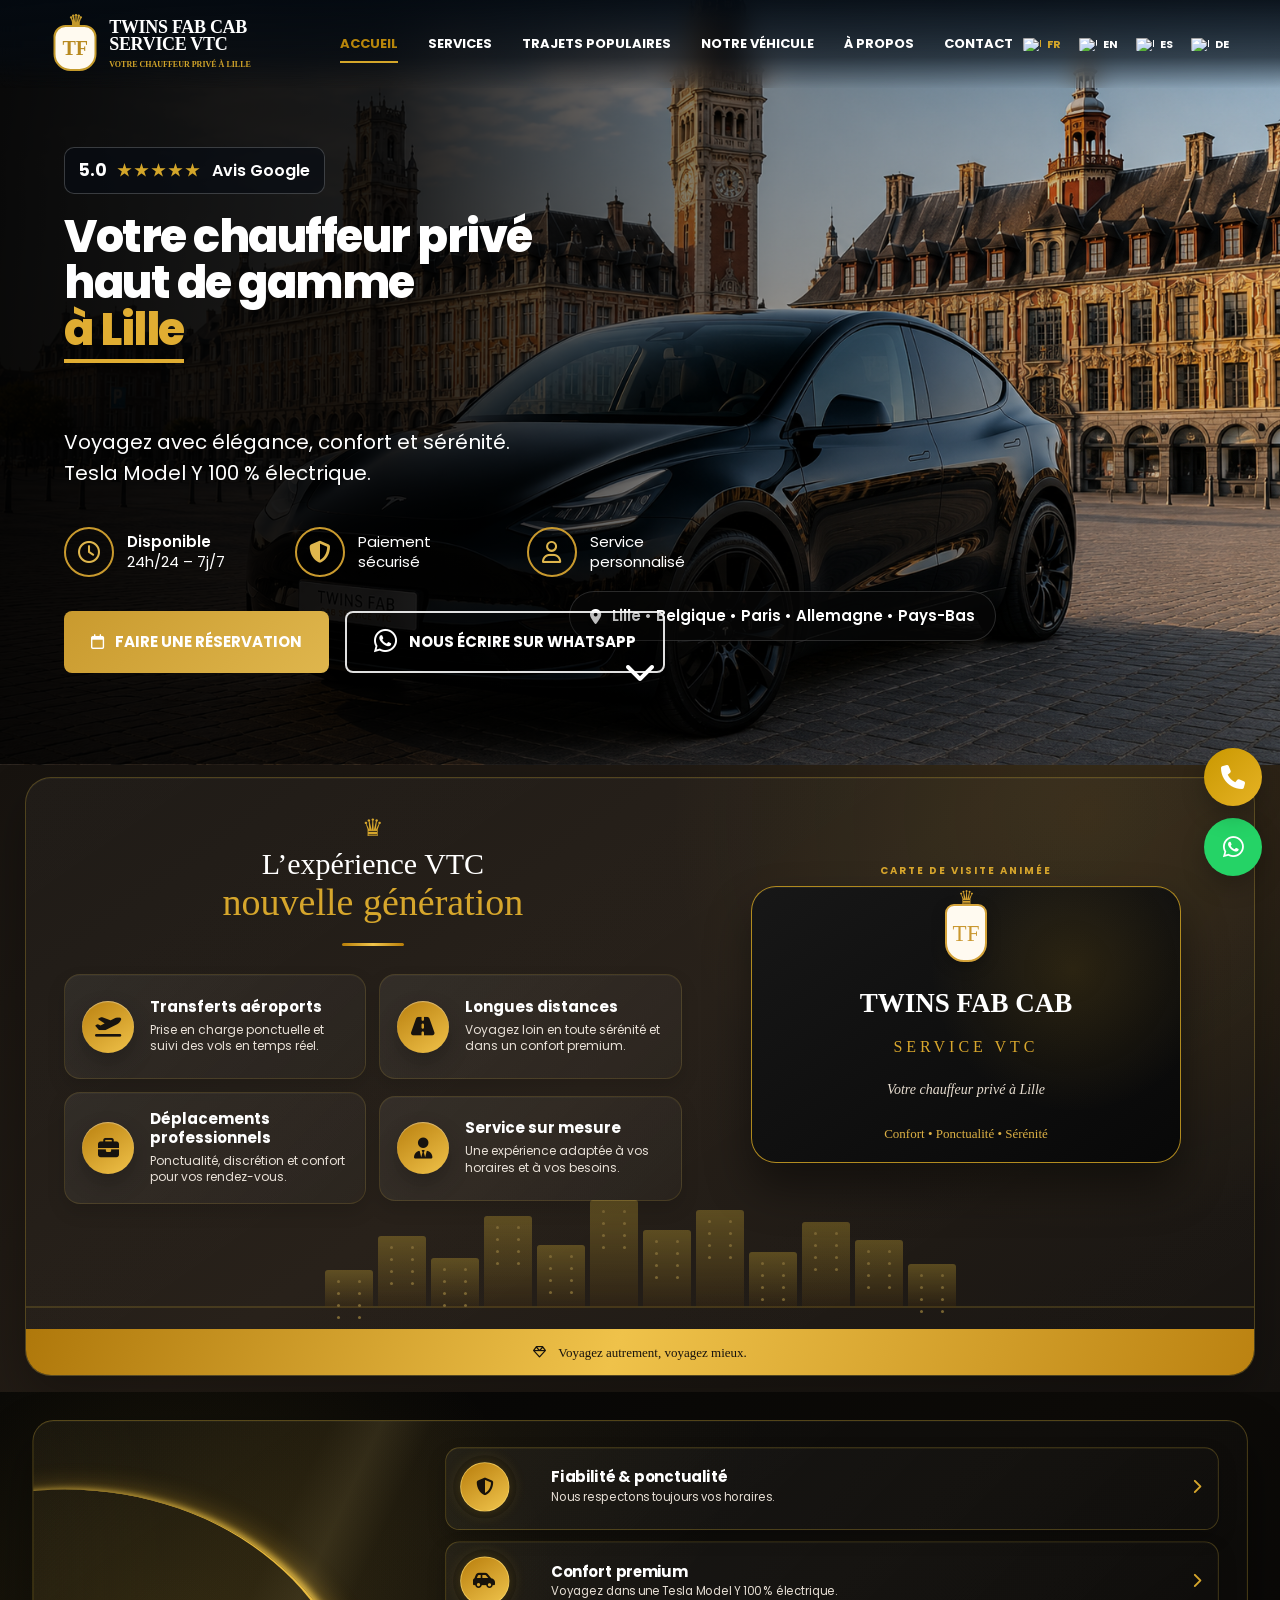
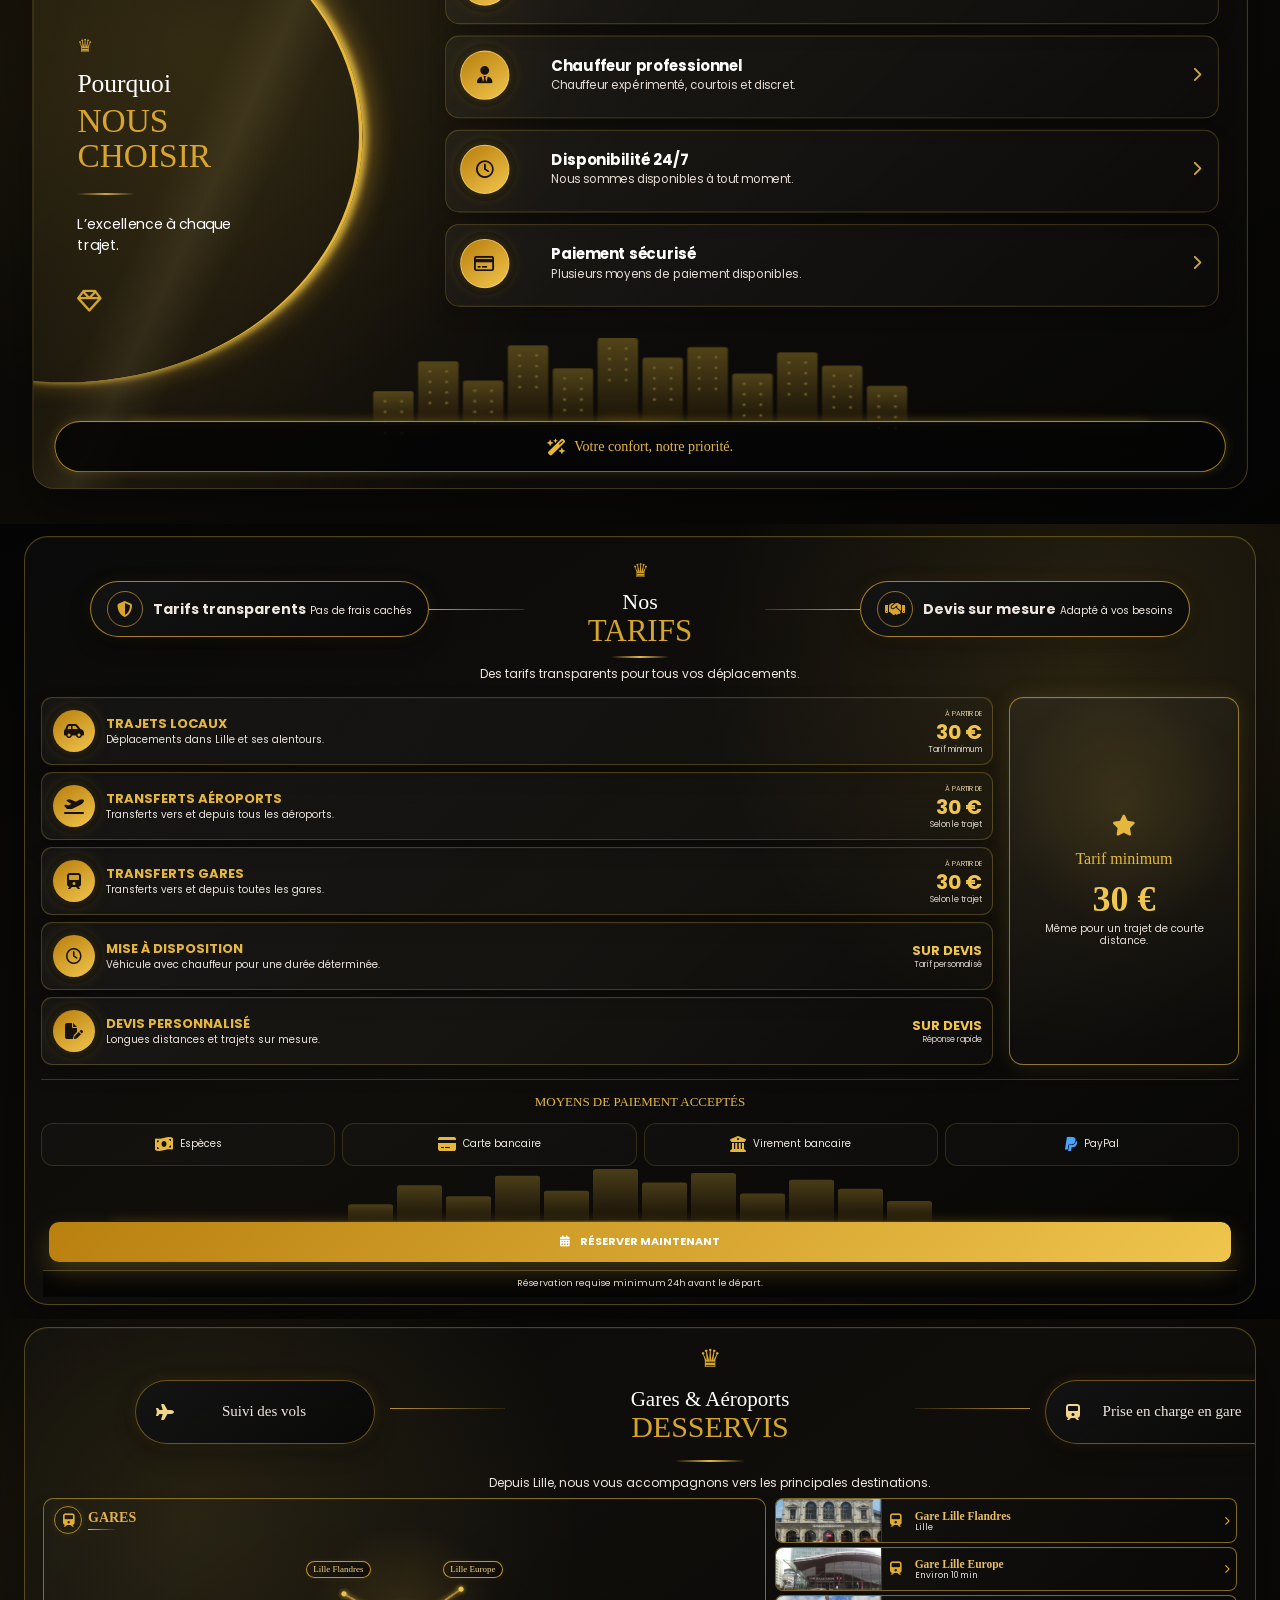
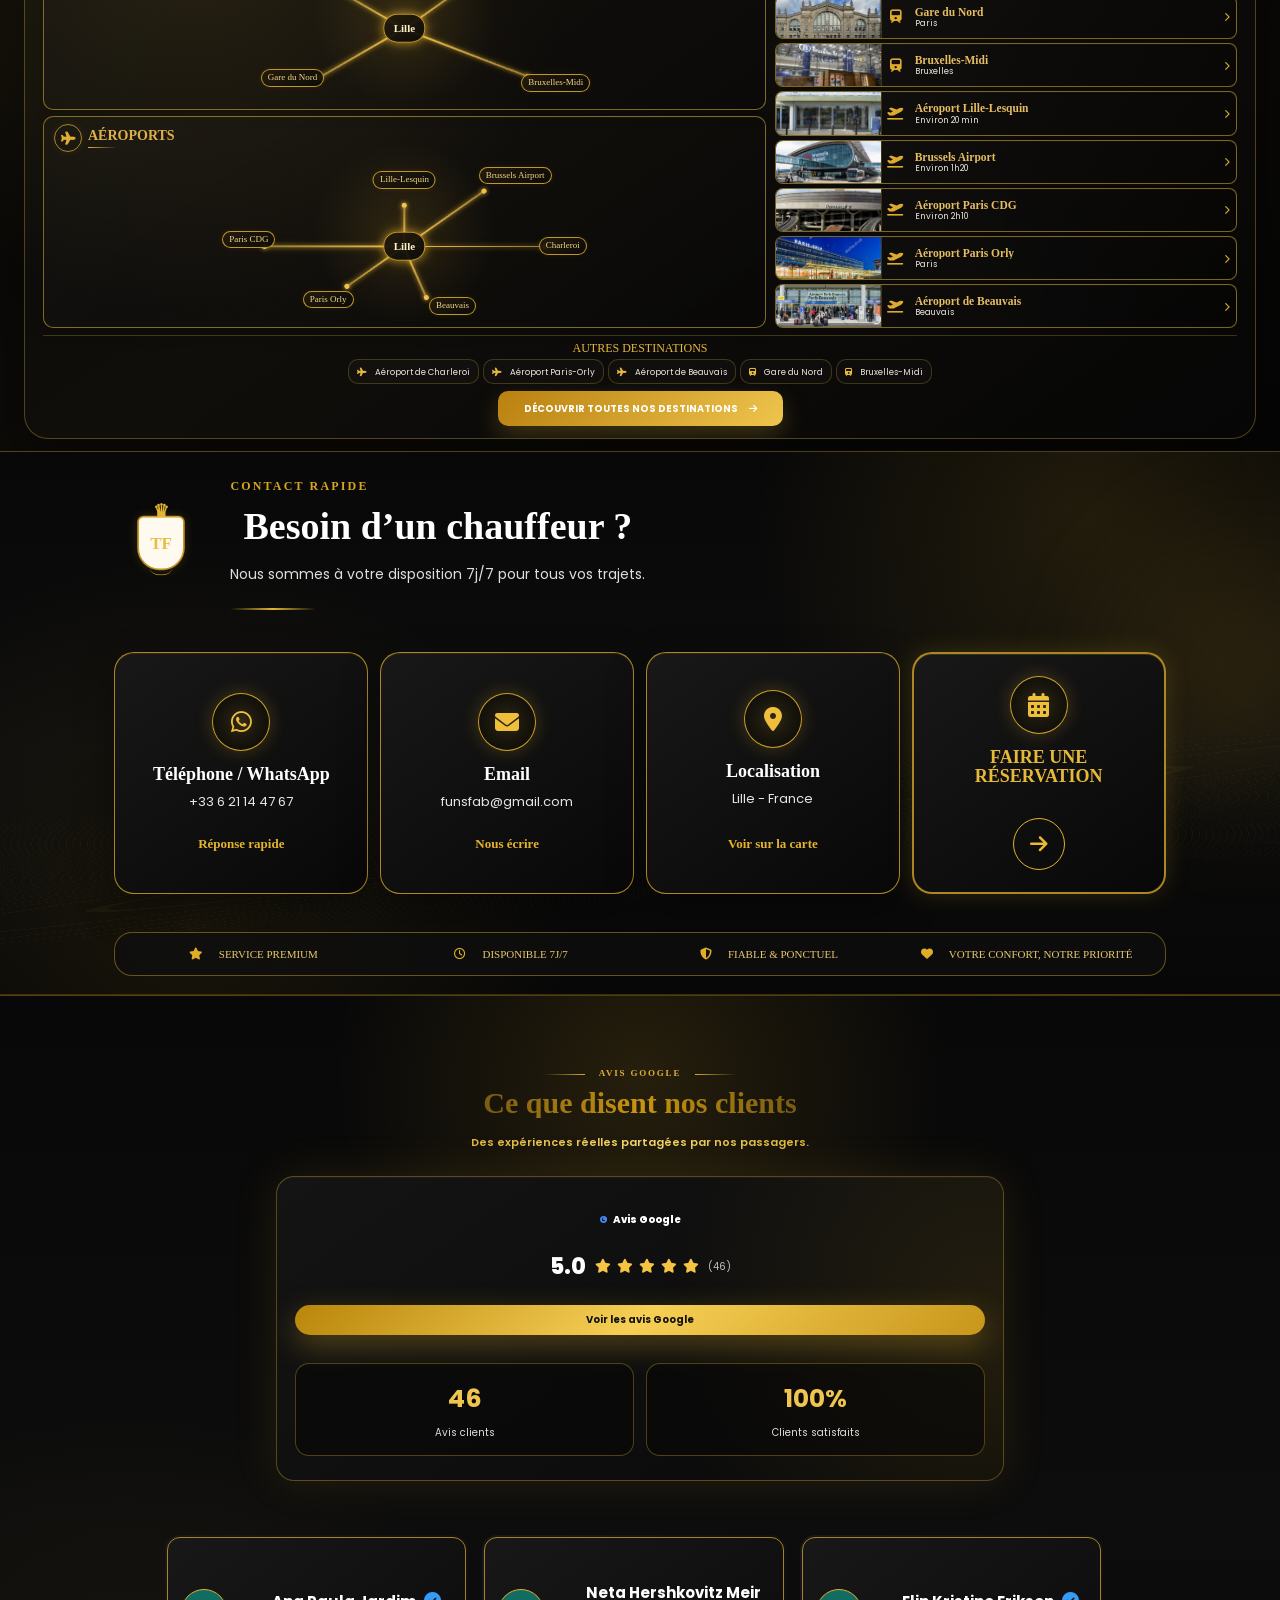
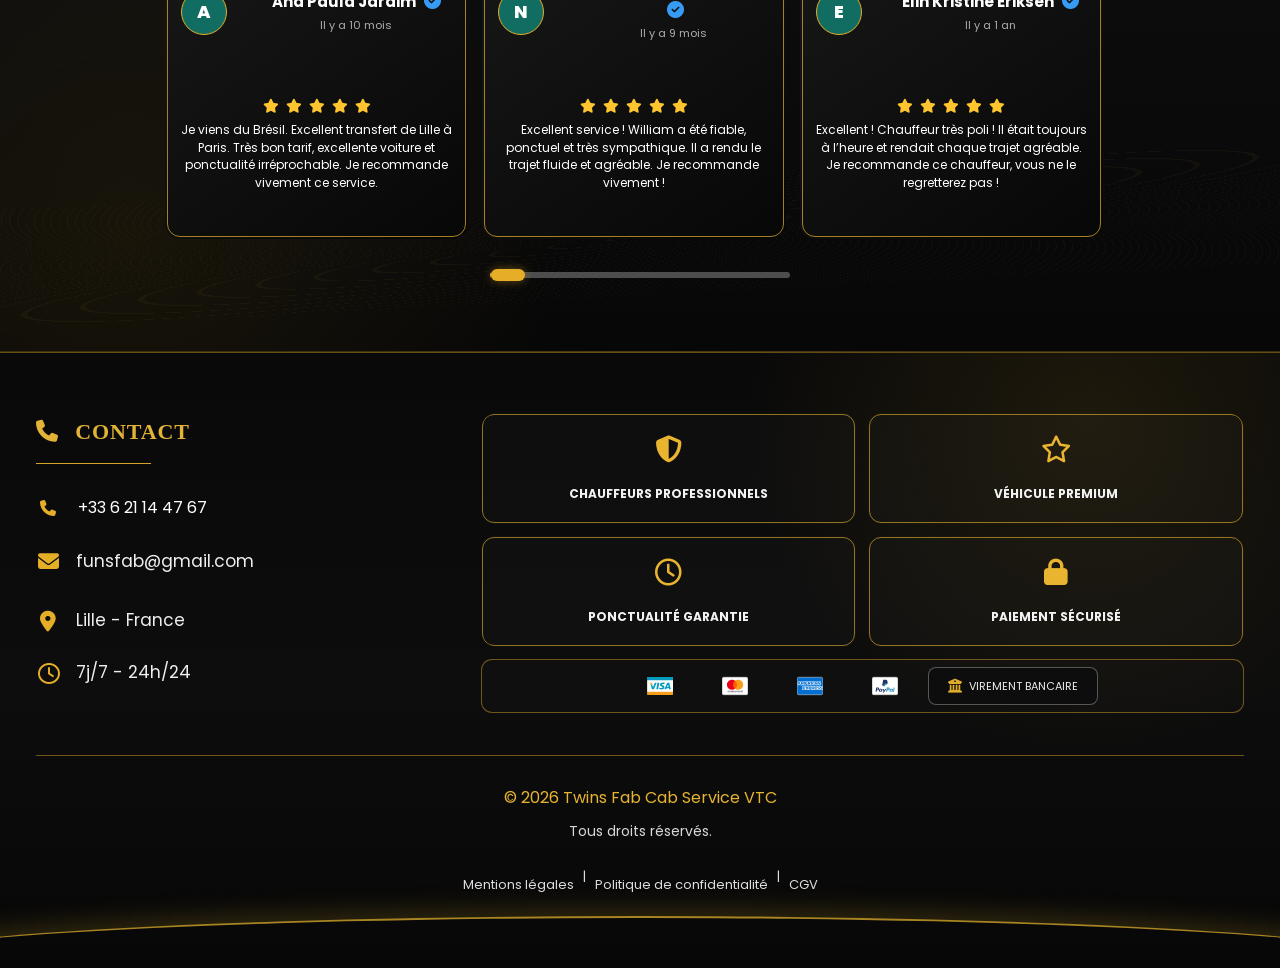
==== index.html @ 20b8a3ca "index.html" ====
<!DOCTYPE html>
<html lang="fr">
<head>
  <meta charset="UTF-8">

  <meta
    name="viewport"
    content="width=device-width, initial-scale=1.0"
  >

  <title>
    Twins Fab Cab Service VTC | Chauffeur Privé à Lille
  </title>

  <meta
    name="description"
    content="Twins Fab Cab Service VTC, chauffeur privé VTC à Lille. Transferts gares et aéroports, longues distances en France, Belgique, Pays-Bas et Allemagne."
  >

  <link rel="stylesheet" href="css/style.css?v=2">
  <link
  rel="stylesheet"
  href="css/desktop.css"
  media="screen and (min-width: 1024px)"
>

  <link rel="preconnect" href="https://fonts.googleapis.com">
  <link
    rel="preconnect"
    href="https://fonts.gstatic.com"
    crossorigin
  >

  <link
    href="https://fonts.googleapis.com/css2?family=Poppins:wght@300;400;500;600;700;800&display=swap"
    rel="stylesheet"
  >

  <link
    rel="stylesheet"
    href="https://cdnjs.cloudflare.com/ajax/libs/font-awesome/6.5.2/css/all.min.css"
  >

  <link
    rel="stylesheet"
    href="https://unpkg.com/aos@2.3.4/dist/aos.css"
  >

  <script src="js/script.js" defer></script>

  <script src="js/language.js"></script>
</head>

<body>

  <!-- =========================
       HEADER
  ========================== -->

  <header id="mainHeader" class="premium-header">

  <div class="reservation-header-bg" aria-hidden="true"></div>

  <div class="container header-inner">

    <a href="#accueil" class="premium-brand" aria-label="Accueil">
      <div class="premium-brand-mark">
        TF
      </div>

      <div class="premium-brand-text">
        <strong>TWINS FAB CAB<br>SERVICE VTC</strong>

        <span class="brand-subtitle" data-i18n="brandSubtitle">
  Votre chauffeur privé à Lille
        </span>
      </div>
    </a>

    <div class="header-actions">
      <a
        href="reservation.html"
        class="header-booking-btn"
      >
        <i class="fa-regular fa-calendar-days"></i>
        <span>Réserver</span>
      </a>

      <button
        class="menu-btn"
        type="button"
        onclick="toggleMenu(event)"
        aria-label="Ouvrir le menu"
      >
        <i class="fa-solid fa-bars"></i>
      </button>
    </div>

    <nav aria-label="Navigation principale">
      <ul>
        <li><a href="#accueil" data-i18n="navHome">ACCUEIL</a></li>
<li><a href="#services" data-i18n="navServices">SERVICES</a></li>
<li><a href="#destinations" data-i18n="navPopular">TRAJETS POPULAIRES</a></li>
<li><a href="#vehicule" data-i18n="navVehicle">NOTRE VÉHICULE</a></li>
<li><a href="#tarifs" data-i18n="navAbout">À PROPOS</a></li>
<li><a href="#contact" data-i18n="navContact">CONTACT</a></li>
      </ul>
    </nav>
  
<!-- DESKTOP LANGUAGE SWITCHER -->
<div class="desktop-language-switcher" aria-label="Choisir la langue">

  <button type="button"
          class="language-option is-active"
          data-lang="fr"
          aria-label="Français">
    <img src="https://flagcdn.com/w40/fr.png" alt="France">
    <span>FR</span>
  </button>

  <button type="button"
          class="language-option"
          data-lang="en"
          aria-label="English">
    <img src="https://flagcdn.com/w40/gb.png" alt="United Kingdom">
    <span>EN</span>
  </button>

  <button type="button"
          class="language-option"
          data-lang="es"
          aria-label="Español">
    <img src="https://flagcdn.com/w40/es.png" alt="España">
    <span>ES</span>
  </button>

  <button type="button"
          class="language-option"
          data-lang="de"
          aria-label="Deutsch">
    <img src="https://flagcdn.com/w40/de.png" alt="Deutschland">
    <span>DE</span>
  </button>

</div>

  </div>
</header>
  


  <main>

    <!-- =========================
         PREMIUM HERO
    ========================== -->

    <section id="accueil" class="hero-premium">

      <div class="hero-dark-layer"></div>

      <div class="container hero-premium-inner">

        <div class="hero-left" data-aos="fade-right">

          <div class="google-rating">
            <strong>5.0</strong>

            <span class="rating-stars" aria-label="5 étoiles">
              ★★★★★
            </span>

            <span data-i18n="googleReviews">Avis Google</span>
          </div>

          <h1 data-i18n="heroTitle">
  Votre chauffeur privé
  <br>
  haut de gamme
  <span>à Lille</span>
</h1>

          <div class="gold-line"></div>

          <p class="hero-description" data-i18n="heroDescription">
  Voyagez avec élégance, confort et sérénité.
  <br>
  Tesla Model Y 100&nbsp;% électrique.
</p>

          <div class="hero-features">

            <div class="hero-feature">
              <div class="hero-feature-icon">
                <i class="fa-regular fa-clock"></i>
              </div>

              <div>
                <strong data-i18n="available">Disponible</strong>
                <span>24h/24 – 7j/7</span>
              </div>
            </div>

            <div class="hero-feature">
              <div class="hero-feature-icon">
                <i class="fa-solid fa-shield-halved"></i>
              </div>

              <div>
                <span data-i18n="payment">Paiement<br>sécurisé</span>
              
              </div>
            </div>

            <div class="hero-feature">
              <div class="hero-feature-icon">
                <i class="fa-regular fa-user"></i>
              </div>

              <div>
                <span data-i18n="personalService">Service<br>personnalisé</span>
              </div>
            </div>

          </div>

          <div class="hero-buttons">

            <a
              href="reservation.html"
              class="btn-gold"
            >
              <i class="fa-regular fa-calendar"></i>
<span data-i18n="booking">Faire une réservation</span>
            </a>

            <a
              href="https://wa.me/33621144767"
              class="btn-outline"
              target="_blank"
              rel="noopener"
            >
            <i class="fa-brands fa-whatsapp"></i>
<span data-i18n="whatsapp">Nous écrire sur WhatsApp</span>
            </a>

          </div>

        </div>

        <div class="hero-right" data-aos="fade-left">

          <img
            src="images/tesla-model-y-lille.png"
            alt="Tesla Model Y noire devant la Grand-Place de Lille"
            class="hero-car"
          >

          <div class="hero-location">
            <i class="fa-solid fa-location-dot"></i>

            <span data-i18n="serviceArea">
  Lille • Belgique • Paris • Allemagne • Pays-Bas
</span>
          </div>

        </div>

      </div>

<a
  href="#vehicule"
  class="hero-scroll-down"
  aria-label="Voir la section suivante"
>
  <i class="fa-solid fa-chevron-down"></i>
</a>
    </section>


    <!-- =========================
         VEHICLE INFORMATION BAR
    ========================== -->

  <!-- =========================
     PREMIUM VEHICLE EXPERIENCE
========================== -->

<section id="vehicule" class="vehicle-info-strip vehicle-experience">

  <div class="vehicle-experience-inner">
<div class="vehicle-desktop-layout">

  <div class="vehicle-service-column">
    <div class="vehicle-experience-heading">
      <p data-i18n="vehicleEyebrow">L’expérience VTC</p>

<h2 data-i18n="vehicleTitle">
  nouvelle génération
</h2>

      <div class="vehicle-experience-line"></div>
    </div>

    <div class="vehicle-info-grid">

      <article class="vehicle-info-item">
  <div class="vehicle-info-icon">
    <i class="fa-solid fa-plane-departure"></i>
  </div>

  <div>
    <strong data-i18n="vehicleAirportTitle">Transferts aéroports</strong>
<span data-i18n="vehicleAirportText">Prise en charge ponctuelle et suivi des vols en temps réel.</span>
  </div>
</article>

<article class="vehicle-info-item">
  <div class="vehicle-info-icon">
    <i class="fa-solid fa-road"></i>
  </div>

  <div>
    <strong data-i18n="vehicleDistanceTitle">Longues distances</strong>
<span data-i18n="vehicleDistanceText">Voyagez loin en toute sérénité et dans un confort premium.</span>
  </div>
</article>

<article class="vehicle-info-item">
  <div class="vehicle-info-icon">
    <i class="fa-solid fa-briefcase"></i>
  </div>

  <div>
    <strong data-i18n="vehicleBusinessTitle">Déplacements professionnels</strong>
<span data-i18n="vehicleBusinessText">Ponctualité, discrétion et confort pour vos rendez-vous.</span>
  </div>
</article>

<article class="vehicle-info-item">
  <div class="vehicle-info-icon">
    <i class="fa-solid fa-user-tie"></i>
  </div>

  <div>
    <strong data-i18n="vehicleCustomTitle">Service sur mesure</strong>
<span data-i18n="vehicleCustomText">Une expérience adaptée à vos horaires et à vos besoins.</span>
  </div>
</article>

    </div>
  </div>

  <aside class="vehicle-business-card-wrap">

    <div class="business-card-label" data-i18n="businessCardLabel">
  Carte de visite animée
</div>

    <div class="tf-business-card-scene">

      <div class="tf-business-card">

        <div class="tf-business-card-face tf-business-card-front">

          <div class="business-card-logo">
  <div class="premium-brand-mark">TF</div>
</div>

          <h3>Twins Fab Cab</h3>
          <h4>Service VTC</h4>

          <p data-i18n="businessCardSubtitle">Votre chauffeur privé à Lille</p>

          <div class="business-card-values" data-i18n="businessCardValues">
  Confort • Ponctualité • Sérénité
</div>

        </div>

        <div class="tf-business-card-face tf-business-card-back">

          <h3>William</h3>
          <p data-i18n="businessCardJob">Chauffeur VTC professionnel</p>

         <div class="business-card-contact-row">
  <i class="fa-solid fa-phone"></i>
  <span>+33 6 21 14 47 67</span>
</div>

<div class="business-card-contact-row">
  <i class="fa-solid fa-envelope"></i>
  <span>funsfab@gmail.com</span>
</div>

<div class="business-card-contact-row">
  <i class="fa-solid fa-location-dot"></i>
  <span data-i18n="businessCardLocation">Lille - France</span>
</div>

          <small data-i18n="businessCardBooking">
  Réservation minimum 24 h à l’avance.
</small>

        </div>

      </div>

    </div>

  </aside>

</div>
    <div class="vehicle-city-skyline" aria-hidden="true">
      <span></span>
      <span></span>
      <span></span>
      <span></span>
      <span></span>
      <span></span>
      <span></span>
      <span></span>
      <span></span>
      <span></span>
      <span></span>
      <span></span>
    </div>

    <div class="vehicle-experience-footer">
      <i class="fa-regular fa-gem"></i>

      <span data-i18n="vehicleSlogan">
  Voyagez autrement, voyagez mieux.
</span>
    </div>

  </div>

</section>


<!-- =========================
     WHY CHOOSE US — PREMIUM ACCORDION
========================== -->

<section
 id="services"
  class="why-premium"
  data-aos="fade-up"
>
  <div class="why-premium-inner">

    <div class="why-premium-intro">

      <div class="why-premium-crown">
        <i class="fa-solid fa-crown"></i>
      </div>

      <p data-i18n="whyIntro">Pourquoi</p>

      <h2 data-i18n="whyTitle">Nous choisir</h2>

      <div class="why-premium-line"></div>

      <span data-i18n="whySubtitle">
  L’excellence à chaque trajet.
</span>

      <div class="why-premium-diamond">
        <i class="fa-regular fa-gem"></i>
      </div>

    </div>

    <div class="why-premium-list">

      <!-- FIABILITÉ -->

      <article class="why-premium-card">

        <button
          class="why-premium-trigger"
          type="button"
          aria-expanded="false"
        >
          <span class="why-premium-icon">
            <i class="fa-solid fa-shield-halved"></i>
          </span>

          <span class="why-premium-text">
            
<strong data-i18n="whyReliabilityTitle">Fiabilité &amp; ponctualité</strong>
<small data-i18n="whyReliabilityText">
  Nous respectons toujours vos horaires.
</small>
          </span>

          <span class="why-premium-arrow" aria-hidden="true">
            <i class="fa-solid fa-chevron-right"></i>
          </span>
        </button>

        <div class="why-premium-details">

          <div class="why-premium-details-inner">

            <ul>
              <li>
                <i class="fa-regular fa-circle-check"></i>
                <span data-i18n="whyReliabilityDetail1">Ponctualité garantie</span>
              </li>

              <li>
                <i class="fa-regular fa-circle-check"></i>
                <span data-i18n="whyReliabilityDetail2">Suivi de votre trajet en temps réel</span>
              </li>

              <li>
                <i class="fa-regular fa-circle-check"></i>
                <span data-i18n="whyReliabilityDetail3">Respect total de vos horaires</span>
              </li>

              <li>
                <i class="fa-regular fa-circle-check"></i>
                <span data-i18n="whyReliabilityDetail4">Prise en charge fiable</span>
              </li>
            </ul>

          </div>

        </div>

      </article>

      <!-- CONFORT -->

      <article class="why-premium-card">

        <button
          class="why-premium-trigger"
          type="button"
          aria-expanded="false"
        >
          <span class="why-premium-icon">
            <i class="fa-solid fa-car-side"></i>
          </span>

          <span class="why-premium-text">
        
<strong data-i18n="whyComfortTitle">Confort premium</strong>
<small data-i18n="whyComfortText">
  Voyagez dans une Tesla Model Y 100&nbsp;% électrique.
</small>
          </span>

          <span class="why-premium-arrow" aria-hidden="true">
            <i class="fa-solid fa-chevron-right"></i>
          </span>
        </button>

        <div class="why-premium-details">

          <div class="why-premium-details-inner">

            <h3>Tesla Model Y Premium</h3>

            <p data-i18n="whyComfortDetailsText">
  Voyagez dans un véhicule 100 % électrique, silencieux, confortable et moderne.
</p>

            <ul>
              <li>
                <i class="fa-regular fa-circle-check"></i>
                <span data-i18n="whyComfortDetail1">Tesla Model Y</span>
              </li>

              <li>
                <i class="fa-regular fa-circle-check"></i>
                <span data-i18n="whyComfortDetail2">100&nbsp;% électrique</span>
              </li>

              <li>
                <i class="fa-regular fa-circle-check"></i>
                <span data-i18n="whyComfortDetail3">4 passagers maximum</span>
              </li>

              <li>
                <i class="fa-regular fa-circle-check"></i>
                <span data-i18n="whyComfortDetail4">Véhicule climatisé</span>
              </li>

              <li>
                <i class="fa-regular fa-circle-check"></i>
                <span data-i18n="whyComfortDetail5">Voyage silencieux</span>
              </li>

              <li>
                <i class="fa-regular fa-circle-check"></i>
                <span data-i18n="whyComfortDetail6">Grand coffre</span>
              </li>
            </ul>

          </div>

        </div>

      </article>

      <!-- CHAUFFEUR -->

      <article class="why-premium-card">

        <button
          class="why-premium-trigger"
          type="button"
          aria-expanded="false"
        >
          <span class="why-premium-icon">
            <i class="fa-solid fa-user-tie"></i>
          </span>

          <span class="why-premium-text">
            
<strong data-i18n="whyDriverTitle">Chauffeur professionnel</strong>
<small data-i18n="whyDriverText">
  Chauffeur expérimenté, courtois et discret.
</small>
          </span>

          <span class="why-premium-arrow" aria-hidden="true">
            <i class="fa-solid fa-chevron-right"></i>
          </span>
        </button>

        <div class="why-premium-details">

          <div class="why-premium-details-inner">

            <ul>
              <li>
                <i class="fa-regular fa-circle-check"></i>
                 <span data-i18n="whyDriverDetail1">Chauffeur expérimenté</span>
              </li>

              <li>
                <i class="fa-regular fa-circle-check"></i>
                <span data-i18n="whyDriverDetail2">Courtois et discret</span>
              </li>

              <li>
                <i class="fa-regular fa-circle-check"></i>
                <span data-i18n="whyDriverDetail3">Service personnalisé</span>
              </li>

              <li>
                <i class="fa-regular fa-circle-check"></i>
                <span data-i18n="whyDriverDetail4">À l’écoute de vos besoins</span>
              </li>
            </ul>

          </div>

        </div>

      </article>

      <!-- DISPONIBILITÉ -->

      <article class="why-premium-card">

        <button
          class="why-premium-trigger"
          type="button"
          aria-expanded="false"
        >
          <span class="why-premium-icon">
            <i class="fa-regular fa-clock"></i>
          </span>

          <span class="why-premium-text">
            
<strong data-i18n="whyAvailabilityTitle">Disponibilité 24/7</strong>
<small data-i18n="whyAvailabilityText">
  Nous sommes disponibles à tout moment.
</small>
          </span>

          <span class="why-premium-arrow" aria-hidden="true">
            <i class="fa-solid fa-chevron-right"></i>
          </span>
        </button>

        <div class="why-premium-details">

          <div class="why-premium-details-inner">

            <p data-i18n="whyAvailabilityDetailsIntro">
  Disponible 24h/24 et 7j/7 sur réservation.
</p>

            <ul>
              <li>
                <i class="fa-regular fa-circle-check"></i>
                <span data-i18n="whyAvailabilityDetail1">
      Trajets privés et professionnels
    </span>
              </li>

              <li>
                <i class="fa-regular fa-circle-check"></i>
                <span data-i18n="whyAvailabilityDetail2">
      Transferts gares et aéroports
                </span>
              </li>

              <li>
                <i class="fa-regular fa-circle-check"></i>
                <span data-i18n="whyAvailabilityDetail3">
      Longues distances en France et en Europe
    </span>
              </li>

              <li>
                <i class="fa-regular fa-circle-check"></i>
                <span data-i18n="whyAvailabilityDetail4">
      Réservation minimum 24 heures avant le départ
                </span>
              </li>
            </ul>

          </div>

        </div>

      </article>

      <!-- PAIEMENT -->

      <article class="why-premium-card">

        <button
          class="why-premium-trigger"
          type="button"
          aria-expanded="false"
        >
          <span class="why-premium-icon">
            <i class="fa-regular fa-credit-card"></i>
          </span>

          <span class="why-premium-text">
<strong data-i18n="whyPaymentTitle">Paiement sécurisé</strong>
<small data-i18n="whyPaymentText">
  Plusieurs moyens de paiement disponibles.
</small>
          </span>

          <span class="why-premium-arrow" aria-hidden="true">
            <i class="fa-solid fa-chevron-right"></i>
          </span>
        </button>

        <div class="why-premium-details">

          <div class="why-premium-details-inner">

            <ul>
              <li>
                <i class="fa-regular fa-circle-check"></i>
                <span data-i18n="paymentDetail1">Paiement à distance sécurisé</span>
              </li>

              <li>
                <i class="fa-regular fa-circle-check"></i>
                <span data-i18n="paymentDetail2">Lien de paiement par SMS</span>

              </li>

              <li>
                <i class="fa-regular fa-circle-check"></i>
                <span data-i18n="paymentDetail3">Facture numérique disponible</span>
              </li>

              <li>
                <i class="fa-regular fa-circle-check"></i>
                <span data-i18n="paymentDetail4">Paiement par carte bancaire</span>
              </li>

              <li>
                <i class="fa-regular fa-circle-check"></i>
                <span data-i18n="paymentDetail5">Espèces ou virement bancaire</span>
              </li>

              <li>
                <i class="fa-regular fa-circle-check"></i>
                <span data-i18n="paymentDetail6">PayPal accepté</span>
              </li>
            </ul>

            <div
              class="why-premium-payment-logos"
              aria-label="Moyens de paiement acceptés"
            >
              <i class="fa-brands fa-cc-visa" title="Visa"></i>

              <i
                class="fa-brands fa-cc-mastercard"
                title="Mastercard"
              ></i>

              <i class="fa-brands fa-cc-amex" title="American Express"></i>

              <i class="fa-brands fa-paypal" title="PayPal"></i>
            </div>

          </div>

        </div>

      </article>

    </div>

    <div class="why-premium-skyline" aria-hidden="true">
      <span></span>
      <span></span>
      <span></span>
      <span></span>
      <span></span>
      <span></span>
      <span></span>
      <span></span>
      <span></span>
      <span></span>
      <span></span>
      <span></span>
    </div>

    <div class="why-premium-footer">
      <i class="fa-solid fa-wand-magic-sparkles"></i>

      <span data-i18n="whyFooterSlogan">
  Votre confort, notre priorité.
</span>
    </div>

  </div>
</section>

<section class="tarifs-premium" id="tarifs">

  <div class="tarifs-premium-inner">

    <div class="tarifs-heading">
      
      <div class="tarifs-heading-badge tarifs-badge-left" style="display: none;">
  <i class="fa-solid fa-shield-halved"></i>

  <span>
    <strong data-i18n="tarifsTransparentTitle">Tarifs transparents</strong>
<small data-i18n="tarifsTransparentText">Pas de frais cachés</small>
  </span>
</div>

<div class="tarifs-heading-badge tarifs-badge-right" style="display: none;">
  <i class="fa-solid fa-handshake"></i>

  <span>
    <strong data-i18n="tarifsCustomTitle">Devis sur mesure</strong>
<small data-i18n="tarifsCustomText">Adapté à vos besoins</small>
  </span>
</div>
      <div class="tarifs-crown">♛</div>

      <p data-i18n="tarifsEyebrow">Nos</p>

<h2 data-i18n="tarifsTitle">Tarifs</h2>

      <div class="tarifs-heading-line"></div>

      <span data-i18n="tarifsSubtitle">
  Des tarifs transparents pour tous vos déplacements.
</span>
    </div>

    <div class="tarifs-layout">

      <div class="tarifs-list">

        <article class="tarif-service-card">

          <div class="tarif-service-icon">
            <i class="fa-solid fa-car-side"></i>
          </div>

          <div class="tarif-service-content">
            <h3 data-i18n="tarifsLocalTitle">Trajets locaux</h3>

            <p data-i18n="tarifsLocalText">
  Déplacements dans Lille et ses alentours.
</p>
          </div>

          <div class="tarif-service-price">
            <small data-i18n="tarifsFrom">À partir de</small>
            <strong>30 €</strong>
            <span data-i18n="tarifsMinimum">Tarif minimum</span>
          </div>

        </article>

        <article class="tarif-service-card">

          <div class="tarif-service-icon">
            <i class="fa-solid fa-plane-departure"></i>
          </div>

          <div class="tarif-service-content">
            <h3 data-i18n="tarifsAirportTitle">Transferts aéroports</h3>

            <p data-i18n="tarifsAirportText">
  Transferts vers et depuis tous les aéroports.
</p>
          </div>

          <div class="tarif-service-price">
            <small data-i18n="tarifsFrom">À partir de</small>
            <strong>30 €</strong>
            <span data-i18n="tarifsAccordingTrip">Selon le trajet</span>
          </div>

        </article>

        <article class="tarif-service-card">

          <div class="tarif-service-icon">
            <i class="fa-solid fa-train"></i>
          </div>

          <div class="tarif-service-content">
            <h3 data-i18n="tarifsStationTitle">Transferts gares</h3>

            <p data-i18n="tarifsStationText">
  Transferts vers et depuis toutes les gares.
</p>
          </div>

          <div class="tarif-service-price">
            <small data-i18n="tarifsFrom">À partir de</small>
            <strong>30 €</strong>
            <span data-i18n="tarifsAccordingTrip">Selon le trajet</span>
          </div>

        </article>

        <article class="tarif-service-card">

          <div class="tarif-service-icon">
            <i class="fa-regular fa-clock"></i>
          </div>

          <div class="tarif-service-content">
            <h3 data-i18n="tarifsHourlyTitle">Mise à disposition</h3>

            <p data-i18n="tarifsHourlyText">
  Véhicule avec chauffeur pour une durée déterminée.
</p>
          </div>

          <div class="tarif-service-price">
            <strong class="tarif-quote" data-i18n="tarifsQuote">Sur devis</strong>
            <span data-i18n="tarifsCustomRate">Tarif personnalisé</span>
          </div>

        </article>

        <article class="tarif-service-card">

          <div class="tarif-service-icon">
            <i class="fa-solid fa-file-pen"></i>
          </div>

          <div class="tarif-service-content">
            <h3 data-i18n="tarifsPersonalizedTitle">Devis personnalisé</h3>

            <p data-i18n="tarifsPersonalizedText">
  Longues distances et trajets sur mesure.
</p>
          </div>

          <div class="tarif-service-price">
            <strong class="tarif-quote" data-i18n="tarifsQuote">Sur devis</strong>
            <span data-i18n="tarifsQuickResponse">Réponse rapide</span>
          </div>

        </article>

      </div>

      <aside class="tarif-minimum-card">

        <i class="fa-solid fa-star"></i>

        <span data-i18n="tarifsMinimum">Tarif minimum</span>

        <strong>30 €</strong>

        <p data-i18n="tarifsMinimumText">
  Même pour un trajet de courte distance.
</p>

      </aside>

    </div>

    <div class="tarifs-payments">

      <h3 data-i18n="tarifsPaymentTitle">Moyens de paiement acceptés</h3>

      <div class="tarifs-payment-list">

        <div>
          <i class="fa-solid fa-money-bill-wave"></i>
          <span data-i18n="tarifsCash">Espèces</span>
        </div>

        <div>
          <i class="fa-solid fa-credit-card"></i>
          <span data-i18n="tarifsCard">Carte bancaire</span>
        </div>

        <div>
          <i class="fa-solid fa-building-columns"></i>
          <span data-i18n="tarifsBankTransfer">Virement bancaire</span>
        </div>

        <div>
          <i class="fa-brands fa-paypal"></i>
          <span>PayPal</span>
        </div>

      </div>

    </div>

    <div class="tarifs-skyline" aria-hidden="true">
      <span></span>
      <span></span>
      <span></span>
      <span></span>
      <span></span>
      <span></span>
      <span></span>
      <span></span>
      <span></span>
      <span></span>
      <span></span>
      <span></span>
    </div>
<a href="reservation.html" class="tarifs-booking-btn">
  <i class="fa-solid fa-calendar-days"></i>
  <span data-i18n="tarifsBookNow">Réserver maintenant</span>
</a>
    <div class="tarifs-footer-note" data-i18n="tarifsFooterNote">
  Réservation requise minimum 24h avant le départ.
</div>

  </div>

</section>

<section class="destinations-premium" id="destinations">

  <div class="destinations-premium-inner">

    <div class="destinations-heading">
      <span class="destinations-flight-label" style="display:none;">
  <i class="fa-solid fa-plane"></i>
  <span data-i18n="destinationsFlightTracking">Suivi des vols</span>
</span>

<span class="destinationsStationPickupLabel" style="display:none;">
  <i class="fa-solid fa-train"></i>
  <span data-i18n="destinationsStationPickup">Prise en charge en gare</span>
</span>
      <div class="destinations-crown">♛</div>

      <p data-i18n="destinationsEyebrow">Gares & Aéroports</p>

      <h2 data-i18n="destinationsTitle">Desservis</h2>

      <div class="destinations-heading-line"></div>

      <span data-i18n="destinationsSubtitle">
  Depuis Lille, nous vous accompagnons vers les principales destinations.
</span>
    </div>

<!-- DESKTOP ONLY — GARES + AÉROPORTS REDESIGN -->

<div
  class="destinations-desktop-redesign"
  style="display: none;"
>

  <!-- LEFT SIDE: TWO ROUTE MAPS -->

  <div class="destinations-desktop-maps">

    <!-- GARES -->

    <section class="desktop-route-panel">

      <div class="desktop-route-panel-title">
        <span class="desktop-route-panel-icon">
          <i class="fa-solid fa-train"></i>
        </span>

        <h3 data-i18n="destinationsStations">Gares</h3>
      </div>

      <div class="desktop-route-canvas station-route-canvas">

        <span
          class="desktop-route-line station-line-flandres"
        ></span>

        <span
          class="desktop-route-line station-line-europe"
        ></span>

        <span
          class="desktop-route-line station-line-nord"
        ></span>

        <span
          class="desktop-route-line station-line-midi"
        ></span>

        <span class="desktop-route-hub">
          Lille
        </span>

        <span
          class="desktop-route-node station-node-flandres"
        >
          Lille Flandres
        </span>

        <span
          class="desktop-route-node station-node-europe"
        >
          Lille Europe
        </span>

        <span
          class="desktop-route-node station-node-nord"
        >
          Gare du Nord
        </span>

        <span
          class="desktop-route-node station-node-midi"
        >
          Bruxelles-Midi
        </span>

      </div>

    </section>

    <!-- AÉROPORTS -->

    <section class="desktop-route-panel">

      <div class="desktop-route-panel-title">
        <span class="desktop-route-panel-icon">
          <i class="fa-solid fa-plane"></i>
        </span>

        <h3 data-i18n="destinationsAirports">Aéroports</h3>
      </div>

      <div class="desktop-route-canvas airport-route-canvas">

        <span
          class="desktop-route-line airport-line-lesquin"
        ></span>

        <span
          class="desktop-route-line airport-line-brussels"
        ></span>

        <span
          class="desktop-route-line airport-line-charleroi"
        ></span>

        <span
          class="desktop-route-line airport-line-beauvais"
        ></span>

        <span
          class="desktop-route-line airport-line-orly"
        ></span>

        <span
          class="desktop-route-line airport-line-cdg"
        ></span>

        <span class="desktop-route-hub">
          Lille
        </span>

        <span
          class="desktop-route-node airport-node-lesquin"
        >
          Lille-Lesquin
        </span>

        <span
          class="desktop-route-node airport-node-brussels"
        >
          Brussels Airport
        </span>

        <span
          class="desktop-route-node airport-node-charleroi"
        >
          Charleroi
        </span>

        <span
          class="desktop-route-node airport-node-beauvais"
        >
          Beauvais
        </span>

        <span
          class="desktop-route-node airport-node-orly"
        >
          Paris Orly
        </span>

        <span
          class="desktop-route-node airport-node-cdg"
        >
          Paris CDG
        </span>

      </div>

    </section>

  </div>


  <!-- RIGHT SIDE: DESTINATION LIST -->

  <div class="destinations-desktop-list">

    <!-- GARE LILLE FLANDRES -->

    <article class="desktop-destination-row">

      <div class="desktop-destination-thumb">
  <img
    src="images/gare-lille-flandres.jpg"
    alt="Gare Lille Flandres"
  >
</div>

      <div class="desktop-destination-type">
        <i class="fa-solid fa-train"></i>
      </div>

      <div class="desktop-destination-copy">
        <h4>Gare Lille Flandres</h4>
        <span>Lille</span>
      </div>

      <i
        class="fa-solid fa-chevron-right
               desktop-destination-arrow"
      ></i>

    </article>


    <!-- GARE LILLE EUROPE -->

    <article class="desktop-destination-row">

      <div class="desktop-destination-thumb">
        <img
          src="images/gare-lille-europe.jpg"
          alt="Gare Lille Europe"
          loading="lazy"
        >
      </div>

      <div class="desktop-destination-type">
        <i class="fa-solid fa-train"></i>
      </div>

      <div class="desktop-destination-copy">
        <h4>Gare Lille Europe</h4>
        <span data-i18n="destinationsApprox10">Environ 10 min</span>
      </div>

      <i
        class="fa-solid fa-chevron-right
               desktop-destination-arrow"
      ></i>

    </article>


    <!-- GARE DU NORD -->

    <article class="desktop-destination-row">

      <div class="desktop-destination-thumb">
  <img src="images/gare-du-nord.jpg" alt="Gare du Nord">
</div>

      <div class="desktop-destination-type">
        <i class="fa-solid fa-train"></i>
      </div>

      <div class="desktop-destination-copy">
        <h4>Gare du Nord</h4>
        <span>Paris</span>
      </div>

      <i
        class="fa-solid fa-chevron-right
               desktop-destination-arrow"
      ></i>

    </article>


    <!-- BRUXELLES-MIDI -->

    <article class="desktop-destination-row">

      <div class="desktop-destination-thumb">
  <img src="images/bruxelles-midi.jpg" alt="Bruxelles-Midi">
</div>

      <div class="desktop-destination-type">
        <i class="fa-solid fa-train"></i>
      </div>

      <div class="desktop-destination-copy">
        <h4>Bruxelles-Midi</h4>
        <span>Bruxelles</span>
      </div>

      <i
        class="fa-solid fa-chevron-right
               desktop-destination-arrow"
      ></i>

    </article>


    <!-- LILLE-LESQUIN -->

    <article class="desktop-destination-row">

      <div class="desktop-destination-thumb">
        <img
          src="images/lille-lesquin.jpg"
          alt="Aéroport Lille-Lesquin"
          loading="lazy"
        >
      </div>

      <div class="desktop-destination-type">
        <i class="fa-solid fa-plane-departure"></i>
      </div>

      <div class="desktop-destination-copy">
        <h4>Aéroport Lille-Lesquin</h4>
        <span data-i18n="destinationsApprox20">Environ 20 min</span>
      </div>

      <i
        class="fa-solid fa-chevron-right
               desktop-destination-arrow"
      ></i>

    </article>


    <!-- BRUSSELS AIRPORT -->

    <article class="desktop-destination-row">

      <div class="desktop-destination-thumb">
        <img
          src="images/brussels-airport.jpg"
          alt="Brussels Airport"
          loading="lazy"
        >
      </div>

      <div class="desktop-destination-type">
        <i class="fa-solid fa-plane-departure"></i>
      </div>

      <div class="desktop-destination-copy">
        <h4>Brussels Airport</h4>
        <span data-i18n="destinationsApprox1h20">Environ 1h20</span>
      </div>

      <i
        class="fa-solid fa-chevron-right
               desktop-destination-arrow"
      ></i>

    </article>


    <!-- PARIS CDG -->

    <article class="desktop-destination-row">

      <div class="desktop-destination-thumb">
        <img
          src="images/paris-cdg.jpg"
          alt="Aéroport Paris Charles-de-Gaulle"
          loading="lazy"
        >
      </div>

      <div class="desktop-destination-type">
        <i class="fa-solid fa-plane-departure"></i>
      </div>

      <div class="desktop-destination-copy">
        <h4>Aéroport Paris CDG</h4>
        <span data-i18n="destinationsApprox2h10">Environ 2h10</span>
      </div>

      <i
        class="fa-solid fa-chevron-right
               desktop-destination-arrow"
      ></i>

    </article>


    <!-- PARIS ORLY -->

    <article class="desktop-destination-row">

      <div class="desktop-destination-thumb">
  <img
    src="images/paris-orly.jpg"
    alt="Aéroport Paris Orly"
  >
</div>

      <div class="desktop-destination-type">
        <i class="fa-solid fa-plane-departure"></i>
      </div>

      <div class="desktop-destination-copy">
        <h4>Aéroport Paris Orly</h4>
        <span>Paris</span>
      </div>

      <i
        class="fa-solid fa-chevron-right
               desktop-destination-arrow"
      ></i>

    </article>


    <!-- BEAUVAIS -->

    <article class="desktop-destination-row">

      <div class="desktop-destination-thumb">
  <img src="images/beauvais.jpg" alt="Aéroport de Beauvais">
</div>

      <div class="desktop-destination-type">
        <i class="fa-solid fa-plane-departure"></i>
      </div>

      <div class="desktop-destination-copy">
        <h4>Aéroport de Beauvais</h4>
        <span>Beauvais</span>
      </div>

      <i
        class="fa-solid fa-chevron-right
               desktop-destination-arrow"
      ></i>

    </article>

  </div>

</div>
    <div class="destinations-main-layout">
<div class="destinations-map-crop">
      <div class="destinations-map">

        <div class="map-city map-lille">
          Lille
        </div>
<div class="map-city map-lesquin">
  Aéroport<br>Lille-Lesquin
</div>
        <div class="map-city map-bruxelles">
          Bruxelles
        </div>

        <div class="map-city map-charleroi">
          Charleroi
        </div>

        <div class="map-city map-cdg">
          Paris CDG
        </div>

        <div class="map-city map-orly">
          Paris Orly
        </div>

        <div class="map-city map-beauvais">
          Beauvais
        </div>
<span class="map-route route-lesquin"></span>
        <span class="map-route route-bruxelles"></span>
        <span class="map-route route-charleroi"></span>
        <span class="map-route route-cdg"></span>
        <span class="map-route route-orly"></span>
        <span class="map-route route-beauvais"></span>

      </div>
</div>
      <div class="destinations-featured-list">

        <article class="destination-featured-card">

          <div class="destination-photo">
            <img
              src="images/lille-lesquin.jpg"
              alt="Façade de l'aéroport Lille-Lesquin"
            >
          </div>

          <div class="destination-card-content">

            <div class="destination-card-icon">
              <i class="fa-solid fa-plane-departure"></i>
            </div>

            <div>
              <h3>Aéroport Lille-Lesquin</h3>
              <p>Lille</p>

              <span>
                <i class="fa-regular fa-clock"></i>
                Environ 20 min
              </span>
            </div>

          </div>

        </article>

        <article class="destination-featured-card">

          <div class="destination-photo">
            <img
              src="images/gare-lille-europe.jpg"
              alt="Façade de la gare Lille Europe"
            >
          </div>

          <div class="destination-card-content">

            <div class="destination-card-icon">
              <i class="fa-solid fa-train"></i>
            </div>

            <div>
              <h3>Gare Lille Europe</h3>
              <p>Lille</p>

              <span>
                <i class="fa-regular fa-clock"></i>
                Environ 10 min
              </span>
            </div>

          </div>

       </article>

        <article class="destination-featured-card">

          <div class="destination-photo">
            <img
              src="images/paris-cdg.jpg"
              alt="Façade de l'aéroport Paris Charles-de-Gaulle"
            >
          </div>

          <div class="destination-card-content">

            <div class="destination-card-icon">
              <i class="fa-solid fa-plane-departure"></i>
            </div>

            <div>
              <h3>Paris Charles-de-Gaulle</h3>
              <p>Paris</p>

              <span>
                <i class="fa-regular fa-clock"></i>
                Environ 2h10
              </span>
            </div>

          </div>

        </article>
<article class="destination-featured-card">

          <div class="destination-photo">
            <img
              src="images/brussels-airport.jpg"
              alt="Façade de Brussels Airport"
            >
          </div>

          <div class="destination-card-content">

            <div class="destination-card-icon">
              <i class="fa-solid fa-plane-departure"></i>
            </div>

            <div>
              <h3>Brussels Airport</h3>
              <p>Zaventem</p>

              <span>
                <i class="fa-regular fa-clock"></i>
                Environ 1h20
              </span>
            </div>

          </div>

        </article>

      </div>

    </div>

    <div class="destinations-more">

      <h3 data-i18n="destinationsMore">Autres destinations</h3>

      <div class="destinations-more-list">

        <span>
          <i class="fa-solid fa-plane"></i>
          Aéroport de Charleroi
        </span>

        <span>
          <i class="fa-solid fa-plane"></i>
          Aéroport Paris-Orly
        </span>

        <span>
          <i class="fa-solid fa-plane"></i>
          Aéroport de Beauvais
        </span>

        <span>
          <i class="fa-solid fa-train"></i>
          Gare du Nord
        </span>

        <span>
          <i class="fa-solid fa-train"></i>
          Bruxelles-Midi
        </span>

      </div>

    </div>

    <a href="information.html" class="destinations-booking-btn">
  <span data-i18n="destinationsDiscoverAll">Découvrir toutes nos destinations</span>
  <i class="fa-solid fa-arrow-right"></i>
</a>

  </div>

</section>


<section class="luxury-contact" id="contact">
  <div class="luxury-contact__glow"></div>

  <div class="luxury-contact__top">
    <div class="luxury-contact__brand">
      <div class="luxury-contact__crest">TF</div>

      <div class="luxury-contact__intro">
        <p class="luxury-contact__eyebrow" data-i18n="contactEyebrow">CONTACT RAPIDE</p>

        <h2 data-i18n="contactTitle">Besoin d’un chauffeur ?</h2>

        <p class="luxury-contact__subtitle" data-i18n="contactSubtitle">
  Nous sommes à votre disposition 7j/7 pour tous vos trajets.
</p>
      </div>
    </div>
  </div>
<div class="contact-choice-modal" id="contactChoiceModal">
    <div class="contact-choice-box">
      <p class="contact-choice-question" data-i18n="contactQuestion">
  Comment souhaitez-vous nous contacter ?
      </p>
        <h3 data-i18n="contactChooseOption">Choisissez une option</h3>

        <a href="tel:+33621144767" class="contact-choice-btn">
  📞 <span data-i18n="contactCall">Appeler</span>
</a>

        <a href="sms:+33621144767" class="contact-choice-btn">
            💬 SMS
        </a>

        <a href="https://wa.me/33621144767"
           target="_blank"
           class="contact-choice-btn">
            🟢 WhatsApp
        </a>

        <button
  type="button"
  class="contact-choice-close"
  id="closeContactChoices"
  data-i18n="contactClose">
  Fermer
</button>
    </div>
</div>
<div class="contact-choice-modal" id="emailChoiceModal">
    <div class="contact-choice-box">
<p class="contact-choice-question" data-i18n="contactQuestion">
  Comment souhaitez-vous nous contacter ?
</p>
        <h3 data-i18n="contactChooseOption">Choisissez une option</h3>

        <a href="mailto:funsfab@gmail.com"
           class="contact-choice-btn">
            📧 <span data-i18n="contactSendEmail">Envoyer un e-mail</span>
        </a>

        <button
            type="button"
            class="contact-choice-btn"
            id="copyEmailButton">
            📋 <span data-i18n="contactCopyEmail">Copier l'adresse e-mail</span>
        </button>

        <button
  type="button"
  class="contact-choice-close"
  id="closeEmailChoices"
  data-i18n="contactClose">
  Fermer
</button>
    </div>
</div>
  <div class="luxury-contact__cards">

    

      <button
    type="button"
    class="luxury-contact__card"
    id="openContactChoices"
>
    <span class="luxury-contact__icon">
        <i class="fa-brands fa-whatsapp"></i>
    </span>

    <h3 data-i18n="contactPhoneTitle">Téléphone / WhatsApp</h3>

    <p>+33 6 21 14 47 67</p>

    <span class="luxury-contact__link" data-i18n="contactPhoneLink">
  Réponse rapide
</span>
</button>
  

    <button
    type="button"
    class="luxury-contact__card"
    id="openEmailChoices">
      
      <span class="luxury-contact__icon">
        <i class="fa-solid fa-envelope"></i>
      </span>

      <h3 data-i18n="contactEmailTitle">Email</h3>
      <p>funsfab@gmail.com</p>
      <span class="luxury-contact__link" data-i18n="contactEmailLink">
  Nous écrire
</span>
    </button>

    <a
      class="luxury-contact__card"
      href="https://www.google.com/maps/search/?api=1&query=Lille+France"
      target="_blank"
      rel="noopener"
    >
      <span class="luxury-contact__icon">
        <i class="fa-solid fa-location-dot"></i>
      </span>

      <h3 data-i18n="contactLocationTitle">Localisation</h3>
      <p data-i18n="contactLocationText">Lille - France</p>
      <span class="luxury-contact__link" data-i18n="contactLocationLink">
  Voir sur la carte
</span>
    </a>

    <a
      class="luxury-contact__card luxury-contact__card--booking"
      href="reservation.html"
    >
      <span class="luxury-contact__icon">
        <i class="fa-solid fa-calendar-days"></i>
      </span>

      <h3 data-i18n="contactBookingTitle">Faire une réservation</h3>

      <span class="luxury-contact__arrow">
        <i class="fa-solid fa-arrow-right"></i>
      </span>
    </a>

  </div>

  <div class="luxury-contact__advantages">
    <span>
  <i class="fa-solid fa-star"></i>
  <span data-i18n="contactAdvantagePremium">Service premium</span>
</span>

<span>
  <i class="fa-regular fa-clock"></i>
  <span data-i18n="contactAdvantageAvailable">Disponible 7j/7</span>
</span>

<span>
  <i class="fa-solid fa-shield-halved"></i>
  <span data-i18n="contactAdvantageReliable">Fiable & ponctuel</span>
</span>

<span>
  <i class="fa-solid fa-heart"></i>
  <span data-i18n="contactAdvantageComfort">Votre confort, notre priorité</span>
</span>
  </div>
</section>


    <!-- =========================
         REVIEWS
    ========================== -->

    <section
      class="reviews premium-reviews"
      data-aos="fade-up"
    >
      <div class="container">

        <p class="section-label" data-i18n="reviewsEyebrow">
  Avis Google
</p>

        <h2 data-i18n="reviewsTitle">Ce que disent nos clients</h2>

        <p class="reviews-subtitle" data-i18n="reviewsSubtitle">
  Des expériences réelles partagées par nos passagers.
</p>

<div class="luxury-reviews-summary">
  <div class="luxury-reviews-main">
    <div class="luxury-reviews-google">
      <div class="luxury-reviews-google-title">
        <span class="luxury-google-g">G</span>
        <span data-i18n="reviewsGoogleTitle">Google Reviews</span>
      </div>

      <div class="luxury-reviews-score">
        <strong>5.0</strong>

        <div class="luxury-reviews-stars" aria-label="5 étoiles sur 5">
          <i class="fa-solid fa-star"></i>
          <i class="fa-solid fa-star"></i>
          <i class="fa-solid fa-star"></i>
          <i class="fa-solid fa-star"></i>
          <i class="fa-solid fa-star"></i>
        </div>

        <span>(46)</span>
      </div>

      <a
        class="luxury-reviews-google-button"
        href="https://maps.app.goo.gl/1SMHBccWhz6MQfLi7?g_st=ac"
        target="_blank"
        rel="noopener"
      >
        <span data-i18n="reviewsGoogleButton">Voir les avis Google</span>
      </a>
    </div>

    <div class="luxury-reviews-stats">
      <div>
        <strong>46</strong>
        <span data-i18n="reviewsCustomerReviews">Avis clients</span>
      </div>

      <div>
        <strong>100%</strong>
        <span data-i18n="reviewsSatisfiedCustomers">Clients satisfaits</span>
      </div>
    </div>
  </div>
</div>

<div class="reviews-carousel" id="reviewsCarousel">

    <div class="reviews-viewport">

        <div
            class="reviews-track"
            id="reviewsTrack"
        >
            <!-- The 10 complete review cards
                 will be inserted here by JavaScript -->
        </div>

    </div>

    <input
        class="reviews-range"
        id="reviewsRange"
        type="range"
        min="0"
        max="1"
        step="0.001"
        value="0"
        aria-label="Parcourir les avis clients"
    >

</div>

      </div>
    </section>

  </main>


  <!-- =========================
       FLOATING CONTACT BUTTONS
  ========================== -->

  <a
    class="whatsapp"
    href="https://wa.me/33621144767"
    target="_blank"
    rel="noopener"
    aria-label="Contacter par WhatsApp"
  >
    <i class="fa-brands fa-whatsapp"></i>
  </a>

  <a
    href="tel:+33621144767"
    class="call-float"
    aria-label="Appeler"
  >
    <i class="fa-solid fa-phone"></i>
  </a>


  <!-- =========================
       FOOTER
  ========================== -->

<footer class="luxury-footer">

  <div class="luxury-footer__contact">
    <h3>
  <i class="fa-solid fa-phone"></i>
  <span data-i18n="footerContactTitle">Contact</span>
</h3>

    <div class="luxury-footer__contact-list">
      <button
    type="button"
    class="footer-contact-btn"
    id="openFooterContactChoices"
>
    <i class="fa-solid fa-phone"></i>
    <span>+33 6 21 14 47 67</span>
</button>

      <a href="mailto:funsfab@gmail.com">
        <i class="fa-solid fa-envelope"></i>
        <span>funsfab@gmail.com</span>
      </a>

      <a
        href="https://www.google.com/maps/search/?api=1&query=Lille+France"
        target="_blank"
        rel="noopener"
      >
        <i class="fa-solid fa-location-dot"></i>
        <span data-i18n="footerLocation">Lille - France</span>
      </a>

      <div>
        <i class="fa-regular fa-clock"></i>
        <span data-i18n="footerAvailability">7j/7 - 24h/24</span>
      </div>
    </div>
  </div>

  <div class="luxury-footer__qualities">
    <div>
      <i class="fa-solid fa-shield-halved"></i>
      <span data-i18n="footerProfessionalDrivers">
  Chauffeurs<br>professionnels
</span>
    </div>

    <div>
      <i class="fa-regular fa-star"></i>
      <span data-i18n="footerPremiumVehicle">
  Véhicule<br>premium
</span>
    </div>

    <div>
      <i class="fa-regular fa-clock"></i>
      <span data-i18n="footerPunctuality">
  Ponctualité<br>garantie
</span>
    </div>

    <div>
      <i class="fa-solid fa-lock"></i>
      <span data-i18n="footerSecurePayment">
  Paiement<br>sécurisé
</span>
    </div>
  </div>

  <div class="luxury-footer__payments">
    <h3>
  <i class="fa-solid fa-lock"></i>
  <span data-i18n="footerPaymentTitle">Paiement sécurisé</span>
</h3>

    <div class="luxury-footer__payment-grid">
      <span class="payment-badge payment-badge--visa">
    <img src="images/visa.svg" alt="Visa">
</span>
      <span class="payment-badge payment-badge--mastercard">
    <img src="images/mastercard.svg" alt="Mastercard">
</span>
      <span class="payment-badge payment-badge--amex">
    <img src="images/amex.svg" alt="American Express">
</span>
      <span class="payment-badge payment-badge--paypal">
    <img src="images/paypal.svg" alt="PayPal">
</span>
    </div>

    <div class="luxury-footer__bank">
      <i class="fa-solid fa-building-columns"></i>
      <span data-i18n="footerBankTransfer">Virement bancaire</span>
    </div>
  </div>

  <div class="luxury-footer__bottom">
    <p>
      © 2026 Twins Fab Cab Service VTC
    </p>

    <span data-i18n="footerRightsReserved">Tous droits réservés.</span>
    <div class="luxury-footer__legal">
      <a href="mentions-legales.html" data-i18n="footerLegalNotice">Mentions légales</a>
      <span>|</span>
      <a href="politique-confidentialite.html" data-i18n="footerPrivacyPolicy">
  Politique de confidentialité
</a>
      <span>|</span>
      <a href="cgv.html" data-i18n="footerTerms">CGV</a>
    </div>
  </div>

</footer>
<button
  type="button"
  id="backToTop"
  class="back-to-top"
  aria-label="Retour en haut de la page"
>
  <i class="fa-solid fa-arrow-up"></i>
</button>

  <script src="https://unpkg.com/aos@2.3.4/dist/aos.js"></script>

  <script>
    AOS.init({
      duration: 900,
      once: true,
      offset: 120
    });
  </script>

<script>
  function toggleMenu(event) {
    event.preventDefault();
    event.stopPropagation();

    const nav = document.querySelector("#mainHeader nav");
    const button = document.querySelector("#mainHeader .menu-btn");

    if (!nav || !button) return;

    const isOpen = nav.classList.toggle("open");

    button.setAttribute("aria-expanded", isOpen ? "true" : "false");
  }

  document.addEventListener("click", function (event) {
    const nav = document.querySelector("#mainHeader nav");
    const button = document.querySelector("#mainHeader .menu-btn");

    if (!nav || !button) return;

    if (
      nav.classList.contains("open") &&
      !nav.contains(event.target) &&
      !button.contains(event.target)
    ) {
      nav.classList.remove("open");
      button.setAttribute("aria-expanded", "false");
    }
  });

  document.querySelectorAll("#mainHeader nav a").forEach(function (link) {
    link.addEventListener("click", function () {
      const nav = document.querySelector("#mainHeader nav");
      const button = document.querySelector("#mainHeader .menu-btn");

      nav.classList.remove("open");
      button.setAttribute("aria-expanded", "false");
    });
  });
</script>
<script>
document.addEventListener("DOMContentLoaded", function () {

  const destinationCards = document.querySelectorAll(
    "#destinations .desktop-destination-row"
  );

  const destinationNames = {
    "Gare Lille Flandres": "Gare Lille Flandres",
    "Gare Lille Europe": "Gare Lille Europe",
    "Gare du Nord": "Gare du Nord, Paris",
    "Bruxelles-Midi": "Bruxelles-Midi",
    "Aéroport Lille-Lesquin": "Aéroport Lille-Lesquin",
    "Brussels Airport": "Brussels Airport",
    "Aéroport Paris CDG": "Aéroport Paris CDG",
    "Aéroport Paris Orly": "Aéroport Paris Orly",
    "Aéroport de Beauvais": "Aéroport de Beauvais"
  };

  destinationCards.forEach(function(card) {

    const title = card.querySelector("h4");

    if (!title) return;

    const cardName = title.textContent.trim();
    const destination = destinationNames[cardName];

    if (!destination) return;

    card.style.cursor = "pointer";
    card.setAttribute("role", "link");
    card.setAttribute("tabindex", "0");

    function openReservation() {
      window.location.href =
        "reservation.html?destination=" +
        encodeURIComponent(destination);
    }

    card.addEventListener("click", openReservation);

    card.addEventListener("keydown", function(event) {
      if (event.key === "Enter" || event.key === " ") {
        event.preventDefault();
        openReservation();
      }
    });

  });

});
</script>
  
</body>
</html>
---- css/style.css ----
* {
  margin: 0;
  padding: 0;
  box-sizing: border-box;
}
body{
font-family:'Poppins',sans-serif;
background:#fff;
color:#111;
line-height:1.7;
}

.container{
width:90%;
max-width:1200px;
margin:auto;
}
/* Hide desktop language selector on mobile */
.desktop-language-switcher {
  display: none !important;
}
header{
background:#fff;
padding:18px 0;
box-shadow:0 2px 15px rgba(0,0,0,.08);
position:sticky;
top:0;
z-index:1000;
}

header .container{
display:flex;
justify-content:space-between;
align-items:center;
}

.logo h1{
font-size:24px;
line-height:1.2;
color:#111;
}

.logo p{
color:#b8860b;
font-size:14px;
}

nav ul{
display:flex;
list-style:none;
gap:22px;
}

nav a{
text-decoration:none;
color:#111;
font-weight:600;
}

nav a:hover{
color:#b8860b;
}

.hero{
display:flex;
align-items:center;
justify-content:space-between;
gap:40px;
padding:90px 10%;
background:linear-gradient(90deg,#fff 45%,#f8f8f8);
}

.hero-text{
max-width:560px;
}

.hero-text h2{
font-size:54px;
line-height:1.1;
margin-bottom:20px;
}

.hero-text p{
font-size:18px;
margin-bottom:25px;
}

.btn{
display:inline-block;
background:#c89216;
color:#fff;
padding:15px 35px;
border-radius:8px;
text-decoration:none;
font-weight:700;
}

.minimum{
margin-top:20px;
font-size:22px;
font-weight:700;
color:#b8860b;
}

.hero-image img{
max-width:520px;
width:100%;
}

section{
padding:80px 0;
}

.section-label{
text-align:center;
color:#b8860b;
font-weight:700;
text-transform:uppercase;
letter-spacing:3px;
}

section h2{
text-align:center;
font-size:36px;
margin-bottom:45px;
}

.tesla{
  border-radius: 20px;
box-shadow: 0 15px 40px rgba(0,0,0,.2);
background:#fafafa;
}

.features{
display:grid;
grid-template-columns:repeat(auto-fit,minmax(220px,1fr));
gap:20px;
}



.quick-contact{
background:#f8f8f8;
text-align:center;
}

.quick-contact p{
font-size:18px;
margin:10px 0;
}

.whatsapp{
position:fixed;
right:15px;
bottom:60px;
background:#25D366;
color:white;
text-decoration:none;
padding:16px 25px;
border-radius:50px;
font-weight:700;
box-shadow:0 8px 25px rgba(0,0,0,.25);
z-index:999;
}

footer{
background:#111;
color:white;
padding:50px 0 25px;
}

.footer-grid{
display:grid;
grid-template-columns:repeat(auto-fit,minmax(250px,1fr));
gap:35px;
}

footer a{
display:block;
color:white;
text-decoration:none;
margin:8px 0;
}

footer a:hover{
color:#d4af37;
}

.copyright{
text-align:center;
margin-top:35px;
color:#ccc;
font-size:14px;
}

@media(max-width:768px){

header .container{
flex-direction:column;
text-align:center;
gap:15px;
}

.logo h1{
font-size:28px;
}

nav ul{
flex-direction:column;
gap:12px;
}

.hero{
flex-direction:column;
padding:60px 25px;
text-align:center;
}

.hero-text h2{
font-size:42px;
}

.hero-text p{
font-size:17px;
}

.hero-image img{
margin-top:30px;
}

section h2{
font-size:30px;
}

.whatsapp{
font-size:14px;
padding:13px 20px;
}

}
.tesla-benefits{
background:#fafafa;
}

.tesla-benefits .features div{
border
}

.menu-btn{
display:none;
background:#c89216;
color:white;
border:none;
font-size:28px;
padding:10px 18px;
border-radius:8px;
cursor:pointer;
}

@media(max-width:768px){

.menu-btn{
display:block;
margin:auto;
}

nav{
display:none;
width:100%;
}

nav.active{
display:block;
}

nav ul{
padding-top:15px;
}

}

@media(max-width:768px){

.hero{
padding:45px 20px;
}

.hero-text h2{
font-size:34px;
line-height:1.15;
}

.hero-text p{
font-size:18px;
line-height:1.6;
}

.btn{
width:100%;
max-width:330px;
text-align:center;
}

.minimum{
font-size:20px;
}

.hero-image img{
max-width:360px;
}

}

@media(max-width:768px){

.hero-image{
margin-top:10px;
}

.hero-image img{
display:block;
width:100%;
max-width:320px;
margin:0 auto;
}

.minimum{
margin-bottom:25px;
}

}

@media(max-width:768px){

header{
position:relative;
}

.hero{
padding-top:35px;
}

.btn{
display:block;
margin:25px auto 0;
}

}
@media(max-width:768px){

.whatsapp{
right:18px;
bottom:80px;
padding:12px 18px;
font-size:14px;
}

.hero-image img{
max-width:280px;
}

.hero-image{
padding-bottom:40px;
}
}
.car-caption{
    text-align:center;
    margin-top:15px;
    font-size:18px;
    font-weight:600;
    color:#b8860b;
}
.feature-card{
background:#fff;
border-radius:20px;
padding:25px;
text-align:center;
box-shadow:0 10px 25px rgba(0,0,0,.08);
}
.feature-card .icon{
font-size:42px;
margin-bottom:15px;
}

.feature-card h3{
font-size:28px;
color:#b8860b;
margin:15px 0;
}

.feature-card p{
font-size:18px;
line-height:1.6;
color:#555;
}

.feature-card .icon i{
    color:#b8860b;
}
.feature-card .icon{
height:auto;
min-height:0;
padding:0;
margin-bottom:15px;
box-shadow:none;
border:none;
background:transparent;
}

.feature-card .icon i{
font-size:46px;
color:#b8860b;
}

@media(max-width:768px){

.feature-card{
border-left:5px solid #b8860b;
padding:25px 20px;
}

.feature-card::before{
display:none;
}

}


/* Reservation Page */

.page-hero{
    text-align:center;
    padding:60px 20px 30px;
}

.booking{
    padding:20px;
}

.booking-form{
    max-width:700px;
    margin:auto;
}

.booking-form input,
.booking-form select,
.booking-form textarea{
    width:100%;
    padding:15px;
    margin-bottom:18px;
    border:1px solid #ddd;
    border-radius:10px;
    font-size:16px;
    font-family:inherit;
    box-sizing:border-box;
}

.booking-form textarea{
    min-height:130px;
    resize:vertical;
}

.booking-form .btn{
    width:100%;
}

.form-note{
    text-align:center;
    color:#666;
    margin-top:15px;
    font-size:15px;
}
.minimum{
    color:#b8860b;
    font-size:28px;
    font-weight:bold;
    text-align:center;
    white-space:nowrap;
}

.booking-form select,
.booking-form input,
.booking-form textarea {
  width: 100%;
  font-family: 'Poppins', sans-serif;
}
.btn-submit {
    width: 100%;
    padding: 16px;
    border: none;
    border-radius: 12px;
    background: linear-gradient(135deg, #d4af37, #f4d03f);
    color: #111;
    font-size: 18px;
    font-weight: 700;
    cursor: pointer;
    transition: all 0.3s ease;
    box-shadow: 0 8px 20px rgba(212,175,55,0.3);
}

.btn-submit:hover {
    transform: translateY(-2px);
    box-shadow: 0 12px 24px rgba(212,175,55,0.45);
}


.call-float {
    position: fixed;
    right: 25px;
    bottom: 140px;   /* Move it above WhatsApp */
    background: #111;
    color: #fff;
    width: 60px;
    height: 60px;
    border-radius: 50%;
    display: flex;
    align-items: center;
    justify-content: center;
    text-decoration: none;
    font-size: 28px;
    z-index: 9999;
    box-shadow: 0 10px 25px rgba(0,0,0,.25);
}

.fare-estimator {
  background: #fff;
  padding: 25px;
  border-radius: 18px;
  margin-bottom: 30px;
  box-shadow: 0 10px 30px rgba(0,0,0,.08);
  text-align: center;
}

.fare-estimator h3 {
  font-size: 26px;
  margin-bottom: 10px;
}

.fare-estimator input {
  width: 100%;
  padding: 16px;
  margin: 10px 0;
  border: 1px solid #ddd;
  border-radius: 12px;
  font-size: 16px;
}

.estimate-btn {
  width: 100%;
  padding: 16px;
  margin-top: 10px;
  border: none;
  border-radius: 12px;
  background: #111;
  color: #fff;
  font-size: 17px;
  font-weight: 700;
}

.tarif-resultat {
  margin-top: 15px;
  font-size: 22px;
  font-weight: 800;
  color: #b8860b;
}

.tarif-resultat small {
  display: block;
  margin-top: 8px;
  font-size: 14px;
  line-height: 1.5;
  color: #555;
}

.reviews {
    padding: 45px 0;
    background: #fff;
    text-align: center;
}

.reviews h2{
    font-size: 1.8rem;
    font-weight: 800;
    text-align: center;
    margin-bottom: 18px;
    white-space: normal;
    line-height: 1.2;

    background: linear-gradient(
        90deg,
        #111111,
        #c99510,
        #111111
    );

    -webkit-background-clip: text;
    -webkit-text-fill-color: transparent;
    background-clip: text;
}

.reviews-subtitle {
    font-size: 1.25rem;
    font-weight: 700;
    text-align: center;
    margin-top: 12px;
    margin-bottom: 20px;
    line-height: 1.6;

    background: linear-gradient(
        90deg,
        #c99510,
        #f5d76e,
        #c99510
    );

    -webkit-background-clip: text;
    -webkit-text-fill-color: transparent;
    background-clip: text;
}

.review-card {
  background: #f8f8f8;
  padding: 25px;
  border-radius: 18px;
  margin: 18px 0;
  box-shadow: 0 8px 20px rgba(0,0,0,.06);
}

.review-card p {
  font-size: 17px;
  line-height: 1.6;
}

.why-us{
    padding:70px 20px;
    background:#f8f8f8;
}

.why-us h2{
    text-align:center;
    font-size:34px;
    margin-bottom:40px;
}

.why-grid{
    display:grid;
    grid-template-columns:repeat(auto-fit,minmax(230px,1fr));
    gap:20px;
}

.why-card{
    background:#fff;
    padding:30px;
    border-radius:20px;
    box-shadow:0 10px 25px rgba(0,0,0,.08);
    text-align:center;
}

.why-card h3{
    color:#c99700;
    margin-bottom:15px;
}

.why-card p{
    color:#555;
    line-height:1.6;
}
html, body {
  overflow-x: hidden;
  width: 100%;
}

* {
  box-sizing: border-box;
}

section,
.container {
  max-width: 100%;
  overflow-x: hidden;
}

.whatsapp {
  position: fixed;
  right: 25px;
  bottom: 25px;
  z-index: 99999;
}

.call-float {
  position: fixed;
  right: 25px;
  bottom: 95px;
  z-index: 99999;
}

@media (max-width: 600px) {
  .whatsapp {
    right: 25px;
    bottom: 25px;
  }

  .call-float {
    right: 25px;
    bottom: 95px;
  }
}
/* Contact method popup */
.contact-modal {
  display: none;
  position: fixed;
  inset: 0;
  background: rgba(0, 0, 0, 0.65);
  padding: 20px;
  z-index: 100000;
  align-items: center;
  justify-content: center;
}

.contact-modal.show {
  display: flex;
}

.contact-modal-box {
  position: relative;
  width: 100%;
  max-width: 430px;
  background: #ffffff;
  border-radius: 24px;
  padding: 36px 24px 28px;
  text-align: center;
  box-shadow: 0 20px 60px rgba(0, 0, 0, 0.3);
}

.contact-modal-box h2 {
  margin: 0 25px 14px;
  font-size: 26px;
  line-height: 1.3;
  color: #111111;
}

.contact-modal-box p {
  margin: 0 0 24px;
  font-size: 17px;
  line-height: 1.6;
  color: #555555;
}

.contact-modal-close {
  position: absolute;
  top: 10px;
  right: 14px;
  border: 0;
  background: transparent;
  color: #555555;
  font-size: 34px;
  cursor: pointer;
}

.contact-options {
  display: grid;
  grid-template-columns: 1fr 1fr;
  gap: 12px;
}

.contact-choice {
  min-height: 58px;
  border: 2px solid #c99510;
  border-radius: 14px;
  background: #ffffff;
  color: #111111;
  font-size: 16px;
  font-weight: 700;
  cursor: pointer;
}

.contact-choice:active {
  transform: scale(0.97);
}

.whatsapp-choice {
  background: #25d366;
  border-color: #25d366;
  color: #ffffff;
}

@media (max-width: 400px) {
  .contact-options {
    grid-template-columns: 1fr;
  }

  .contact-modal-box {
    padding: 34px 18px 22px;
  }
}
/* ===== Smooth animations ===== */

.btn,
.service-card,
.airport-card,
.review-card,
.contact-card {
    transition: all 0.35s ease;
}

/* Cards lift slightly */
.service-card:hover,
.airport-card:hover,
.review-card:hover,
.contact-card:hover {
    transform: translateY(-8px);
    box-shadow: 0 15px 35px rgba(0,0,0,.12);
}

/* Buttons */
.btn:hover {
    transform: translateY(-3px) scale(1.03);
    box-shadow: 0 12px 30px rgba(201,149,16,.35);
}

/* Mobile touch effect */
.btn:active,
.service-card:active,
.airport-card:active,
.review-card:active,
.contact-card:active {
    transform: scale(.98);
}

.btn {
  position: relative;
  overflow: hidden;
  transition: transform 0.3s ease, box-shadow 0.3s ease;
}

.btn::after {
  content: "";
  position: absolute;
  top: 0;
  left: -120%;
  width: 45%;
  height: 100%;
  background: linear-gradient(
    120deg,
    transparent,
    rgba(255, 255, 255, 0.55),
    transparent
  );
  transform: skewX(-20deg);
  animation: buttonShine 4s ease-in-out infinite;
}

.btn:active {
  transform: scale(0.97);
}

@keyframes buttonShine {
  0%,
  65% {
    left: -120%;
  }

  100% {
    left: 140%;
  }
}

/* ===== Interactive cards: phone and laptop ===== */

.feature-card,
.airports .features > div,
.engagements .features > div {
  position: relative;
  transition:
    transform 0.3s ease,
    box-shadow 0.3s ease,
    border-color 0.3s ease;
  will-change: transform;
}

/* Laptop: effect when the mouse passes over a card */
@media (hover: hover) and (pointer: fine) {
  .feature-card:hover,
  .airports .features > div:hover,
  .engagements .features > div:hover {
    transform: translateY(-8px);
    box-shadow: 0 16px 35px rgba(0, 0, 0, 0.14);
    border-color: #c99510;
  }
}

/* Phone and laptop: effect while pressing */
.feature-card:active,
.airports .features > div:active,
.engagements .features > div:active {
  transform: translateY(-3px) scale(0.98);
  box-shadow: 0 10px 24px rgba(0, 0, 0, 0.12);
}

/* Accessibility */
@media (prefers-reduced-motion: reduce) {
  .feature-card,
  .airports .features > div,
  .engagements .features > div {
    transition: none;
  }
}
html {
  scroll-behavior: smooth;
}

/* ===== Slow Tesla image zoom ===== */

.hero-image {
  overflow: hidden;
}

.hero-image img {
  display: block;
  width: 100%;
  transform-origin: center;
  animation: teslaSlowZoom 12s ease-in-out infinite;
  filter: drop-shadow(0 18px 30px rgba(0,0,0,0.18));
}

@keyframes teslaSlowZoom {
  0% {
    transform: scale(0.96);
    filter: drop-shadow(0 15px 25px rgba(0,0,0,0.15));
  }

  50% {
    transform: scale(1.05);
    filter: drop-shadow(0 28px 45px rgba(0,0,0,0.28));
  }

  100% {
    transform: scale(0.96);
    filter: drop-shadow(0 15px 25px rgba(0,0,0,0.15));
  }
}

/* Reduce animation for visitors who prefer less motion */
@media (prefers-reduced-motion: reduce) {
  .hero-image img {
    animation: none;
  }
}


/* ===== Hero section spacing ===== */

.hero {
  padding: 70px 6%;
  min-height: 75vh;
  display: flex;
  align-items: center;
  gap: 50px;
}

/* Phone layout */
@media (max-width: 768px) {
  .hero {
    min-height: auto;
    padding: 28px 20px 34px;
    gap: 20px;
  }

  .hero-content h2 {
    margin-bottom: 16px;
    font-size: clamp(42px, 11vw, 58px);
    line-height: 1.05;
  }

  .hero-content > p {
    margin-bottom: 18px;
    font-size: 20px;
    line-height: 1.45;
  }

  .hero-content .btn {
    margin-top: 4px;
    margin-bottom: 12px;
  }

  .minimum {
    margin-top: 8px;
    margin-bottom: 0;
    font-size: 20px;
    line-height: 1.2;
  }
}

/* ===== Twins Fab Cab logo ===== */

.brand-line {
  display: flex;
  align-items: center;
  gap: 14px;
}

.brand-mark {
  width: 54px;
  height: 54px;
  flex: 0 0 54px;

  display: flex;
  align-items: center;
  justify-content: center;

  border: 2px solid #c99510;
  border-radius: 50%;

  background: #111;
  color: #d4a017;

  font-size: 20px;
  font-weight: 800;
  letter-spacing: 1px;

  box-shadow: 0 6px 18px rgba(0, 0, 0, 0.16);
}

.brand-text h1 {
  margin: 0;
}

.brand-text p {
  margin: 4px 0 0;
}

/* Phone */
@media (max-width: 768px) {
  .brand-line {
    justify-content: center;
    gap: 10px;
  }

  .brand-mark {
    width: 46px;
    height: 46px;
    flex-basis: 46px;
    font-size: 17px;
  }

  .brand-text h1 {
    font-size: clamp(22px, 6vw, 31px);
    line-height: 1.08;
  }

  .brand-text p {
    font-size: 16px;
  }
}

.hero-image img {
    animation: teslaFloat 6s ease-in-out infinite;
    transition: transform 0.5s ease;
}

@keyframes teslaFloat {
    0% {
        transform: translateY(0px) scale(1);
    }
    50% {
        transform: translateY(-8px) scale(1.03);
    }
    100% {
        transform: translateY(0px) scale(1);
    }
}

/* ===== Booking button and minimum price together ===== */

.booking-group {
  display: flex;
  flex-direction: column;
  align-items: center;
  width: fit-content;
  margin: 28px auto 0;
}

.booking-group .btn {
  display: block;
  margin: 0;
}

.booking-group .minimum {
  display: block;
  width: 100%;
  margin: 14px 0 0;
  text-align: center;
}

/* Phone */
@media (max-width: 768px) {
  .booking-group {
    width: 100%;
    margin-top: 6px;
  }

  .booking-group .btn {
    width: 100%;
  }

  .booking-group .minimum {
    margin-top: 12px;
  }
}

.car-caption{
    text-align:center;
    line-height:1.7;
}

.car-caption br{
    display:block;
    margin-top:6px;
}

/* ===== Sticky premium navigation ===== */

#mainHeader {
  position: sticky;
  top: 0;
  z-index: 1000;
  background: rgba(255, 255, 255, 0.94);
  transition:
    background-color 0.3s ease,
    box-shadow 0.3s ease,
    backdrop-filter 0.3s ease;
}

#mainHeader.header-scrolled {
  background: rgba(255, 255, 255, 0.99);
  box-shadow: 0 8px 24px rgba(0, 0, 0, 0.12);
  backdrop-filter: blur(10px);
  -webkit-backdrop-filter: blur(10px);
}

/* ===== Premium hero badge ===== */

.hero-badge {
  display: inline-block;
  margin: 0 0 18px;
  padding: 9px 16px;

  border: 1px solid rgba(201, 149, 16, 0.35);
  border-radius: 999px;

  background: rgba(201, 149, 16, 0.08);
  color: #a97700;

  font-size: 15px;
  font-weight: 700;
  letter-spacing: 0.04em;
  line-height: 1.2;
}

/* Phone */
@media (max-width: 768px) {
  .hero-badge {
    margin-bottom: 14px;
    padding: 8px 13px;
    font-size: 13px;
  }
}

/* ========================================
   NEW PREMIUM MOBILE HEADER
======================================== */

@media (max-width: 768px) {

  #mainHeader {
    background: #ffffff;
    width: 100%;
  }

  #mainHeader .container {
    position: relative;
    display: flex;
    align-items: center;
    justify-content: space-between;
    width: 100%;
    padding: 14px 18px;
    gap: 12px;
  }

  #mainHeader .logo {
    flex: 1;
    min-width: 0;
  }

  .brand-line {
    display: flex;
    align-items: center;
    justify-content: flex-start;
    gap: 12px;
  }

  .brand-mark {
    width: 58px;
    height: 58px;
    flex: 0 0 58px;

    display: flex;
    align-items: center;
    justify-content: center;

    border: 3px solid #c99510;
    border-radius: 50%;

    background: #111111;
    color: #d4a017;

    font-size: 21px;
    font-weight: 800;

    box-shadow: 0 8px 20px rgba(0, 0, 0, 0.16);
  }

  .brand-text {
    min-width: 0;
    text-align: left;
  }

  .brand-text h1 {
    margin: 0;
    max-width: 230px;

    font-size: 22px;
    line-height: 1.05;
    text-align: left;
  }

  .brand-text p {
    margin: 6px 0 0;

    color: #b8860b;
    font-size: 15px;
    line-height: 1.2;
    text-align: left;
  }

  .menu-btn {
width: 42px;
    height: 42px;
    flex: 0 0 58px;
    margin: 0;

    display: flex;
    align-items: center;
    justify-content: center;

    border: none;
    border-radius: 12px;

    background: #cf950b;
    color: #ffffff;

    font-size: 15px;
    line-height: 1;

    box-shadow: 0 8px 18px rgba(201, 149, 16, 0.25);
  }

  #mainHeader nav {
    position: absolute;
    top: 100%;
    left: 18px;
    right: 18px;
    z-index: 1100;
  }
}


/* ===== Final mobile menu fix ===== */

@media (max-width: 768px) {

  #mainHeader {
    overflow: visible !important;
  }

  #mainHeader .container {
    position: relative;
    overflow: visible !important;
  }

  #mainHeader nav {
    display: none !important;

    position: absolute !important;
    top: calc(100% + 10px) !important;
    left: 16px !important;
    right: 16px !important;

    width: auto !important;
    height: auto !important;

    z-index: 99999 !important;

    padding: 12px !important;
    margin: 0 !important;

    background: #ffffff !important;
    border: 1px solid rgba(201, 149, 16, 0.25);
    border-radius: 14px;

    box-shadow: 0 16px 38px rgba(0, 0, 0, 0.22);
  }

  #mainHeader nav.open {
    display: block !important;
  }

  #mainHeader nav ul {
    display: flex !important;
    flex-direction: column !important;

    width: 100% !important;
    margin: 0 !important;
    padding: 0 !important;

    gap: 3px !important;
    list-style: none !important;
  }

  #mainHeader nav li {
    display: block !important;
    width: 100% !important;
  }

  #mainHeader nav a {
    display: block !important;
    width: 100% !important;

    padding: 13px 14px !important;

    color: #111111 !important;
    background: transparent !important;

    text-align: left !important;
    text-decoration: none !important;

    border-radius: 9px;
  }

  #mainHeader nav a:hover,
  #mainHeader nav a:active {
    color: #a97700 !important;
    background: rgba(201, 149, 16, 0.12) !important;
  }
}

/* ===== Keep mobile menu button at top-right ===== */

@media (max-width: 768px) {
  #mainHeader .container {
    display: grid !important;
    grid-template-columns: 1fr auto !important;
    align-items: center !important;
    gap: 12px !important;
  }

  #mainHeader .logo {
    min-width: 0 !important;
  }

  .brand-line {
    justify-content: flex-start !important;
  }

  .menu-btn {
    position: static !important;
    align-self: center !important;
    justify-self: end !important;
    margin: 0 !important;
  }

  #mainHeader nav {
    grid-column: 1 / -1;
  }
}

/* ===== Premium mobile hero spacing ===== */

@media (max-width: 768px) {
  .hero {
    padding: 24px 20px 34px !important;
    gap: 18px !important;
  }

  .hero-badge {
    margin-bottom: 10px !important;
    padding: 8px 14px !important;
    font-size: 13px !important;
    line-height: 1.2 !important;
  }

  .hero-text h2,
  .hero-content h2 {
    margin: 0 0 16px !important;
    font-size: clamp(40px, 10.5vw, 56px) !important;
    line-height: 1.04 !important;
  }

  .hero-text > p:not(.hero-badge),
  .hero-content > p:not(.hero-badge):not(.minimum) {
    margin-bottom: 18px !important;
    font-size: 18px !important;
    line-height: 1.45 !important;
  }

  .booking-group {
    margin-top: 8px !important;
  }

  .booking-group .btn {
    min-height: 58px;
  }

  .booking-group .minimum {
    margin-top: 10px !important;
    font-size: 18px !important;
    line-height: 1.2 !important;
  }
}

/* ===== Fit premium hero into first mobile screen ===== */

@media (max-width: 768px) {
  #mainHeader .container {
    padding-top: 10px !important;
    padding-bottom: 20px !important;
  }

  .brand-mark {
    width: 52px !important;
    height: 52px !important;
    flex-basis: 52px !important;
    font-size: 19px !important;
  }

  .brand-text h1 {
    font-size: 20px !important;
    line-height: 1.02 !important;
  }

  .brand-text p {
    margin-top: 4px !important;
    font-size: 14px !important;
  }

  .menu-btn {
    width: 54px !important;
    height: 54px !important;
    flex-basis: 54px !important;
    font-size: 29px !important;
  }

  .hero {
    padding: 18px 18px 24px !important;
  }

  .hero-badge {
    margin-bottom: 8px !important;
    padding: 7px 12px !important;
    font-size: 12px !important;
  }

  .hero-text h2,
  .hero-content h2 {
    margin-bottom: 12px !important;
    font-size: clamp(35px, 9.2vw, 47px) !important;
    line-height: 1.02 !important;
  }

  .hero-text > p:not(.hero-badge),
  .hero-content > p:not(.hero-badge):not(.minimum) {
    margin-bottom: 14px !important;
    font-size: 16px !important;
    line-height: 1.38 !important;
  }

  .booking-group {
    margin-top: 4px !important;
  }

  .booking-group .btn {
    min-height: 52px !important;
    padding: 12px 22px !important;
    font-size: 17px !important;
  }

  .booking-group .minimum {
    margin-top: 7px !important;
    font-size: 16px !important;
  }

  .hero-image {
    margin-top: 14px !important;
  }
}
/* ===== Final compact first-screen mobile layout ===== */

@media (max-width: 768px) {

  #mainHeader .container {
    padding: 8px 14px !important;
  }

  .brand-mark {
    width: 46px !important;
    height: 46px !important;
    flex-basis: 46px !important;
    font-size: 17px !important;
  }

  .brand-text h1 {
    max-width: 210px !important;
    font-size: 18px !important;
    line-height: 1.02 !important;
  }

  .brand-text p {
    margin-top: 3px !important;
    font-size: 13px !important;
    line-height: 1.1 !important;
  }

  .menu-btn {
    width: 48px !important;
    height: 48px !important;
    flex-basis: 48px !important;
    font-size: 25px !important;
    border-radius: 12px !important;
  }

  .hero {
    padding: 14px 16px 18px !important;
    gap: 10px !important;
  }

  .hero-badge {
    margin: 0 auto 8px !important;
    padding: 6px 10px !important;
    font-size: 11px !important;
    white-space: nowrap;
  }

  .hero-text h2,
  .hero-content h2 {
    margin: 0 0 10px !important;
    font-size: clamp(32px, 8.5vw, 41px) !important;
    line-height: 0.98 !important;
  }

  .hero-text > p:not(.hero-badge),
  .hero-content > p:not(.hero-badge):not(.minimum) {
    margin: 0 auto 11px !important;
    max-width: 620px;
    font-size: 14px !important;
    line-height: 1.32 !important;
  }

  .booking-group {
    margin-top: 2px !important;
  }

  .booking-group .btn {
    min-height: 48px !important;
    padding: 10px 18px !important;
    font-size: 16px !important;
  }

  .booking-group .minimum {
    margin-top: 5px !important;
    font-size: 15px !important;
  }

  .hero-image {
    margin-top: 10px !important;
  }
}

/* ===== Compact Tesla caption on mobile ===== */

@media (max-width: 768px) {
  .car-caption {
    margin: 10px auto 0 !important;
    padding: 0 10px !important;

    font-size: 13px !important;
    line-height: 1.35 !important;
    text-align: center !important;
  }

  .car-caption br {
    display: block;
    margin-top: 4px;
  }

  .hero-image img {
    max-height: 270px;
    object-fit: cover;
    border-radius: 16px;
  }
}

/* ===== Final Tesla caption fit on mobile ===== */

@media (max-width: 768px) {
  .hero-image img {
    max-height: 245px !important;
  }

  .car-caption{
    margin-top:8px !important;
    padding:0 2px 8px !important;
    width:100% !important;
    max-width:100% !important;
    font-size:11px !important;
    line-height:1.35 !important;
    text-align:center !important;
    white-space:normal !important;
    word-break:keep-all !important;
}

  .car-caption br {
    margin-top: 2px !important;
  }

  .car-caption .counter {
    display: inline !important;
  }
}
/* ===== Premium Tesla image styling ===== */

.hero-image {
  position: relative;
  border-radius: 22px;
}

.hero-image::before {
  content: "";
  position: absolute;
  inset: 12% 8%;
  z-index: -1;

  background: radial-gradient(
    circle,
    rgba(201, 149, 16, 0.22) 0%,
    rgba(201, 149, 16, 0.08) 45%,
    transparent 72%
  );

  filter: blur(22px);
}

.hero-image img {
  border-radius: 22px !important;
  box-shadow:
    0 18px 40px rgba(0, 0, 0, 0.18),
    0 0 0 1px rgba(201, 149, 16, 0.08);
}
/* ===== Premium button animation ===== */

.btn,
.menu-btn {
    transition: all 0.3s ease;
}

.btn:hover,
.btn:active {
    transform: translateY(-3px);
    box-shadow: 0 12px 25px rgba(201,149,16,.35);
}

.menu-btn:hover,
.menu-btn:active {
    transform: scale(1.08);
    box-shadow: 0 12px 25px rgba(201,149,16,.35);
}

/* ===== Premium trust bar ===== */

.trust-bar {
  padding: 22px 20px;
  background: #111111;
  color: #ffffff;
}

.trust-bar-inner {
  width: min(1100px, 100%);
  margin: 0 auto;

  display: grid;
  grid-template-columns: repeat(4, 1fr);
  gap: 14px;
}

.trust-bar-inner div {
  padding: 12px 10px;
  text-align: center;
  font-size: 15px;
  font-weight: 600;
}

.trust-bar-inner div::first-letter {
  color: #d4a017;
}

/* Phone */
@media (max-width: 768px) {
  .trust-bar {
    padding: 16px 14px;
  }

  .trust-bar-inner {
    grid-template-columns: repeat(2, 1fr);
    gap: 8px;
  }

  .trust-bar-inner div {
    padding: 9px 5px;
    font-size: 12px;
    line-height: 1.3;
  }
}
/* ===== Premium mobile dropdown menu ===== */

@media (max-width: 768px) {
  #mainHeader nav {
    padding: 10px !important;
    border: 1px solid rgba(201, 149, 16, 0.25);
    border-radius: 16px;

    background: rgba(255, 255, 255, 0.98) !important;

    box-shadow:
      0 18px 45px rgba(0, 0, 0, 0.18),
      0 0 0 1px rgba(255, 255, 255, 0.5);

    backdrop-filter: blur(14px);
    -webkit-backdrop-filter: blur(14px);
  }

  #mainHeader nav ul {
    gap: 4px !important;
  }

  #mainHeader nav a {
    position: relative;

    padding: 14px 16px !important;

    font-size: 16px;
    font-weight: 700;

    border-radius: 11px;

    transition:
      background-color 0.25s ease,
      color 0.25s ease,
      transform 0.25s ease;
  }

  #mainHeader nav a::after {
    content: "›";
    position: absolute;
    right: 16px;

    color: #c99510;
    font-size: 22px;
    line-height: 1;
  }

  #mainHeader nav a:hover,
  #mainHeader nav a:active {
    color: #9d7300 !important;
    background: rgba(201, 149, 16, 0.11) !important;
    transform: translateX(4px);
  }
}
/* ===== Compact animated mobile menu ===== */

@media (max-width: 768px) {
  #mainHeader nav {
    display: block !important;

    opacity: 0;
    visibility: hidden;
    pointer-events: none;

    transform: translateY(-12px) scale(0.98);
    transform-origin: top center;

    max-height: 0;
    overflow: hidden;

    transition:
      opacity 0.25s ease,
      transform 0.25s ease,
      max-height 0.35s ease,
      visibility 0.25s ease;
  }

  #mainHeader nav.open {
    opacity: 1;
    visibility: visible;
    pointer-events: auto;

    transform: translateY(0) scale(1);
    max-height: 520px;
  }

  #mainHeader nav ul {
    gap: 2px !important;
  }

  #mainHeader nav a {
    padding: 11px 15px !important;
    font-size: 15px !important;
  }

  #mainHeader nav a::after {
    right: 14px;
    font-size: 20px;
  }
}
/* ===== Small premium dropdown menu ===== */

@media (max-width: 768px) {

  #mainHeader nav {
    right: 14px !important;
    top: calc(100% + 8px) !important;

    width: 240px !important;
    max-width: 240px !important;

    border-radius: 18px !important;
    padding: 8px 0 !important;
  }

  #mainHeader nav a {
    padding: 8px 16px !important;
    font-size: 13px !important;
    font-weight: 600 !important;
  }

  #mainHeader nav ul {
    gap: 0 !important;
  }

  #mainHeader nav a::after {
    right: 14px !important;
    font-size: 16px !important;
  }

}
/* ===== Dropdown directly below gold menu button ===== */

@media (max-width: 768px) {

  #mainHeader .container {
    position: relative !important;
  }

  #mainHeader nav {
    left: auto !important;
    right: 14px !important;
    top: calc(100% + 8px) !important;

    width: 280px !important;
    max-width: calc(100vw - 28px) !important;

    transform: translateY(-10px) scale(0.97) !important;
    transform-origin: top right !important;
  }

  #mainHeader nav.open {
    transform: translateY(0) scale(1) !important;
  }

#mainHeader nav a {
    padding: 8px 40px 8px 14px !important;
    display: inline-flex !important;
    justify-content: space-between !important;
    align-items: center !important;
}

#mainHeader nav a::after {
    position: static !important;
    margin-left: 8px !important;
    font-size: 16px !important;
}
}
/* ===== Better floating contact buttons ===== */

.call-float,
.whatsapp {
  position: fixed;
  right: 18px;
  z-index: 1500;

  width: 58px;
  height: 58px;

  display: flex;
  align-items: center;
  justify-content: center;

  border-radius: 50%;
  font-size: 24px;

  box-shadow: 0 10px 24px rgba(0, 0, 0, 0.22);

  transition:
    transform 0.25s ease,
    box-shadow 0.25s ease;
}

.call-float {
  bottom: 94px;
}

.whatsapp {
  bottom: 24px;
}

.call-float:hover,
.call-float:active,
.whatsapp:hover,
.whatsapp:active {
  transform: scale(1.08);
  box-shadow: 0 14px 30px rgba(0, 0, 0, 0.28);
}

/* Phone */
@media (max-width: 768px) {
  .call-float,
  .whatsapp {
    right: 14px;
    width: 54px;
    height: 54px;
    font-size: 22px;
  }

  .call-float {
    bottom: 82px;
  }

  .whatsapp {
    bottom: 18px;
  }
}
.call-float {
  background: linear-gradient(135deg, #c99700, #e6b325) !important;
  color: #ffffff !important;
}
html {
  scroll-behavior: smooth;
}

/* ===== Correct anchor position under header ===== */

#home,
#services,
#vehicule,
#apropos,
#contact {
  scroll-margin-top: 120px;
}

/* Phone */
@media (max-width: 768px) {
  #home,
  #services,
  #vehicule,
  #apropos,
  #contact {
    scroll-margin-top: 150px;
  }
}

/* ===== Active mobile menu link ===== */

#mainHeader nav a.active {
  color: #b8860b !important;
  background: rgba(201, 149, 16, 0.12) !important;
}


/* ===== Keep the header visible while scrolling ===== */

#mainHeader {
  position: sticky;
  top: 0;
  z-index: 3000;
  background: rgba(255, 255, 255, 0.97);
  backdrop-filter: blur(12px);
  -webkit-backdrop-filter: blur(12px);
}

/* ===== Reservation field labels ===== */

.booking-form .field-label {
  display: block;
  margin: 4px 0 8px;
  font-size: 15px;
  color: #222;
    font-weight: 600;
}

/* Make date and time text clearly visible */
.booking-form input[type="date"],
.booking-form input[type="time"] {
    color: #222;
    font-size: 17px;
    font-weight: 500;
}

/* Calendar and clock icons */
.booking-form input[type="date"]::-webkit-calendar-picker-indicator,
.booking-form input[type="time"]::-webkit-calendar-picker-indicator {
    opacity: 1;
    cursor: pointer;
}/* ===== Trajets populaires ===== */

.popular-routes {
  padding: 90px 20px;
  background: #f8f8f8;
  text-align: center;
}

.popular-routes h2 {
  margin-bottom: 40px;
}

.routes-grid {
  display: grid;
  grid-template-columns: repeat(3, 1fr);
  gap: 24px;
}

.route-card {
  background: #ffffff;
  border: 1px solid rgba(201, 151, 10, 0.22);
  border-radius: 22px;
  padding: 30px 24px;
  box-shadow: 0 14px 35px rgba(0, 0, 0, 0.08);
  transition: transform 0.3s ease, box-shadow 0.3s ease;
}

.route-card:hover {
  transform: translateY(-7px);
  box-shadow: 0 20px 42px rgba(0, 0, 0, 0.13);
}

.route-card h3 {
  margin-bottom: 14px;
  font-size: 21px;
}

.route-card p {
  margin-bottom: 24px;
  line-height: 1.7;
}

.route-card .btn {
  display: inline-block;
  width: auto;
  padding: 13px 20px;
}

@media (max-width: 900px) {
  .routes-grid {
    grid-template-columns: repeat(2, 1fr);
  }
}

@media (max-width: 600px) {
  .popular-routes {
    padding: 65px 18px;
  }

  .routes-grid {
    grid-template-columns: 1fr;
  }

  .route-card {
    padding: 26px 20px;
  }
}
/* ===== DESTINATION STRIP ===== */

.destination-strip{
    overflow-x:auto;
    padding:15px 0 25px;
    scrollbar-width:none;
}

.destination-strip::-webkit-scrollbar{
    display:none;
}

.destination-strip-track{
    display:flex;
    gap:15px;
    padding:0 20px;
}

.destination-chip{
    min-width:130px;
    background:#fff;
    border-radius:18px;
    padding:18px 14px;
    text-align:center;
    box-shadow:0 10px 30px rgba(0,0,0,.08);
    border:1px solid #f1f1f1;
    transition:.3s;
}

.destination-chip:hover{
    transform:translateY(-5px);
}

.destination-chip span{
    font-size:28px;
    display:block;
    margin-bottom:8px;
}

.destination-chip strong{
    display:block;
    font-size:18px;
    color:#111;
    margin-bottom:4px;
}

.destination-chip small{
    color:#999;
    font-size:14px;
}

/* ===== PREMIUM HERO ===== */

.hero-premium{
    position:relative;
    overflow:hidden;
    background:#111;
    color:#fff;
    padding:70px 7%;
}

.hero-overlay{
    display:grid;
    grid-template-columns:1fr 1fr;
    align-items:center;
    gap:60px;
}

.hero-left h1{
    font-size:3.8rem;
    font-weight:800;
    line-height:1.1;
    margin:25px 0;
}

.hero-left h1 span{
    color:#c99510;
}

.google-rating{
    display:inline-block;
    padding:12px 22px;
    border:1px solid rgba(255,255,255,.2);
    border-radius:50px;
    background:rgba(255,255,255,.05);
    font-weight:600;
}

.gold-line{
    width:90px;
    height:4px;
    background:#c99510;
    border-radius:10px;
    margin:25px 0;
}

.hero-description{
    font-size:1.3rem;
    line-height:1.8;
    color:#ddd;
}
.hero-features{
    display:flex;
    gap:30px;
    margin:35px 0;
}

.hero-features .feature{
    display:flex;
    align-items:center;
    gap:12px;
    font-size:1.1rem;
    font-weight:600;
}

.hero-buttons{
    display:flex;
    gap:18px;
    flex-wrap:wrap;
}

.btn-gold,
.btn-outline{
    display:inline-flex;
    align-items:center;
    justify-content:center;
    min-height:58px;
    padding:15px 24px;
    border-radius:8px;
    font-weight:700;
    text-decoration:none;
}

.btn-gold{
    background:linear-gradient(135deg, #c99510, #e0b84b);
    color:#fff;
}

.btn-outline{
    border:2px solid #fff;
    color:#fff;
    background:transparent;
}

.hero-right{
    position:relative;
    display:flex;
    justify-content:center;
    align-items:flex-end;
}

.hero-car{
    width:100%;
    max-width:720px;
    display:block;
    position:relative;
    z-index:2;
}

.hero-location{
    position:absolute;
    right:0;
    bottom:10px;
    z-index:3;
    background:rgba(0,0,0,.72);
    border:1px solid rgba(255,255,255,.15);
    border-radius:40px;
    padding:12px 20px;
    font-weight:600;
    white-space:nowrap;
}

/* ==================================================
   APPROVED PREMIUM DESIGN — HEADER, HERO, INFO BAR
   ================================================== */

:root {
  --gold: #c99a2e;
  --gold-light: #dfb64d;
  --black: #090909;
  --white: #ffffff;
}

/* ---------- HEADER ---------- */

#mainHeader.premium-header {
  position: sticky;
  top: 0;
  z-index: 5000;
  width: 100%;
  padding: 0;
  background: #ffffff;
  box-shadow: 0 2px 14px rgba(0, 0, 0, 0.06);
}

.premium-header .header-inner {
  width: min(92%, 1420px);
  max-width: 1420px;
  min-height: auto;
  margin: 0 auto;
  padding: 8px 0 8px;
    display: grid;
    grid-template-columns: 320px 1fr auto;
    align-items: center;
    gap: 30px;

    overflow: visible;
}

.premium-brand {
  display: flex;
  align-items: center;
  gap: 14px;

  color: #111111;
  text-decoration: none;
}

.premium-brand-mark {
  position: relative;
  width: 58px;
  height: 66px;
  flex: 0 0 58px;

  display: flex;
  align-items: center;
  justify-content: center;

  color: var(--gold);
  background: #ffffff;
  border: 3px solid var(--gold);

  font-family: Georgia, serif;
  font-size: 23px;
  font-weight: 700;

  clip-path: polygon(
    50% 0,
    93% 14%,
    88% 74%,
    50% 100%,
    12% 74%,
    7% 14%
  );
}

.premium-brand-mark::before {
  content: "♛";
  position: absolute;
  top: -19px;
  left: 50%;
  transform: translateX(-50%);
  color: var(--gold);
  font-size: 22px;
}

.premium-brand-text {
  display: flex;
  flex-direction: column;
  line-height: 1.15;
}

.premium-brand-text strong {
  color: #111111;
  font-family: Georgia, serif;
  font-size: 25px;
  font-weight: 700;
  text-transform: uppercase;
  white-space: nowrap;
}

.premium-brand-text span {
  margin-top: 5px;
  color: var(--gold);
  font-size: 16px;
  font-weight: 600;
  text-transform: uppercase;
}

.premium-header nav {
  display: block;
  position: static;
  width: auto;
  padding: 0;
  background: transparent;
  box-shadow: none;
}

.premium-header nav ul {
  display: flex;
  align-items: center;
  justify-content: center;
  gap: 38px;

  margin: 0;
  padding: 0;
  list-style: none;
}

.premium-header nav a {
  position: relative;
  display: inline-block;
  padding: 42px 0 36px;

  color: #151515;
  text-decoration: none;
  text-transform: uppercase;

  font-size: 14px;
  font-weight: 700;
  white-space: nowrap;
}

.premium-header nav a::after {
  content: "";
  position: absolute;
  left: 0;
  right: 0;
  bottom: 25px;

  height: 2px;
  background: var(--gold);

  transform: scaleX(0);
  transition: transform 0.25s ease;
}

.premium-header nav a:hover::after,
.premium-header nav a.active::after,
.premium-header nav li:first-child a::after {
  transform: scaleX(1);
}
{

.header-booking-btn{
    grid-column:1 / -1;
    grid-row:2;
    justify-self:center;

    width:180px;
    height:44px;

    padding:0 20px;
    margin-top:-18px;
    margin-bottom:10px;

    display:flex;
    align-items:center;
    justify-content:center;

    font-size:15px;
    border-radius:10px;
}

}

.menu-btn {
  display: none;
}


/* ---------- HERO ---------- */

.hero-premium {
  position: relative;
  min-height: 645px;
  padding: 55px 0 92px;
  overflow: hidden;

  color: #ffffff;
  background-color: #080808;
  background-image:
    linear-gradient(
      90deg,
      rgba(0, 0, 0, 0.96) 0%,
      rgba(0, 0, 0, 0.88) 30%,
      rgba(0, 0, 0, 0.38) 61%,
      rgba(0, 0, 0, 0.10) 100%
    ),
    url("../images/tesla-model-y-lille.png");

  background-repeat: no-repeat;
  background-size: cover;
  background-position: center center;
}

.hero-dark-layer {
  display: none;
}

.hero-premium-inner {
  position: relative;
  z-index: 2;

  width: min(90%, 1370px);
  max-width: 1370px;
  min-height: 500px;
  margin: 0 auto;

  display: grid;
  grid-template-columns: minmax(500px, 47%) 1fr;
  align-items: center;
}

.hero-left {
  position: relative;
  z-index: 3;
  max-width: 610px;
}

.google-rating {
  display: inline-flex;
  align-items: center;
  gap: 14px;

  padding: 11px 18px;
  margin-bottom: 28px;

  color: #ffffff;
  background: rgba(8, 8, 8, 0.56);
  border: 1px solid rgba(255, 255, 255, 0.24);
  border-radius: 10px;

  font-size: 16px;
}

.google-rating strong {
  font-size: 17px;
}

.rating-stars {
  color: var(--gold-light);
  letter-spacing: 3px;
}

.hero-left h1 {
  margin: 0;
  color: #ffffff;

  font-size: clamp(48px, 4vw, 67px);
  font-weight: 800;
  line-height: 1.08;
  letter-spacing: -1.5px;
}

.hero-left h1 span {
  color: var(--gold-light);
}

.gold-line {
  width: 86px;
  height: 4px;
  margin: 27px 0 23px;

  background: var(--gold);
  border-radius: 999px;
}

.hero-description {
  margin: 0;
  color: #ffffff;

  font-size: 20px;
  line-height: 1.55;
}

.hero-features {
  display: grid;
  grid-template-columns: repeat(3, 1fr);
  gap: 26px;

  margin: 38px 0 34px;
}

.hero-feature {
  display: flex;
  align-items: center;
  gap: 13px;
}

.hero-feature-icon {
  width: 50px;
  height: 50px;
  flex: 0 0 50px;

  display: flex;
  align-items: center;
  justify-content: center;

  color: var(--gold-light);
  border: 2px solid var(--gold);
  border-radius: 50%;

  font-size: 22px;
}

.hero-feature div:last-child {
  display: flex;
  flex-direction: column;
}

.hero-feature strong,
.hero-feature span {
  color: #ffffff;
  font-size: 15px;
  line-height: 1.28;
}

.hero-feature strong {
  font-weight: 600;
}

.hero-buttons {
  display: flex;
  align-items: stretch;
  gap: 16px;
  flex-wrap: wrap;
}

.btn-gold,
.btn-outline {
  min-height: 62px;
  padding: 14px 27px;

  display: inline-flex;
  align-items: center;
  justify-content: center;
  gap: 11px;

  border-radius: 8px;
  text-decoration: none;
  text-transform: uppercase;

  font-size: 15px;
  font-weight: 700;
  line-height: 1.2;
}

.btn-gold {
  color: #ffffff;
  background: linear-gradient(
    135deg,
    var(--gold),
    var(--gold-light)
  );
}

.btn-outline {
  color: #ffffff;
  background: rgba(0, 0, 0, 0.25);
  border: 2px solid rgba(255, 255, 255, 0.88);
}

.btn-outline .fa-whatsapp {
  font-size: 27px;
}

.hero-right {
  position: relative;
  min-height: 500px;
}

.hero-car {
  display: none;
}

.hero-location {
  position: absolute;
  right: 0;
  bottom: 3px;

  display: flex;
  align-items: center;
  gap: 11px;

  padding: 11px 20px;

  color: #ffffff;
  background: rgba(8, 8, 8, 0.72);
  border: 1px solid rgba(255, 255, 255, 0.15);
  border-radius: 999px;

  font-size: 15px;
  font-weight: 600;
  white-space: nowrap;
}

.hero-location i {
  color: #ffffff;
}


/* ---------- WHITE VEHICLE INFORMATION BAR ---------- */

.vehicle-info-strip {
  position: relative;
  z-index: 20;

  padding: 0 0 42px;
  margin-top: -45px;

  background: transparent;
  overflow: visible;
}

.vehicle-info-grid {
  width: min(90%, 1370px);
  max-width: 1370px;
  min-height: 126px;
  margin: 0 auto;
  padding: 24px 44px;

  display: grid;
  grid-template-columns: repeat(4, 1fr);
  align-items: center;

  background: #ffffff;
  border-radius: 14px;
  box-shadow: 0 14px 35px rgba(0, 0, 0, 0.12);
}

.vehicle-info-item {
  min-height: 70px;
  padding: 0 28px;

  display: flex;
  align-items: center;
  gap: 19px;

  border-right: 1px solid #e4e4e4;
}

.vehicle-info-item:first-child {
  padding-left: 0;
}

.vehicle-info-item:last-child {
  padding-right: 0;
  border-right: 0;
}

.vehicle-info-icon {
  width: 48px;
  flex: 0 0 48px;

  color: var(--gold);
  text-align: center;
  font-size: 38px;
}

.vehicle-info-item > div:last-child {
  display: flex;
  flex-direction: column;
}

.vehicle-info-item strong {
  color: #151515;
  font-size: 17px;
  line-height: 1.35;
}

.vehicle-info-item span {
  color: #222222;
  font-size: 15px;
  line-height: 1.4;
}


/* ---------- PHONE VERSION ---------- */

@media (max-width: 768px) {

  #mainHeader.premium-header {
    position: sticky;
    padding: 0;
  }

  .premium-header .header-inner {
    width: 100%;
    min-height: 104px;
    padding: 14px 18px;

    display: grid;
    grid-template-columns: 1fr auto;
    gap: 12px;
  }

  .premium-brand {
    gap: 10px;
    min-width: 0;
  }

  .premium-brand-mark {
    width: 48px;
    height: 56px;
    flex-basis: 48px;
    font-size: 18px;
  }

  .premium-brand-mark::before {
    top: -16px;
    font-size: 18px;
  }

  .premium-brand-text {
    min-width: 0;
  }

  .premium-brand-text strong {
    max-width: 215px;
    font-family: "Poppins", sans-serif;
    font-size: 18px;
    line-height: 1.05;
    text-transform: none;
    white-space: normal;
  }

  .premium-brand-text span {
    margin-top: 5px;
    font-size: 13px;
    text-transform: none;
  }

  .header-booking-btn {
    display: none;
  }

  .menu-btn {
    width: 58px;
    height: 58px;
    margin: 0;

    display: flex;
    align-items: center;
    justify-content: center;

    color: #ffffff;
    background: var(--gold);
    border: 0;
    border-radius: 13px;

    font-size: 27px;
  }

  .premium-header nav {
    position: absolute;
    top: calc(100% + 8px);
    left: 16px;
    right: 16px;

    display: block;
    width: auto;
    padding: 10px;

    opacity: 0;
    visibility: hidden;
    pointer-events: none;

    background: #ffffff;
    border: 1px solid rgba(201, 154, 46, 0.28);
    border-radius: 14px;
    box-shadow: 0 18px 40px rgba(0, 0, 0, 0.22);

    transform: translateY(-10px);
    transition: 0.25s ease;
  }

  .premium-header nav.open {
    opacity: 1;
    visibility: visible;
    pointer-events: auto;
    transform: translateY(0);
  }

  .premium-header nav ul {
    display: flex;
    flex-direction: column;
    align-items: stretch;
    gap: 2px;
  }

  .premium-header nav a {
    display: block;
    width: 100%;
    padding: 11px 13px;

    color: #111111;
    border-radius: 9px;

    font-size: 14px;
    text-align: left;
  }

  .premium-header nav a::after {
    display: none;
  }


  .hero-premium {
    min-height: auto;
    padding: 38px 0 0;

    background-image: none;
    background-color: #0a0a0a;
  }

  .hero-premium-inner {
    width: 100%;
    min-height: auto;

    display: grid;
    grid-template-columns: 1fr;
  }

  .hero-left {
    width: 100%;
    max-width: none;
    padding: 0 22px 30px;
  }

  .google-rating {
    margin-bottom: 26px;
    padding: 10px 14px;
    gap: 8px;

    font-size: 13px;
  }

  .rating-stars {
    letter-spacing: 1px;
  }

  .hero-left h1 {
    font-size: clamp(42px, 12vw, 61px);
    line-height: 1.03;
    letter-spacing: -1px;
  }

  .gold-line {
    width: 68px;
    height: 3px;
    margin: 22px 0 18px;
  }

  .hero-description {
    font-size: 17px;
    line-height: 1.5;
  }

  .hero-description br {
    display: none;
  }

  .hero-features {
    grid-template-columns: 1fr;
    gap: 15px;
    margin: 28px 0;
  }

  .hero-feature-icon {
    width: 44px;
    height: 44px;
    flex-basis: 44px;
    font-size: 19px;
  }

  .hero-buttons {
    display: grid;
    grid-template-columns: 1fr;
    gap: 12px;
  }

  .btn-gold,
  .btn-outline {
    width: 100%;
    min-height: 57px;
    padding: 13px 18px;
    font-size: 14px;
  }

  .hero-right {
    min-height: auto;
    padding: 0;
  }

  .hero-car {
    display: block;
    width: 100%;
    max-width: none;
    height: auto;

    border-radius: 0;
    box-shadow: none;
  }

  .hero-location {
    position: absolute;
    right: 12px;
    bottom: 12px;
    left: 12px;

    justify-content: center;
    padding: 10px 12px;

    font-size: 11px;
    white-space: normal;
    text-align: center;
  }


  .vehicle-info-strip {
    margin-top: 0;
    padding: 0;
    background: #ffffff;
  }

  .vehicle-info-grid {
    width: 100%;
    min-height: auto;
    padding: 22px 18px;

    grid-template-columns: repeat(2, 1fr);
    gap: 0;

    border-radius: 0;
    box-shadow: none;
  }

  .vehicle-info-item {
    min-height: 100px;
    padding: 14px 10px;
    gap: 11px;

    border-right: 1px solid #eeeeee;
    border-bottom: 1px solid #eeeeee;
  }

  .vehicle-info-item:nth-child(2) {
    border-right: 0;
  }

  .vehicle-info-item:nth-child(3),
  .vehicle-info-item:nth-child(4) {
    border-bottom: 0;
  }

  .vehicle-info-item:nth-child(4) {
    border-right: 0;
  }

  .vehicle-info-icon {
    width: 35px;
    flex-basis: 35px;
    font-size: 29px;
  }

  .vehicle-info-item strong {
    font-size: 13px;
  }

  .vehicle-info-item span {
    font-size: 11px;
  }
}

/* ===== Approved mobile hero sizing fix ===== */

@media (max-width: 768px) {

  .hero-left h1 {
    font-size: clamp(38px, 10vw, 50px) !important;
    line-height: 1.04 !important;
    letter-spacing: -1px !important;
  }

  .hero-left {
    padding: 0 22px 28px !important;
  }

  .google-rating {
    margin-bottom: 22px !important;
  }

  .hero-description {
    font-size: 16px !important;
    line-height: 1.5 !important;
  }
}

/* ==================================================
   MOBILE HERO — MATCH APPROVED REFERENCE
   ================================================== */

@media (max-width: 768px) {

  /* ---------- HEADER ---------- */

  .premium-header .header-inner {
    min-height: 82px !important;
    padding: 10px 14px !important;
    grid-template-columns: minmax(0, 1fr) auto auto !important;
    gap: 8px !important;
  }

  .premium-brand {
    gap: 7px !important;
  }

  .premium-brand-mark {
    width: 39px !important;
    height: 46px !important;
    flex: 0 0 39px !important;
    font-size: 15px !important;
    border-width: 2px !important;
  }

  .premium-brand-mark::before {
    top: -14px !important;
    font-size: 16px !important;
  }

  .premium-brand-text strong {
    max-width: 128px !important;
    font-family: Georgia, serif !important;
    font-size: 15px !important;
    line-height: 1.05 !important;
    text-transform: uppercase !important;
  }

  .premium-brand-text span {
    margin-top: 2px !important;
    font-family: Georgia, serif !important;
    font-size: 10px !important;
    line-height: 1.05 !important;
    text-transform: uppercase !important;
  }

  .header-booking-btn {
    display: inline-flex !important;
    min-height: 45px !important;
    padding: 0 11px !important;
    gap: 6px !important;
    border-radius: 7px !important;
    font-size: 10px !important;
  }

  .header-booking-btn span {
    font-size: 0;
  }

  .header-booking-btn span::after {
    content: "Réserver";
    font-size: 10px;
  }

  .menu-btn {
    width: 38px !important;
    height: 45px !important;
    padding: 0 !important;
    color: #222222 !important;
    background: transparent !important;
    box-shadow: none !important;
    font-size: 22px !important;
  }


  /* ---------- HERO ---------- */

  .hero-premium {
    min-height: 730px !important;
    padding: 32px 0 24px !important;

    background-color: #090909 !important;
    background-image:
      linear-gradient(
        180deg,
        rgba(5, 5, 5, 0.78) 0%,
        rgba(5, 5, 5, 0.58) 34%,
        rgba(5, 5, 5, 0.23) 58%,
        rgba(5, 5, 5, 0.82) 86%,
        #080808 100%
      ),
      url("../images/tesla-model-y-lille.png") !important;

    background-repeat: no-repeat !important;
    background-size: cover !important;
    background-position: 58% center !important;
  }

  .hero-premium-inner {
    width: 100% !important;
    min-height: 670px !important;
    display: block !important;
  }

  .hero-left {
    width: 100% !important;
    max-width: none !important;
    padding: 0 22px !important;
  }

  .google-rating {
    margin: 0 0 22px !important;
    padding: 8px 12px !important;
    gap: 8px !important;
    border-radius: 6px !important;
    font-size: 12px !important;
  }

  .google-rating strong {
    font-size: 13px !important;
  }

  .rating-stars {
    font-size: 13px !important;
    letter-spacing: 2px !important;
  }

  .hero-left h1 {
    max-width: 330px !important;
    margin: 0 !important;

    font-size: clamp(34px, 9.4vw, 43px) !important;
    line-height: 1.16 !important;
    letter-spacing: -0.8px !important;
  }

  .gold-line {
    width: 42px !important;
    height: 2px !important;
    margin: 17px 0 17px !important;
  }

  .hero-description {
    max-width: 300px !important;
    margin: 0 !important;

    font-size: 15px !important;
    line-height: 1.62 !important;
  }

  .hero-description br {
    display: block !important;
  }


  /* ---------- THREE FEATURES IN ONE ROW ---------- */

  .hero-features {
    position: absolute !important;
    left: 14px !important;
    right: 14px !important;
    bottom: 132px !important;

    display: grid !important;
    grid-template-columns: repeat(3, 1fr) !important;
    gap: 7px !important;

    margin: 0 !important;
  }

  .hero-feature {
    display: flex !important;
    flex-direction: column !important;
    align-items: center !important;
    gap: 7px !important;
    text-align: center !important;
  }

  .hero-feature-icon {
    width: 42px !important;
    height: 42px !important;
    flex: 0 0 42px !important;
    font-size: 18px !important;
  }

  .hero-feature div:last-child {
    align-items: center !important;
  }

  .hero-feature strong,
  .hero-feature span {
    font-size: 11px !important;
    line-height: 1.25 !important;
  }


  /* ---------- BUTTONS ---------- */

  .hero-buttons {
    position: absolute !important;
    left: 22px !important;
    right: 22px !important;
    bottom: 19px !important;

    display: grid !important;
    grid-template-columns: 1fr !important;
    gap: 9px !important;
  }

  .btn-gold,
  .btn-outline {
    width: 100% !important;
    min-height: 49px !important;
    padding: 10px 14px !important;
    border-radius: 5px !important;
    font-size: 12px !important;
  }

  .btn-outline .fa-whatsapp {
    font-size: 20px !important;
  }


  /* Hide the separate image because it is now the hero background */

  .hero-right {
    min-height: 0 !important;
    padding: 0 !important;
  }

  .hero-car,
  .hero-location {
    display: none !important;
  }


  /* ---------- VEHICLE INFORMATION CARD ---------- */

  .vehicle-info-strip {
    position: relative !important;
    z-index: 20 !important;
    margin-top: 0 !important;
    padding: 0 16px 34px !important;
    background: #ffffff !important;
  }

  .vehicle-info-grid {
    width: 100% !important;
    margin-top: -1px !important;
    padding: 13px 18px !important;

    display: grid !important;
    grid-template-columns: 1fr !important;

    background: #ffffff !important;
    border-radius: 12px !important;
    box-shadow: 0 10px 30px rgba(0, 0, 0, 0.13) !important;
  }

  .vehicle-info-item {
    min-height: 73px !important;
    padding: 12px 7px !important;

    display: grid !important;
    grid-template-columns: 48px 1fr !important;
    gap: 13px !important;

    border-right: 0 !important;
    border-bottom: 1px solid #eeeeee !important;
  }

  .vehicle-info-item:last-child {
    border-bottom: 0 !important;
  }

  .vehicle-info-icon {
    width: 44px !important;
    font-size: 30px !important;
  }

  .vehicle-info-item strong {
    font-size: 13px !important;
  }

  .vehicle-info-item span {
    font-size: 12px !important;
  }


  /* Target screenshot does not show floating circles */

  .call-float,
  .whatsapp {
    display: none !important;
  }
}
/* ==================================================
   CLEAN FINAL MOBILE VERSION
   ================================================== */

@media (max-width: 768px) {

  /* HEADER */

  #mainHeader.premium-header {
    position: sticky !important;
    top: 0 !important;
    z-index: 5000 !important;
    width: 100% !important;
    background: #ffffff !important;
    overflow: visible !important;
  }

  .premium-header .header-inner {
    position: relative !important;
    width: 100% !important;
    min-height: 82px !important;
    padding: 9px 14px !important;
    margin: 0 !important;

    display: grid !important;
    grid-template-columns: minmax(0, 1fr) auto auto !important;
    align-items: center !important;
    gap: 8px !important;

    overflow: visible !important;
  }

  .premium-brand {
    display: flex !important;
    align-items: center !important;
    min-width: 0 !important;
    gap: 7px !important;
  }

  .premium-brand-mark {
    width: 38px !important;
    height: 46px !important;
    flex: 0 0 38px !important;
    font-size: 14px !important;
    border-width: 2px !important;
  }

  .premium-brand-mark::before {
    top: -14px !important;
    font-size: 15px !important;
  }

  .premium-brand-text {
    min-width: 0 !important;
  }

  .premium-brand-text strong {
    display: block !important;
    width: 120px !important;
    max-width: 120px !important;

    font-family: Georgia, serif !important;
    font-size: 13px !important;
    line-height: 1.04 !important;
    text-transform: uppercase !important;
    white-space: normal !important;
  }

  .premium-brand-text span {
    display: block !important;
    margin-top: 2px !important;

    font-family: Georgia, serif !important;
    font-size: 8px !important;
    line-height: 1.05 !important;
    text-transform: uppercase !important;
    white-space: nowrap !important;
  }

  .header-booking-btn {
    display: inline-flex !important;
    align-items: center !important;
    justify-content: center !important;

    width: auto !important;
    min-width: 88px !important;
    min-height: 44px !important;
    margin: 0 !important;
    padding: 0 10px !important;

    gap: 5px !important;
    border-radius: 7px !important;
    font-size: 9px !important;
  }

  .header-booking-btn span {
    font-size: 0 !important;
  }

  .header-booking-btn span::after {
    content: "Réserver";
    font-size: 9px !important;
  }

  .menu-btn {
    display: flex !important;
    align-items: center !important;
    justify-content: center !important;

    width: 36px !important;
    min-width: 36px !important;
    height: 44px !important;
    margin: 0 !important;
    padding: 0 !important;

    color: #222222 !important;
    background: transparent !important;
    border: 0 !important;
    border-radius: 0 !important;
    box-shadow: none !important;

    font-size: 25px !important;
  }


  /* MOBILE MENU */

  .premium-header nav {
    position: absolute !important;
    top: calc(100% + 7px) !important;
    right: 14px !important;
    left: auto !important;

    display: block !important;
    width: 270px !important;
    max-width: calc(100vw - 28px) !important;
    height: auto !important;
    padding: 9px !important;
    margin: 0 !important;

    opacity: 0 !important;
    visibility: hidden !important;
    pointer-events: none !important;

    background: #ffffff !important;
    border: 1px solid rgba(201, 154, 46, 0.28) !important;
    border-radius: 14px !important;
    box-shadow: 0 18px 40px rgba(0, 0, 0, 0.22) !important;

    transform: translateY(-8px) !important;
    transition:
      opacity 0.25s ease,
      visibility 0.25s ease,
      transform 0.25s ease !important;

    z-index: 99999 !important;
  }

  .premium-header nav.open,
  .premium-header nav.active {
    opacity: 1 !important;
    visibility: visible !important;
    pointer-events: auto !important;
    transform: translateY(0) !important;
  }

  .premium-header nav ul {
    display: flex !important;
    flex-direction: column !important;
    align-items: stretch !important;
    width: 100% !important;
    gap: 2px !important;
    margin: 0 !important;
    padding: 0 !important;
  }

  .premium-header nav li {
    width: 100% !important;
  }

  .premium-header nav a {
    display: block !important;
    width: 100% !important;
    padding: 11px 13px !important;

    color: #111111 !important;
    background: transparent !important;
    border-radius: 9px !important;

    font-size: 14px !important;
    text-align: left !important;
    text-decoration: none !important;
  }

  .premium-header nav a::after {
    display: none !important;
  }

  .premium-header nav a:hover,
  .premium-header nav a:active,
  .premium-header nav a.active {
    color: #a97700 !important;
    background: rgba(201, 154, 46, 0.12) !important;
  }


  /* HERO — TESLA USED ONLY AS BACKGROUND */

  .hero-premium {
    position: relative !important;

    width: 100% !important;
    height: calc(100svh - 82px) !important;
    min-height: 620px !important;
    max-height: 760px !important;

    padding: 0 !important;
    overflow: hidden !important;

    color: #ffffff !important;
    background-color: #080808 !important;

    background-image:
      linear-gradient(
        180deg,
        rgba(5, 5, 5, 0.78) 0%,
        rgba(5, 5, 5, 0.58) 32%,
        rgba(5, 5, 5, 0.17) 59%,
        rgba(5, 5, 5, 0.55) 78%,
        rgba(5, 5, 5, 0.96) 100%
      ),
      url("../images/tesla-model-y-lille.png") !important;

    background-repeat: no-repeat !important;
    background-size: cover !important;
    background-position: 58% center !important;
  }

  .hero-premium-inner {
    position: relative !important;
    width: 100% !important;
    height: 100% !important;
    min-height: 0 !important;
    margin: 0 !important;
    display: block !important;
  }

  .hero-left {
    position: static !important;
    width: 100% !important;
    height: 100% !important;
    max-width: none !important;
    padding: 0 !important;
  }

  .google-rating {
    position: absolute !important;
    top: 28px !important;
    left: 20px !important;

    display: inline-flex !important;
    align-items: center !important;
    gap: 7px !important;

    margin: 0 !important;
    padding: 7px 11px !important;

    color: #ffffff !important;
    background: rgba(5, 5, 5, 0.56) !important;
    border: 1px solid rgba(255, 255, 255, 0.24) !important;
    border-radius: 7px !important;

    font-size: 11px !important;
    transform: none !important;
  }

  .google-rating strong,
  .rating-stars {
    font-size: 12px !important;
  }

  .rating-stars {
    letter-spacing: 1px !important;
  }

  .hero-left h1 {
    position: absolute !important;
    top: 100px !important;
    left: 20px !important;

    width: calc(100% - 40px) !important;
    max-width: 330px !important;
    margin: 0 !important;

    color: #ffffff !important;
    font-size: clamp(29px, 8.5vw, 36px) !important;
    line-height: 1.08 !important;
    letter-spacing: -0.7px !important;
  }

  .hero-left h1 span {
    color: var(--gold-light) !important;
  }

  .gold-line {
    position: absolute !important;
    top: 224px !important;
    left: 20px !important;

    width: 45px !important;
    height: 2px !important;
    margin: 0 !important;

    background: var(--gold) !important;
  }

  .hero-description {
    position: absolute !important;
    top: 250px !important;
    left: 20px !important;

    width: calc(100% - 40px) !important;
    max-width: 300px !important;
    margin: 0 !important;

    color: #ffffff !important;
    font-size: 13px !important;
    line-height: 1.48 !important;
  }

  .hero-description br {
    display: block !important;
  }


  /* FEATURES */

  .hero-features {
    position: absolute !important;
    right: 12px !important;
    bottom: 122px !important;
    left: 12px !important;

    display: grid !important;
    grid-template-columns: repeat(3, 1fr) !important;
    gap: 5px !important;

    margin: 0 !important;
  }

  .hero-feature {
    display: flex !important;
    flex-direction: column !important;
    align-items: center !important;
    justify-content: flex-start !important;
    gap: 5px !important;

    text-align: center !important;
  }

  .hero-feature-icon {
    width: 36px !important;
    height: 36px !important;
    flex: 0 0 36px !important;

    display: flex !important;
    align-items: center !important;
    justify-content: center !important;

    color: var(--gold-light) !important;
    border: 2px solid var(--gold) !important;
    border-radius: 50% !important;

    font-size: 15px !important;
  }

  .hero-feature div:last-child {
    display: flex !important;
    flex-direction: column !important;
    align-items: center !important;
  }

  .hero-feature strong,
  .hero-feature span {
    color: #ffffff !important;
    font-size: 9px !important;
    line-height: 1.18 !important;
  }


  /* HERO BUTTONS */

  .hero-buttons {
    position: absolute !important;
    right: 20px !important;
    bottom: 12px !important;
    left: 20px !important;

    display: grid !important;
    grid-template-columns: 1fr !important;
    gap: 6px !important;

    margin: 0 !important;
  }

  .btn-gold,
  .btn-outline {
    display: inline-flex !important;
    align-items: center !important;
    justify-content: center !important;

    width: 100% !important;
    height: 47px !important;
    min-height: 47px !important;
    margin: 0 !important;
    padding: 8px 12px !important;

    border-radius: 5px !important;
    font-size: 10px !important;
    line-height: 1 !important;
  }

  .btn-outline .fa-whatsapp {
    font-size: 17px !important;
  }


  /* REMOVE THE SEPARATE CAR IMAGE */

  .hero-right,
  .hero-car,
  .hero-location {
    display: none !important;
  }


  /* VEHICLE INFORMATION CARD */

  .vehicle-info-strip {
    position: relative !important;
    z-index: 20 !important;

    margin-top: 0 !important;
    padding: 0 14px 28px !important;

    background: #ffffff !important;
  }

  .vehicle-info-grid {
    width: 100% !important;
    margin: 0 !important;
    padding: 12px 16px !important;

    display: grid !important;
    grid-template-columns: 1fr !important;

    background: #ffffff !important;
    border-radius: 14px !important;
    box-shadow: 0 10px 30px rgba(0, 0, 0, 0.13) !important;
  }

  .vehicle-info-item {
    min-height: 70px !important;
    padding: 11px 6px !important;

    display: grid !important;
    grid-template-columns: 46px 1fr !important;
    align-items: center !important;
    gap: 12px !important;

    border-right: 0 !important;
    border-bottom: 1px solid #eeeeee !important;
  }

  .vehicle-info-item:last-child {
    border-bottom: 0 !important;
  }

  .vehicle-info-icon {
    width: 42px !important;
    font-size: 28px !important;
  }

  .vehicle-info-item strong {
    font-size: 13px !important;
  }

  .vehicle-info-item span {
    font-size: 12px !important;
  }

  .call-float,
  .whatsapp {
    display: none !important;
  }
}

/* ==================================================
   MOBILE HERO — FINAL BACKGROUND + ONE-SCREEN LAYOUT
   ================================================== */

@media (max-width: 768px) {

  /* HERO CONTAINER */
  .hero-premium {
    position: relative !important;
    isolation: isolate !important;

    width: 100% !important;
    height: calc(100svh - 168px) !important;
    min-height: 520px !important;
    max-height: 620px !important;

    padding: 0 !important;
    margin: 0 !important;
    overflow: hidden !important;

    background: #080808 !important;
    color: #ffffff !important;
  }

  /* TESLA IMAGE FORCED AS BACKGROUND */
  .hero-premium::before {
    content: "" !important;
    position: absolute !important;
    inset: 0 !important;
    z-index: -2 !important;

    background-image: url("../images/tesla-model-y-lille.png") !important;
    background-repeat: no-repeat !important;
    background-size: cover !important;
    background-position: 58% 64% !important;
  }

  /* DARK GRADIENT OVER THE PHOTO */
  .hero-premium::after {
    content: "" !important;
    position: absolute !important;
    inset: 0 !important;
    z-index: -1 !important;

    background:
      linear-gradient(
        180deg,
        rgba(4, 4, 4, 0.88) 0%,
        rgba(4, 4, 4, 0.67) 34%,
        rgba(4, 4, 4, 0.16) 62%,
        rgba(4, 4, 4, 0.68) 82%,
        rgba(4, 4, 4, 0.98) 100%
      ) !important;
  }

  .hero-premium-inner {
    position: relative !important;

    width: 100% !important;
    height: 100% !important;
    min-height: 0 !important;

    margin: 0 !important;
    padding: 0 !important;

    display: block !important;
  }

  .hero-left {
    position: static !important;

    width: 100% !important;
    height: 100% !important;
    max-width: none !important;

    margin: 0 !important;
    padding: 0 !important;
  }

  /* HIDE THE NORMAL TESLA IMAGE */
  .hero-right,
  .hero-car,
  .hero-location {
    display: none !important;
  }

  /* GOOGLE RATING */
  .google-rating {
    position: absolute !important;
    top: 18px !important;
    left: 18px !important;

    display: inline-flex !important;
    align-items: center !important;
    gap: 6px !important;

    margin: 0 !important;
    padding: 6px 10px !important;

    color: #ffffff !important;
    background: rgba(5, 5, 5, 0.62) !important;
    border: 1px solid rgba(255, 255, 255, 0.24) !important;
    border-radius: 7px !important;

    font-size: 10px !important;
    line-height: 1 !important;

    transform: none !important;
  }

  .google-rating strong,
  .rating-stars {
    font-size: 11px !important;
  }

  .rating-stars {
    letter-spacing: 0 !important;
  }

  /* TITLE */
  .hero-left h1 {
    position: absolute !important;
    top: 73px !important;
    left: 18px !important;

    width: calc(100% - 36px) !important;
    max-width: 330px !important;

    margin: 0 !important;

    color: #ffffff !important;
    font-size: clamp(26px, 7.7vw, 32px) !important;
    line-height: 1.06 !important;
    letter-spacing: -0.7px !important;
  }

  .hero-left h1 span {
    color: #dfb64d !important;
  }

  /* GOLD LINE */
  .gold-line {
    position: absolute !important;
    top: 186px !important;
    left: 18px !important;

    width: 44px !important;
    height: 2px !important;

    margin: 0 !important;
    background: #c99a2e !important;
  }

  /* DESCRIPTION */
  .hero-description {
    position: absolute !important;
    top: 207px !important;
    left: 18px !important;

    width: calc(100% - 36px) !important;
    max-width: 290px !important;

    margin: 0 !important;

    color: #ffffff !important;
    font-size: 12px !important;
    line-height: 1.38 !important;
  }

  .hero-description br {
    display: block !important;
  }

  /* THREE FEATURES */
  .hero-features {
    position: absolute !important;
    right: 10px !important;
    bottom: 98px !important;
    left: 10px !important;

    display: grid !important;
    grid-template-columns: repeat(3, 1fr) !important;
    gap: 4px !important;

    margin: 0 !important;
    padding: 0 !important;
  }

  .hero-feature {
    display: flex !important;
    flex-direction: column !important;
    align-items: center !important;
    justify-content: flex-start !important;
    gap: 3px !important;

    margin: 0 !important;
    text-align: center !important;
  }

  .hero-feature-icon {
    width: 31px !important;
    height: 31px !important;
    flex: 0 0 31px !important;

    display: flex !important;
    align-items: center !important;
    justify-content: center !important;

    color: #dfb64d !important;
    border: 2px solid #c99a2e !important;
    border-radius: 50% !important;

    font-size: 13px !important;
  }

  .hero-feature div:last-child {
    display: flex !important;
    flex-direction: column !important;
    align-items: center !important;
  }

  .hero-feature strong,
  .hero-feature span {
    color: #ffffff !important;
    font-size: 8px !important;
    line-height: 1.12 !important;
  }

  /* BOTH BUTTONS */
  .hero-buttons {
    position: absolute !important;
    right: 16px !important;
    bottom: 8px !important;
    left: 16px !important;

    display: grid !important;
    grid-template-columns: 1fr !important;
    gap: 5px !important;

    margin: 0 !important;
    padding: 0 !important;
  }

  .btn-gold,
  .btn-outline {
    width: 100% !important;
    height: 40px !important;
    min-height: 40px !important;

    margin: 0 !important;
    padding: 6px 10px !important;

    display: inline-flex !important;
    align-items: center !important;
    justify-content: center !important;
    gap: 7px !important;

    border-radius: 5px !important;

    font-size: 9px !important;
    line-height: 1 !important;
  }

  .btn-outline .fa-whatsapp {
    font-size: 15px !important;
  }

  /* VEHICLE CARD STARTS AFTER HERO */
  .vehicle-info-strip {
    margin-top: 0 !important;
  }

  /* FLOATING BUTTONS REMAIN HIDDEN */
  .call-float,
  .whatsapp {
    display: none !important;
  }
}
/* ==================================================
   MOBILE MENU FIX
================================================== */

@media (max-width: 768px) {

  #mainHeader,
  #mainHeader .header-inner {
    overflow: visible !important;
  }

  .premium-header nav {
    position: absolute !important;
    top: calc(100% + 7px) !important;
    right: 14px !important;
    left: auto !important;

    display: block !important;
    width: 265px !important;
    max-width: calc(100vw - 28px) !important;
    height: auto !important;

    margin: 0 !important;
    padding: 9px !important;

    background: #ffffff !important;
    border: 1px solid rgba(201, 154, 46, 0.3) !important;
    border-radius: 14px !important;
    box-shadow: 0 18px 40px rgba(0, 0, 0, 0.24) !important;

    opacity: 0 !important;
    visibility: hidden !important;
    pointer-events: none !important;

    transform: translateY(-8px) scale(0.98) !important;
    transform-origin: top right !important;

    transition:
      opacity 0.22s ease,
      visibility 0.22s ease,
      transform 0.22s ease !important;

    z-index: 99999 !important;
  }

  .premium-header nav.open {
    opacity: 1 !important;
    visibility: visible !important;
    pointer-events: auto !important;
    transform: translateY(0) scale(1) !important;
  }

  .premium-header nav ul {
    display: flex !important;
    flex-direction: column !important;
    width: 100% !important;

    margin: 0 !important;
    padding: 0 !important;
    gap: 2px !important;

    list-style: none !important;
  }

  .premium-header nav li {
    display: block !important;
    width: 100% !important;
  }

  .premium-header nav a {
    display: block !important;
    width: 100% !important;

    padding: 11px 13px !important;

    color: #111111 !important;
    background: transparent !important;

    border-radius: 9px !important;

    font-size: 13px !important;
    font-weight: 600 !important;
    text-align: left !important;
    text-decoration: none !important;
    text-transform: uppercase !important;
  }

  .premium-header nav a::after {
    display: none !important;
  }

  .premium-header nav a:hover,
  .premium-header nav a:active {
    color: #a97700 !important;
    background: rgba(201, 154, 46, 0.12) !important;
  }
}
/* ===== MOBILE LOGO — MATCH REFERENCE ===== */

@media (max-width: 768px) {

  .premium-brand {
    display: flex !important;
    align-items: center !important;
    gap: 9px !important;
    min-width: 0 !important;
    text-decoration: none !important;
  }

  .premium-brand-mark {
    position: relative !important;

    width: 45px !important;
    height: 54px !important;
    flex: 0 0 45px !important;

    display: flex !important;
    align-items: center !important;
    justify-content: center !important;

    color: #c99a2e !important;
    background: #ffffff !important;
    border: 2px solid #c99a2e !important;

    clip-path: polygon(
      50% 0%,
      92% 14%,
      88% 72%,
      50% 100%,
      12% 72%,
      8% 14%
    ) !important;

    font-family: Georgia, "Times New Roman", serif !important;
    font-size: 18px !important;
    font-weight: 700 !important;
    line-height: 1 !important;

    box-shadow: none !important;
  }

  .premium-brand-mark::before {
    content: "♛" !important;

    position: absolute !important;
    top: -16px !important;
    left: 50% !important;

    transform: translateX(-50%) !important;

    color: #c99a2e !important;
    font-size: 18px !important;
    line-height: 1 !important;
  }

  .premium-brand-text {
    display: flex !important;
    flex-direction: column !important;
    min-width: 0 !important;
  }

  .premium-brand-text strong {
    display: block !important;

    width: 118px !important;
    max-width: 118px !important;

    color: #111111 !important;

    font-family: Georgia, "Times New Roman", serif !important;
    font-size: 13px !important;
    font-weight: 700 !important;
    line-height: 1.04 !important;

    text-transform: uppercase !important;
    white-space: normal !important;
  }

  .premium-brand-text span {
    display: block !important;
    margin-top: 3px !important;

    color: #b88923 !important;

    font-family: Georgia, "Times New Roman", serif !important;
    font-size: 8px !important;
    font-weight: 700 !important;
    line-height: 1.1 !important;

    text-transform: uppercase !important;
    white-space: nowrap !important;
  }
}
/* ==================================================
   FINAL MOBILE LOGO AND MENU FIX
================================================== */

@media (max-width: 768px) {

  #mainHeader,
  #mainHeader.premium-header {
    position: relative !important;
    overflow: visible !important;
    z-index: 99999 !important;
  }

  .premium-header .header-inner {
    position: relative !important;
    overflow: visible !important;

    width: 100% !important;
    min-height: 96px !important;
    padding: 12px 18px !important;

    display: grid !important;
    grid-template-columns: minmax(0, 1fr) auto auto !important;
    align-items: center !important;
    gap: 10px !important;
  }

  /* ---------- LOGO ---------- */

  .premium-brand {
    display: flex !important;
    align-items: center !important;
    gap: 11px !important;

    min-width: 0 !important;
    color: #111111 !important;
    text-decoration: none !important;
  }

  .premium-brand-mark {
    position: relative !important;

    width: 48px !important;
    height: 57px !important;
    flex: 0 0 48px !important;

    display: flex !important;
    align-items: center !important;
    justify-content: center !important;

    color: #c99a2e !important;
    background: #ffffff !important;

    border: 2px solid #c99a2e !important;
    border-radius: 8px 8px 18px 18px !important;

    clip-path: none !important;
    overflow: visible !important;

    font-family: Georgia, "Times New Roman", serif !important;
    font-size: 19px !important;
    font-weight: 700 !important;
    line-height: 1 !important;

    box-shadow: none !important;
  }

  /* Pointed shield bottom */
  .premium-brand-mark::after {
    content: "" !important;

    position: absolute !important;
    left: 50% !important;
    bottom: -8px !important;

    width: 17px !important;
    height: 17px !important;

    background: #ffffff !important;
    border-right: 2px solid #c99a2e !important;
    border-bottom: 2px solid #c99a2e !important;

    transform: translateX(-50%) rotate(45deg) !important;
    border-radius: 0 0 4px 0 !important;

    z-index: -1 !important;
  }

  /* Crown */
  .premium-brand-mark::before {
    content: "♛" !important;

    position: absolute !important;
    top: -22px !important;
    left: 50% !important;

    transform: translateX(-50%) !important;

    color: #c99a2e !important;
    font-size: 20px !important;
    line-height: 1 !important;

    z-index: 3 !important;
  }

  .premium-brand-text {
    display: flex !important;
    flex-direction: column !important;
    min-width: 0 !important;
  }

  .premium-brand-text strong {
    display: block !important;

    width: auto !important;
    max-width: 170px !important;

    color: #111111 !important;

    font-family: Georgia, "Times New Roman", serif !important;
    font-size: 15px !important;
    font-weight: 700 !important;
    line-height: 1.02 !important;

    text-transform: uppercase !important;
    white-space: normal !important;
  }

  .premium-brand-text span {
    display: block !important;
    margin-top: 4px !important;

    color: #b88923 !important;

    font-family: Georgia, "Times New Roman", serif !important;
    font-size: 9px !important;
    font-weight: 700 !important;
    line-height: 1.1 !important;

    text-transform: uppercase !important;
    white-space: nowrap !important;
  }

  /* ---------- HAMBURGER ---------- */

  .menu-btn {
    position: relative !important;
    z-index: 100002 !important;

    display: flex !important;
    align-items: center !important;
    justify-content: center !important;

    width: 46px !important;
    min-width: 46px !important;
    height: 48px !important;

    margin: 0 !important;
    padding: 0 !important;

    color: #111111 !important;
    background: transparent !important;
    border: 0 !important;
    border-radius: 0 !important;
    box-shadow: none !important;

    font-size: 31px !important;
    cursor: pointer !important;
  }

  /* ---------- DROPDOWN MENU ---------- */

  #mainHeader nav,
  .premium-header nav {
    position: absolute !important;
    top: calc(100% + 8px) !important;
    right: 16px !important;
    left: auto !important;

    display: none !important;

    width: 270px !important;
    max-width: calc(100vw - 32px) !important;
    height: auto !important;
    max-height: none !important;

    margin: 0 !important;
    padding: 10px !important;

    overflow: visible !important;

    background: #ffffff !important;
    border: 1px solid rgba(201, 154, 46, 0.35) !important;
    border-radius: 14px !important;

    box-shadow: 0 18px 45px rgba(0, 0, 0, 0.24) !important;

    opacity: 1 !important;
    visibility: visible !important;
    pointer-events: auto !important;
    transform: none !important;

    z-index: 100001 !important;
  }

  #mainHeader nav.open,
  .premium-header nav.open {
    display: block !important;
  }

  #mainHeader nav:not(.open),
  .premium-header nav:not(.open) {
    display: none !important;
  }

  #mainHeader nav ul,
  .premium-header nav ul {
    display: flex !important;
    flex-direction: column !important;
    align-items: stretch !important;

    width: 100% !important;
    margin: 0 !important;
    padding: 0 !important;
    gap: 3px !important;

    list-style: none !important;
  }

  #mainHeader nav li,
  .premium-header nav li {
    display: block !important;
    width: 100% !important;
  }

  #mainHeader nav a,
  .premium-header nav a {
    display: block !important;
    width: 100% !important;

    margin: 0 !important;
    padding: 12px 14px !important;

    color: #111111 !important;
    background: transparent !important;

    border-radius: 9px !important;

    font-size: 13px !important;
    font-weight: 600 !important;
    line-height: 1.25 !important;

    text-align: left !important;
    text-decoration: none !important;
    text-transform: uppercase !important;
  }

  #mainHeader nav a::after,
  .premium-header nav a::after {
    display: none !important;
    content: none !important;
  }

  #mainHeader nav a:active,
  .premium-header nav a:active {
    color: #a97700 !important;
    background: rgba(201, 154, 46, 0.13) !important;
  }
}

/* ==================================================
   KEEP HEADER VISIBLE WHEN ACCUEIL IS CLICKED
================================================== */

@media (max-width: 768px) {

  #mainHeader,
  #mainHeader.premium-header {
    position: sticky !important;
    top: 0 !important;
    left: 0 !important;
    width: 100% !important;

    z-index: 99999 !important;
    overflow: visible !important;

    background: #ffffff !important;
  }

  #accueil {
    scroll-margin-top: 96px !important;
  }
}

/* Fix mobile header content clipping */

@media (max-width: 768px) {
  #mainHeader.premium-header {
    position: sticky !important;
    top: 0 !important;
    padding-top: 10px !important;
  }

  .premium-header .header-inner {
    min-height: 106px !important;
    padding: 20px 18px 12px !important;
  }

  .premium-brand-mark::before {
    top: -14px !important;
  }
}

/* ==================================================
   FINAL FIX — MOBILE HEADER MUST NEVER MOVE
================================================== */

@media (max-width: 768px) {

  #mainHeader,
  #mainHeader.premium-header {
    position: fixed !important;
    top: 0 !important;
    right: 0 !important;
    left: 0 !important;

    width: 100% !important;
    height: 116px !important;
    padding: 0 !important;

    background: #ffffff !important;
    z-index: 999999 !important;
    transform: none !important;
  }

  .premium-header .header-inner {
    width: 100% !important;
    height: 116px !important;
    min-height: 116px !important;

    margin: 0 !important;
    padding: 22px 18px 12px !important;

    transform: none !important;
  }

  main {
    padding-top: 116px !important;
  }

  #accueil,
  #services,
  #trajets,
  #vehicule,
  #apropos,
  #contact {
    scroll-margin-top: 116px !important;
  }
}

/* ==================================================
   FINAL MOBILE HEADER HEIGHT FIX
================================================== */

@media (max-width: 768px) {

  #mainHeader,
  #mainHeader.premium-header {
    position: fixed !important;
    top: 0 !important;
    right: 0 !important;
    left: 0 !important;

    width: 100% !important;
    height: 168px !important;
    padding: 0 !important;

    background: #ffffff !important;
    z-index: 999999 !important;
    transform: none !important;
  }

  .premium-header .header-inner {
    width: 100% !important;
    height: 168x !important;
    min-height: 168px !important;

    margin: 0 !important;
    padding: 12px 16px 6px !important;

    display: grid !important;
    grid-template-columns: minmax(0, 1fr) auto !important;
    grid-template-rows: auto auto !important;
    align-items: center !important;
    gap: 12px !important;
  }

  .premium-brand {
    grid-column: 1 / 2 !important;
    grid-row: 1 !important;
  }

  .menu-btn {
    grid-column: 2 !important;
    grid-row: 1 !important;
  }

  .header-booking-btn {
  grid-column: 1 / -1 !important;
  grid-row: 2 !important;
  justify-self: center !important;

  width: 180px !important;
  min-width: 180px !important;
  max-width: 180px !important;

  height: 44px !important;
  min-height: 44px !important;

  margin: 6px 0 10px !important;
  padding: 0 18px !important;

  display: inline-flex !important;
  align-items: center !important;
  justify-content: center !important;
  gap: 7px !important;

  color: #ffffff !important;
  background: linear-gradient(135deg, #c99a2e, #dfb64d) !important;

  border-radius: 7px !important;
  text-decoration: none !important;
  text-transform: uppercase !important;

  font-size: 10px !important;
  font-weight: 700 !important;
}

  main {
    padding-top: 168px !important;
  }

  #accueil,
  #services,
  #trajets,
  #vehicule,
  #apropos,
  #contact {
    scroll-margin-top: 168px !important;
  }
}
@media (max-width: 768px) {
  main {
    padding-top: 120px !important;
  }

  #accueil,
  #services,
  #trajets,
  #vehicule,
  #apropos,
  #contact {
    scroll-margin-top: 148px !important;
  }
}

/* ==================================================
   OPTION E — PREMIUM VEHICLE EXPERIENCE
   Only affects the new vehicle section
================================================== */

.vehicle-experience {
  position: relative !important;
  margin: 0 !important;
  padding: 26px 16px 34px !important;
  overflow: hidden !important;

  background:
    radial-gradient(
      circle at 85% 8%,
      rgba(201, 154, 46, 0.13),
      transparent 34%
    ),
    linear-gradient(
      145deg,
      #17130f 0%,
      #231c15 48%,
      #15120f 100%
    ) !important;
}

.vehicle-experience-inner {
  position: relative;
  width: 100%;
  max-width: 1120px;
  margin: 0 auto;

  overflow: hidden;
  border: 1px solid rgba(212, 175, 55, 0.28);
  border-radius: 22px;

  background:
    linear-gradient(
      145deg,
      rgba(255, 255, 255, 0.035),
      rgba(255, 255, 255, 0.01)
    );

  box-shadow:
    0 20px 45px rgba(0, 0, 0, 0.28),
    inset 0 1px 0 rgba(255, 255, 255, 0.04);
}

/* ---------- SECTION TITLE ---------- */

.vehicle-experience-heading {
  position: relative;
  z-index: 3;

  padding: 38px 22px 24px;
  text-align: center;
}

.vehicle-experience-heading::before {
  content: "♛";
  display: block;
  margin-bottom: 8px;

  color: #d6a62c;
  font-size: 24px;
  line-height: 1;
}

.vehicle-experience-heading p {
  margin: 0 !important;

  color: #ffffff;
  font-family: Georgia, "Times New Roman", serif;
  font-size: 31px;
  line-height: 1.05;
}

.vehicle-experience-heading h2 {
  margin: 4px 0 0 !important;

  color: #d6a62c;
  font-family: Georgia, "Times New Roman", serif;
  font-size: 34px;
  font-weight: 500;
  line-height: 1.05;
  text-align: center;
}

.vehicle-experience-line {
  width: 62px;
  height: 3px;
  margin: 20px auto 0;

  background: linear-gradient(
    90deg,
    #b77d08,
    #f1c54c,
    #b77d08
  );

  border-radius: 999px;
}

/* ---------- CARDS ---------- */

.vehicle-experience .vehicle-info-grid {
  position: relative;
  z-index: 3;

  width: auto !important;
  min-height: 0 !important;
  margin: 0 18px 90px !important;
  padding: 0 !important;

  display: grid !important;
  grid-template-columns: 1fr !important;
  gap: 12px !important;

  background: transparent !important;
  border-radius: 0 !important;
  box-shadow: none !important;
}

.vehicle-experience .vehicle-info-item {
  min-height: 106px !important;
  padding: 17px 18px !important;

  display: grid !important;
  grid-template-columns: 68px 1fr !important;
  align-items: center !important;
  gap: 17px !important;

  background:
    linear-gradient(
      135deg,
      rgba(255, 255, 255, 0.065),
      rgba(255, 255, 255, 0.025)
    ) !important;

  border: 1px solid rgba(212, 175, 55, 0.16) !important;
  border-radius: 16px !important;

  box-shadow:
    inset 0 1px 0 rgba(255, 255, 255, 0.035),
    0 8px 18px rgba(0, 0, 0, 0.13);
}

.vehicle-experience .vehicle-info-icon {
  width: 62px !important;
  height: 62px !important;
  flex: none !important;

  display: flex !important;
  align-items: center !important;
  justify-content: center !important;

  color: #17130f !important;
  background:
    linear-gradient(
      145deg,
      #b9800f,
      #f0c24a
    ) !important;

  border-radius: 50% !important;

  font-size: 25px !important;

  box-shadow:
    0 10px 22px rgba(0, 0, 0, 0.24),
    inset 0 1px 1px rgba(255, 255, 255, 0.38);
}

.vehicle-experience .vehicle-info-item > div:last-child {
  display: flex !important;
  flex-direction: column !important;
  justify-content: center !important;
}

.vehicle-experience .vehicle-info-item strong {
  color: #ffffff !important;
  font-size: 18px !important;
  font-weight: 700 !important;
  line-height: 1.3 !important;
}

.vehicle-experience .vehicle-info-item span {
  margin-top: 4px !important;

  color: #e8e0d7 !important;
  font-size: 14px !important;
  line-height: 1.4 !important;
}

/* ---------- GOLD CITY SKYLINE ---------- */

.vehicle-city-skyline {
  position: absolute;
  right: 0;
  bottom: 67px;
  left: 0;
  z-index: 1;

  height: 115px;

  display: flex;
  align-items: flex-end;
  justify-content: center;
  gap: 5px;

  padding: 0 14px;

  opacity: 0.42;
  pointer-events: none;
}

.vehicle-city-skyline::before {
  content: "";
  position: absolute;
  right: 0;
  bottom: 0;
  left: 0;

  height: 2px;
  background: rgba(212, 175, 55, 0.45);
}

.vehicle-city-skyline span {
  position: relative;
  width: 7%;
  max-width: 48px;
  min-width: 16px;

  background:
    linear-gradient(
      180deg,
      rgba(212, 175, 55, 0.78),
      rgba(140, 89, 10, 0.24)
    );

  border-radius: 3px 3px 0 0;
}

.vehicle-city-skyline span::before,
.vehicle-city-skyline span::after {
  content: "";
  position: absolute;
  top: 10px;

  width: 3px;
  height: 3px;

  background: #f3ca5a;
  border-radius: 50%;

  box-shadow:
    0 12px 0 #f3ca5a,
    0 24px 0 #f3ca5a,
    0 36px 0 #f3ca5a;
}

.vehicle-city-skyline span::before {
  left: 25%;
}

.vehicle-city-skyline span::after {
  right: 25%;
}

.vehicle-city-skyline span:nth-child(1)  { height: 38px; }
.vehicle-city-skyline span:nth-child(2)  { height: 72px; }
.vehicle-city-skyline span:nth-child(3)  { height: 50px; }
.vehicle-city-skyline span:nth-child(4)  { height: 92px; }
.vehicle-city-skyline span:nth-child(5)  { height: 63px; }
.vehicle-city-skyline span:nth-child(6)  { height: 108px; }
.vehicle-city-skyline span:nth-child(7)  { height: 78px; }
.vehicle-city-skyline span:nth-child(8)  { height: 98px; }
.vehicle-city-skyline span:nth-child(9)  { height: 56px; }
.vehicle-city-skyline span:nth-child(10) { height: 86px; }
.vehicle-city-skyline span:nth-child(11) { height: 68px; }
.vehicle-city-skyline span:nth-child(12) { height: 44px; }

/* ---------- GOLD FOOTER STRIP ---------- */

.vehicle-experience-footer {
  position: relative;
  z-index: 4;

  min-height: 67px;
  padding: 14px 18px;

  display: flex;
  align-items: center;
  justify-content: center;
  gap: 12px;

  color: #18130d;
  background:
    linear-gradient(
      110deg,
      #af780b,
      #efc24a 48%,
      #bb8211
    );

  font-family: Georgia, "Times New Roman", serif;
  font-size: 17px;
  text-align: center;
}

.vehicle-experience-footer i {
  font-size: 24px;
}

/* ==================================================
   PHONE VERSION
================================================== */

@media (max-width: 768px) {

  .vehicle-experience {
    padding: 18px 14px 28px !important;
  }

  .vehicle-experience-inner {
    border-radius: 18px;
  }

  .vehicle-experience-heading {
    padding: 32px 18px 22px;
  }

  .vehicle-experience-heading p {
    font-size: 28px;
  }

  .vehicle-experience-heading h2 {
    font-size: 32px;
  }

  .vehicle-experience .vehicle-info-grid {
    margin: 0 14px 84px !important;
    gap: 11px !important;
  }

  .vehicle-experience .vehicle-info-item {
    min-height: 104px !important;
    padding: 16px !important;
    grid-template-columns: 64px 1fr !important;
    gap: 15px !important;
  }

  .vehicle-experience .vehicle-info-icon {
    width: 60px !important;
    height: 60px !important;
    font-size: 24px !important;
  }

  .vehicle-experience .vehicle-info-item strong {
    font-size: 17px !important;
  }

  .vehicle-experience .vehicle-info-item span {
    font-size: 14px !important;
  }

  .vehicle-experience-footer {
    min-height: 64px;
    padding: 13px 14px;
    font-size: 16px;
  }
}

/* ==================================================
   DESKTOP VERSION
================================================== */

@media (min-width: 769px) {

  .vehicle-experience {
    padding: 55px 5% 65px !important;
  }

  .vehicle-experience-inner {
    border-radius: 26px;
  }

  .vehicle-experience-heading {
    padding: 46px 30px 30px;
  }

  .vehicle-experience-heading p {
    font-size: 39px;
  }

  .vehicle-experience-heading h2 {
    font-size: 48px;
  }

  .vehicle-experience .vehicle-info-grid {
    margin: 0 40px 105px !important;
    grid-template-columns: repeat(2, 1fr) !important;
    gap: 16px !important;
  }

  .vehicle-experience .vehicle-info-item {
    min-height: 122px !important;
    padding: 22px !important;
    grid-template-columns: 72px 1fr !important;
  }

  .vehicle-experience .vehicle-info-icon {
    width: 66px !important;
    height: 66px !important;
    font-size: 27px !important;
  }

  .vehicle-experience .vehicle-info-item strong {
    font-size: 19px !important;
  }

  .vehicle-experience .vehicle-info-item span {
    font-size: 15px !important;
  }

  .vehicle-experience-footer {
    min-height: 74px;
    font-size: 20px;
  }
}

/* ==================================================
   OPTION E — COMPACT MOBILE VERSION
================================================== */

/* Mobile */
@media (max-width: 768px) {

  .vehicle-experience {
    padding: 14px 12px 22px !important;
  }

  .vehicle-experience-inner {
    border-radius: 17px !important;
  }

  .vehicle-experience-heading {
    padding: 10px 16px 6px !important;
  }

  .vehicle-experience-heading::before {
    margin-bottom: 6px !important;
    font-size: 20px !important;
  }

  .vehicle-experience-heading p {
    font-size: 14px !important;
    line-height: 1.05 !important;
  }

  .vehicle-experience-heading h2 {
    margin-top: 2px !important;
    font-size: 16px !important;
    line-height: 1.02 !important;
  }

  .vehicle-experience-line {
    width: 52px !important;
    height: 3px !important;
    margin-top: 14px !important;
  }

  .vehicle-experience .vehicle-info-grid {
    margin: 0 12px 22px !important;
    gap: 8px !important;
  }

  .vehicle-experience .vehicle-info-item {
    min-height: 44px !important;
    padding: 12px 14px !important;

    grid-template-columns: 54px 1fr !important;
    gap: 13px !important;

    border-radius: 14px !important;
  }

  .vehicle-experience .vehicle-info-icon {
    width: 50px !important;
    height: 50px !important;
    font-size: 20px !important;
  }

  .vehicle-experience .vehicle-info-item strong {
    font-size: 15px !important;
    line-height: 1.2 !important;
  }

  .vehicle-experience .vehicle-info-item span {
    margin-top: 2px !important;
    font-size: 12px !important;
    line-height: 1.3 !important;
  }

  .vehicle-city-skyline {
    bottom: 48px !important;
    height: 34px !important;
    gap: 4px !important;
  }

  .vehicle-experience-footer {
    min-height: 56px !important;
    padding: 10px 12px !important;
    gap: 9px !important;

    font-size: 14px !important;
    line-height: 1.25 !important;
  }

  .vehicle-experience-footer i {
    font-size: 20px !important;
  }
}
/* ==================================================
   WHY CHOOSE US — ULTRA PREMIUM
================================================== */

.why-premium {
  position: relative;
  margin: 0;
  padding: 28px 14px 34px;
  overflow: hidden;

  background:
    radial-gradient(
      circle at 14% 34%,
      rgba(212, 175, 55, 0.13),
      transparent 32%
    ),
    linear-gradient(
      145deg,
      #050505 0%,
      #0d0b08 48%,
      #050505 100%
    );
}

.why-premium-inner {
  position: relative;
  width: 100%;
  max-width: 1120px;
  margin: 0 auto;
  padding: 26px 16px 108px;

  overflow: hidden;

  border: 1px solid rgba(212, 175, 55, 0.35);
  border-radius: 24px;

  background:
    linear-gradient(
      145deg,
      rgba(255, 255, 255, 0.025),
      rgba(255, 255, 255, 0.006)
    );

  box-shadow:
    0 24px 55px rgba(0, 0, 0, 0.42),
    inset 0 1px 0 rgba(255, 255, 255, 0.04);
}

/* GOLD ARC */

.why-premium-inner::before {
  content: "";
  position: absolute;
  top: -110px;
  left: -220px;

  width: 390px;
  height: 720px;

  border: 4px solid rgba(236, 187, 53, 0.9);
  border-right-color: transparent;
  border-bottom-color: transparent;
  border-radius: 50%;

  transform: rotate(20deg);

  box-shadow:
    0 0 12px rgba(236, 187, 53, 0.65),
    0 0 30px rgba(236, 187, 53, 0.28);

  pointer-events: none;
}

/* INTRO */

.why-premium-intro {
  position: relative;
  z-index: 3;

  max-width: 210px;
  margin: 0 0 24px;
  padding: 26px 6px 12px;

  text-align: left;
}

.why-premium-crown {
  margin-bottom: 9px;
  color: #d6a62c;
  font-size: 25px;
}

.why-premium-intro > p {
  margin: 0;

  color: #ffffff;
  font-family: Georgia, "Times New Roman", serif;
  font-size: 28px;
  line-height: 1.05;
}

.why-premium-intro h2 {
  margin: 4px 0 0;

  color: #d6a62c;
  font-family: Georgia, "Times New Roman", serif;
  font-size: 34px;
  font-weight: 500;
  line-height: 1.02;
  text-align: left;
  text-transform: uppercase;
}

.why-premium-line {
  width: 62px;
  height: 2px;
  margin: 18px 0 14px;

  background:
    linear-gradient(
      90deg,
      transparent,
      #e5b83d,
      transparent
    );
}

.why-premium-intro > span {
  display: block;
  max-width: 150px;

  color: #f1ede7;
  font-size: 16px;
  line-height: 1.45;
}

.why-premium-diamond {
  margin-top: 17px;

  color: #d6a62c;
  font-size: 28px;
}

/* CARDS */

.why-premium-list {
  position: relative;
  z-index: 4;

  display: grid;
  grid-template-columns: 1fr;
  gap: 12px;
}

.why-premium-card {
  position: relative;

  min-height: 94px;
  padding: 14px 42px 14px 78px;

  display: flex;
  align-items: center;

  background:
    linear-gradient(
      135deg,
      rgba(255, 255, 255, 0.045),
      rgba(255, 255, 255, 0.012)
    );

  border: 1px solid rgba(212, 175, 55, 0.28);
  border-radius: 16px;

  box-shadow:
    inset 0 1px 0 rgba(255, 255, 255, 0.025),
    0 9px 20px rgba(0, 0, 0, 0.22);

  transition:
    transform 0.25s ease,
    border-color 0.25s ease,
    box-shadow 0.25s ease;
}

.why-premium-card:active {
  transform: scale(0.985);
  border-color: rgba(238, 190, 56, 0.65);
  box-shadow:
    0 0 18px rgba(212, 175, 55, 0.14),
    inset 0 1px 0 rgba(255, 255, 255, 0.04);
}

.why-premium-icon {
  position: absolute;
  left: 14px;
  top: 50%;

  width: 54px;
  height: 54px;

  display: flex;
  align-items: center;
  justify-content: center;

  transform: translateY(-50%);

  color: #17120b;
  background:
    linear-gradient(
      145deg,
      #b87d0c,
      #f1c64e
    );

  border: 1px solid rgba(255, 220, 110, 0.68);
  border-radius: 50%;

  font-size: 21px;

  box-shadow:
    0 0 0 8px rgba(0, 0, 0, 0.22),
    0 0 18px rgba(218, 168, 36, 0.32);
}

.why-premium-text h3 {
  margin: 0;

  color: #ffffff;
  font-size: 17px;
  font-weight: 700;
  line-height: 1.25;
}

.why-premium-text p {
  margin: 4px 0 0;

  color: #e7dfd5;
  font-size: 13px;
  line-height: 1.45;
}

.why-premium-arrow {
  position: absolute;
  top: 50%;
  right: 16px;

  transform: translateY(-50%);

  color: #d6a62c;
  font-size: 17px;
}

/* SKYLINE */

.why-premium-skyline {
  position: absolute;
  right: 0;
  bottom: 66px;
  left: 0;
  z-index: 1;

  height: 98px;

  display: flex;
  align-items: flex-end;
  justify-content: center;
  gap: 5px;

  padding: 0 16px;

  opacity: 0.45;
  pointer-events: none;
}

.why-premium-skyline::before {
  content: "";
  position: absolute;
  right: 0;
  bottom: 0;
  left: 0;

  height: 2px;

  background:
    linear-gradient(
      90deg,
      transparent,
      rgba(223, 173, 39, 0.8),
      transparent
    );

  box-shadow:
    0 0 15px rgba(223, 173, 39, 0.55);
}

.why-premium-skyline span {
  position: relative;

  width: 7%;
  max-width: 46px;
  min-width: 16px;

  background:
    linear-gradient(
      180deg,
      rgba(212, 175, 55, 0.72),
      rgba(111, 68, 8, 0.24)
    );

  border-radius: 3px 3px 0 0;
}

.why-premium-skyline span::before,
.why-premium-skyline span::after {
  content: "";
  position: absolute;
  top: 10px;

  width: 3px;
  height: 3px;

  background: #f0c651;
  border-radius: 50%;

  box-shadow:
    0 12px 0 #f0c651,
    0 24px 0 #f0c651,
    0 36px 0 #f0c651;
}

.why-premium-skyline span::before {
  left: 26%;
}

.why-premium-skyline span::after {
  right: 26%;
}

.why-premium-skyline span:nth-child(1)  { height: 38px; }
.why-premium-skyline span:nth-child(2)  { height: 72px; }
.why-premium-skyline span:nth-child(3)  { height: 50px; }
.why-premium-skyline span:nth-child(4)  { height: 90px; }
.why-premium-skyline span:nth-child(5)  { height: 64px; }
.why-premium-skyline span:nth-child(6)  { height: 98px; }
.why-premium-skyline span:nth-child(7)  { height: 76px; }
.why-premium-skyline span:nth-child(8)  { height: 88px; }
.why-premium-skyline span:nth-child(9)  { height: 58px; }
.why-premium-skyline span:nth-child(10) { height: 82px; }
.why-premium-skyline span:nth-child(11) { height: 67px; }
.why-premium-skyline span:nth-child(12) { height: 44px; }

/* FOOTER BUTTON */

.why-premium-footer {
  position: absolute;
  right: 16px;
  bottom: 16px;
  left: 16px;
  z-index: 5;

  min-height: 54px;
  padding: 11px 15px;

  display: flex;
  align-items: center;
  justify-content: center;
  gap: 10px;

  overflow: hidden;

  color: #e5b83d;
  background: rgba(5, 5, 5, 0.88);

  border: 1px solid rgba(222, 173, 41, 0.78);
  border-radius: 999px;

  font-family: Georgia, "Times New Roman", serif;
  font-size: 16px;
  text-align: center;

  box-shadow:
    0 0 12px rgba(212, 175, 55, 0.2),
    inset 0 1px 0 rgba(255, 255, 255, 0.035);
}

.why-premium-footer::after {
  content: "";
  position: absolute;
  top: 0;
  left: -130%;

  width: 42%;
  height: 100%;

  background:
    linear-gradient(
      120deg,
      transparent,
      rgba(255, 223, 124, 0.72),
      transparent
    );

  transform: skewX(-20deg);

  animation: whyPremiumShine 4.2s ease-in-out infinite;
}

.why-premium-footer i,
.why-premium-footer span {
  position: relative;
  z-index: 2;
}

.why-premium-footer i {
  font-size: 19px;
}

@keyframes whyPremiumShine {
  0%,
  66% {
    left: -130%;
  }

  100% {
    left: 145%;
  }
}

/* ==================================================
   MOBILE
================================================== */

@media (max-width: 768px) {

  .why-premium {
    padding: 14px 12px 24px;
  }

  .why-premium-inner {
    padding: 18px 12px 98px;
    border-radius: 20px;
  }

  .why-premium-inner::before {
    top: -105px;
    left: -235px;
    width: 390px;
    height: 690px;
  }

  .why-premium-intro {
    max-width: 165px;
    margin-bottom: 18px;
    padding: 18px 2px 8px;
  }

  .why-premium-crown {
    margin-bottom: 6px;
    font-size: 20px;
  }

  .why-premium-intro > p {
    font-size: 22px;
  }

  .why-premium-intro h2 {
    font-size: 27px;
  }

  .why-premium-line {
    width: 50px;
    margin: 13px 0 10px;
  }

  .why-premium-intro > span {
    max-width: 125px;
    font-size: 13px;
  }

  .why-premium-diamond {
    margin-top: 12px;
    font-size: 23px;
  }

  .why-premium-list {
    gap: 9px;
  }

  .why-premium-card {
    min-height: 82px;
    padding: 11px 34px 11px 68px;
    border-radius: 14px;
  }

  .why-premium-icon {
    left: 11px;
    width: 48px;
    height: 48px;
    font-size: 19px;
  }

  .why-premium-text h3 {
    font-size: 15px;
  }

  .why-premium-text p {
    margin-top: 3px;
    font-size: 12px;
  }

  .why-premium-arrow {
    right: 13px;
    font-size: 15px;
  }

  .why-premium-skyline {
    bottom: 58px;
    height: 76px;
    gap: 4px;
  }

  .why-premium-footer {
    right: 12px;
    bottom: 12px;
    left: 12px;

    min-height: 48px;
    padding: 9px 12px;

    font-size: 14px;
  }
}

/* ==================================================
   MOBILE — WHY CHOOSE US
================================================== */

@media (max-width: 768px) {

  .why-premium {
    padding: 14px 8px 24px;
  }

  .why-premium-inner {
    display: grid;
    grid-template-columns: 30% minmax(0, 1fr);
    column-gap: 10px;

    padding: 18px 8px 96px;
    border-radius: 20px;
  }

  /* Gold arc starts lower and remains on the left */

  .why-premium-inner::before{
    content:"";
    position:absolute;

    top:45px;
    left:-305px;

    width:420px;
    height:540px;

    border:4px solid rgba(235,188,63,.95);
    border-right:none;

    border-radius:50%;

    transform:none;

    opacity:1;

    box-shadow:
        0 0 8px rgba(255,206,72,.85),
        0 0 22px rgba(236,187,53,.45);

    pointer-events:none;
}

  /* Left-side title */

  .why-premium-intro {
    grid-column: 1;
    grid-row: 1;

    align-self: start;

    max-width: none;
    margin: 0;
    padding: 165px 0 0 8px;

    text-align: left;
  }

  .why-premium-crown {
    margin-bottom: 14px;
    font-size: 20px;
  }

  .why-premium-intro > p {
    font-size: 19px;
    line-height: 1;
  }

  .why-premium-intro h2 {
    margin-top: 8px;

    font-size: 21px;
    line-height: 1.18;
  }

  .why-premium-line {
    width: 46px;
    margin: 17px 0 19px;
  }

  .why-premium-intro > span {
    max-width: 92px;

    font-size: 12px;
    line-height: 1.5;
  }

  .why-premium-diamond {
    margin-top: 20px;
    font-size: 22px;
  }

  /* Right-side cards */

  .why-premium-list {
    grid-column: 2;
    grid-row: 1;

    min-width: 0;
    gap: 10px;
  }

  .why-premium-card {
    min-height: 100px;

    padding:
      12px
      27px
      12px
      70px;

    border-radius: 14px;
  }

  /* Icons now sit completely inside each card */

  .why-premium-icon {
    left: 9px;

    width: 50px;
    height: 50px;

    font-size: 18px;

    box-shadow:
      0 0 0 5px rgba(0, 0, 0, 0.28),
      0 0 15px rgba(218, 168, 36, 0.27);
  }

  .why-premium-text {
    min-width: 0;
  }

  .why-premium-text h3 {
    margin: 0;

    font-size: 13px;
    line-height: 1.22;
  }

  .why-premium-text p {
    margin-top: 5px;

    font-size: 10px;
    line-height: 1.4;
  }

  .why-premium-arrow {
    right: 9px;
    font-size: 14px;
  }

  .why-premium-skyline {
    bottom: 56px;
    height: 72px;
    gap: 3px;
  }

  .why-premium-footer {
    right: 12px;
    bottom: 12px;
    left: 12px;

    min-height: 46px;
    padding: 9px 10px;

    font-size: 14px;
  }
}

/* ==================================================
   WHY PREMIUM — ACCORDION ADDITIONS
   Paste at the very bottom of style.css
================================================== */

/* Subtle moving dark-gold reflection */

.why-premium-inner::after {
  content: "";
  position: absolute;
  inset: -35%;
  z-index: 0;

  background:
    radial-gradient(
      circle at 28% 35%,
      rgba(211, 161, 35, 0.12),
      transparent 24%
    ),
    linear-gradient(
      115deg,
      transparent 35%,
      rgba(213, 164, 37, 0.08) 48%,
      rgba(255, 215, 105, 0.13) 50%,
      rgba(213, 164, 37, 0.06) 52%,
      transparent 65%
    );

  transform: translateX(-20%);
  animation: whyGoldReflection 10s ease-in-out infinite alternate;

  pointer-events: none;
}

@keyframes whyGoldReflection {
  from {
    transform: translateX(-22%) translateY(-3%);
  }

  to {
    transform: translateX(22%) translateY(3%);
  }
}

/* Keep all real content above the moving reflection */

.why-premium-intro,
.why-premium-list,
.why-premium-skyline,
.why-premium-footer {
  position: relative;
}

.why-premium-intro,
.why-premium-list,
.why-premium-footer {
  z-index: 4;
}

/* Accordion card */

.why-premium-card {
  display: block;
  padding: 0;
  overflow: hidden;
}

/* Clickable top area */

.why-premium-trigger {
  position: relative;

  width: 100%;
  min-height: inherit;
  padding: 14px 42px 14px 78px;

  display: flex;
  align-items: center;

  color: inherit;
  background: transparent;

  border: 0;
  border-radius: inherit;

  font: inherit;
  text-align: left;

  cursor: pointer;
  appearance: none;
  -webkit-appearance: none;
  -webkit-tap-highlight-color: transparent;
}

.why-premium-trigger:focus-visible {
  outline: 2px solid rgba(229, 184, 61, 0.9);
  outline-offset: -3px;
}

/* Existing icon remains inside the card */

.why-premium-trigger .why-premium-icon {
  top: 50%;
}

/* New text elements */

.why-premium-text {
  display: block;
  min-width: 0;
}

.why-premium-text strong {
  display: block;

  color: #ffffff;
  font-size: 17px;
  font-weight: 700;
  line-height: 1.25;
}

.why-premium-text small {
  display: block;
  margin-top: 4px;

  color: #e7dfd5;
  font-size: 13px;
  font-weight: 400;
  line-height: 1.45;
}

/* Arrow animation */

.why-premium-arrow {
  transition:
    transform 0.32s ease,
    color 0.32s ease;
}

.why-premium-card.is-open .why-premium-arrow {
  transform:
    translateY(-50%)
    rotate(90deg);

  color: #f2c64d;
}

/* Hidden details */

.why-premium-details {
  display: grid;
  grid-template-rows: 0fr;

  opacity: 0;

  transition:
    grid-template-rows 0.42s ease,
    opacity 0.3s ease;
}

.why-premium-card.is-open .why-premium-details {
  grid-template-rows: 1fr;
  opacity: 1;
}

.why-premium-details-inner {
  min-height: 0;
  overflow: hidden;

  border-top: 1px solid rgba(218, 171, 45, 0);
}

.why-premium-card.is-open .why-premium-details-inner {
  padding: 18px 18px 20px;

  border-top-color: rgba(218, 171, 45, 0.3);

  background:
    linear-gradient(
      145deg,
      rgba(218, 171, 45, 0.09),
      rgba(255, 255, 255, 0.018) 45%,
      rgba(0, 0, 0, 0.12)
    );

  box-shadow:
    inset 0 10px 24px rgba(0, 0, 0, 0.18);
}

/* Expanded heading and paragraph */

.why-premium-details h3 {
  margin: 0 0 8px;

  color: #e5b83d;
  font-size: 15px;
  line-height: 1.3;
}

.why-premium-details p {
  margin: 0 0 14px;

  color: #f0ebe4;
  font-size: 12px;
  line-height: 1.55;
}

/* Gold checklist */

.why-premium-details ul {
  margin: 0;
  padding: 0;

  display: grid;
  gap: 10px;

  list-style: none;
}

.why-premium-details li {
  display: grid;
  grid-template-columns: 18px minmax(0, 1fr);
  gap: 8px;
  align-items: start;

  color: #f3eee7;
  font-size: 12px;
  line-height: 1.45;
}

.why-premium-details li i {
  margin-top: 2px;

  color: #e5b83d;
  font-size: 14px;

  filter:
    drop-shadow(
      0 0 5px rgba(229, 184, 61, 0.35)
    );
}

/* Payment logos */

.why-premium-payment-logos {
  margin-top: 18px;
  padding-top: 14px;

  display: grid;
  grid-template-columns: repeat(4, 1fr);
  gap: 10px;
  align-items: center;

  border-top: 1px solid rgba(218, 171, 45, 0.28);
}

.why-premium-payment-logos i {
  color: #e5b83d;
  font-size: 29px;
  text-align: center;

  filter:
    drop-shadow(
      0 0 7px rgba(229, 184, 61, 0.28)
    );
}

/* Open-card glow */

.why-premium-card.is-open {
  border-color: rgba(235, 188, 63, 0.72);

  box-shadow:
    0 0 18px rgba(218, 171, 45, 0.13),
    inset 0 1px 0 rgba(255, 255, 255, 0.035);
}

/* ==================================================
   MOBILE ACCORDION ADJUSTMENTS
================================================== */

@media (max-width: 768px) {

  .why-premium-card {
    min-height: 0;
  }

  .why-premium-trigger {
    min-height: 100px;
    padding: 12px 27px 12px 70px;
  }

  .why-premium-text strong {
    font-size: 13px;
    line-height: 1.22;
  }

  .why-premium-text small {
    margin-top: 5px;

    font-size: 10px;
    line-height: 1.4;
  }

  .why-premium-card.is-open
  .why-premium-details-inner {
    padding: 15px 12px 17px;
  }

  .why-premium-details h3 {
    font-size: 13px;
  }

  .why-premium-details p,
  .why-premium-details li {
    font-size: 10px;
  }

  .why-premium-details ul {
    gap: 8px;
  }

  .why-premium-details li {
    grid-template-columns: 16px minmax(0, 1fr);
    gap: 6px;
  }

  .why-premium-details li i {
    font-size: 12px;
  }

  .why-premium-payment-logos {
    gap: 6px;
  }

  .why-premium-payment-logos i {
    font-size: 23px;
  }
}

/* Respect reduced-motion preferences */

@media (prefers-reduced-motion: reduce) {

  .why-premium-inner::after {
    animation: none;
  }

  .why-premium-details,
  .why-premium-arrow {
    transition: none;
  }
}
/* ==================================================
   FINAL POSITION FIXES — WHY PREMIUM
================================================== */

/* Give the section enough room for skyline + footer */

.why-premium-inner {
  padding-bottom: 190px !important;
}

/* Skyline stays behind the cards and above the footer */

.why-premium-skyline {
  position: absolute !important;
  left: 0 !important;
  right: 0 !important;
  bottom: 72px !important;
  z-index: 2 !important;

  height: 105px !important;
  opacity: 0.48 !important;
}

/* Bright gold glow directly above the footer */

.why-premium-skyline::after {
  content: "";
  position: absolute;

  left: 8%;
  right: 8%;
  bottom: 0;

  height: 2px;

  background:
    linear-gradient(
      90deg,
      transparent,
      rgba(224, 174, 42, 0.75) 25%,
      #ffd65c 50%,
      rgba(224, 174, 42, 0.75) 75%,
      transparent
    );

  box-shadow:
    0 0 8px rgba(255, 210, 76, 0.9),
    0 0 18px rgba(231, 179, 42, 0.75),
    0 0 32px rgba(231, 179, 42, 0.38);

  pointer-events: none;
}

/* Strong central light point */

.why-premium-skyline::before {
  content: "";
  position: absolute;

  left: 50%;
  bottom: -3px;

  width: 90px;
  height: 8px;

  transform: translateX(-50%);

  background:
    radial-gradient(
      ellipse at center,
      rgba(255, 244, 193, 1) 0%,
      rgba(255, 211, 74, 0.9) 18%,
      rgba(224, 174, 42, 0.42) 45%,
      transparent 75%
    );

  filter: blur(1px);
  pointer-events: none;
}

/* Footer always remains at the bottom */

.why-premium-footer {
  position: absolute !important;

  left: 24px !important;
  right: 24px !important;
  bottom: 18px !important;

  z-index: 8 !important;

  min-height: 58px !important;
  margin: 0 !important;
}

/* Payment logos remain clean and aligned */

.why-premium-payment-logos {
  width: 100%;
  margin-top: 18px;
  padding-top: 14px;

  display: flex;
  align-items: center;
  justify-content: space-around;
  gap: 12px;
}

.why-premium-payment-logos i {
  flex: 0 0 auto;

  color: #e5b83d;
  font-size: 30px;
  line-height: 1;

  filter:
    drop-shadow(0 0 7px rgba(229, 184, 61, 0.3));
}

/* ==================================================
   MOBILE
================================================== */

@media (max-width: 768px) {

  .why-premium-inner {
    padding-bottom: 170px !important;
  }

  .why-premium-skyline {
    bottom: 68px !important;
    height: 92px !important;
  }

  .why-premium-footer {
    left: 12px !important;
    right: 12px !important;
    bottom: 12px !important;

    min-height: 48px !important;
    padding: 10px 12px !important;

    font-size: 14px !important;
    line-height: 1.25 !important;
  }

  .why-premium-payment-logos {
    gap: 8px;
  }

  .why-premium-payment-logos i {
    font-size: 25px;
  }
}

/* ==================================================
   TARIFS PREMIUM — OPTION 6
================================================== */

.tarifs-premium {
  position: relative;
  padding: 26px 14px 34px;
  overflow: hidden;

  background:
    radial-gradient(
      circle at 85% 18%,
      rgba(212, 175, 55, 0.12),
      transparent 30%
    ),
    linear-gradient(
      145deg,
      #050505 0%,
      #0d0b08 48%,
      #050505 100%
    );
}

.tarifs-premium-inner {
  position: relative;
  width: 100%;
  max-width: 1120px;
  margin: 0 auto;
  padding: 28px 16px 118px;
  overflow: hidden;

  border: 1px solid rgba(212, 175, 55, 0.34);
  border-radius: 24px;

  background:
    linear-gradient(
      145deg,
      rgba(255, 255, 255, 0.025),
      rgba(255, 255, 255, 0.006)
    );

  box-shadow:
    0 24px 55px rgba(0, 0, 0, 0.42),
    inset 0 1px 0 rgba(255, 255, 255, 0.04);
}

/* ---------- HEADING ---------- */

.tarifs-heading {
  position: relative;
  z-index: 4;
  margin-bottom: 26px;
  text-align: center;
}

.tarifs-crown {
  margin-bottom: 8px;
  color: #d6a62c;
  font-size: 25px;
}

.tarifs-heading p {
  margin: 0;
  color: #ffffff;
  font-family: Georgia, "Times New Roman", serif;
  font-size: 27px;
  line-height: 1;
}

.tarifs-heading h2 {
  margin: 4px 0 0;
  color: #d6a62c;
  font-family: Georgia, "Times New Roman", serif;
  font-size: 38px;
  font-weight: 500;
  line-height: 1;
  text-transform: uppercase;
}

.tarifs-heading-line {
  width: 70px;
  height: 2px;
  margin: 18px auto 14px;

  background:
    linear-gradient(
      90deg,
      transparent,
      #e5b83d,
      transparent
    );
}

.tarifs-heading span {
  display: block;
  max-width: 540px;
  margin: 0 auto;

  color: #eee7df;
  font-size: 15px;
  line-height: 1.5;
}

/* ---------- MAIN LAYOUT ---------- */

.tarifs-layout {
  position: relative;
  z-index: 4;

  display: grid;
  grid-template-columns: minmax(0, 1fr) 230px;
  gap: 16px;
  align-items: stretch;
}

.tarifs-list {
  display: grid;
  gap: 10px;
}

/* ---------- SERVICE CARDS ---------- */

.tarif-service-card {
  position: relative;
  min-height: 90px;
  padding: 14px 150px 14px 78px;

  display: flex;
  align-items: center;

  background:
    linear-gradient(
      135deg,
      rgba(255, 255, 255, 0.045),
      rgba(255, 255, 255, 0.012)
    );

  border: 1px solid rgba(212, 175, 55, 0.28);
  border-radius: 15px;

  box-shadow:
    inset 0 1px 0 rgba(255, 255, 255, 0.025),
    0 9px 20px rgba(0, 0, 0, 0.22);

  transition:
    transform 0.25s ease,
    border-color 0.25s ease,
    box-shadow 0.25s ease;
}

.tarif-service-card:hover {
  transform: translateY(-3px);
  border-color: rgba(238, 190, 56, 0.62);

  box-shadow:
    0 0 18px rgba(212, 175, 55, 0.12),
    inset 0 1px 0 rgba(255, 255, 255, 0.035);
}

.tarif-service-icon {
  position: absolute;
  top: 50%;
  left: 14px;

  width: 52px;
  height: 52px;

  display: flex;
  align-items: center;
  justify-content: center;

  transform: translateY(-50%);

  color: #17120b;

  background:
    linear-gradient(
      145deg,
      #b87d0c,
      #f1c64e
    );

  border-radius: 50%;

  font-size: 20px;

  box-shadow:
    0 0 0 7px rgba(0, 0, 0, 0.22),
    0 0 18px rgba(218, 168, 36, 0.29);
}

.tarif-service-content {
  min-width: 0;
}

.tarif-service-content h3 {
  margin: 0;
  color: #e5b83d;
  font-size: 16px;
  line-height: 1.25;
  text-transform: uppercase;
}

.tarif-service-content p {
  margin: 5px 0 0;
  color: #ebe4db;
  font-size: 12px;
  line-height: 1.45;
}

.tarif-service-price {
  position: absolute;
  top: 50%;
  right: 14px;

  width: 120px;

  display: flex;
  flex-direction: column;
  align-items: flex-end;

  transform: translateY(-50%);

  text-align: right;
}

.tarif-service-price small {
  color: #d9c79a;
  font-size: 9px;
  text-transform: uppercase;
}

.tarif-service-price strong {
  margin-top: 2px;
  color: #f1c64e;
  font-size: 23px;
  line-height: 1;
}

.tarif-service-price span {
  margin-top: 5px;
  color: #ddd4ca;
  font-size: 10px;
  line-height: 1.2;
}

.tarif-service-price .tarif-quote {
  font-size: 16px;
  text-transform: uppercase;
}

/* ---------- MINIMUM FARE CARD ---------- */

.tarif-minimum-card {
  position: relative;
  min-height: 100%;

  padding: 28px 18px;

  display: flex;
  flex-direction: column;
  align-items: center;
  justify-content: center;

  text-align: center;

  color: #ffffff;

  background:
    radial-gradient(
      circle at 50% 30%,
      rgba(212, 175, 55, 0.13),
      transparent 42%
    ),
    linear-gradient(
      145deg,
      rgba(255, 255, 255, 0.04),
      rgba(255, 255, 255, 0.01)
    );

  border: 1px solid rgba(229, 184, 61, 0.6);
  border-radius: 18px;

  box-shadow:
    0 0 22px rgba(212, 175, 55, 0.13),
    inset 0 1px 0 rgba(255, 255, 255, 0.04);
}

.tarif-minimum-card i {
  margin-bottom: 15px;
  color: #e5b83d;
  font-size: 26px;
}

.tarif-minimum-card span {
  color: #e5b83d;
  font-family: Georgia, "Times New Roman", serif;
  font-size: 20px;
}

.tarif-minimum-card strong {
  margin: 14px 0 10px;
  color: #f1c64e;
  font-family: Georgia, "Times New Roman", serif;
  font-size: 48px;
  line-height: 1;
}

.tarif-minimum-card p {
  margin: 0;
  color: #e8e0d7;
  font-size: 13px;
  line-height: 1.45;
}

/* ---------- PAYMENTS ---------- */

.tarifs-payments {
  position: relative;
  z-index: 4;
  margin-top: 28px;
  padding-top: 22px;

  border-top: 1px solid rgba(212, 175, 55, 0.26);
}

.tarifs-payments h3 {
  margin: 0 0 17px;

  color: #e5b83d;
  font-family: Georgia, "Times New Roman", serif;
  font-size: 16px;
  font-weight: 500;
  text-align: center;
  text-transform: uppercase;
}

.tarifs-payment-list {
  display: grid;
  grid-template-columns: repeat(4, 1fr);
  gap: 10px;
}

.tarifs-payment-list div {
  min-height: 58px;
  padding: 10px;

  display: flex;
  align-items: center;
  justify-content: center;
  gap: 9px;

  color: #eee7df;

  background: rgba(255, 255, 255, 0.018);

  border: 1px solid rgba(212, 175, 55, 0.18);
  border-radius: 12px;
}

.tarifs-payment-list i {
  color: #e5b83d;
  font-size: 20px;
}

.tarifs-payment-list .fa-paypal {
  color: #4aa3ff;
}

.tarifs-payment-list span {
  font-size: 12px;
  line-height: 1.2;
}

/* ---------- SKYLINE ---------- */

.tarifs-skyline {
  position: absolute;
  right: 0;
  bottom: 58px;
  left: 0;
  z-index: 1;

  height: 78px;

  display: flex;
  align-items: flex-end;
  justify-content: center;
  gap: 4px;

  padding: 0 14px;

  opacity: 0.42;
  pointer-events: none;
}

.tarifs-skyline::before {
  content: "";
  position: absolute;
  right: 7%;
  bottom: 0;
  left: 7%;

  height: 2px;

  background:
    linear-gradient(
      90deg,
      transparent,
      rgba(232, 183, 49, 0.85),
      transparent
    );

  box-shadow:
    0 0 9px rgba(255, 213, 90, 0.9),
    0 0 22px rgba(224, 174, 42, 0.48);
}

.tarifs-skyline span {
  width: 7%;
  max-width: 45px;
  min-width: 14px;

  background:
    linear-gradient(
      180deg,
      rgba(212, 175, 55, 0.72),
      rgba(111, 68, 8, 0.24)
    );

  border-radius: 3px 3px 0 0;
}

.tarifs-skyline span:nth-child(1)  { height: 26px; }
.tarifs-skyline span:nth-child(2)  { height: 54px; }
.tarifs-skyline span:nth-child(3)  { height: 38px; }
.tarifs-skyline span:nth-child(4)  { height: 68px; }
.tarifs-skyline span:nth-child(5)  { height: 46px; }
.tarifs-skyline span:nth-child(6)  { height: 78px; }
.tarifs-skyline span:nth-child(7)  { height: 58px; }
.tarifs-skyline span:nth-child(8)  { height: 72px; }
.tarifs-skyline span:nth-child(9)  { height: 42px; }
.tarifs-skyline span:nth-child(10) { height: 62px; }
.tarifs-skyline span:nth-child(11) { height: 49px; }
.tarifs-skyline span:nth-child(12) { height: 31px; }

/* ---------- FOOTER NOTE ---------- */

.tarifs-footer-note {
  position: absolute;
  right: 18px;
  bottom: 14px;
  left: 18px;
  z-index: 5;

  min-height: 38px;
  padding: 9px 12px;

  display: flex;
  align-items: center;
  justify-content: center;

  color: #e7dfd5;
  background: rgba(5, 5, 5, 0.9);

  border-top: 1px solid rgba(212, 175, 55, 0.35);

  font-size: 12px;
  text-align: center;
}

/* ==================================================
   MOBILE
================================================== */

@media (max-width: 768px) {

  .tarifs-premium {
    padding: 14px 8px 24px;
  }

  .tarifs-premium-inner {
    padding: 20px 10px 108px;
    border-radius: 20px;
  }

  .tarifs-heading {
    margin-bottom: 20px;
  }

  .tarifs-crown {
    font-size: 20px;
  }

  .tarifs-heading p {
    font-size: 20px;
  }

  .tarifs-heading h2 {
    font-size: 29px;
  }

  .tarifs-heading span {
    font-size: 12px;
  }

  .tarifs-layout {
    grid-template-columns: 1fr;
    gap: 12px;
  }

  .tarif-service-card {
    min-height: 92px;
    padding: 12px 105px 12px 66px;
    border-radius: 14px;
  }

  .tarif-service-icon {
    left: 10px;
    width: 46px;
    height: 46px;
    font-size: 18px;
  }

  .tarif-service-content h3 {
    font-size: 12px;
  }

  .tarif-service-content p {
    margin-top: 4px;
    font-size: 10px;
  }

  .tarif-service-price {
    right: 10px;
    width: 88px;
  }

  .tarif-service-price small {
    font-size: 7px;
  }

  .tarif-service-price strong {
    font-size: 19px;
  }

  .tarif-service-price span {
    font-size: 8px;
  }

  .tarif-service-price .tarif-quote {
    font-size: 12px;
  }

  .tarif-minimum-card {
    min-height: 165px;
    padding: 20px 16px;
  }

  .tarif-minimum-card span {
    font-size: 17px;
  }

  .tarif-minimum-card strong {
    margin: 10px 0 8px;
    font-size: 40px;
  }

  .tarif-minimum-card p {
    font-size: 11px;
  }

  .tarifs-payments {
    margin-top: 20px;
    padding-top: 18px;
  }

  .tarifs-payments h3 {
    font-size: 13px;
  }

  .tarifs-payment-list {
    grid-template-columns: repeat(2, 1fr);
    gap: 8px;
  }

  .tarifs-payment-list div {
    min-height: 52px;
    padding: 8px;
  }

  .tarifs-payment-list i {
    font-size: 18px;
  }

  .tarifs-payment-list span {
    font-size: 10px;
  }

  .tarifs-skyline {
    bottom: 54px;
    height: 64px;
  }

  .tarifs-footer-note {
    right: 10px;
    bottom: 10px;
    left: 10px;

    min-height: 36px;
    padding: 8px;

    font-size: 10px;
  }
}

@media (max-width: 768px) {
  #tarifs {
    scroll-margin-top: 168px !important;
  }

  .tarifs-premium {
    padding-top: 22px !important;
  }
}

/* ==================================================
   TARIFS — COMPACT MINIMUM CARD + BOOKING BUTTON
================================================== */

.tarifs-booking-btn {
  position: absolute;
  right: 24px;
  bottom: 58px;
  left: 24px;
  z-index: 6;

  min-height: 54px;
  padding: 12px 18px;

  display: flex;
  align-items: center;
  justify-content: center;
  gap: 10px;

  color: #ffffff;
  background:
    linear-gradient(
      135deg,
      #b9800f,
      #efc54d
    );

  border-radius: 10px;

  text-decoration: none;
  text-transform: uppercase;

  font-size: 14px;
  font-weight: 700;

  box-shadow:
    0 10px 24px rgba(212, 175, 55, 0.24);

  transition:
    transform 0.25s ease,
    box-shadow 0.25s ease;
}

.tarifs-booking-btn:hover,
.tarifs-booking-btn:active {
  transform: translateY(-2px);

  box-shadow:
    0 14px 30px rgba(212, 175, 55, 0.34);
}

/* Make space for the new button */

.tarifs-premium-inner {
  padding-bottom: 178px;
}

.tarifs-skyline {
  bottom: 112px;
}

.tarifs-footer-note {
  bottom: 12px;
}

/* ==================================================
   MOBILE
================================================== */

@media (max-width: 768px) {

  .tarif-minimum-card {
  min-height: 92px;
  padding: 12px 16px;

  display: grid;
  grid-template-columns: auto 1fr auto;
  grid-template-rows: auto;
  column-gap: 12px;
  align-items: center;

  text-align: left;
}

  .tarif-minimum-card i {
    grid-column: 1;
    grid-row: 1;

    margin: 0;

    font-size: 24px;
  }

  .tarif-minimum-card span {
    grid-column: 2;
    grid-row: 1;

    font-size: 17px;
  }

  .tarif-minimum-card strong {
    grid-column: 3;
    grid-row: 1;

    margin: 0;

    font-size: 36px;
  }

  .tarif-minimum-card p {
  display: none !important;
}

  .tarifs-premium-inner {
    padding-bottom: 166px;
  }

  .tarifs-skyline {
    bottom: 102px;
  }

  .tarifs-booking-btn {
    right: 12px;
    bottom: 52px;
    left: 12px;

    min-height: 46px;
    padding: 9px 12px;

    font-size: 12px;
  }

  .tarifs-footer-note {
    bottom: 8px;
  }
}
/* ==================================================
   DESTINATIONS PREMIUM — DESIGN F
================================================== */

.destinations-premium {
  position: relative;
  padding: 28px 14px 36px;
  overflow: hidden;

  background:
    radial-gradient(
      circle at 15% 28%,
      rgba(212, 175, 55, 0.13),
      transparent 32%
    ),
    linear-gradient(
      145deg,
      #050505 0%,
      #0d0b08 48%,
      #050505 100%
    );
}

.destinations-premium-inner {
  position: relative;
  width: 100%;
  max-width: 1120px;
  margin: 0 auto;
  padding: 30px 18px 28px;
  overflow: hidden;

  border: 1px solid rgba(212, 175, 55, 0.34);
  border-radius: 24px;

  background:
    linear-gradient(
      145deg,
      rgba(255, 255, 255, 0.025),
      rgba(255, 255, 255, 0.006)
    );

  box-shadow:
    0 24px 55px rgba(0, 0, 0, 0.42),
    inset 0 1px 0 rgba(255, 255, 255, 0.04);
}

/* ---------- HEADING ---------- */

.destinations-heading {
  position: relative;
  z-index: 4;
  margin-bottom: 30px;
  text-align: center;
}

.destinations-crown {
  margin-bottom: 8px;

  color: #d6a62c;
  font-size: 25px;
}

.destinations-heading p {
  margin: 0;

  color: #ffffff;
  font-family: Georgia, "Times New Roman", serif;
  font-size: 27px;
  line-height: 1.05;
}

.destinations-heading h2 {
  margin: 4px 0 0;

  color: #d6a62c;
  font-family: Georgia, "Times New Roman", serif;
  font-size: 38px;
  font-weight: 500;
  line-height: 1;
  text-transform: uppercase;
}

.destinations-heading-line {
  width: 70px;
  height: 2px;
  margin: 18px auto 14px;

  background:
    linear-gradient(
      90deg,
      transparent,
      #e5b83d,
      transparent
    );
}

.destinations-heading span {
  display: block;
  max-width: 590px;
  margin: 0 auto;

  color: #eee7df;
  font-size: 15px;
  line-height: 1.55;
}

/* ---------- MAIN LAYOUT ---------- */

.destinations-main-layout {
  position: relative;
  z-index: 4;

  display: grid;
  grid-template-columns: minmax(320px, 0.9fr) minmax(0, 1.1fr);
  gap: 22px;
  align-items: stretch;
}

/* ==================================================
   GLOWING ROUTE MAP
================================================== */

.destinations-map {
  position: relative;
  min-height: 570px;
  overflow: hidden;

  background:
    radial-gradient(
      circle at 48% 46%,
      rgba(232, 183, 49, 0.18),
      transparent 20%
    ),
    linear-gradient(
      145deg,
      rgba(255, 255, 255, 0.03),
      rgba(0, 0, 0, 0.18)
    );

  border: 1px solid rgba(212, 175, 55, 0.26);
  border-radius: 20px;

  box-shadow:
    inset 0 1px 0 rgba(255, 255, 255, 0.035),
    0 12px 28px rgba(0, 0, 0, 0.28);
}

/* Decorative map lines */

.destinations-map::before {
  content: "";
  position: absolute;
  inset: 7%;

  opacity: 0.35;

  background:
    linear-gradient(
      28deg,
      transparent 47%,
      rgba(212, 175, 55, 0.22) 48%,
      rgba(212, 175, 55, 0.22) 49%,
      transparent 50%
    ),
    linear-gradient(
      -24deg,
      transparent 47%,
      rgba(212, 175, 55, 0.16) 48%,
      rgba(212, 175, 55, 0.16) 49%,
      transparent 50%
    );

  pointer-events: none;
}

.destinations-map::after {
  content: "";
  position: absolute;
  left: 50%;
  top: 47%;

  width: 110px;
  height: 110px;

  transform: translate(-50%, -50%);

  background:
    radial-gradient(
      circle,
      rgba(255, 224, 123, 0.5) 0%,
      rgba(218, 168, 36, 0.16) 35%,
      transparent 72%
    );

  filter: blur(3px);
  pointer-events: none;
}

/* City labels */

.map-city {
  position: absolute;
  z-index: 4;

  padding: 7px 10px;

  color: #f4e7bd;
  background: rgba(5, 5, 5, 0.82);

  border: 1px solid rgba(212, 175, 55, 0.42);
  border-radius: 999px;

  font-size: 12px;
  font-weight: 700;
  line-height: 1;

  box-shadow:
    0 0 12px rgba(212, 175, 55, 0.12);
}

.map-city::before {
  content: "";
  position: absolute;
  top: 50%;
  left: -7px;

  width: 8px;
  height: 8px;

  transform: translateY(-50%);

  background: #e5b83d;
  border-radius: 50%;

  box-shadow:
    0 0 8px rgba(229, 184, 61, 0.9);
}

.map-lille {
  left: 44%;
  top: 43%;

  padding: 10px 15px;

  color: #15100a;
  background:
    linear-gradient(
      135deg,
      #b9800f,
      #f0c64f
    );

  border-color: #f2cf6a;
  font-size: 15px;

  box-shadow:
    0 0 12px rgba(229, 184, 61, 0.55),
    0 0 30px rgba(229, 184, 61, 0.25);
}

.map-lille::before {
  display: none;
}

.map-bruxelles {
  right: 9%;
  top: 10%;
}

.map-charleroi {
  right: 4%;
  top: 29%;
}

.map-cdg {
  right: 5%;
  bottom: 20%;
}

.map-orly {
  right: 23%;
  bottom: 6%;
}

.map-beauvais {
  left: 7%;
  bottom: 18%;
}

/* Routes */

.map-route {
  position: absolute;
  z-index: 2;

  height: 2px;

  transform-origin: left center;

  background:
    linear-gradient(
      90deg,
      rgba(229, 184, 61, 0.95),
      rgba(229, 184, 61, 0.3)
    );

  box-shadow:
    0 0 6px rgba(229, 184, 61, 0.7),
    0 0 15px rgba(229, 184, 61, 0.28);
}

.route-bruxelles {
  left: 50%;
  top: 47%;
  width: 47%;
  transform: rotate(-57deg);
}

.route-charleroi {
  left: 50%;
  top: 47%;
  width: 32%;
  transform: rotate(-34deg);
}

.route-cdg {
  left: 50%;
  top: 47%;
  width: 42%;
  transform: rotate(50deg);
}

.route-orly {
  left: 50%;
  top: 47%;
  width: 51%;
  transform: rotate(77deg);
}

.route-beauvais {
  left: 50%;
  top: 47%;
  width: 59%;
  transform: rotate(143deg);
}

/* ==================================================
   FEATURED DESTINATIONS
================================================== */

.destinations-featured-list {
  display: grid;
  gap: 12px;
}

.destination-featured-card {
  position: relative;
  min-height: 128px;
  overflow: hidden;

  display: grid;
  grid-template-columns: 44% 56%;

  background:
    linear-gradient(
      135deg,
      rgba(255, 255, 255, 0.045),
      rgba(255, 255, 255, 0.012)
    );

  border: 1px solid rgba(212, 175, 55, 0.28);
  border-radius: 16px;

  box-shadow:
    inset 0 1px 0 rgba(255, 255, 255, 0.025),
    0 9px 20px rgba(0, 0, 0, 0.22);

  transition:
    transform 0.25s ease,
    border-color 0.25s ease,
    box-shadow 0.25s ease;
}

.destination-featured-card:hover {
  transform: translateY(-3px);

  border-color: rgba(238, 190, 56, 0.62);

  box-shadow:
    0 0 18px rgba(212, 175, 55, 0.12),
    inset 0 1px 0 rgba(255, 255, 255, 0.035);
}

.destination-photo {
  position: relative;
  min-height: 128px;
  overflow: hidden;
}

.destination-photo::after {
  content: "";
  position: absolute;
  inset: 0;

  background:
    linear-gradient(
      90deg,
      transparent 45%,
      rgba(7, 7, 7, 0.9) 100%
    );

  pointer-events: none;
}

.destination-photo img {
  width: 100%;
  height: 100%;

  display: block;
  object-fit: cover;
  object-position: center;

  transition: transform 0.45s ease;
}

.destination-featured-card:hover .destination-photo img {
  transform: scale(1.05);
}

.destination-card-content {
  position: relative;
  padding: 18px 16px 18px 14px;

  display: grid;
  grid-template-columns: 46px 1fr;
  gap: 12px;
  align-items: center;
}

.destination-card-icon {
  width: 44px;
  height: 44px;

  display: flex;
  align-items: center;
  justify-content: center;

  color: #17120b;

  background:
    linear-gradient(
      145deg,
      #b87d0c,
      #f1c64e
    );

  border-radius: 50%;

  font-size: 18px;

  box-shadow:
    0 0 0 6px rgba(0, 0, 0, 0.22),
    0 0 15px rgba(218, 168, 36, 0.27);
}

.destination-card-content h3 {
  margin: 0;

  color: #e5b83d;
  font-size: 15px;
  line-height: 1.25;
}

.destination-card-content p {
  margin: 3px 0 8px;

  color: #e8e0d7;
  font-size: 12px;
}

.destination-card-content span {
  display: inline-flex;
  align-items: center;
  gap: 6px;

  color: #d9c79a;
  font-size: 11px;
}

.destination-card-content span i {
  color: #e5b83d;
}

/* ==================================================
   OTHER DESTINATIONS
================================================== */

.destinations-more {
  position: relative;
  z-index: 4;

  margin-top: 27px;
  padding-top: 22px;

  border-top: 1px solid rgba(212, 175, 55, 0.26);
}

.destinations-more h3 {
  margin: 0 0 16px;

  color: #e5b83d;
  font-family: Georgia, "Times New Roman", serif;
  font-size: 17px;
  font-weight: 500;
  text-align: center;
  text-transform: uppercase;
}

.destinations-more-list {
  display: flex;
  flex-wrap: wrap;
  justify-content: center;
  gap: 9px;
}

.destinations-more-list span {
  min-height: 40px;
  padding: 9px 13px;

  display: inline-flex;
  align-items: center;
  gap: 8px;

  color: #eee7df;
  background: rgba(255, 255, 255, 0.018);

  border: 1px solid rgba(212, 175, 55, 0.25);
  border-radius: 10px;

  font-size: 11px;
}

.destinations-more-list i {
  color: #e5b83d;
}

/* ---------- BUTTON ---------- */

.destinations-booking-btn {
  position: relative;
  z-index: 4;

  width: min(380px, 100%);
  min-height: 52px;
  margin: 24px auto 0;
  padding: 12px 18px;

  display: flex;
  align-items: center;
  justify-content: center;
  gap: 11px;

  color: #ffffff;

  background:
    linear-gradient(
      135deg,
      #b9800f,
      #efc54d
    );

  border-radius: 10px;

  text-decoration: none;
  text-transform: uppercase;

  font-size: 13px;
  font-weight: 700;

  box-shadow:
    0 10px 24px rgba(212, 175, 55, 0.24);

  transition:
    transform 0.25s ease,
    box-shadow 0.25s ease;
}

.destinations-booking-btn:hover,
.destinations-booking-btn:active {
  transform: translateY(-2px);

  box-shadow:
    0 14px 30px rgba(212, 175, 55, 0.34);
}

/* ==================================================
   MOBILE
================================================== */

@media (max-width: 768px) {

  .destinations-premium {
    padding: 14px 8px 24px;
  }

  .destinations-premium-inner {
    padding: 20px 10px 24px;
    border-radius: 20px;
  }

  .destinations-heading {
    margin-bottom: 20px;
  }

  .destinations-crown {
    font-size: 20px;
  }

  .destinations-heading p {
    font-size: 20px;
  }

  .destinations-heading h2 {
    font-size: 29px;
  }

  .destinations-heading span {
    font-size: 12px;
  }

  .destinations-main-layout {
    grid-template-columns: 1fr;
    gap: 14px;
  }

 .destinations-map-crop {
  width: 100%;
  height: 230px;
  overflow: hidden;
  border: 1px solid rgba(212, 175, 55, 0.26);
  border-radius: 16px;
}

.destinations-map-crop .destinations-map {
  width: 100% !important;
  height: 360px !important;
  min-height: 360px !important;
  transform: translateY(-65px) !important;
  border: none !important;
  border-radius: 0 !important;
}

  .map-city {
    padding: 6px 8px;
    font-size: 9px;
  }

  .map-lille {
    left: 42%;
    top: 43%;

    padding: 8px 12px;
    font-size: 12px;
  }

  .map-bruxelles {
    right: 4%;
    top: 9%;
  }

  .map-charleroi {
    right: 2%;
    top: 28%;
  }

  .map-cdg {
    right: 2%;
    bottom: 21%;
  }

  .map-orly {
    right: 18%;
    bottom: 5%;
  }

  .map-beauvais {
    left: 4%;
    bottom: 18%;
  }

  .destination-featured-card {
    min-height: 105px;
    grid-template-columns: 42% 58%;
    border-radius: 14px;
  }

  .destination-photo {
    min-height: 105px;
  }

  .destination-card-content {
    padding: 12px 10px;
    grid-template-columns: 38px 1fr;
    gap: 9px;
  }

  .destination-card-icon {
    width: 36px;
    height: 36px;
    font-size: 15px;
  }

  .destination-card-content h3 {
    font-size: 11px;
  }

  .destination-card-content p {
    margin: 2px 0 6px;
    font-size: 9px;
  }

  .destination-card-content span {
    gap: 4px;
    font-size: 8px;
  }

  .destinations-more {
    margin-top: 20px;
    padding-top: 18px;
  }

  .destinations-more h3 {
    font-size: 13px;
  }

  .destinations-more-list {
    gap: 7px;
  }

  .destinations-more-list span {
    min-height: 36px;
    padding: 8px 10px;
    font-size: 9px;
  }

  .destinations-booking-btn {
    min-height: 47px;
    margin-top: 20px;
    padding: 10px 13px;
    font-size: 11px;
  }

  #destinations {
    scroll-margin-top: 168px;
  }
}
.destination-featured-card {
  cursor: pointer;
}

/* =========================================
   CONTACT RAPIDE — LUXURY BLACK & GOLD
========================================= */

.luxury-contact {
  position: relative;
  overflow: hidden;
  padding: 70px 20px 28px;
  background:
    radial-gradient(circle at 85% 12%, rgba(212, 164, 32, 0.12), transparent 28%),
    radial-gradient(circle at 15% 88%, rgba(212, 164, 32, 0.08), transparent 32%),
    linear-gradient(180deg, #080808 0%, #0d0d0d 55%, #070707 100%);
  color: #ffffff;
  border-top: 1px solid rgba(212, 164, 32, 0.35);
  border-bottom: 1px solid rgba(212, 164, 32, 0.25);
}

.luxury-contact::before {
  content: "";
  position: absolute;
  inset: auto -20% 95px -20%;
  height: 120px;
  background:
    repeating-radial-gradient(
      ellipse at center,
      rgba(245, 193, 51, 0.18) 0 1px,
      transparent 1px 10px
    );
  opacity: 0.22;
  transform: rotate(-4deg);
  pointer-events: none;
}

.luxury-contact__glow {
  position: absolute;
  top: 110px;
  right: -80px;
  width: 220px;
  height: 220px;
  border-radius: 50%;
  background: rgba(226, 174, 32, 0.12);
  filter: blur(70px);
  pointer-events: none;
}

.luxury-contact__top,
.luxury-contact__cards,
.luxury-contact__advantages {
  position: relative;
  z-index: 1;
}

.luxury-contact__brand {
  display: flex;
  flex-direction: column;
  align-items: center;
  gap: 22px;
  text-align: center;
}

.luxury-contact__crest {
  position: relative;
  display: grid;
  place-items: center;
  width: 94px;
  height: 108px;
  background: #fffaf0;
  color: #e9bd43;
  font-family: Georgia, "Times New Roman", serif;
  font-size: 34px;
  font-weight: 700;
  border: 3px solid #c99820;
  border-radius: 12px 12px 44px 44px;
  box-shadow:
    0 0 0 1px rgba(255, 221, 112, 0.28),
    0 0 22px rgba(218, 166, 35, 0.2);
}

.luxury-contact__crest::before {
  content: "♛";
  position: absolute;
  top: -31px;
  color: #e4b532;
  font-size: 36px;
  line-height: 1;
}

.luxury-contact__crest::after {
  content: "";
  position: absolute;
  bottom: -14px;
  width: 44px;
  height: 24px;
  border-bottom: 2px solid #c99820;
  border-radius: 50%;
}

.luxury-contact__eyebrow {
  margin: 0 0 10px;
  color: #d7a51f;
  font-family: Georgia, "Times New Roman", serif;
  font-size: 14px;
  font-weight: 700;
  letter-spacing: 0.18em;
}

.luxury-contact__intro h2 {
  margin: 0;
  color: #ffffff;
  font-family: Georgia, "Times New Roman", serif;
  font-size: clamp(34px, 10vw, 50px);
  line-height: 1.08;
}

.luxury-contact__subtitle {
  max-width: 520px;
  margin: 18px auto 0;
  color: #dedede;
  font-size: 17px;
  line-height: 1.7;
}

.luxury-contact__intro::after {
  content: "";
  display: block;
  width: 86px;
  height: 2px;
  margin: 24px auto 0;
  background: linear-gradient(90deg, transparent, #e6b52f, transparent);
}

.luxury-contact__cards {
  display: grid;
  grid-template-columns: 1fr;
  gap: 16px;
  max-width: 1180px;
  margin: 42px auto 0;
}

.luxury-contact__card {
  display: flex;
  min-height: 245px;
  padding: 30px 20px;
  flex-direction: column;
  align-items: center;
  justify-content: center;
  color: #ffffff;
  text-align: center;
  text-decoration: none;
  background:
    linear-gradient(145deg, rgba(25, 25, 25, 0.96), rgba(8, 8, 8, 0.98));
  border: 1px solid rgba(213, 164, 37, 0.8);
  border-radius: 20px;
  box-shadow:
    inset 0 1px 0 rgba(255, 226, 132, 0.08),
    0 15px 38px rgba(0, 0, 0, 0.38);
  transition:
    transform 0.25s ease,
    box-shadow 0.25s ease,
    border-color 0.25s ease;
}

.luxury-contact__card:active {
  transform: scale(0.98);
}

.luxury-contact__icon {
  display: grid;
  place-items: center;
  width: 82px;
  height: 82px;
  margin-bottom: 24px;
  color: #efbf3c;
  font-size: 36px;
  border: 1px solid rgba(226, 174, 44, 0.9);
  border-radius: 50%;
  background:
    radial-gradient(circle, rgba(235, 181, 44, 0.16), rgba(8, 8, 8, 0.7) 68%);
  box-shadow:
    0 0 18px rgba(231, 178, 43, 0.24),
    inset 0 0 18px rgba(227, 173, 35, 0.08);
}

.luxury-contact__card h3 {
  margin: 0 0 12px;
  color: #ffffff;
  font-family: Georgia, "Times New Roman", serif;
  font-size: 23px;
  line-height: 1.25;
}

.luxury-contact__card p {
  margin: 0;
  color: #e5e5e5;
  font-size: 17px;
  line-height: 1.5;
}

.luxury-contact__link {
  margin-top: 18px;
  color: #e5b32c;
  font-family: Georgia, "Times New Roman", serif;
  font-size: 17px;
  font-weight: 700;
}

.luxury-contact__card--booking {
  min-height: 265px;
  border-width: 2px;
  box-shadow:
    0 0 24px rgba(224, 172, 37, 0.18),
    inset 0 1px 0 rgba(255, 226, 132, 0.12);
}

.luxury-contact__card--booking h3 {
  max-width: 230px;
  color: #e6b938;
  font-size: 25px;
  text-transform: uppercase;
}

.luxury-contact__arrow {
  display: grid;
  place-items: center;
  width: 52px;
  height: 52px;
  margin-top: 22px;
  color: #e9b934;
  font-size: 20px;
  border: 1px solid #e4b02c;
  border-radius: 50%;
}

.luxury-contact__advantages {
  display: grid;
  grid-template-columns: 1fr;
  gap: 14px;
  max-width: 1180px;
  margin: 38px auto 0;
  padding: 22px 18px;
  border: 1px solid rgba(214, 166, 43, 0.45);
  border-radius: 18px;
  background: rgba(15, 15, 15, 0.78);
}

.luxury-contact__advantages span {
  display: flex;
  align-items: center;
  justify-content: center;
  gap: 10px;
  color: #e8c96d;
  font-family: Georgia, "Times New Roman", serif;
  font-size: 14px;
  text-align: center;
  text-transform: uppercase;
}

.luxury-contact__advantages i {
  color: #e0ad26;
  font-size: 18px;
}

@media (min-width: 700px) {
  .luxury-contact {
    padding: 85px 36px 34px;
  }

  .luxury-contact__brand {
    flex-direction: row;
    justify-content: center;
    text-align: left;
  }

  .luxury-contact__subtitle {
    margin-left: 0;
  }

  .luxury-contact__intro::after {
    margin-left: 0;
  }

  .luxury-contact__cards {
    grid-template-columns: repeat(2, 1fr);
  }

  .luxury-contact__advantages {
    grid-template-columns: repeat(2, 1fr);
  }
}

@media (min-width: 1050px) {
  .luxury-contact {
    padding: 90px 56px 36px;
  }

  .luxury-contact__top {
    max-width: 1180px;
    margin: 0 auto;
  }

  .luxury-contact__brand {
    justify-content: flex-start;
  }

  .luxury-contact__cards {
    grid-template-columns: repeat(4, 1fr);
  }

  .luxury-contact__card:hover {
    transform: translateY(-6px);
    border-color: #edbe3d;
    box-shadow:
      0 0 28px rgba(226, 174, 37, 0.17),
      0 18px 42px rgba(0, 0, 0, 0.48);
  }

  .luxury-contact__advantages {
    grid-template-columns: repeat(4, 1fr);
  }
}
/* =========================================
   CONTACT — MOBILE LAYOUT CORRECTION
========================================= */

@media (max-width: 699px) {
  .luxury-contact {
    padding: 48px 16px 22px;
  }

  .luxury-contact__brand {
    display: grid;
    grid-template-columns: 74px 1fr;
    align-items: center;
    gap: 18px;
    text-align: left;
  }

  .luxury-contact__crest {
    width: 66px;
    height: 78px;
    font-size: 25px;
    border-width: 2px;
    border-radius: 9px 9px 30px 30px;
  }

  .luxury-contact__crest::before {
    top: -23px;
    font-size: 27px;
  }

  .luxury-contact__crest::after {
    bottom: -10px;
    width: 34px;
    height: 18px;
  }

  .luxury-contact__eyebrow {
    margin-bottom: 7px;
    font-size: 11px;
    letter-spacing: 0.14em;
  }

  .luxury-contact__intro h2 {
    font-size: 29px;
    line-height: 1.08;
  }

  .luxury-contact__subtitle {
    margin: 10px 0 0;
    font-size: 14px;
    line-height: 1.5;
  }

  .luxury-contact__intro::after {
    width: 58px;
    margin: 15px 0 0;
  }

  .luxury-contact__cards {
    grid-template-columns: repeat(2, minmax(0, 1fr));
    gap: 11px;
    margin-top: 32px;
  }

  .luxury-contact__card {
    min-height: 205px;
    padding: 22px 10px;
    border-radius: 14px;
  }

  .luxury-contact__icon {
    width: 58px;
    height: 58px;
    margin-bottom: 17px;
    font-size: 25px;
  }

  .luxury-contact__card h3 {
    margin-bottom: 9px;
    font-size: 16px;
    line-height: 1.25;
  }

  .luxury-contact__card p {
    font-size: 13px;
    line-height: 1.45;
    overflow-wrap: anywhere;
  }

  .luxury-contact__link {
    margin-top: 13px;
    font-size: 13px;
  }

  .luxury-contact__card--booking {
    min-height: 205px;
    border-width: 1px;
  }

  .luxury-contact__card--booking h3 {
    max-width: 150px;
    font-size: 17px;
  }

  .luxury-contact__arrow {
    width: 40px;
    height: 40px;
    margin-top: 15px;
    font-size: 16px;
  }

  .luxury-contact__advantages {
    grid-template-columns: repeat(2, minmax(0, 1fr));
    gap: 0;
    margin-top: 24px;
    padding: 14px 8px;
    border-radius: 10px;
  }

  .luxury-contact__advantages span {
    min-height: 46px;
    padding: 7px;
    font-size: 9px;
    line-height: 1.35;
  }

  .luxury-contact__advantages i {
    font-size: 13px;
  }
}

/* =========================================
   AVIS GOOGLE — LUXURY BLACK & GOLD
   PARTIE 1 : SECTION + TITRES
========================================= */

.premium-reviews {
  position: relative;
  overflow: hidden;
  padding: 70px 18px 60px;
  background:
    radial-gradient(
      circle at 50% 8%,
      rgba(215, 164, 34, 0.14),
      transparent 28%
    ),
    radial-gradient(
      circle at 10% 88%,
      rgba(215, 164, 34, 0.08),
      transparent 30%
    ),
    linear-gradient(
      180deg,
      #080808 0%,
      #0d0d0d 55%,
      #070707 100%
    );
  color: #ffffff;
  border-top: 1px solid rgba(215, 164, 34, 0.35);
  border-bottom: 1px solid rgba(215, 164, 34, 0.25);
}

.premium-reviews::before {
  content: "";
  position: absolute;
  left: -15%;
  right: -15%;
  bottom: 55px;
  height: 120px;
  opacity: 0.22;
  pointer-events: none;
  transform: rotate(-3deg);
  background:
    repeating-radial-gradient(
      ellipse at center,
      rgba(234, 182, 45, 0.2) 0 1px,
      transparent 1px 10px
    );
}

.premium-reviews .container {
  position: relative;
  z-index: 1;
  max-width: 1080px;
  margin: 0 auto;
}

.premium-reviews .section-label {
  position: relative;
  width: fit-content;
  margin: 0 auto 14px;
  color: #ddb039;
  font-family: Georgia, "Times New Roman", serif;
  font-size: 14px;
  font-weight: 700;
  letter-spacing: 0.2em;
  text-align: center;
  text-transform: uppercase;
}

.premium-reviews .section-label::before,
.premium-reviews .section-label::after {
  content: "";
  position: absolute;
  top: 50%;
  width: 42px;
  height: 1px;
  background: linear-gradient(
    90deg,
    transparent,
    #d9a72b
  );
}

.premium-reviews .section-label::before {
  right: calc(100% + 14px);
}

.premium-reviews .section-label::after {
  left: calc(100% + 14px);
  transform: rotate(180deg);
}

.premium-reviews h2 {
  max-width: 720px;
  margin: 0 auto;
  color: #ffffff;
  font-family: Georgia, "Times New Roman", serif;
  font-size: clamp(34px, 9vw, 54px);
  line-height: 1.08;
  text-align: center;
}

.premium-reviews .reviews-subtitle {
  max-width: 620px;
  margin: 18px auto 38px;
  color: #d7ad39;
  font-size: 17px;
  font-weight: 600;
  line-height: 1.65;
  text-align: center;
}

@media (max-width: 699px) {
  .premium-reviews {
    padding: 58px 16px 48px;
  }

  .premium-reviews .section-label {
    font-size: 12px;
    letter-spacing: 0.17em;
  }

  .premium-reviews .section-label::before,
  .premium-reviews .section-label::after {
    width: 28px;
  }

  .premium-reviews h2 {
    font-size: 36px;
  }

  .premium-reviews .reviews-subtitle {
    margin-bottom: 30px;
    font-size: 15px;
  }
}
/* =========================================
   AVIS GOOGLE — DESIGN 5
   PARTIE 2 : WIDGET ELFSIGHT
========================================= */

/* Main Elfsight area */
.premium-reviews [class*="elfsight-app"] {
  position: relative;
  z-index: 2;
  max-width: 980px;
  margin: 0 auto;
}

/* Try to force the widget background to blend with the section */
.premium-reviews [class*="eapps-google-reviews"] {
  background: transparent !important;
  color: #ffffff !important;
}

/* General widget containers */
.premium-reviews [class*="eapps-google-reviews"] > div,
.premium-reviews [class*="WidgetBackground"] {
  background: transparent !important;
}

/* Rating summary card */
.premium-reviews [class*="HeaderContainer"],
.premium-reviews [class*="Header__Container"],
.premium-reviews [class*="eapps-google-reviews-header"] {
  padding: 24px !important;
  margin-bottom: 20px !important;
  border: 1px solid rgba(219, 170, 42, 0.75) !important;
  border-radius: 18px !important;
  background:
    linear-gradient(
      145deg,
      rgba(24, 24, 24, 0.98),
      rgba(8, 8, 8, 0.98)
    ) !important;
  box-shadow:
    0 0 22px rgba(224, 171, 35, 0.12),
    inset 0 1px 0 rgba(255, 226, 135, 0.08) !important;
}

/* Review cards */
.premium-reviews [class*="ReviewItem"],
.premium-reviews [class*="ReviewCard"],
.premium-reviews [class*="eapps-google-reviews-review-item"] {
  border: 1px solid rgba(219, 170, 42, 0.65) !important;
  border-radius: 18px !important;
  background:
    linear-gradient(
      145deg,
      rgba(22, 22, 22, 0.98),
      rgba(7, 7, 7, 0.98)
    ) !important;
  color: #ffffff !important;
  box-shadow:
    0 12px 32px rgba(0, 0, 0, 0.38),
    inset 0 1px 0 rgba(255, 226, 135, 0.06) !important;
}

/* Main text */
.premium-reviews [class*="ReviewItem"] *,
.premium-reviews [class*="ReviewCard"] *,
.premium-reviews [class*="eapps-google-reviews"] * {
  font-family: inherit !important;
}

/* Reviewer name */
.premium-reviews [class*="AuthorName"],
.premium-reviews [class*="ReviewAuthorName"],
.premium-reviews [class*="ReviewerName"] {
  color: #ffffff !important;
  font-weight: 700 !important;
}

/* Review text */
.premium-reviews [class*="ReviewText"],
.premium-reviews [class*="ReviewContent"],
.premium-reviews [class*="ReviewItemText"] {
  color: #eeeeee !important;
  line-height: 1.65 !important;
}

/* Dates and secondary text */
.premium-reviews [class*="ReviewDate"],
.premium-reviews [class*="Caption"],
.premium-reviews [class*="Subtitle"] {
  color: #aaa !important;
}

/* Stars */
.premium-reviews [class*="Star"],
.premium-reviews svg[fill="#fbbc04"],
.premium-reviews svg[fill="#f9b805"] {
  color: #f2bd2e !important;
  fill: #f2bd2e !important;
}

/* Google review button */
.premium-reviews a[href*="google"],
.premium-reviews [class*="Button"] {
  border-radius: 10px !important;
}

.premium-reviews a[href*="google"] {
  color: #111 !important;
  font-weight: 700 !important;
  background:
    linear-gradient(
      135deg,
      #b9850f,
      #f3c94e,
      #b9850f
    ) !important;
  box-shadow:
    0 8px 22px rgba(212, 163, 36, 0.25) !important;
}

/* Navigation arrows */
.premium-reviews [class*="Arrow"],
.premium-reviews [class*="Navigation"] button {
  color: #e8b630 !important;
  border: 1px solid rgba(220, 169, 37, 0.75) !important;
  background: #111 !important;
}

/* Pagination dots */
.premium-reviews [class*="Pagination"] span,
.premium-reviews [class*="Dots"] span {
  background: rgba(255, 255, 255, 0.28) !important;
}

.premium-reviews [class*="Pagination"] span[class*="active"],
.premium-reviews [class*="Dots"] span[class*="active"] {
  background: #e8b630 !important;
}

/* Widget branding line */
.premium-reviews [class*="powered"],
.premium-reviews [class*="Powered"] {
  color: #c9a84b !important;
}

/* Mobile layout */
@media (max-width: 699px) {
  .premium-reviews [class*="HeaderContainer"],
  .premium-reviews [class*="Header__Container"],
  .premium-reviews [class*="eapps-google-reviews-header"] {
    padding: 20px 16px !important;
    border-radius: 15px !important;
  }

  .premium-reviews [class*="ReviewItem"],
  .premium-reviews [class*="ReviewCard"],
  .premium-reviews [class*="eapps-google-reviews-review-item"] {
    border-radius: 15px !important;
  }
}

/*=========================================
   LUXURY GOOGLE REVIEWS
=========================================*/

.luxury-reviews-summary{
    max-width:1100px;
    margin:0 auto 40px;
}

.luxury-reviews-main{

    background:
    linear-gradient(145deg,#141414,#090909);

    border:1px solid rgba(230,183,55,.35);

    border-radius:26px;

    padding:35px 28px;

    box-shadow:
    0 0 45px rgba(212,165,36,.12),
    inset 0 1px 0 rgba(255,255,255,.04);

    display:flex;
    flex-direction:column;
    gap:30px;

    position:relative;

    overflow:hidden;
}

.luxury-reviews-main::before{

    content:"";

    position:absolute;

    inset:0;

    background:

    radial-gradient(circle at right,
    rgba(212,165,36,.12),
    transparent 45%);

    pointer-events:none;

}

.luxury-reviews-google{

    text-align:center;

    position:relative;

    z-index:2;

}

.luxury-reviews-google-title{

    color:#fff;

    font-size:34px;

    font-weight:800;

    margin-bottom:18px;

}

.luxury-google-g{

    color:#4285F4;

}

.luxury-reviews-score{

    display:flex;

    justify-content:center;

    align-items:center;

    gap:12px;

    margin-bottom:25px;

}

.luxury-reviews-score strong{

    color:#fff;

    font-size:54px;

    font-weight:800;

}

.luxury-reviews-stars{

    display:flex;

    gap:6px;

    color:#f6c443;

    font-size:26px;

}

.luxury-reviews-score span{

    color:#bdbdbd;

    font-size:20px;

}

.luxury-reviews-google-button{

    display:inline-flex;

    align-items:center;

    justify-content:center;

    padding:15px 34px;

    border-radius:50px;

    text-decoration:none;

    color:#111;

    font-weight:700;

    background:linear-gradient(135deg,#b8860b,#f7cf55,#c7961a);

    box-shadow:0 10px 30px rgba(212,165,36,.35);

    transition:.35s;
}

.luxury-reviews-google-button:hover{

    transform:translateY(-4px);

}

/* =========================================
   AVIS GOOGLE — DESIGN 5 POLISH
========================================= */

.luxury-reviews-main {
  padding: 24px 18px;
  gap: 22px;
}

.luxury-reviews-google-title {
  font-size: 27px;
  line-height: 1.2;
}

.luxury-reviews-score {
  flex-wrap: wrap;
  gap: 9px;
  margin-bottom: 20px;
}

.luxury-reviews-score strong {
  font-size: 42px;
}

.luxury-reviews-stars {
  font-size: 22px;
}

.luxury-reviews-score span {
  font-size: 16px;
}

.luxury-reviews-stats {
  display: grid;
  grid-template-columns: repeat(2, minmax(0, 1fr));
  gap: 12px;
  position: relative;
  z-index: 2;
}

.luxury-reviews-stats > div {
  display: flex;
  min-height: 90px;
  padding: 14px 10px;
  flex-direction: column;
  align-items: center;
  justify-content: center;
  border: 1px solid rgba(215, 166, 39, 0.35);
  border-radius: 14px;
  background: rgba(8, 8, 8, 0.65);
  text-align: center;
}

.luxury-reviews-stats strong {
  color: #efc44f;
  font-size: 25px;
}

.luxury-reviews-stats span {
  margin-top: 4px;
  color: #dddddd;
  font-size: 13px;
}

.luxury-reviews-slider {
  position: relative;
  display: flex;
  max-width: 900px;
  margin: 0 auto;
  padding: 0 42px;
  align-items: center;
  justify-content: center;
}

.luxury-review-card {
  width: 100%;
  max-width: 620px;
  padding: 30px 22px;

  color: #ffffff;
  text-align: left;

  border: 1px solid rgba(218, 168, 39, 0.7);
  border-radius: 20px;

  background:
    linear-gradient(
      145deg,
      rgba(22, 22, 22, 0.98),
      rgba(8, 8, 8, 0.98)
    );

  box-shadow:
    0 0 30px rgba(214, 167, 38, 0.12),
    0 25px 60px rgba(0, 0, 0, 0.45);

  box-sizing: border-box;
}

.luxury-review-profile {
  display: flex;
  align-items: center;
  gap: 14px;
}

.luxury-review-profile > div:last-child {
  min-width: 0;
}
.luxury-review-avatar {
  display: grid;
  place-items: center;
  width: 56px;
  height: 56px;
  flex: 0 0 56px;
  color: #ffffff;
  font-size: 24px;
  font-weight: 700;
  border: 1px solid #d8a625;
  border-radius: 50%;
  background: #0b5b50;
}

.luxury-review-profile h3 {
  margin: 0;
  color: #ffffff;
  font-size: 21px;
  white-space: nowrap;
}

.luxury-review-profile h3 i {
  color: #3d9cff;
  font-size: 15px;
}

.luxury-review-profile p {
  margin: 4px 0 0;
  color: #aaaaaa;
  font-size: 14px;
}

.luxury-review-stars {
  display: flex;
  gap: 5px;
  margin: 20px 0 16px;
  color: #f2bd2d;
  font-size: 20px;
}

.luxury-review-card blockquote {
  margin: 0;
  color: #eeeeee;
  font-size: 17px;
  line-height: 1.7;
}

.luxury-review-arrow{
width:54px;
height:54px;
font-size:22px;
border:2px solid #d7a625;
background:#111;
box-shadow:0 0 25px rgba(214,167,38,.25);
transition:.3s;
}

.luxury-review-arrow:hover{
background:#d7a625;
color:#000;
transform:translateY(-50%) scale(1.08);
}

.luxury-review-arrow--left {
  left: -2px;
}

.luxury-review-arrow--right {
  right: -2px;
}

.luxury-review-dots {
  display: flex;
  justify-content: center;
  gap: 8px;
  margin-top: 20px;
}

.luxury-review-dots span {
  width: 7px;
  height: 7px;
  border-radius: 50%;
  background: rgba(255, 255, 255, 0.3);
}

.luxury-review-dots span.active {
  background: #e6b22c;
  box-shadow: 0 0 10px rgba(230, 178, 44, 0.55);
}

@media (max-width: 699px) {
 .luxury-review-card {
    max-width: none;
    padding: 24px 18px;
    margin-bottom: 26px;
  }
}

  .luxury-reviews-main {
    border-radius: 18px;
  }

  .luxury-reviews-google-title {
    font-size: 24px;
  }

  .luxury-reviews-score strong {
    font-size: 38px;
  }

  .luxury-reviews-google-button {
    width: 100%;
    padding: 14px 18px;
  }

  .luxury-reviews-slider {
    padding: 0 31px;
  }

  .luxury-review-card {
    padding: 24px 18px;
    border-radius: 17px;
  }

  .luxury-review-card blockquote {
    font-size: 15px;
  }

  .luxury-review-arrow {
    width: 36px;
    height: 36px;
    font-size: 14px;
  }
}
@media (max-width: 699px) {
  .luxury-reviews-slider {
    width: 100%;
    max-width: 100%;
    padding: 0 18px;
  }

  .luxury-review-card {
    width: 100%;
    max-width: none;
    padding: 26px 22px;
    border-radius: 18px;
  }

  .luxury-review-profile {
    gap: 12px;
  }

  .luxury-review-avatar {
    width: 58px;
    height: 58px;
    flex: 0 0 58px;
  }

  .luxury-review-profile h3 {
    font-size: 20px;
    white-space: normal;
  }

  .luxury-review-profile p {
    font-size: 14px;
  }

  .luxury-review-stars {
    margin: 18px 0 14px;
    font-size: 19px;
  }

  .luxury-review-card blockquote {
    font-size: 16px;
    line-height: 1.65;
  }

  .luxury-review-arrow {
    width: 38px;
    height: 38px;
    font-size: 14px;
    border-radius: 50%;
  }

  .luxury-review-arrow--left {
    left: 0;
  }

  .luxury-review-arrow--right {
    right: 0;
  }
}

@media (max-width: 699px) {
  .luxury-review-arrow {
    width: 42px !important;
    height: 42px !important;
    padding: 0 !important;

    display: grid !important;
    place-items: center !important;

    color: #e8b62d !important;
    background: #101010 !important;

    border: 1px solid #d7a425 !important;
    border-radius: 50% !important;

    box-shadow:
      0 0 18px rgba(219, 169, 38, 0.22) !important;

    transform: translateY(-50%) !important;
  }

  .luxury-review-arrow--left {
    left: -3px !important;
  }

  .luxury-review-arrow--right {
    right: -3px !important;
  }
}

/* =========================================
   LUXURY FOOTER — MOBILE FIRST
========================================= */

.luxury-footer {
  position: relative;
  overflow: hidden;
  padding: 48px 20px 26px;
  color: #ffffff;
  background:
    radial-gradient(
      circle at 85% 10%,
      rgba(211, 161, 34, 0.1),
      transparent 28%
    ),
    linear-gradient(
      180deg,
      #090909 0%,
      #0d0d0d 55%,
      #070707 100%
    );
  border-top: 1px solid rgba(213, 164, 37, 0.45);
}

.luxury-footer::after {
  content: "";
  position: absolute;
  left: -10%;
  right: -10%;
  bottom: -40px;
  height: 90px;
  border-top: 2px solid rgba(230, 180, 45, 0.72);
  border-radius: 50%;
  box-shadow: 0 -8px 24px rgba(226, 175, 40, 0.18);
  pointer-events: none;
}

.luxury-footer h3 {
  margin: 0;
  color: #e2b336;
  font-family: Georgia, "Times New Roman", serif;
  font-size: 22px;
  letter-spacing: 0.04em;
  text-transform: uppercase;
}

.luxury-footer h3 i {
  margin-right: 10px;
}

.luxury-footer__contact {
  padding-bottom: 28px;
  border-bottom: 1px solid rgba(213, 164, 37, 0.5);
}

.luxury-footer__contact h3::after {
  content: "";
  display: block;
  width: 115px;
  height: 1px;
  margin-top: 13px;
  background: #d4a32a;
}

.luxury-footer__contact-list {
  display: grid;
  gap: 20px;
  margin-top: 30px;
}

.luxury-footer__contact-list a,
.luxury-footer__contact-list > div {
  display: flex;
  align-items: center;
  gap: 16px;
  color: #eeeeee;
  font-size: 17px;
  line-height: 1.4;
  text-decoration: none;
}

.luxury-footer__contact-list i {
  width: 24px;
  flex: 0 0 24px;
  color: #e4ae27;
  font-size: 21px;
  text-align: center;
}

.luxury-footer__qualities {
  display: grid;
  grid-template-columns: repeat(2, minmax(0, 1fr));
  margin-top: 28px;
  border: 1px solid rgba(213, 164, 37, 0.55);
  border-radius: 16px;
  overflow: hidden;
}

.luxury-footer__qualities > div {
  display: flex;
  min-height: 150px;
  padding: 22px 12px;
  flex-direction: column;
  align-items: center;
  justify-content: center;
  gap: 15px;
  text-align: center;
  background:
    linear-gradient(
      145deg,
      rgba(21, 21, 21, 0.98),
      rgba(8, 8, 8, 0.98)
    );
}

.luxury-footer__qualities > div:nth-child(odd) {
  border-right: 1px solid rgba(213, 164, 37, 0.45);
}

.luxury-footer__qualities > div:nth-child(-n + 2) {
  border-bottom: 1px solid rgba(213, 164, 37, 0.45);
}

.luxury-footer__qualities i {
  color: #e9b42f;
  font-size: 40px;
}

.luxury-footer__qualities span {
  color: #f2f2f2;
  font-size: 15px;
  line-height: 1.45;
  text-transform: uppercase;
}

.luxury-footer__payments {
  margin-top: 30px;
  padding-top: 28px;
  border-top: 1px solid rgba(213, 164, 37, 0.5);
}

.luxury-footer__payment-grid {
  display: grid;
  grid-template-columns: repeat(2, minmax(0, 1fr));
  gap: 12px;
  margin-top: 24px;
}

.payment-badge {
  display: grid;
  min-height: 62px;
  padding: 10px;
  place-items: center;
  border-radius: 8px;
  background: #f7f7f7;
  box-shadow: 0 8px 18px rgba(0, 0, 0, 0.25);
  font-weight: 800;
  text-align: center;
}

.payment-badge--visa {
  color: #1a1f71;
  font-size: 23px;
  font-style: italic;
}

.payment-badge--mastercard {
  color: #222222;
  font-size: 15px;
}

.payment-badge--amex {
  color: #ffffff;
  background: #1677c8;
  font-size: 13px;
  line-height: 1.1;
}

.payment-badge--paypal {
  color: #1576bd;
  font-size: 21px;
  font-style: italic;
}

.luxury-footer__bank {
  display: flex;
  width: fit-content;
  margin: 18px auto 0;
  padding: 13px 18px;
  align-items: center;
  gap: 12px;
  color: #eeeeee;
  border: 1px solid rgba(255, 255, 255, 0.3);
  border-radius: 8px;
  background: rgba(14, 14, 14, 0.9);
  text-transform: uppercase;
}

.luxury-footer__bank i {
  color: #e0ad2b;
  font-size: 24px;
}

.luxury-footer__bottom {
  position: relative;
  z-index: 1;
  margin-top: 30px;
  padding-top: 28px;
  padding-bottom: 32px;
  border-top: 1px solid rgba(213, 164, 37, 0.5);
  text-align: center;
}

.luxury-footer__bottom p {
  margin: 0;
  color: #e6b432;
  font-size: 16px;
}

.luxury-footer__bottom > span {
  display: block;
  margin-top: 9px;
  color: #d8d8d8;
  font-size: 14px;
}

.luxury-footer__legal {
  display: flex;
  margin-top: 22px;
  flex-wrap: wrap;
  justify-content: center;
  gap: 9px;
}

.luxury-footer__legal a,
.luxury-footer__legal span {
  color: #dddddd;
  font-size: 13px;
  text-decoration: none;
}

@media (min-width: 760px) {
  .luxury-footer {
    padding: 60px 36px 32px;
  }

  .luxury-footer__payment-grid {
    grid-template-columns: repeat(4, minmax(0, 1fr));
  }
}

@media (max-width: 699px) {
  .luxury-footer {
    padding: 40px 20px 18px;
  }

  .luxury-footer__contact-list {
    gap: 16px;
    margin-top: 24px;
  }

  .luxury-footer__qualities > div {
    min-height: 130px;
    padding: 18px 10px;
  }

  .luxury-footer__qualities i {
    font-size: 34px;
  }

  .luxury-footer__qualities span {
    font-size: 14px;
  }

  .luxury-footer__payment-grid {
    gap: 10px;
  }

  .payment-badge {
    min-height: 54px;
    padding: 8px;
  }

  .payment-badge--visa,
  .payment-badge--paypal {
    font-size: 20px;
  }

  .payment-badge--mastercard {
    font-size: 14px;
  }

  .payment-badge--amex {
    font-size: 12px;
  }

  .luxury-footer__bottom {
    margin-top: 24px;
    padding-top: 24px;
    padding-bottom: 24px;
  }
}

@media (max-width: 699px) {
  .luxury-footer__legal {
    flex-direction: column;
    align-items: center;
    gap: 10px;
  }

  .luxury-footer__legal > span {
    display: none;
  }
}

/* FIX OFFICIAL PAYMENT LOGOS */

.payment-badge {
  overflow: hidden;
}

.payment-badge img {
  display: block;
  width: 100%;
  max-width: 120px;
  height: 42px;
  margin: 0 auto;
  object-fit: contain;
}

/* Slight visual balancing per logo */
.payment-badge--mastercard img {
  max-width: 92px;
}

.payment-badge--amex img {
  max-width: 105px;
}

.payment-badge--paypal img {
  max-width: 112px;
}

@media (max-width: 699px) {
  .payment-badge img {
    height: 34px;
    max-width: 105px;
  }

  .payment-badge--mastercard img {
    max-width: 82px;
  }

  .payment-badge--amex img {
    max-width: 92px;
  }

  .payment-badge--paypal img {
    max-width: 98px;
  }
}
/* PAYMENT LOGOS — NO WHITE CARDS */

.payment-badge {
  min-height: auto !important;
  padding: 6px !important;

  background: transparent !important;
  border: none !important;
  border-radius: 0 !important;
  box-shadow: none !important;

  overflow: visible !important;
}

.payment-badge img {
  width: auto !important;
  max-width: 110px !important;
  height: 38px !important;
  margin: 0 auto !important;
  object-fit: contain !important;
}

/* Balance the different logo shapes */
.payment-badge--visa img {
  max-width: 90px !important;
}

.payment-badge--mastercard img {
  max-width: 82px !important;
}

.payment-badge--amex img {
  max-width: 88px !important;
}

.payment-badge--paypal img {
  max-width: 98px !important;
}
/* PAYMENT LOGOS — ONE ROW ON MOBILE */

@media (max-width: 699px) {
  .luxury-footer__payment-grid {
    display: grid;
    grid-template-columns: repeat(4, minmax(0, 1fr));
    gap: 10px;
    align-items: center;
    margin-top: 18px;
  }

  .payment-badge {
    min-width: 0;
    padding: 0 !important;
  }

  .payment-badge img {
    width: 100% !important;
    max-width: 58px !important;
    height: 34px !important;
    object-fit: contain !important;
  }

  .payment-badge--mastercard img {
    max-width: 54px !important;
  }

  .payment-badge--amex img {
    max-width: 56px !important;
  }

  .payment-badge--paypal img {
    max-width: 60px !important;
  }

  .luxury-footer__bank {
    margin-top: 14px;
  }

  .luxury-footer__bottom {
    margin-top: 18px;
    padding-top: 18px;
  }

  .luxury-footer__legal {
    gap: 6px;
    margin-top: 14px;
  }
}

@media (max-width: 699px){

}

/* =========================================
   FINAL CLEAN MOBILE HEADER
========================================= */

@media (max-width: 768px) {

  #mainHeader.premium-header {
    position: sticky !important;
    top: 0 !important;
    z-index: 99999 !important;

    width: 100% !important;
    height: auto !important;
min-height: 0 !important;
    margin: 0 !important;
    padding: 10px !important;

    background: #f7f2e9 !important;
    box-shadow: none !important;
  }

  #mainHeader .header-inner {
    position: relative !important;

    width: 100% !important;
    max-width: none !important;
    min-height: auto !important;

    margin: 0 !important;
    padding: 8px 12px !important;

    display: grid !important;

    grid-template-columns:
      54px
      minmax(0, 1fr)
      92px
      32px !important;

    grid-template-rows: auto auto !important;

    grid-template-areas:
      "logo title button menu"
      "logo subtitle button menu" !important;

    align-items: center !important;
    column-gap: 8px !important;
    row-gap: 3px !important;

    background: #fffaf2 !important;
    border: 1px solid rgba(201, 154, 46, 0.20) !important;
    border-radius: 18px !important;

    box-shadow: 0 8px 22px rgba(0, 0, 0, 0.14) !important;
    overflow: visible !important;
  }

  /* Let the children enter the main grid */
  #mainHeader .premium-brand,
  #mainHeader .premium-brand-text,
  #mainHeader .header-actions {
    display: contents !important;
  }

  /* Logo */
  #mainHeader .premium-brand-mark {
    grid-area: logo !important;

    position: relative !important;

    width: 42px !important;
    height: 48px !important;

    margin: 0 !important;

    display: flex !important;
    align-items: center !important;
    justify-content: center !important;

    color: #c99a2e !important;
    background: transparent !important;

    border: 2px solid #c99a2e !important;
    border-radius: 9px 9px 19px 19px !important;

    font-family: Georgia, "Times New Roman", serif !important;
    font-size: 23px !important;
    font-weight: 700 !important;
    line-height: 1 !important;
  }

  #mainHeader .premium-brand-mark::before {
    content: "♛" !important;

    position: absolute !important;
    top: -18px !important;
    left: 50% !important;

    transform: translateX(-50%) !important;

    color: #c99a2e !important;
    font-size: 19px !important;
    line-height: 1 !important;
  }

  #mainHeader .premium-brand-mark::after {
    content: "" !important;

    position: absolute !important;
    bottom: -7px !important;
    left: 50% !important;

    width: 13px !important;
    height: 13px !important;

    background: #fffaf2 !important;

    border-right: 2px solid #c99a2e !important;
    border-bottom: 2px solid #c99a2e !important;

    transform: translateX(-50%) rotate(45deg) !important;
  }

  /* Company name */
 #mainHeader .premium-brand-text span {
    grid-area: subtitle !important;

    justify-self: center !important;
    align-self: start !important;

    width: auto !important;
    margin: 2px 0 0 0 !important;

    display: flex !important;
    align-items: center !important;
    justify-content: center !important;
    gap: 6px !important;

    color: #b88923 !important;

    font-family: Georgia, "Times New Roman", serif !important;
    font-size: 8px !important;
    font-weight: 700 !important;
    line-height: 1 !important;

    white-space: nowrap !important;
    text-align: center !important;
}

  /* Subtitle */
  #mainHeader .premium-brand-text span {
    grid-area: subtitle !important;

    width: 100% !important;
    margin: 2px 0 0 !important;

    display: flex !important;
    align-items: center !important;
    justify-content: center !important;
    gap: 4px !important;

    color: #b88923 !important;

    font-family: Georgia, "Times New Roman", serif !important;
    font-size: 7px !important;
    font-weight: 700 !important;
    line-height: 1.1 !important;

    text-align: center !important;
    text-transform: uppercase !important;
    white-space: nowrap !important;
  }

  #mainHeader .premium-brand-text span::before,
  #mainHeader .premium-brand-text span::after {
    content: "" !important;

    width: 8px !important;
    height: 1px !important;

    background: #c99a2e !important;
  }

  /* Booking button */
  #mainHeader .header-booking-btn {
    grid-area: button !important;

    width: 92px !important;
    min-width: 92px !important;
    max-width: 92px !important;
    min-height: 46px !important;

    margin: 0 !important;
    padding: 0 7px !important;

    display: inline-flex !important;
    align-items: center !important;
    justify-content: center !important;
    gap: 5px !important;

    color: #fff !important;
    text-decoration: none !important;

    background: linear-gradient(135deg, #b98612, #edc54f) !important;
    border-radius: 8px !important;

    font-size: 9px !important;
    font-weight: 800 !important;
    text-transform: uppercase !important;
    white-space: nowrap !important;

    box-shadow: 0 6px 15px rgba(185, 134, 18, 0.23) !important;
  }

  #mainHeader .header-booking-btn i {
    font-size: 11px !important;
  }

  /* Hamburger */
  #mainHeader .menu-btn {
    grid-area: menu !important;

    position: static !important;

    width: 32px !important;
    min-width: 32px !important;
    height: 46px !important;

    margin: 0 !important;
    padding: 0 !important;

    display: flex !important;
    align-items: center !important;
    justify-content: center !important;

    color: #111 !important;
    background: transparent !important;
    border: 0 !important;
    box-shadow: none !important;

    font-size: 27px !important;
    cursor: pointer !important;
  }

  /* Dropdown menu */
  #mainHeader nav {
    position: absolute !important;

    top: calc(100% + 8px) !important;
    right: 0 !important;
    left: auto !important;

    width: 265px !important;
    max-width: calc(100vw - 20px) !important;

    z-index: 100000 !important;
  }

  /* Remove empty space before hero */
  main,
  .hero-premium {
    margin-top: 0 !important;
    padding-top: 0 !important;
  }
}

@media (max-width: 768px) {

  /* Keep the company name on two lines */
  #mainHeader .premium-brand-text strong {
    grid-column: 2 !important;
    grid-row: 1 !important;

    font-size: 13px !important;
    line-height: 1.08 !important;
    text-align: center !important;
    white-space: nowrap !important;
  }

  /* Place subtitle beneath the title without entering the logo */
  #mainHeader .premium-brand-text span {
    grid-column: 2 / 4 !important;
    grid-row: 2 !important;

    justify-self: start !important;
    width: 100% !important;
    margin: 2px 0 0 !important;

    font-size: 7px !important;
    text-align: center !important;
    white-space: nowrap !important;
    overflow: visible !important;
  }

  #mainHeader .premium-brand-text span::before,
  #mainHeader .premium-brand-text span::after {
    display: none !important;
  }

  /* Give the title slightly more room */
  #mainHeader .header-booking-btn {
    width: 88px !important;
    min-width: 88px !important;
    max-width: 88px !important;
    padding: 0 5px !important;
    font-size: 8px !important;
  }
}
@media (max-width:768px){

  #mainHeader .header-inner{
    grid-template-columns:90px 1fr 70px !important;
    column-gap:10px !important;
  }

  #mainHeader .header-booking-btn{
    display:none !important;
  }

  #mainHeader .premium-brand-text strong{
    font-size:11px !important;
    line-height:1.05 !important;
  }

  #mainHeader .premium-brand-text span{
    font-size:8px !important;
    margin-top:4px !important;
    text-align:left !important;
    white-space:nowrap !important;
  }
}
@media (max-width: 768px){

  #mainHeader .premium-brand-text strong{
    font-size: 14px !important;
    line-height: 1.05 !important;
  }

}
@media (max-width: 768px){

  #mainHeader .menu-btn{
    position: absolute !important;
    top: 50% !important;
    right: 14px !important;
    transform: translateY(-50%) !important;

    width: 54px !important;
    height: 46px !important;

    display: flex !important;
    align-items: center !important;
    justify-content: center !important;

    background: #fffaf2 !important;
    border: 2px solid #c99a2e !important;
    border-radius: 12px !important;

    padding: 0 !important;
    margin: 0 !important;

    z-index: 10 !important;
  }

  #mainHeader .menu-btn i{
    font-size: 26px !important;
    color: #111111 !important;
  }

}

@media (max-width: 768px){

  #mainHeader .header-inner{
    position: relative !important;
  }

  #mainHeader .premium-brand-text span{
    position: absolute !important;

    left: 20% !important;
    top: 66% !important;
    transform: translate(-50%, -50%) !important;

    width: calc(100% - 150px) !important;
    margin: 0 !important;
    padding: 0 !important;

    text-align: center !important;
    white-space: nowrap !important;

    font-size: 10px !important;
    line-height: 1 !important;

    z-index: 2 !important;
    pointer-events: none !important;
  }

}
/* =========================================
   INFORMATION PAGE — STEP 1
========================================= */

.information-page {
  margin: 0;
  min-height: 100vh;
  background: #f5eddf;
  color: #171717;
  font-family: "Poppins", sans-serif;
}

.information-main {
  min-height: 100vh;
  background: #f5eddf;
}

.information-start {
  display: flex;
  align-items: center;
  justify-content: center;
  min-height: 300px;
  padding: 40px 20px;
  text-align: center;
}

.information-start p {
  margin: 0;
  color: #b78025;
  font-size: 0.85rem;
  font-weight: 700;
  letter-spacing: 0.12em;
}

/* =========================================
   INFORMATION PAGE — HERO
========================================= */

.information-hero {
  overflow: hidden;
  background: linear-gradient(
    180deg,
    #f8f0e3 0%,
    #f3e7d3 100%
  );
}

.information-hero__content {
  padding: 52px 24px 30px;
  text-align: center;
}

.information-hero__eyebrow {
  margin: 0 0 10px;
  color: #bd8625;
  font-size: 0.74rem;
  font-weight: 700;
  letter-spacing: 0.13em;
  text-transform: uppercase;
}

.information-hero h1 {
  margin: 0;
  color: #151515;
  font-family: Georgia, "Times New Roman", serif;
  font-size: 2.75rem;
  line-height: 1.05;
}

.information-hero__line {
  position: relative;
  width: 64px;
  height: 2px;
  margin: 20px auto;
  background: #c58c27;
}

.information-hero__line::after {
  content: "";
  position: absolute;
  top: 50%;
  left: 50%;
  width: 8px;
  height: 8px;
  border-radius: 50%;
  background: #dca43e;
  transform: translate(-50%, -50%);
}

.information-hero__description {
  max-width: 390px;
  margin: 0 auto;
  color: #292929;
  font-size: 0.93rem;
  line-height: 1.75;
}

.information-hero__visual {
  position: relative;
  overflow: hidden;
  background: #dfc9aa;
}

.information-hero__visual::after {
  content: "";
  position: absolute;
  right: -8%;
  bottom: -28px;
  left: -8%;
  height: 65px;
  background: #f5eddf;
  transform: rotate(-4deg);
}

.information-hero__visual img {
  display: block;
  width: 100%;
  height: 350px;
  object-fit: cover;
  object-position: center 58%;
}

@media (min-width: 768px) {
  .information-hero__content {
    padding: 72px 30px 38px;
  }

  .information-hero__visual img {
    height: 500px;
  }
}

/*==========================================
DESTINATION CARDS
==========================================*/

.information-destinations{

padding:30px 18px 10px;

display:flex;

flex-direction:column;

gap:14px;

}

.information-card{

display:flex;

align-items:center;

gap:16px;

background:#111;

color:#fff;

padding:16px;

border-radius:18px;

text-decoration:none;

box-shadow:0 10px 30px rgba(0,0,0,.12);

transition:.3s;

}

.information-card:active{

transform:scale(.98);

}

.information-card-icon{

width:48px;

height:48px;

border-radius:50%;

background:rgba(201,152,55,.12);

display:flex;

align-items:center;

justify-content:center;

font-size:22px;

color:#d2a33c;

flex-shrink:0;

}

.information-card-content{

flex:1;

}

.information-card-content h3{

margin:0;

font-size:1.2rem;

font-weight:700;

color:#fff;

}

.information-card-content p{

margin:6px 0 0;

font-size:.88rem;

color:#d8d8d8;

}

.information-card-arrow{

font-size:18px;

color:#fff;

}
/* =========================================
   CUSTOM DESTINATION CARD
========================================= */

.information-custom-destination {
  padding: 18px 18px 34px;
  background: #f5eddf;
}

.information-custom-card {
  max-width: 760px;
  margin: 0 auto;
  padding: 22px 18px 18px;
  border-radius: 18px;
  background: linear-gradient(
    135deg,
    #e7ad3d 0%,
    #d39727 100%
  );
  box-shadow: 0 12px 28px rgba(90, 55, 8, 0.16);
}

.information-custom-card__top {
  display: flex;
  align-items: center;
  gap: 14px;
}

.information-custom-card__icon {
  display: flex;
  align-items: center;
  justify-content: center;
  width: 50px;
  height: 50px;
  flex-shrink: 0;
  border-radius: 50%;
  background: #111111;
  color: #dca43e;
  font-size: 1.35rem;
}

.information-custom-card__content {
  flex: 1;
}

.information-custom-card__content h2 {
  margin: 0 0 10px;
  color: #111111;
  font-family: Georgia, "Times New Roman", serif;
  font-size: 1.35rem;
  line-height: 1.25;
}

.information-custom-card__content p {
  margin: 0;
  color: #171717;
  font-size: 0.88rem;
  line-height: 1.65;
}

.information-custom-card__button {
  display: flex;
  align-items: center;
  justify-content: center;
  gap: 12px;
  width: 100%;
  margin-top: 20px;
  padding: 15px 18px;
  border-radius: 10px;
  background: #111111;
  color: #ffffff;
  text-decoration: none;
  text-transform: uppercase;
  font-size: 0.82rem;
  font-weight: 700;
  letter-spacing: 0.04em;
}

.information-custom-card__button i {
  margin-left: auto;
}

.information-custom-card__button:active {
  transform: scale(0.985);
}
/* =========================================
   INFORMATION ACCORDION CARDS
========================================= */

.information-links {
  display: flex;
  flex-direction: column;
  gap: 12px;
  padding: 0 18px 36px;
  background: #f5eddf;
}

.information-item {
  max-width: 760px;
  width: 100%;
  margin: 0 auto;
  border: 1px solid rgba(176, 128, 42, 0.2);
  border-radius: 15px;
  background: rgba(255, 255, 255, 0.48);
  box-shadow: 0 6px 18px rgba(54, 38, 13, 0.05);
  overflow: hidden;
}

.information-item summary {
  display: flex;
  align-items: center;
  justify-content: space-between;
  gap: 14px;
  min-height: 74px;
  padding: 12px 16px;
  cursor: pointer;
  list-style: none;
}

.information-item summary::-webkit-details-marker {
  display: none;
}

.information-item-left {
  display: flex;
  align-items: center;
  gap: 13px;
  min-width: 0;
}

.information-item-left > span:last-child {
  color: #171717;
  font-size: 0.9rem;
  font-weight: 700;
  line-height: 1.35;
}

.information-item-icon {
  display: flex;
  align-items: center;
  justify-content: center;
  width: 44px;
  height: 44px;
  flex-shrink: 0;
  border-radius: 50%;
  background: #111111;
  color: #dca43e;
  font-size: 1.05rem;
}

.information-item summary > i {
  flex-shrink: 0;
  color: #111111;
  font-size: 0.9rem;
  transition: transform 0.3s ease;
}

.information-item[open] summary > i {
  transform: rotate(180deg);
}

.information-item-content {
  padding: 0 18px 20px 73px;
  color: #333333;
  font-size: 0.86rem;
  line-height: 1.7;
}

@media (min-width: 768px) {
  .information-links {
    padding: 0 30px 60px;
  }

  .information-item summary {
    min-height: 82px;
    padding: 16px 20px;
  }

  .information-item-left > span:last-child {
    font-size: 1rem;
  }
}
/* CONTACT LINKS */

.information-item-content p{
    margin:0 0 14px;
}

.information-item-content a{
    color:#1b1b1b;
    text-decoration:none;
    font-weight:600;
    transition:.3s;
}

.information-item-content a:hover{
    color:#c89a37;
}

.information-item-content i{
    width:22px;
    color:#c89a37;
    margin-right:8px;
}

/* =========================================
   DESTINATION ACCORDION — VILLES
========================================= */

.information-card--accordion {
  display: block;
  padding: 0;
  overflow: hidden;
}

.information-card--accordion summary {
  display: grid;
  grid-template-columns: 48px 1fr 20px;
  align-items: center;
  gap: 16px;
  padding: 16px;
  cursor: pointer;
  list-style: none;
}

.information-card--accordion summary::-webkit-details-marker {
  display: none;
}

.information-card--accordion .information-card-content {
  display: flex;
  flex-direction: column;
  gap: 5px;
}

.information-card--accordion .information-card-content strong {
  color: #ffffff;
  font-size: 1.2rem;
  line-height: 1.3;
}

.information-card--accordion .information-card-content small {
  color: #d8d8d8;
  font-size: 0.88rem;
  line-height: 1.5;
}

.information-card--accordion .information-card-arrow {
  transition: transform 0.3s ease;
}

.information-card--accordion[open] .information-card-arrow {
  transform: rotate(180deg);
}

.information-card-details {
  padding: 0 16px 20px;
  border-top: 1px solid rgba(220, 164, 55, 0.22);
}

.information-card-region {
  padding-top: 18px;
}

.information-card-region + .information-card-region {
  margin-top: 18px;
  border-top: 1px solid rgba(255, 255, 255, 0.1);
}

.information-card-region h3 {
  margin: 0 0 12px;
  color: #dca43e;
  font-size: 0.95rem;
  line-height: 1.4;
}

.information-card-tags {
  display: flex;
  flex-wrap: wrap;
  gap: 8px;
}

.information-card-tags span {
  display: inline-flex;
  padding: 8px 11px;
  border: 1px solid rgba(220, 164, 55, 0.24);
  border-radius: 999px;
  background: rgba(255, 255, 255, 0.06);
  color: #ffffff;
  font-size: 0.78rem;
  line-height: 1.2;
}
/* =========================================
   INFORMATION FOOTER
========================================= */

.information-footer {
  margin-top: 60px;
  padding: 50px 22px 30px;
  background: #111111;
  color: #ffffff;
  text-align: center;
}

.information-footer__content {
  width: 100%;
  max-width: 620px;
  margin: 0 auto;
}

.information-footer__logo {
  display: flex;
  align-items: center;
  justify-content: center;
  width: 64px;
  height: 64px;
  margin: 0 auto 18px;
  border: 2px solid #d9a62e;
  border-radius: 18px;
  color: #d9a62e;
  font-size: 1.25rem;
  font-weight: 800;
}

.information-footer h2 {
  margin: 0;
  color: #d9a62e;
  font-size: 2rem;
  font-weight: 800;
  letter-spacing: 0.05em;
}

.information-footer__subtitle {
  margin: 8px 0 30px;
  color: #ffffff;
  font-size: 0.95rem;
  letter-spacing: 0.03em;
}

.information-footer__contact {
  display: flex;
  flex-direction: column;
  align-items: center;
  gap: 18px;
}

.information-footer__item {
  display: grid;
  grid-template-columns: 24px auto;
  align-items: center;
  justify-content: center;
  gap: 12px;
  color: #ffffff;
  text-decoration: none;
  font-size: 1rem;
}

.information-footer__item i {
  width: 24px;
  color: #d9a62e;
  text-align: center;
}

.information-footer__benefits {
  margin-top: 34px;
  padding: 26px 0;
  border-top: 1px solid rgba(255, 255, 255, 0.15);
  border-bottom: 1px solid rgba(255, 255, 255, 0.15);
}

.information-footer__benefits p {
  margin: 0;
  color: #ffffff;
  font-size: 0.95rem;
  line-height: 1.9;
  letter-spacing: 0.03em;
}

.information-footer__benefits span {
  margin: 0 8px;
  color: #d9a62e;
}

.information-footer__bottom {
  padding-top: 24px;
  color: #dddddd;
  font-size: 0.85rem;
}

.information-footer__bottom p {
  margin: 0 0 8px;
}

.information-footer__bottom span {
  display: block;
}

/* =========================================================
   NOUVELLE PAGE RÉSERVATION
   ========================================================= */

.reservation-page {
  --reservation-gold: #c78b00;
  --reservation-gold-dark: #a96f00;
  --reservation-black: #171a21;
  --reservation-text: #4f5968;
  --reservation-border: #e2e5e9;
  --reservation-soft: #fffaf2;
  --reservation-white: #ffffff;

  margin: 0;
  padding: 0;
  overflow-x: hidden;
  background: #ffffff;
  color: var(--reservation-black);
  font-family: Arial, Helvetica, sans-serif;
}

.reservation-page *,
.reservation-page *::before,
.reservation-page *::after {
  box-sizing: border-box;
}

.reservation-page a {
  text-decoration: none;
}

.reservation-container {
  width: min(100% - 32px, 1120px);
  margin-inline: auto;
}


/* =========================================================
   HEADER
   ========================================================= */

.reservation-header {
  position: relative;
  z-index: 1000;
  width: 100%;
  background: #ffffff;
  box-shadow: 0 3px 18px rgba(0, 0, 0, 0.04);
}

.reservation-header-inner {
  position: relative;
  display: flex;
  align-items: center;
  justify-content: space-between;
  width: min(100% - 30px, 1180px);
  min-height: 150px;
  margin-inline: auto;
  gap: 20px;
}

.reservation-brand {
  display: flex;
  align-items: center;
  gap: 10px;
  color: var(--reservation-black);
}

.reservation-logo {
  display: block;
  width: 96px;
  height: 96px;
  flex: 0 0 96px;
  object-fit: contain;
}

.reservation-brand-text {
  display: flex;
  flex-direction: column;
  line-height: 1.08;
}

.reservation-brand-text strong {
  color: #111820;
  font-size: 25px;
  font-weight: 800;
  letter-spacing: -0.5px;
}

.reservation-brand-text span {
  margin-top: 8px;
  color: var(--reservation-gold-dark);
  font-size: 16px;
  font-weight: 500;
}

.reservation-menu-button {
  display: none;
  align-items: center;
  justify-content: center;
  width: 58px;
  height: 58px;
  flex: 0 0 58px;
  border: 2px solid var(--reservation-gold);
  border-radius: 14px;
  background: #ffffff;
  color: #161616;
  cursor: pointer;
  font-size: 28px;
}

.reservation-navigation {
  display: flex;
  align-items: center;
  gap: 30px;
}

.reservation-navigation a {
  position: relative;
  padding: 14px 0;
  color: #1f232a;
  font-size: 15px;
  font-weight: 600;
}

.reservation-navigation a::after {
  content: "";
  position: absolute;
  right: 0;
  bottom: 5px;
  left: 0;
  height: 2px;
  background: var(--reservation-gold);
  transform: scaleX(0);
  transition: transform 0.25s ease;
}

.reservation-navigation a:hover::after,
.reservation-navigation a.active::after {
  transform: scaleX(1);
}


/* =========================================================
   HERO
   ========================================================= */

.reservation-hero {
  position: relative;
  min-height: 420px;
  overflow: hidden;
  background:
    linear-gradient(
      to bottom,
      rgba(255, 252, 247, 0.68) 0%,
      rgba(255, 252, 247, 0.78) 55%,
      rgba(255, 255, 255, 1) 100%
    ),
    url("../images/lille-background.jpg") center center / cover no-repeat;
}

.reservation-hero::after {
  content: "";
  position: absolute;
  right: 0;
  bottom: -1px;
  left: 0;
  height: 120px;
  background: linear-gradient(
    to bottom,
    rgba(255, 255, 255, 0),
    #ffffff
  );
}

.reservation-hero-overlay {
  position: absolute;
  inset: 0;
  background: rgba(255, 249, 240, 0.12);
}

.reservation-hero-content {
  position: relative;
  z-index: 2;
  display: flex;
  min-height: auto;
  padding: 26px 20px 34px;
  align-items: center;
  flex-direction: column;
  justify-content: flex-start;
  text-align: center;
}

.reservation-eyebrow {
  margin: 0 0 16px;
  color: var(--reservation-gold-dark);
  font-size: 17px;
  font-weight: 800;
  letter-spacing: 0.5px;
}

.reservation-hero h1 {
  margin: 0;
  color: #171b23;
  font-size: clamp(38px, 6vw, 60px);
  font-weight: 800;
  line-height: 1.05;
  letter-spacing: -1.6px;
}

.reservation-hero-description {
  margin: 22px 0 20px;
  color: #3d4653;
  font-size: 21px;
  line-height: 1.55;
}

.reservation-minimum-badge {
  display: inline-flex;
  min-height: 64px;
  padding: 14px 27px;
  align-items: center;
  justify-content: center;
  gap: 14px;
  border-radius: 14px;
  background: #ffffff;
  box-shadow: 0 8px 25px rgba(28, 30, 35, 0.12);
  color: var(--reservation-gold-dark);
  font-size: 21px;
}

.reservation-minimum-badge i {
  color: #f2b52d;
  font-size: 25px;
}


/* =========================================================
   FORMULAIRE
   ========================================================= */

.reservation-form-section {
  position: relative;
  z-index: 10;
  margin-top: -48px;
  padding: 0 0 22px;
}

.reservation-form-card {
  width: min(100%, 920px);
  margin-inline: auto;
  padding: 42px;
  border: 1px solid rgba(220, 222, 225, 0.65);
  border-radius: 24px;
  background: rgba(255, 255, 255, 0.98);
  box-shadow:
    0 15px 45px rgba(32, 37, 44, 0.08),
    0 3px 12px rgba(32, 37, 44, 0.04);
}

.reservation-card-heading {
  display: flex;
  align-items: flex-start;
  gap: 20px;
  margin-bottom: 34px;
}

.reservation-card-heading > i {
  margin-top: 1px;
  color: var(--reservation-gold);
  font-size: 38px;
}

.reservation-card-heading h2 {
  margin: 0;
  color: #171a20;
  font-size: 26px;
  font-weight: 800;
  line-height: 1.2;
}

.reservation-heading-line {
  display: block;
  width: 56px;
  height: 3px;
  margin-top: 16px;
  border-radius: 20px;
  background: var(--reservation-gold);
}

.reservation-form {
  display: flex;
  flex-direction: column;
  gap: 14px;
}

.reservation-field {
  position: relative;
  width: 100%;
}

.reservation-field > i {
  position: absolute;
  z-index: 2;
  top: 50%;
  left: 21px;
  width: 24px;
  color: var(--reservation-gold);
  font-size: 21px;
  text-align: center;
  transform: translateY(-50%);
  pointer-events: none;
}

.reservation-field input,
.reservation-field select,
.reservation-field textarea {
  display: block;
  width: 100%;
  border: 1.5px solid var(--reservation-border);
  border-radius: 11px;
  outline: none;
  background: #ffffff;
  color: #222934;
  font-family: inherit;
  font-size: 17px;
  transition:
    border-color 0.2s ease,
    box-shadow 0.2s ease;
}

.reservation-field input,
.reservation-field select {
  min-height: 62px;
  padding: 12px 48px 12px 62px;
}

.reservation-field textarea {
  min-height: 150px;
  padding: 20px 20px 20px 62px;
  line-height: 1.45;
  resize: vertical;
}

.reservation-field input::placeholder,
.reservation-field textarea::placeholder {
  color: #68717e;
  opacity: 1;
}

.reservation-field input:focus,
.reservation-field select:focus,
.reservation-field textarea:focus {
  border-color: var(--reservation-gold);
  box-shadow: 0 0 0 3px rgba(199, 139, 0, 0.1);
}

.reservation-field select {
  cursor: pointer;
  appearance: auto;
}

.reservation-select-field select {
  min-height: 72px;
  padding-top: 28px;
  padding-left: 17px;
  font-weight: 700;
}

.reservation-select-label {
  position: absolute;
  z-index: 3;
  top: 10px;
  left: 17px;
  color: #66707b;
  font-size: 12px;
  pointer-events: none;
}

.reservation-date-time-grid {
  display: grid;
  grid-template-columns: 1fr 1fr;
  gap: 14px;
}

.reservation-date-time-grid input {
  padding-right: 16px;
}

.reservation-textarea-field > i {
  top: 24px;
  transform: none;
}

.reservation-submit-button {
  display: flex;
  width: 100%;
  min-height: 64px;
  margin-top: 2px;
  padding: 14px 24px;
  align-items: center;
  justify-content: center;
  gap: 15px;
  border: 0;
  border-radius: 9px;
  background: linear-gradient(
    100deg,
    #c98600 0%,
    #e2a500 52%,
    #c57d00 100%
  );
  box-shadow: 0 7px 18px rgba(184, 121, 0, 0.19);
  color: #ffffff;
  cursor: pointer;
  font-size: 20px;
  font-weight: 800;
  transition:
    transform 0.2s ease,
    box-shadow 0.2s ease;
}

.reservation-submit-button:hover {
  transform: translateY(-2px);
  box-shadow: 0 10px 25px rgba(184, 121, 0, 0.26);
}

.reservation-submit-button:active {
  transform: translateY(0);
}

.reservation-form-note {
  display: flex;
  margin: 0;
  padding: 0 4px;
  align-items: flex-start;
  gap: 13px;
  color: #56606d;
  font-size: 14px;
  line-height: 1.5;
}

.reservation-form-note i {
  margin-top: 2px;
  color: #56606d;
  font-size: 17px;
}


/* =========================================================
   AIDE ET CONTACT
   ========================================================= */

.reservation-help-section {
  padding: 0 0 20px;
}

.reservation-help-card {
  width: min(100%, 920px);
  margin-inline: auto;
  padding: 26px 30px 18px;
  border: 1px solid #f0e6d7;
  border-radius: 21px;
  background: linear-gradient(
    115deg,
    #fffdf9 0%,
    #fff7ec 50%,
    #ffffff 100%
  );
  box-shadow: 0 10px 30px rgba(32, 37, 44, 0.07);
}

.reservation-help-main {
  display: grid;
  grid-template-columns: auto 1fr auto;
  align-items: center;
  gap: 22px;
}

.reservation-help-icon {
  display: flex;
  width: 68px;
  height: 68px;
  align-items: center;
  justify-content: center;
  color: var(--reservation-gold);
  font-size: 47px;
}

.reservation-help-text h2 {
  margin: 0 0 7px;
  color: #171a20;
  font-size: 21px;
  font-weight: 800;
}

.reservation-help-text p {
  margin: 0;
  color: #58616d;
  font-size: 16px;
  line-height: 1.55;
}

.reservation-contact-button {
  display: inline-flex;
  min-height: 55px;
  padding: 12px 27px;
  align-items: center;
  justify-content: center;
  gap: 11px;
  border: 1.8px solid var(--reservation-gold);
  border-radius: 999px;
  color: var(--reservation-gold-dark);
  font-size: 17px;
  font-weight: 800;
  white-space: nowrap;
}

.reservation-direct-contact {
  display: grid;
  grid-template-columns: 1fr auto 1fr;
  width: min(100%, 560px);
  min-height: 54px;
  margin: 16px auto 0;
  align-items: center;
  border: 1px solid #eadfcf;
  border-radius: 14px;
  background: #ffffff;
  overflow: hidden;
}

.reservation-direct-contact a {
  display: flex;
  min-height: 52px;
  padding: 10px 20px;
  align-items: center;
  justify-content: center;
  gap: 12px;
  font-size: 17px;
  font-weight: 800;
}

.reservation-whatsapp-button {
  color: #08aa45;
}

.reservation-call-button {
  color: var(--reservation-gold-dark);
}

.reservation-whatsapp-button i,
.reservation-call-button i {
  font-size: 23px;
}

.reservation-contact-divider {
  width: 1px;
  height: 28px;
  background: #dfd4c5;
}


/* =========================================================
   FOOTER
   ========================================================= */

.reservation-footer {
  display: flex;
  min-height: 105px;
  padding: 25px 20px;
  align-items: center;
  justify-content: center;
  background: #14171c;
  color: #ffffff;
  text-align: center;
}

.reservation-footer p {
  margin: 0;
  font-size: 16px;
  line-height: 1.55;
}


/* =========================================================
   MODAL
   ========================================================= */

.reservation-modal {
  position: fixed;
  z-index: 9999;
  inset: 0;
  display: none;
  align-items: center;
  justify-content: center;
  padding: 20px;
}

.reservation-modal.open {
  display: flex;
}

.reservation-modal-overlay {
  position: absolute;
  inset: 0;
  background: rgba(10, 13, 18, 0.72);
  backdrop-filter: blur(4px);
}

.reservation-modal-box {
  position: relative;
  z-index: 2;
  width: min(100%, 480px);
  padding: 38px 28px 30px;
  border-radius: 22px;
  background: #ffffff;
  box-shadow: 0 20px 70px rgba(0, 0, 0, 0.25);
  text-align: center;
}

.reservation-modal-close {
  position: absolute;
  top: 12px;
  right: 15px;
  border: 0;
  background: transparent;
  color: #353b43;
  cursor: pointer;
  font-size: 34px;
  line-height: 1;
}

.reservation-modal-icon {
  display: flex;
  width: 65px;
  height: 65px;
  margin: 0 auto 18px;
  align-items: center;
  justify-content: center;
  border-radius: 50%;
  background: #fff6e4;
  color: var(--reservation-gold);
  font-size: 28px;
}

.reservation-modal-box h2 {
  margin: 0 0 14px;
  color: #171a20;
  font-size: 25px;
  line-height: 1.25;
}

.reservation-modal-box > p {
  margin: 0 0 25px;
  color: #5d6570;
  font-size: 16px;
  line-height: 1.6;
}

.reservation-modal-options {
  display: grid;
  gap: 12px;
}

.reservation-modal-choice {
  display: flex;
  min-height: 57px;
  padding: 13px 20px;
  align-items: center;
  justify-content: center;
  gap: 12px;
  border: 1px solid #e0e3e7;
  border-radius: 12px;
  background: #ffffff;
  cursor: pointer;
  font-size: 17px;
  font-weight: 800;
}

.reservation-modal-choice.whatsapp {
  border-color: #29b965;
  color: #15994a;
}

.reservation-modal-choice.sms {
  border-color: var(--reservation-gold);
  color: var(--reservation-gold-dark);
}

.reservation-modal-choice.email {
  color: #414851;
}


/* =========================================================
   VERSION MOBILE
   ========================================================= */

@media (max-width: 820px) {

  .reservation-container {
    width: min(100% - 24px, 720px);
  }

  .reservation-header-inner {
    width: calc(100% - 28px);
    min-height: 150px;
  }

  .reservation-logo {
    width: 92px;
    height: 92px;
    flex-basis: 92px;
  }

  .reservation-brand-text strong {
    font-size: 22px;
  }

  .reservation-brand-text span {
    font-size: 15px;
  }

  .reservation-menu-button {
    display: flex;
  }

  .reservation-navigation {
    position: absolute;
    z-index: 50;
    top: calc(100% - 7px);
    right: 0;
    left: 0;
    display: none;
    padding: 18px;
    flex-direction: column;
    align-items: stretch;
    gap: 3px;
    border-radius: 0 0 15px 15px;
    background: #ffffff;
    box-shadow: 0 15px 30px rgba(0, 0, 0, 0.12);
  }

  .reservation-navigation.open {
    display: flex;
  }

  .reservation-navigation a {
    padding: 13px 10px;
    text-align: center;
  }

  .reservation-navigation a::after {
    display: none;
  }

  .reservation-navigation a.active {
    border-radius: 8px;
    background: #fff8ea;
    color: var(--reservation-gold-dark);
  }

 .reservation-hero {
  min-height: auto;
  margin-top: 0;
  padding: 12px 16px 18px;

  background:
    linear-gradient(
      to bottom,
      rgba(255, 252, 247, 0.72) 0%,
      rgba(255, 252, 247, 0.82) 55%,
      rgba(255, 255, 255, 1) 100%
    ),
    url("../images/lille-background.png") center top / cover no-repeat;
}
.reservation-hero-content{
    min-height:auto;
    padding:0;
}

 .reservation-eyebrow{
    margin-bottom:8px;
}

  .reservation-hero h1 {
    font-size: 39px;
    line-height: 1.08;
    letter-spacing: -1px;
    margin:0 0 12px;
  }

 .reservation-hero-description{
    margin: 8px 0 12px;
    font-size: 18px;
    line-height: 1.45;
}

  .reservation-minimum-badge {
    min-height: 58px;
    padding: 12px 22px;
    font-size: 18px;
  }

  .reservation-form-section {
    margin-top: -7px;
  }

  .reservation-form-card {
    padding: 30px 24px 24px;
    border-radius: 20px;
  }

  .reservation-card-heading {
    gap: 16px;
    margin-bottom: 28px;
  }

  .reservation-card-heading > i {
    font-size: 31px;
  }

  .reservation-card-heading h2 {
    font-size: 20px;
  }

  .reservation-field input,
  .reservation-field select {
    min-height: 58px;
    padding-left: 56px;
    font-size: 15px;
  }

  .reservation-field textarea {
    min-height: 130px;
    padding-left: 56px;
    font-size: 15px;
  }

  .reservation-field > i {
    left: 18px;
    font-size: 19px;
  }

  .reservation-select-field select {
    min-height: 70px;
    padding-left: 15px;
  }

  .reservation-date-time-grid {
    gap: 12px;
  }

  .reservation-submit-button {
    min-height: 59px;
    font-size: 17px;
  }

  .reservation-help-card {
    padding: 22px 20px 14px;
  }

  .reservation-help-main {
    grid-template-columns: auto 1fr;
    gap: 15px;
  }

  .reservation-help-icon {
    width: 52px;
    height: 52px;
    font-size: 40px;
  }

  .reservation-help-text h2 {
    font-size: 17px;
  }

  .reservation-help-text p {
    font-size: 14px;
  }

  .reservation-contact-button {
    grid-column: 1 / -1;
    width: 100%;
    min-height: 50px;
    margin-top: 5px;
    font-size: 16px;
  }

  .reservation-direct-contact {
    width: 100%;
    margin-top: 13px;
  }

  .reservation-direct-contact a {
    padding-inline: 10px;
    font-size: 16px;
  }

  .reservation-footer {
    min-height: 90px;
  }

  .reservation-footer p {
    font-size: 14px;
  }
}


/* =========================================================
   PETITS TÉLÉPHONES
   ========================================================= */

@media (max-width: 480px) {

  .reservation-header-inner {
    min-height: 138px;
  }

  .reservation-logo {
    width: 78px;
    height: 78px;
    flex-basis: 78px;
  }

  .reservation-brand {
    gap: 5px;
  }

  .reservation-brand-text strong {
    font-size: 18px;
    letter-spacing: -0.3px;
  }

  .reservation-brand-text span {
    margin-top: 6px;
    font-size: 13px;
  }

  .reservation-menu-button {
    width: 55px;
    height: 55px;
    flex-basis: 55px;
    font-size: 25px;
  }

  .reservation-hero h1 {
    font-size: 34px;
  }

  .reservation-hero-description {
    font-size: 16px;
  }

  .reservation-minimum-badge {
    font-size: 16px;
  }

  .reservation-form-card {
    padding: 27px 16px 20px;
  }

  .reservation-card-heading {
    gap: 13px;
  }

  .reservation-card-heading h2 {
    font-size: 17px;
  }

  .reservation-card-heading > i {
    font-size: 28px;
  }

  .reservation-date-time-grid {
    grid-template-columns: 1fr 1fr;
    gap: 8px;
  }

  .reservation-date-time-grid .reservation-field > i {
    left: 14px;
    font-size: 17px;
  }

  .reservation-date-time-grid input {
    padding-right: 6px;
    padding-left: 43px;
    font-size: 13px;
  }

  .reservation-field input,
  .reservation-field select,
  .reservation-field textarea {
    font-size: 14px;
  }

  .reservation-submit-button {
    font-size: 16px;
  }

  .reservation-form-note {
    font-size: 12px;
  }

  .reservation-direct-contact a {
    font-size: 14px;
  }
}


/* =========================================================
   VERSION ORDINATEUR
   ========================================================= */

@media (min-width: 821px) {

  .reservation-form-card {
    margin-top: 10px;
  }

  .reservation-help-card {
    margin-top: 5px;
  }
}

/* ==========================
   ADDRESS AUTOCOMPLETE
========================== */

.address-suggestions{
    position:absolute;
    top:100%;
    left:0;
    right:0;
    background:#fff;
    border:1px solid #ddd;
    border-radius:12px;
    margin-top:6px;
    box-shadow:0 8px 20px rgba(0,0,0,.12);
    z-index:9999;
    overflow:hidden;
    display:none;
}

.address-suggestion{
    width:100%;
    border:none;
    background:#fff;
    text-align:left;
    padding:14px 16px;
    font-size:15px;
    cursor:pointer;
    transition:.2s;
}

.address-suggestion:hover{
    background:#f5f5f5;
}
/* ==========================
   CONTACT CHOICE POPUP
========================== */

button.luxury-contact__card{
    font-family:inherit;
    color:inherit;
    cursor:pointer;
    appearance:none;
    -webkit-appearance:none;
}

/* Full-screen dark overlay */
.contact-choice-modal{
    position:fixed;
    inset:0;
    display:flex;
    align-items:center;
    justify-content:center;
    padding:22px;
    background:rgba(0,0,0,.82);
    backdrop-filter:blur(6px);
    -webkit-backdrop-filter:blur(6px);
    z-index:99999;

    opacity:0;
    visibility:hidden;
    pointer-events:none;
    transition:
        opacity .25s ease,
        visibility .25s ease;
}

/* Visible popup */
.contact-choice-modal.show{
    opacity:1;
    visibility:visible;
    pointer-events:auto;
}

/* Popup box */
.contact-choice-box{
    width:100%;
    max-width:390px;
    padding:30px 22px 22px;
    text-align:center;
    background:
        radial-gradient(
            circle at top,
            rgba(214,169,52,.13),
            transparent 45%
        ),
        #0c0c0c;
    border:1px solid rgba(214,169,52,.9);
    border-radius:24px;
    box-shadow:
        0 24px 70px rgba(0,0,0,.7),
        inset 0 0 30px rgba(214,169,52,.05);

    transform:translateY(18px) scale(.96);
    transition:transform .25s ease;
}

.contact-choice-modal.show .contact-choice-box{
    transform:translateY(0) scale(1);
}

.contact-choice-box h3{
    margin:0 0 8px;
    color:#fff;
    font-size:27px;
    line-height:1.2;
}

.contact-choice-question {
  display: block;
  margin: 42px 0 -2px;
  color: #cfcfcf;
  font-size: 14px;
}

/* Contact buttons */
.contact-choice-btn{
    display:flex;
    align-items:center;
    justify-content:center;
    gap:10px;
    width:100%;
    min-height:58px;
    margin:12px 0;
    padding:13px 18px;

    color:#fff;
    font-size:17px;
    font-weight:700;
    text-decoration:none;

    background:
        linear-gradient(
            135deg,
            rgba(255,255,255,.04),
            rgba(214,169,52,.08)
        );
    border:1px solid rgba(214,169,52,.75);
    border-radius:16px;

    box-shadow:inset 0 0 0 rgba(214,169,52,0);
    transition:
        transform .18s ease,
        background .18s ease,
        color .18s ease,
        box-shadow .18s ease;
}

.contact-choice-btn:hover,
.contact-choice-btn:active{
    color:#0a0a0a;
    background:#d6a934;
    box-shadow:0 8px 22px rgba(214,169,52,.22);
    transform:translateY(-1px);
}

/* Close button */
.contact-choice-close{
    width:100%;
    min-height:50px;
    margin-top:16px;
    color:#d3d3d3;
    font-size:15px;
    font-weight:700;
    background:transparent;
    border:1px solid rgba(255,255,255,.22);
    border-radius:15px;
    cursor:pointer;
    transition:
        border-color .18s ease,
        color .18s ease,
        background .18s ease;
}

.contact-choice-close:hover,
.contact-choice-close:active{
    color:#fff;
    border-color:rgba(214,169,52,.7);
    background:rgba(214,169,52,.08);
}

@media (max-width:480px){
    .contact-choice-box{
        max-width:350px;
        padding:27px 18px 20px;
        border-radius:21px;
    }

    .contact-choice-box h3{
        font-size:24px;
    }

    .contact-choice-btn{
        min-height:56px;
        font-size:16px;
    }
}
/* Footer phone contact button */
.footer-contact-btn{
    display:grid;
    grid-template-columns:48px 1fr;
    align-items:center;
    width:100%;
    padding:0;
    margin:0;

    color:inherit;
    font:inherit;
    text-align:left;

    background:transparent;
    border:none;
    outline:none;
    box-shadow:none;
    cursor:pointer;

    appearance:none;
    -webkit-appearance:none;
}

.footer-contact-btn{
    display:flex;
    align-items:center;
    gap:18px;
    width:100%;
    padding:0;
    margin:0;

    background:none;
    border:none;
    color:inherit;
    font:inherit;
    text-align:left;
    cursor:pointer;
}

.footer-contact-btn i{
    width:30px;
    font-size:16px;
    color:#e6ad27;
    text-align:center;
    flex-shrink:0;
}

.footer-contact-btn span{
    color:#fff;
}

.footer-contact-btn:hover span{
    color:#e6ad27;
}

/* =========================================
   REVIEWS CAROUSEL — CLEAN FINAL VERSION
========================================= */

.reviews-carousel {
    width: calc(100% - 32px);
    max-width: 580px;
    margin: 0 auto;
}

.reviews-viewport {
    width: 100%;
    overflow-x: auto;
    overflow-y: hidden;

    scroll-snap-type: x mandatory;
    scroll-behavior: smooth;
    -webkit-overflow-scrolling: touch;

    touch-action: auto;
    scrollbar-width: none;
}

.reviews-viewport::-webkit-scrollbar {
    display: none;
}

.reviews-track {
    display: flex;
    align-items: flex-start;
    gap: 36px;

    width: 100%;
    transform: none;
    transition: none;
}

.reviews-card {
    flex: 0 0 100%;
    width: 100%;

    min-height: 420px;
    max-height: 420px;

    display: grid;
    grid-template-rows: 118px 50px minmax(0, 1fr) 30px;

    box-sizing: border-box;
    padding: 24px;

    scroll-snap-align: start;
    scroll-snap-stop: always;

    color: #ffffff;
    background: linear-gradient(
        145deg,
        rgba(24, 24, 24, 0.98),
        rgba(7, 7, 7, 0.98)
    );

    border: 1.5px solid #e6ad27;
    border-radius: 28px;

    overflow: hidden;
    transition: max-height 0.55s cubic-bezier(.4, 0, .2, 1);
}

.reviews-card.is-expanded {
    max-height: 1200px;
    grid-template-rows: 118px 50px auto 30px;
}

.reviews-profile {
    display: grid;
    grid-template-columns: 64px minmax(0, 1fr);
    align-items: center;
    gap: 15px;

    width: 100%;
    height: 118px;
}

.reviews-avatar {
    width: 64px;
    height: 64px;

    display: flex;
    align-items: center;
    justify-content: center;

    color: #ffffff;
    background: #116d61;
    border: 1.5px solid #e6ad27;
    border-radius: 50%;

    font-size: 28px;
    font-weight: 800;
}

.reviews-customer {
    min-width: 0;
}

.reviews-name {
    display: block;
    margin: 0;

    color: #ffffff;
    font-size: clamp(20px, 5vw, 24px);
    line-height: 1.15;

    white-space: normal;
    word-break: normal;
    overflow-wrap: normal;
    hyphens: none;
}

.reviews-name i {
    display: inline-block;
    margin-left: 5px;

    color: #369bf5;
    font-size: 17px;
}

.reviews-date {
    margin: 8px 0 0;

    color: rgba(255, 255, 255, 0.65);
    font-size: 17px;
    line-height: 1.25;
}

.reviews-stars {
    height: 50px;
    margin: 0;

    display: flex;
    align-items: center;
    justify-content: center;
    gap: 7px;

    color: #ffc52f;
    font-size: 23px;
}

.reviews-text {
    align-self: center;
    width: 100%;
    margin: 0;

    color: #ffffff;
    font-size: 18px;
    line-height: 1.55;
    text-align: center;

    display: -webkit-box;
    -webkit-box-orient: vertical;
    -webkit-line-clamp: 4;
    overflow: hidden;
}

.reviews-text.is-expanded {
    display: block;
    overflow: visible;
    -webkit-line-clamp: unset;
}

.reviews-toggle {
    align-self: end;
    justify-self: start;

    display: block;
    margin: 0;
    padding: 0;

    color: #e6ad27;
    background: transparent;
    border: none;

    font: inherit;
    font-size: 17px;
    font-weight: 700;
    line-height: 30px;
    text-decoration: underline;

    cursor: pointer;
}

/* Native draggable bar: follows the cards and controls them. */

.reviews-range {
    --range-progress: 0%;

    display: block;
    width: 70%;
    max-width: 300px;
    height: 32px;
    margin: 18px auto 0;
    padding: 0;

    appearance: none;
    -webkit-appearance: none;

    background: transparent;
    border: 0;
    outline: 0;

    cursor: pointer;
    touch-action: none;
}

.reviews-range::-webkit-slider-runnable-track {
    width: 100%;
    height: 6px;

    background: linear-gradient(
        to right,
        #e6ad27 0%,
        #e6ad27 var(--range-progress),
        rgba(255, 255, 255, 0.28) var(--range-progress),
        rgba(255, 255, 255, 0.28) 100%
    );

    border: 0;
    border-radius: 999px;
}

.reviews-range::-webkit-slider-thumb {
    width: 34px;
    height: 12px;
    margin-top: -3px;

    appearance: none;
    -webkit-appearance: none;

    background: #e6ad27;
    border: 0;
    border-radius: 999px;

    box-shadow: 0 0 10px rgba(230, 173, 39, 0.42);
}

.reviews-range::-moz-range-track {
    width: 100%;
    height: 6px;

    background: rgba(255, 255, 255, 0.28);
    border: 0;
    border-radius: 999px;
}

.reviews-range::-moz-range-progress {
    height: 6px;
    background: #e6ad27;
    border-radius: 999px;
}

.reviews-range::-moz-range-thumb {
    width: 34px;
    height: 12px;

    background: #e6ad27;
    border: 0;
    border-radius: 999px;

    box-shadow: 0 0 10px rgba(230, 173, 39, 0.42);
}

@media (max-width: 480px) {
    .reviews-carousel {
        width: calc(100% - 24px);
    }

    .reviews-track {
        gap: 30px;
    }

    .reviews-card {
        min-height: 420px;
        max-height: 420px;
        padding: 22px 20px;
        border-radius: 24px;
    }

    .reviews-card.is-expanded {
        max-height: 1200px;
    }

    .reviews-name {
        font-size: clamp(19px, 5.4vw, 23px);
    }

    .reviews-text {
        font-size: 17px;
    }
}


/* ===== HERO DOWN ARROW ===== */

html {
  scroll-behavior: smooth;
}

.hero-scroll-down {
  position: absolute;
  left: 50%;
  bottom: 16px;
  z-index: 20;

  width: 48px;
  height: 48px;

  display: flex;
  align-items: center;
  justify-content: center;

  color: #ffffff;
  font-size: 32px;
  text-decoration: none;

  transform: translateX(-50%);
  animation: heroArrowBounce 1.6s infinite;
}

@keyframes heroArrowBounce {
  0%,
  100% {
    transform: translate(-50%, 0);
  }

  50% {
    transform: translate(-50%, 9px);
  }
}

/* ===== BACK TO TOP BUTTON ===== */

.back-to-top {
  position: fixed;
  right: 18px;
  bottom: 22px;
  z-index: 1000;

  width: 54px;
  height: 54px;

  display: flex;
  align-items: center;
  justify-content: center;

  color: #111111;
  background: linear-gradient(
    135deg,
    #d4a62a,
    #f0c64f
  );

  border: none;
  border-radius: 50%;

  font-size: 24px;
  cursor: pointer;

  box-shadow:
    0 8px 22px rgba(0, 0, 0, 0.35);

  opacity: 0;
  visibility: hidden;
  pointer-events: none;

  transform: translateY(12px);

  transition:
    opacity 0.3s ease,
    visibility 0.3s ease,
    transform 0.3s ease;
}

.back-to-top.show {
  opacity: 1;
  visibility: visible;
  pointer-events: auto;

  transform: translateY(0);
}

.back-to-top:active {
  transform: scale(0.92);
}

/* ===== INFORMATION PAGE MENU HIGHLIGHT ===== */

.information-page #mainHeader nav a:hover,
.information-page #mainHeader nav a:focus,
.information-page #mainHeader nav a:active,
.information-page #mainHeader nav a.active {
  color: #b8860b !important;
  background: transparent !important;
  box-shadow: none !important;
}
/* ===== MOVE INFORMATION TITLE UP ===== */

.information-page .information-hero {
  padding-top: 90px !important;
  padding-bottom: 0 !important;
}

.information-page .information-hero__content {
  padding-top: 28px !important;
}

/* ===== RESERVATION DIRECT CONTACT BUTTONS ===== */

.reservation-help-card {
  gap: 20px;
}

.reservation-direct-contact {
  width: 100%;
  margin-top: 6px;

  display: grid;
  grid-template-columns: repeat(2, 1fr);
  gap: 12px;
}

.reservation-contact-option {
  min-height: 74px;
  padding: 14px 8px;

  display: flex;
  flex-direction: column;
  align-items: center;
  justify-content: center;
  gap: 7px;

  color: #a87900;
  background: #ffffff;

  border: 1.5px solid rgba(190, 142, 15, 0.4);
  border-radius: 18px;

  font-size: 15px;
  font-weight: 700;
  text-align: center;
  text-decoration: none;

  box-shadow: 0 7px 18px rgba(0, 0, 0, 0.07);

  transition:
    transform 0.2s ease,
    box-shadow 0.2s ease;
}

.reservation-contact-option i {
  font-size: 25px;
}

.reservation-contact-option:active {
  transform: scale(0.96);
}

.reservation-contact-option.reservation-whatsapp-option {
  color: #16a94a;
}

.reservation-contact-option.call {
  color: #b17b00;
}

.reservation-contact-option.sms {
  color: #2778c9;
}

.reservation-contact-option.email {
  color: #b04a3f;
}

/* ===== FIX THE FOUR CONTACT BOXES ===== */

.reservation-direct-contact {
  display: grid !important;
  grid-template-columns: repeat(2, 125px) !important;
justify-content: center !important;
  grid-auto-rows: 105px !important;
  gap: 12px !important;
}

.reservation-contact-option {
  width: 100% !important;
  height: 105px !important;
  min-height: 105px !important;
  padding: 10px 6px !important;

  display: flex !important;
  flex-direction: column !important;
  align-items: center !important;
  justify-content: center !important;
  gap: 7px !important;

  box-sizing: border-box !important;
  font-size: 14px !important;
}

.reservation-contact-option i,
.reservation-contact-option .whatsapp-svg {
  display: block !important;
  width: 29px !important;
  height: 29px !important;
  font-size: 29px !important;
  line-height: 1 !important;
}

.reservation-whatsapp-option .whatsapp-svg {
  color: #16a94a !important;
}

/* ===== FINAL CONTACT BUTTON FIX ===== */

.reservation-help-section .reservation-direct-contact {
  display: grid !important;
  grid-template-columns: repeat(2, minmax(0, 1fr)) !important;
  grid-auto-rows: 96px !important;
  gap: 10px !important;
}

.reservation-help-section .reservation-contact-option {
  width: 100% !important;
  height: 96px !important;
  min-height: 96px !important;
  padding: 8px 5px !important;

  display: flex !important;
  flex-direction: column !important;
  align-items: center !important;
  justify-content: center !important;
  gap: 6px !important;

  font-size: 14px !important;
}

.reservation-help-section .reservation-contact-option i {
  font-size: 27px !important;
}

/* WhatsApp icon without Font Awesome */
.reservation-help-section
.reservation-whatsapp-option
i,
.reservation-help-section
.reservation-whatsapp-option
svg {
  display: none !important;
}

.reservation-help-section
.reservation-whatsapp-option::before {
  content: "" !important;

  display: block !important;
  width: 28px !important;
  height: 28px !important;

  background-image: url("data:image/svg+xml,%3Csvg xmlns='http://www.w3.org/2000/svg' viewBox='0 0 24 24'%3E%3Cpath fill='%2316a94a' d='M17.472 14.382c-.297-.149-1.758-.867-2.03-.967-.273-.099-.471-.148-.67.15-.197.297-.767.966-.94 1.164-.173.199-.347.223-.644.075-.297-.15-1.255-.463-2.39-1.475-.883-.788-1.48-1.761-1.653-2.059-.173-.297-.018-.458.13-.606.134-.133.298-.347.446-.521.149-.173.198-.297.298-.495.099-.198.05-.372-.025-.521-.075-.149-.669-1.612-.916-2.207-.242-.579-.487-.5-.669-.51-.173-.008-.371-.01-.57-.01-.198 0-.52.075-.792.372-.272.297-1.04 1.016-1.04 2.479 0 1.462 1.065 2.875 1.213 3.074.149.198 2.095 3.2 5.076 4.487.709.306 1.262.489 1.694.626.712.226 1.36.194 1.872.118.571-.085 1.758-.719 2.006-1.413.248-.694.248-1.289.173-1.413-.074-.124-.272-.198-.57-.347M12.05 21.785a9.87 9.87 0 0 1-5.034-1.378l-.361-.214-3.741.982.998-3.648-.235-.374a9.86 9.86 0 0 1-1.51-5.26C2.168 6.443 6.603 2.01 12.055 2.01a9.82 9.82 0 0 1 7.021 2.91 9.82 9.82 0 0 1 2.9 7.026c-.002 5.45-4.437 9.884-9.926 9.839M20.465 3.488A11.815 11.815 0 0 0 12.05 0C5.495 0 .16 5.335.157 11.892c0 2.096.547 4.142 1.588 5.945L.057 24l6.305-1.654a11.882 11.882 0 0 0 5.683 1.448h.005c6.554 0 11.89-5.335 11.893-11.893a11.821 11.821 0 0 0-3.478-8.413'/%3E%3C/svg%3E") !important;

  background-position: center !important;
  background-repeat: no-repeat !important;
  background-size: contain !important;
}

/* ===== VERY SMALL CONTACT BUTTONS ===== */

.reservation-help-section .reservation-direct-contact {
  grid-auto-rows: 50px !important;
  gap: 8px !important;
}

.reservation-help-section .reservation-contact-option {
  height: 50px !important;
  min-height: 50px !important;
  padding: 4px !important;
  gap: 2px !important;

  border-radius: 12px !important;
  font-size: 11px !important;
  line-height: 1 !important;
}

.reservation-help-section .reservation-contact-option i {
  font-size: 18px !important;
}

.reservation-help-section
.reservation-whatsapp-option::before {
  width: 18px !important;
  height: 18px !important;
}
/* ===== SMALL INNER CONTACT BUTTONS ===== */

.reservation-help-section .reservation-direct-contact {
  width: fit-content !important;
  margin: 12px auto 0 !important;

  display: grid !important;
  grid-template-columns: repeat(2, 100px) !important;
  grid-auto-rows: 58px !important;
  justify-content: center !important;
  gap: 10px !important;
}

.reservation-help-section .reservation-contact-option {
  width: 100px !important;
  height: 58px !important;
  min-height: 58px !important;
  padding: 3px !important;

  gap: 2px !important;
  border-radius: 12px !important;

  font-size: 11px !important;
  line-height: 1 !important;
}

.reservation-help-section .reservation-contact-option i {
  font-size: 18px !important;
}

.reservation-help-section
.reservation-whatsapp-option::before {
  width: 18px !important;
  height: 18px !important;
}

/* ===== RESERVATION DOWN ARROW ===== */

#reservationForm {
  scroll-margin-top: 20px;
}

.reservation-scroll-down {
  width: 48px;
  height: 48px;
  margin: 12px auto 18px;

  display: flex;
  align-items: center;
  justify-content: center;

  color: #111111;
  background: linear-gradient(
    135deg,
    #d4a62a,
    #f0c64f
  );

  border-radius: 50%;
  text-decoration: none;

  box-shadow: 0 8px 20px rgba(0, 0, 0, 0.25);

  animation: reservationArrowBounce 1.6s infinite;
}

.reservation-scroll-down i {
  font-size: 23px;
}

@keyframes reservationArrowBounce {
  0%,
  100% {
    transform: translateY(0);
  }

  50% {
    transform: translateY(7px);
  }
}

/* ===== RESERVATION BACK TO TOP ===== */

.reservation-back-to-top {
  position: fixed;
  right: 18px;
  bottom: 22px;
  z-index: 1000;

  width: 54px;
  height: 54px;

  display: flex;
  align-items: center;
  justify-content: center;

  color: #111111;
  background: linear-gradient(
    135deg,
    #d4a62a,
    #f0c64f
  );

  border: none;
  border-radius: 50%;

  font-size: 24px;
  cursor: pointer;

  box-shadow: 0 8px 22px rgba(0, 0, 0, 0.35);

  opacity: 0;
  visibility: hidden;
  pointer-events: none;

  transform: translateY(12px);

  transition:
    opacity 0.3s ease,
    visibility 0.3s ease,
    transform 0.3s ease;
}

.reservation-back-to-top.show {
  opacity: 1;
  visibility: visible;
  pointer-events: auto;
  transform: translateY(0);
}

.reservation-back-to-top:active {
  transform: scale(0.92);
}

/* =========================================
   DESKTOP ONLY — HEADER OVER HERO
   Mobile version is not affected
========================================= */

@media (min-width: 1024px) {
  #mainHeader.premium-header {
    position: absolute;
    top: 0;
    left: 0;
    width: 100%;
    z-index: 5000;
    padding: 0;

    background: linear-gradient(
      180deg,
      rgba(4, 10, 17, 0.92) 0%,
      rgba(4, 10, 17, 0.58) 60%,
      rgba(4, 10, 17, 0) 100%
    );

    box-shadow: none;
    border: none;
  }

  #mainHeader.premium-header .header-inner {
    min-height: 88px;
    padding: 12px 0;
  }

  #mainHeader.premium-header .premium-brand,
  #mainHeader.premium-header .premium-brand-text strong,
  #mainHeader.premium-header nav a {
    color: #ffffff;
  }

  #mainHeader.premium-header .brand-subtitle {
    color: #c99a24;
  }
}

/* MOBILE ONLY — À LILLE ON THIRD LINE */
@media screen and (max-width: 768px) {
  #accueil .hero-left h1 span {
    display: block !important;
    width: fit-content;
    color: var(--gold-light) !important;

    text-decoration: underline;
    text-decoration-color: var(--gold-light);
    text-decoration-thickness: 3px;
    text-underline-offset: 7px;
  }
}

/* MOBILE — REMOVE THE OLD EXTRA GOLD LINE */
@media screen and (max-width: 768px) {
  #accueil .gold-line {
    display: none !important;
  }
}

.vehicle-business-card-wrap {
  display: none !important;
}
/* Hide Tarifs badges on mobile */
.tarifs-heading-badge {
  display: none !important;
}

/* MOBILE — hide Tarifs descriptions */
@media screen and (max-width: 1023px) {

  /* Hide: Des tarifs transparents pour tous vos déplacements */
  #tarifs .tarifs-heading > span {
    display: none !important;
  }

  /* Hide: Même pour un trajet de courte distance */
  #tarifs [class*="minimum"] p {
    display: none !important;
  }
}

/* ==================================================
   MOBILE — DESTINATIONS MAP FINAL CORRECTION
================================================== */

@media screen and (max-width: 1023px) {

  /* Keep the desktop redesign hidden */
  #destinations .destinations-desktop-redesign {
    display: none !important;
  }

  /* Hide the unwanted sentence */
  #destinations .destinations-heading > span {
    display: none !important;
  }
/* Remove the old transparent desktop rays on mobile */
#destinations .destinations-map::before {
  content: none !important;
  display: none !important;
  background: none !important;
}



  /* =========================================
     RESET ALL OLD DESTINATION LABEL STYLES
  ========================================= */

 #destinations .destinations-map .map-city {
  position: absolute !important;

  right: auto;
  bottom: auto;

  width: auto !important;
  height: auto !important;
  min-width: 0 !important;
  min-height: 0 !important;
  max-width: 108px !important;

  display: flex !important;
  align-items: center !important;
  justify-content: center !important;

  padding: 6px 10px !important;

  color: #e0ae2b !important;
  background: linear-gradient(
    145deg,
    rgba(10, 10, 10, 0.98),
    rgba(0, 0, 0, 0.98)
  ) !important;

  border: 1px solid rgba(224, 174, 43, 0.82) !important;
  border-radius: 20px !important;

  font-size: 11px !important;
  font-weight: 700 !important;
  line-height: 1.1 !important;
  text-align: center !important;
  white-space: nowrap !important;

  box-shadow: 0 0 10px rgba(224, 174, 43, 0.10) !important;
  z-index: 7 !important;
}

  /* Remove old label lines and duplicate dots */
  #destinations .destinations-map .map-city::before,
  #destinations .destinations-map .map-city::after {
    content: none !important;
    display: none !important;
  }


  /* =========================================
     LILLE — CENTRE
  ========================================= */

#destinations .destinations-map .map-lille {
  left: 50% !important;
  top: 50% !important;

  right: auto !important;
  bottom: auto !important;

  padding: 9px 16px !important;

  color: #17120a !important;
  background: linear-gradient(145deg, #f7cf55, #dfa426) !important;

  border: 1px solid #ffe59a !important;
  border-radius: 24px !important;

  font-size: 15px !important;
  font-weight: 800 !important;
  line-height: 1 !important;

  transform: translate(-50%, -50%) !important;

  box-shadow:
    0 0 14px rgba(239, 184, 43, 0.85),
    0 0 32px rgba(239, 184, 43, 0.34) !important;

  z-index: 10 !important;
}


  /* =========================================
     DESTINATION LABEL POSITIONS
  ========================================= */

  /* Upper left */
  #destinations .map-bruxelles {
    left: 22% !important;
    top: 26% !important;

    transform: none !important;
  }

  /* Upper right */
  #destinations .map-charleroi {
    left: auto !important;
    right: 22% !important;
    top: 26% !important;

    transform: none !important;
  }

  /* Middle left */
#destinations .map-lesquin {
  left: 2% !important;
  top: 50% !important;

  width: 112px !important;
  max-width: 112px !important;
  padding: 7px 10px !important;

  white-space: normal !important;
  line-height: 1.12 !important;
  text-align: center !important;

  transform: translateY(-50%) !important;
}

  /* Middle right */
  #destinations .map-cdg {
    left: auto !important;
    right: 2% !important;
    top: 50% !important;

    transform: translateY(-50%) !important;
  }

  /* Lower left */
  #destinations .map-beauvais {
    left: 20% !important;
    top: auto !important;
    bottom: 24% !important;

    transform: none !important;
  }

  /* Lower right */
  #destinations .map-orly {
    left: auto !important;
    right: 20% !important;
    top: auto !important;
    bottom: 24% !important;

    transform: none !important;
  }


  /* =========================================
     RESET AND STYLE ALL GOLD ROUTES
  ========================================= */

  #destinations .destinations-map .map-route {
    position: absolute !important;

    left: 50% !important;
    top: 50% !important;

    right: auto !important;
    bottom: auto !important;

    width: 0;
    height: 3px !important;

    margin: 0 !important;
    padding: 0 !important;

    border: 0 !important;
    border-radius: 999px !important;

    transform-origin: left center !important;

    background:
      linear-gradient(
        90deg,
        #f6c743,
        #dda322
      ) !important;

    box-shadow:
      0 0 5px rgba(242, 190, 48, 0.90),
      0 0 12px rgba(242, 190, 48, 0.34) !important;

    opacity: 1 !important;
    overflow: visible !important;

    z-index: 3 !important;
  }

  /* Remove any previous route decorations */
  #destinations .destinations-map .map-route::before {
    content: none !important;
    display: none !important;
  }

  /* One gold dot at the route endpoint */
  #destinations .destinations-map .map-route::after {
    content: "" !important;

    position: absolute !important;
    right: -6px !important;
    top: 50% !important;

    width: 12px !important;
    height: 12px !important;

    transform: translateY(-50%) !important;

    background: #f3c44a !important;
    border: 0 !important;
    border-radius: 50% !important;

    box-shadow:
      0 0 9px rgba(243, 196, 74, 0.98) !important;
  }


  /* =========================================
     EVENLY SPACED ROUTES
  ========================================= */

  /* Lille → Bruxelles */
  #destinations .route-bruxelles {
    width: 20% !important;
    transform: rotate(-120deg) !important;
  }

  /* Lille → Charleroi */
  #destinations .route-charleroi {
    width: 20% !important;
    transform: rotate(-60deg) !important;
  }

  /* Lille → Lille-Lesquin */
  #destinations .route-lesquin {
    width: 31% !important;
    transform: rotate(180deg) !important;
  }

  /* Lille → Paris CDG */
  #destinations .route-cdg {
    width: 31% !important;
    transform: rotate(0deg) !important;
  }

  /* Lille → Beauvais */
  #destinations .route-beauvais {
    width:20% !important;
    transform: rotate(120deg) !important;
  }

  /* Lille → Paris Orly */
  #destinations .route-orly {
    width: 20% !important;
    transform: rotate(60deg) !important;
  }

}
---- css/desktop.css ----
/* ========================================
   DESKTOP 01 — HEADER OVER HERO
===================================== */

#mainHeader.premium-header {
  position: absolute !important;
  top: 0 !important;
  left: 0 !important;
  width: 100% !important;
  z-index: 5000 !important;
   
  padding: 0 !important;
  background: linear-gradient(
    180deg,
    rgba(4, 10, 17, 0.92) 0%,
    rgba(4, 10, 17, 0.62) 65%,
    rgba(4, 10, 17, 0) 100%
  ) !important;

  box-shadow: none !important;
  border: none !important;
}

.reservation-page #mainHeader.premium-header {
  overflow: hidden !important;
}

.reservation-page #mainHeader .reservation-header-bg {
  position: absolute;
  inset: 0;
  overflow: hidden;
  pointer-events: none;
  z-index: 0;
}

.reservation-page #mainHeader
.reservation-header-bg::before {
  content: "";
  position: absolute;
  inset: 0;
  background: transparent !important;
  background-image: none !important;
}

.reservation-page #mainHeader
.reservation-header-bg::after {
  content: "";
  position: absolute;
  top: 0;
  bottom: 0;
  left: 0;
  width: 50%;
  z-index: 2;

  background: linear-gradient(
    90deg,
    #050505 0%,
    #050505 60%,
    rgba(5, 5, 5, 0.96) 72%,
    rgba(5, 5, 5, 0.70) 82%,
    rgba(5, 5, 5, 0.25) 92%,
    rgba(5, 5, 5, 0) 100%
  );
}

.reservation-page #mainHeader .header-inner {
  position: relative;
  z-index: 1;
}



#mainHeader.premium-header .header-inner {
  width: min(92%, 1420px) !important;
  max-width: 1420px !important;
  min-height: 88px !important;
  margin: 0 auto !important;
  padding: 10px 0 !important;
}

/* Remove the separate Réserver link from the desktop header */
#mainHeader.premium-header .header-booking-btn {
  display: none !important;
}

/* =========================================
   DESKTOP 02 — LOGO AND NAVIGATION
========================================= */

#mainHeader .header-inner {
  display: flex !important;
  align-items: center !important;
  justify-content: space-between !important;
  gap: 28px !important;
}

#mainHeader .premium-brand {
  display: flex !important;
  align-items: center !important;
  gap: 12px !important;
  flex-shrink: 0 !important;
  color: #ffffff !important;
  text-decoration: none !important;
}

#mainHeader .premium-brand-mark {
  width: 56px !important;
  height: 64px !important;
  flex-shrink: 0 !important;
}

#mainHeader .premium-brand-text strong {
  display: block !important;
  color: #ffffff !important;
  font-size: 22px !important;
  line-height: 1.02 !important;
  white-space: nowrap !important;
}

#mainHeader .brand-subtitle {
  display: block !important;
  margin-top: 5px !important;
  color: #d4a62a !important;
  font-size: 11px !important;
  line-height: 1.2 !important;
  white-space: nowrap !important;
}

/* Hide mobile header controls on desktop */
#mainHeader .header-actions {
  display: none !important;
}

#mainHeader nav {
  margin-left: auto !important;
}

#mainHeader nav ul {
  display: flex !important;
  align-items: center !important;
  justify-content: flex-end !important;
  gap: 30px !important;
  margin: 0 !important;
  padding: 0 !important;
  list-style: none !important;
}

#mainHeader nav a {
  color: #ffffff !important;
  font-size: 13px !important;
  font-weight: 700 !important;
  white-space: nowrap !important;
  text-decoration: none !important;
}

/* =========================================
   DESKTOP — LANGUAGE SWITCHER
   ========================================= */

@media screen and (min-width: 1024px) {

#mainHeader .desktop-language-switcher {
  display: flex !important;
  align-items: center !important;

  gap: 18px !important;

  flex-shrink: 0 !important;

  margin: 0 0 0 -18px !important;
  padding: 0 !important;

  background: transparent !important;
  border: none !important;
  box-shadow: none !important;
}

#mainHeader .language-option {
  appearance: none !important;

  display: inline-flex !important;
  align-items: center !important;
  justify-content: center !important;

  gap: 6px !important;

  margin: 0 !important;
  padding: 4px 0 !important;

  color: #ffffff !important;
  background: transparent !important;

  border: none !important;
  outline: none !important;
  box-shadow: none !important;

  font-family: inherit !important;
  font-size: 11px !important;
  font-weight: 700 !important;
  line-height: 1 !important;

  cursor: pointer !important;
  white-space: nowrap !important;
}

  #mainHeader .language-option img {
    display: block !important;

    width: 18px !important;
    height: 13px !important;

    object-fit: cover !important;

    border-radius: 1px !important;
  }

  #mainHeader .language-option:hover {
    color: #d4a62a !important;
  }

  #mainHeader .language-option.is-active {
    color: #d4a62a !important;
    opacity: 1 !important;
  }

   /* INFORMATION PAGE — MENU + LANGUAGES */
.information-page #mainHeader nav {
  margin-left: auto !important;
  margin-right: 18px !important;
}

.information-page #mainHeader .desktop-language-switcher {
  flex-shrink: 0 !important;
  margin-left: 0 !important;
}
   /* INFORMATION PAGE — DARK LEFT /* INFORMATION PAGE — DARK LEFT SIDE OF HEADER */
.information-page #mainHeader.premium-header,
.reservation-page #mainHeader.premium-header {
  background:
    linear-gradient(
      90deg,
      rgba(0, 0, 0, 0.98) 0%,
      rgba(0, 0, 0, 0.98) 34%,
      rgba(0, 0, 0, 0.82) 41%,
      rgba(0, 0, 0, 0) 50%
    ),
    linear-gradient(
      180deg,
      rgba(4, 10, 17, 0.92) 0%,
      rgba(4, 10, 17, 0.62) 65%,
      rgba(4, 10, 17, 0) 100%
    ) !important;
}
}
/* =========================================
   DESKTOP 03 — HERO TITLE
========================================= */

@media screen and (min-width: 1024px) {
  #accueil .hero-premium-inner {
    grid-template-columns: 58% 42% !important;
  }

  #accueil .hero-left {
    max-width: 760px !important;
  }

  #accueil .hero-left h1 {
    max-width: none !important;
    font-size: clamp(40px, 3.5vw, 52px) !important;
    line-height: 1.04 !important;
    letter-spacing: -1.5px !important;
    white-space: nowrap !important;
  }

  #accueil .hero-left h1 span {
    display: block !important;
    width: fit-content !important;
    color: #e0ad32 !important;
    padding-bottom: 5px !important;
    border-bottom: 4px solid #e0ad32 !important;
  }

  #accueil .gold-line {
    display: none !important;
  }
}

/* =========================================
   DESKTOP 04 — GOOGLE RATING
========================================= */

@media screen and (min-width: 1024px) {
  #accueil .google-rating {
    display: inline-flex !important;
    align-items: center !important;
    gap: 10px !important;

    position: absolute !important;
    top: 105px !important;
    left: 6% !important;
    z-index: 20 !important;

    width: max-content !important;
    margin: 0 !important;
    padding: 8px 14px !important;

    color: #ffffff !important;
    background: rgba(7, 12, 19, 0.65) !important;
    border: 1px solid rgba(255, 255, 255, 0.2) !important;
    border-radius: 10px !important;

    opacity: 1 !important;
    visibility: visible !important;
    transform: none !important;
  }

  #accueil .rating-stars {
    color: #d4a62a !important;
  }
}

/* =========================================
   DESKTOP 04 FIX — RATING ABOVE TITLE
========================================= */

@media screen and (min-width: 1024px) {
  #accueil .hero-left {
    padding-top: 92px !important;
  }

  #accueil .google-rating {
    position: static !important;
    top: auto !important;
    left: auto !important;

    display: inline-flex !important;
    align-items: center !important;
    gap: 10px !important;

    width: max-content !important;
    margin: 0 0 20px 0 !important;
    padding: 8px 14px !important;

    opacity: 1 !important;
    visibility: visible !important;
    transform: none !important;
  }
}

/* =========================================
   DESKTOP 05 — NAV ACTIVE + LOCATION BADGE
========================================= */

@media screen and (min-width: 1024px) {

  /* Remove the gold rectangle behind the active menu */
  /* Home + Reservation: no gold background normally */
body:not(.information-page) #mainHeader nav li,
body:not(.information-page) #mainHeader nav a,
body:not(.information-page) #mainHeader nav a.active,
body:not(.information-page) #mainHeader nav li.active a,
body:not(.information-page) #mainHeader nav a[aria-current="page"] {
  background: transparent !important;
  background-image: none !important;
  box-shadow: none !important;
  border-radius: 0 !important;
}

/* Gold background ONLY while mouse is hovering */
/* Home hover + Reservation hover, except Reservation ACCUEIL */
body:not(.information-page):not(.reservation-page) #mainHeader nav a:hover,
.reservation-page #mainHeader nav a:hover:not([href="index.html#accueil"]) {
  color: #b8860b !important;
  background: rgba(201, 149, 16, 0.12) !important;
}

/* Reservation ACCUEIL stays gold, with no hover background */
.reservation-page #mainHeader nav a[href="index.html#accueil"] {
  color: #b8860b !important;
  background: transparent !important;
}

  /* Remove the old large active background */
  #mainHeader nav a::before {
    display: none !important;
    content: none !important;
  }

  /* Clean gold underline */
  #mainHeader nav a {
    position: relative !important;
    padding: 10px 0 !important;
  }

  #mainHeader nav a::after {
    content: "" !important;
    position: absolute !important;
    left: 0 !important;
    right: 0 !important;
    bottom: 2px !important;

    height: 2px !important;
    background: #d4a62a !important;

    transform: scaleX(0) !important;
    transform-origin: center !important;
  }

#mainHeader nav a.active::after,
#mainHeader nav li.active a::after,
#mainHeader nav a[aria-current="page"]::after,
.reservation-page #mainHeader nav a[href="index.html#accueil"]::after {
  transform: scaleX(1) !important;
}

  /* Move the city badge closer to the WhatsApp button */
  #accueil .hero-location {
    white-space: nowrap !important;
    transform: translate(-145px, 30px) !important;
  }
}

/* Wider desktop screens */
@media screen and (min-width: 1280px) {
  #accueil .hero-location {
    transform: translate(-220px, 30px) !important;
  }
}

/* =========================================
   DESKTOP 06 — MOBILE-STYLE BRAND LOGO
========================================= */

@media screen and (min-width: 1024px) {

  #mainHeader .premium-brand {
    display: flex !important;
    align-items: center !important;
    gap: 16px !important;
    flex-shrink: 0 !important;
    text-decoration: none !important;
    overflow: visible !important;
  }

  /* Gold crowned TF shield */
  #mainHeader .premium-brand-mark {
    position: relative !important;

    width: 62px !important;
    height: 70px !important;
    min-width: 62px !important;

    display: flex !important;
    align-items: center !important;
    justify-content: center !important;

    margin-top: 10px !important;

    color: #b8891f !important;
    background: rgba(255, 251, 241, 0.97) !important;
    border: 3px solid #c49a2c !important;
    border-radius: 18px 18px 25px 25px !important;

    font-family: Georgia, "Times New Roman", serif !important;
    font-size: 30px !important;
    font-weight: 700 !important;
    line-height: 1 !important;

    box-shadow: none !important;
    overflow: visible !important;
  }

  /* Crown above the shield */
  #mainHeader .premium-brand-mark::before {
    content: "♛" !important;

    position: absolute !important;
    top: -22px !important;
    left: 50% !important;
    transform: translateX(-50%) !important;

    color: #c49a2c !important;
    font-size: 23px !important;
    line-height: 1 !important;
  }

  #mainHeader .premium-brand-text {
    display: flex !important;
    flex-direction: column !important;
    align-items: center !important;

    width: 245px !important;
    text-align: center !important;
  }

  #mainHeader .premium-brand-text strong {
    display: block !important;

    color: #ffffff !important;
    font-family: Georgia, "Times New Roman", serif !important;
    font-size: 23px !important;
    font-weight: 700 !important;
    line-height: 0.95 !important;
    letter-spacing: -0.3px !important;

    text-align: center !important;
    text-transform: uppercase !important;
    white-space: nowrap !important;
  }

  #mainHeader .brand-subtitle {
    display: block !important;

    margin-top: 7px !important;

    color: #d4a62a !important;
    font-family: Georgia, "Times New Roman", serif !important;
    font-size: 11px !important;
    font-weight: 700 !important;
    line-height: 1.15 !important;

    text-align: center !important;
    text-transform: uppercase !important;
    white-space: nowrap !important;
  }
}

/* =========================================
   DESKTOP 06 FIX — COMPLETE MOBILE LOGO
========================================= */

@media screen and (min-width: 1024px) {

  #mainHeader.premium-header .premium-brand-mark {
    position: relative !important;

    width: 72px !important;
    height: 82px !important;
    min-width: 72px !important;
    flex: 0 0 72px !important;

    margin: 4px 0 0 !important;

    color: transparent !important;
    background: transparent !important;
    border: none !important;
    border-radius: 0 !important;

    clip-path: none !important;
    -webkit-clip-path: none !important;
    mask: none !important;
    -webkit-mask: none !important;

    transform: none !important;
    overflow: visible !important;
  }

  /* Cream shield with TF */
  #mainHeader.premium-header .premium-brand-mark::before {
    content: "TF" !important;

    position: absolute !important;
    top: 12px !important;
    left: 50% !important;
    transform: translateX(-50%) !important;

    width: 60px !important;
    height: 66px !important;

    display: flex !important;
    align-items: center !important;
    justify-content: center !important;

    color: #b8891f !important;
    background: #fffaf0 !important;
    border: 3px solid #c49a2c !important;
    border-radius: 18px 18px 25px 25px !important;

    font-family: Georgia, "Times New Roman", serif !important;
    font-size: 29px !important;
    font-weight: 700 !important;
    line-height: 1 !important;

    box-sizing: border-box !important;
    z-index: 1 !important;
  }

  /* Gold crown */
  #mainHeader.premium-header .premium-brand-mark::after {
    content: "♛" !important;

    position: absolute !important;
    top: -7px !important;
    left: 50% !important;
    transform: translateX(-50%) !important;

    color: #c49a2c !important;
    font-size: 24px !important;
    line-height: 1 !important;

    z-index: 2 !important;
  }

  #mainHeader.premium-header .premium-brand-text {
    width: 240px !important;
    align-items: center !important;
    text-align: center !important;
  }

  #mainHeader.premium-header .premium-brand-text strong {
    font-family: Georgia, "Times New Roman", serif !important;
    font-size: 23px !important;
    line-height: 0.96 !important;
    text-align: center !important;
  }

  #mainHeader.premium-header .brand-subtitle {
    margin-top: 7px !important;
    color: #d4a62a !important;
    text-align: center !important;
  }
}

/* =========================================
   DESKTOP 06B — ONLY THE TF LOGO IS CREAM
========================================= */

@media screen and (min-width: 1024px) {

  /* Remove the cream card behind the complete brand */
  #mainHeader.premium-header .premium-brand {
    padding: 0 !important;
    background: transparent !important;
    border: none !important;
    border-radius: 0 !important;
    box-shadow: none !important;
    gap: 10px !important;
  }

  /* Smaller TF shield only */
  #mainHeader.premium-header .premium-brand-mark {
    width: 48px !important;
    height: 56px !important;
    min-width: 48px !important;
    flex: 0 0 48px !important;
    margin: 0 !important;
  }

  #mainHeader.premium-header .premium-brand-mark::before {
    top: 9px !important;
    width: 43px !important;
    height: 46px !important;

    background: #fffaf0 !important;
    border: 2px solid #c49a2c !important;
    border-radius: 12px 12px 17px 17px !important;

    color: #b8891f !important;
    font-size: 20px !important;
  }

  #mainHeader.premium-header .premium-brand-mark::after {
    top: -3px !important;
    font-size: 17px !important;
  }

  /* Company text stays directly on the dark header */
  #mainHeader.premium-header .premium-brand-text {
    width: 190px !important;
    align-items: flex-start !important;
    text-align: left !important;
  }

  #mainHeader.premium-header .premium-brand-text strong {
    color: #ffffff !important;
    font-size: 18px !important;
    text-align: left !important;
  }

  #mainHeader.premium-header .brand-subtitle {
    color: #d4a62a !important;
    font-size: 8px !important;
    text-align: left !important;
  }
}

/* =========================================
   FINAL LOGO FIX — CREAM TF SHIELD ONLY
========================================= */

@media screen and (min-width: 1024px) {

  /* Remove the cream background from the complete logo area */
  #mainHeader.premium-header a.premium-brand,
  #mainHeader.premium-header .premium-brand {
    background: transparent !important;
    background-color: transparent !important;
    background-image: none !important;

    border: none !important;
    border-radius: 0 !important;
    box-shadow: none !important;

    padding: 0 !important;
    overflow: visible !important;
  }

  /* Keep the company text directly on the dark header */
  #mainHeader.premium-header .premium-brand-text,
  #mainHeader.premium-header .premium-brand-text strong,
  #mainHeader.premium-header .brand-subtitle {
    background: transparent !important;
    background-color: transparent !important;
    border: none !important;
    box-shadow: none !important;
  }

  #mainHeader.premium-header .premium-brand-text strong {
    color: #ffffff !important;
  }

  #mainHeader.premium-header .brand-subtitle {
    color: #d4a62a !important;
  }

  /* Only the TF shield receives the cream background */
  #mainHeader.premium-header .premium-brand-mark::before {
    background: #fffaf0 !important;
    background-color: #fffaf0 !important;
  }
}

/* DESKTOP STEP 3 — SPACE AFTER “À LILLE” */

@media screen and (min-width: 1024px) {
  section#accueil.hero-premium .hero-left .hero-description {
    margin-top: 64px !important;
  }
}

/* DESKTOP STEP 4 — MOVE DOWN ARROW UP */

@media screen and (min-width: 1024px) {
  section#accueil.hero-premium .hero-scroll-down {
    bottom: 70px !important;
  }
}

/* Show business card on desktop */
.vehicle-business-card-wrap {
  display: flex !important;
}

/* ==================================================
   DESKTOP — VTC SECTION + FLIPPING BUSINESS CARD
================================================== */

@media screen and (min-width: 1024px) {

  #vehicule .vehicle-desktop-layout {
    position: relative;
    z-index: 4;

    display: grid;
    grid-template-columns:
      minmax(0, 1.05fr)
      minmax(390px, 0.85fr);

    align-items: center;
    gap: 34px;

    padding: 38px 38px 125px;
  }


  /* LEFT SIDE */

  #vehicule .vehicle-service-column {
    min-width: 0;
  }

  #vehicule .vehicle-service-column .vehicle-experience-heading {
    padding: 0 15px 28px !important;
  }

  #vehicule .vehicle-service-column .vehicle-experience-heading p {
    font-size: 30px !important;
  }

  #vehicule .vehicle-service-column .vehicle-experience-heading h2 {
    font-size: 38px !important;
  }

  #vehicule .vehicle-service-column .vehicle-info-grid {
    width: 100% !important;
    margin: 0 !important;
    padding: 0 !important;

    display: grid !important;
    grid-template-columns:
      repeat(2, minmax(0, 1fr)) !important;

    gap: 13px !important;
  }

  #vehicule .vehicle-service-column .vehicle-info-item {
    min-height: 105px !important;
    padding: 17px !important;

    grid-template-columns: 55px 1fr !important;
    gap: 13px !important;

    border-radius: 16px !important;

    transition:
      transform 0.3s ease,
      border-color 0.3s ease,
      box-shadow 0.3s ease;
  }

  #vehicule .vehicle-service-column .vehicle-info-item:hover {
    transform: translateY(-5px);

    border-color:
      rgba(230, 179, 37, 0.65) !important;

    box-shadow:
      0 15px 28px rgba(0, 0, 0, 0.28),
      0 0 18px rgba(218, 166, 43, 0.12) !important;
  }

  #vehicule .vehicle-service-column .vehicle-info-icon {
    width: 52px !important;
    height: 52px !important;

    font-size: 21px !important;
  }

  #vehicule .vehicle-service-column .vehicle-info-item strong {
    font-size: 15px !important;
    line-height: 1.25 !important;
  }

  #vehicule .vehicle-service-column .vehicle-info-item span {
    margin-top: 5px !important;

    font-size: 12px !important;
    line-height: 1.4 !important;
  }


  /* RIGHT SIDE */

  #vehicule .vehicle-business-card-wrap {
    display: flex !important;
    flex-direction: column;
    align-items: center;
    justify-content: center;

    min-width: 0;
    transform: translateY(13px);
  }

  #vehicule .business-card-label {
    margin-bottom: 17px;

    color: #d9a72d;

    font-size: 12px;
    font-weight: 700;
    letter-spacing: 3px;
    text-align: center;
    text-transform: uppercase;
  }


  /* FLIP AREA */

  #vehicule .tf-business-card-scene {
    width: 100%;
    max-width: 490px;
    aspect-ratio: 1.55 / 1;

    perspective: 1500px;
    cursor: pointer;
  }

  #vehicule .tf-business-card {
    position: relative;

    width: 100%;
    height: 100%;

    transform-style: preserve-3d;

    transition:
      transform 0.9s
      cubic-bezier(0.22, 0.75, 0.25, 1);
  }



  /* BOTH SIDES */

  #vehicule .tf-business-card-face {
    position: absolute;
    inset: 0;

    overflow: hidden;

    padding: 28px;

    border:
      1px solid rgba(230, 179, 37, 0.75);

    border-radius: 25px;

    backface-visibility: hidden;
    -webkit-backface-visibility: hidden;

    background:
      radial-gradient(
        circle at 75% 30%,
        rgba(213, 160, 34, 0.14),
        transparent 38%
      ),
      linear-gradient(
        145deg,
        #171717,
        #080808
      );

    box-shadow:
      0 25px 45px rgba(0, 0, 0, 0.45),
      inset 0 1px 0 rgba(255, 255, 255, 0.05);
  }


  /* FRONT */

  #vehicule .tf-business-card-front {
    display: flex;
    flex-direction: column;
    align-items: center;
    justify-content: center;

    text-align: center;
  }

  #vehicule .business-card-logo {
    display: flex;
    flex-direction: column;
    align-items: center;
  }

  #vehicule .business-card-logo i {
    margin-bottom: -4px;

    color: #dfa92e;
    font-size: 20px;
  }

  #vehicule .business-card-logo span {
    width: 70px;
    height: 70px;

    display: grid;
    place-items: center;

    color: #bd8825;
    background: #fff7e7;

    border: 2px solid #bd8825;
    border-radius: 50%;

    font-family: Georgia, "Times New Roman", serif;
    font-size: 29px;
  }

  #vehicule .tf-business-card-front h3 {
    margin: 19px 0 0;

    color: #ffffff;

    font-family: Georgia, "Times New Roman", serif;
    font-size: 27px;
    text-transform: uppercase;
  }

  #vehicule .tf-business-card-front h4 {
    margin: 6px 0 0;

    color: #d9a72d;

    font-family: Georgia, "Times New Roman", serif;
    font-size: 16px;
    font-weight: 500;
    letter-spacing: 4px;
    text-transform: uppercase;
  }

  #vehicule .tf-business-card-front p {
    margin: 18px 0 0;

    color: #e7ddd0;

    font-family: Georgia, "Times New Roman", serif;
    font-size: 14px;
    font-style: italic;
  }

  #vehicule .business-card-values {
    margin-top: 21px;

    color: #ddb145;

    font-family: Georgia, "Times New Roman", serif;
    font-size: 13px;
  }


  /* BACK */

  #vehicule .tf-business-card-back {
    display: flex;
    flex-direction: column;

    transform: rotateY(180deg);

    text-align: left;
  }

  #vehicule .tf-business-card-back h3 {
    margin: 0;

    color: #ffffff;

    font-family: Georgia, "Times New Roman", serif;
    font-size: 25px;
  }

  #vehicule .tf-business-card-back > p:first-of-type {
    margin: 4px 0 17px;

    color: #d7a62d;
    font-size: 12px;
  }

  #vehicule .tf-business-card-back a,
  #vehicule .tf-business-card-back > p:not(:first-of-type) {
    display: flex;
    align-items: center;
    gap: 11px;

    margin: 0;
    padding: 11px 0;

    color: #eee6dc;

    border-bottom:
      1px solid rgba(214, 166, 44, 0.22);

    font-size: 13px;
    text-decoration: none;
    overflow-wrap: anywhere;
  }

  #vehicule .tf-business-card-back a i,
  #vehicule .tf-business-card-back > p i {
    width: 34px;
    height: 34px;

    display: grid;
    place-items: center;
    flex: none;

    color: #dfa92d;

    border:
      1px solid rgba(223, 169, 45, 0.55);

    border-radius: 50%;
  }

  #vehicule .tf-business-card-back small {
    margin-top: auto;
    padding: 7px 0 10px;
line-height: 1.2;

    color: #d9a72d;

    border-top:
      1px solid rgba(214, 166, 44, 0.22);

    font-family: Georgia, "Times New Roman", serif;
    font-size: 12px;
    text-align: center;
  }

}
/* AUTOMATIC CONTINUOUS BUSINESS CARD FLIP */

@keyframes tfBusinessCardAutomaticFlip {

  0%,
  35% {
    transform: rotateY(0deg);
  }

  45%,
  85% {
    transform: rotateY(180deg);
  }

  95%,
  100% {
    transform: rotateY(360deg);
  }
}

@media screen and (min-width: 1024px) {

  #vehicule .tf-business-card {
    animation:
      tfBusinessCardAutomaticFlip
      10s
      ease-in-out
      infinite !important;

    transition: none !important;
  }

  #vehicule .tf-business-card-scene {
    cursor: default !important;
    pointer-events: none !important;
  }
}

@media screen and (min-width: 1024px) {

  #vehicule .business-card-contact-row {
    display: flex;
    align-items: center;
    gap: 11px;

    margin: 0;
    padding: 11px 0;

    color: #eee6dc;

    border-bottom:
      1px solid rgba(214, 166, 44, 0.22);

    font-size: 13px;
  }

  #vehicule .business-card-contact-row i {
    width: 34px;
    height: 34px;

    display: grid;
    place-items: center;
    flex: none;

    color: #dfa92d;

    border:
      1px solid rgba(223, 169, 45, 0.55);

    border-radius: 50%;
  }
}

/* BUSINESS CARD — MATCH THE HEADER TF LOGO EXACTLY */

@media screen and (min-width: 1024px) {

  #vehicule .business-card-logo .premium-brand-mark {
    position: relative !important;

    width: 64px !important;
    height: 72px !important;

    display: flex !important;
    align-items: center !important;
    justify-content: center !important;

    color: #c9972f !important;
    background: #fffaf0 !important;

    border: 2px solid #d4a33a !important;
    border-radius: 17px 17px 20px 20px !important;

    clip-path: none !important;

    font-family: Georgia, "Times New Roman", serif !important;
    font-size: 25px !important;
    font-weight: 500 !important;
    line-height: 1 !important;

    box-shadow:
      0 5px 14px rgba(0, 0, 0, 0.25),
      inset 0 1px 0 rgba(255, 255, 255, 0.8) !important;
  }

  #vehicule .business-card-logo .premium-brand-mark::before {
    content: "♛" !important;

    position: absolute !important;
    top: -20px !important;
    left: 50% !important;

    transform: translateX(-50%) !important;

    color: #d4a12f !important;
    background: transparent !important;

    font-size: 21px !important;
    line-height: 1 !important;
  }

  #vehicule .business-card-logo .premium-brand-mark::after {
    display: none !important;
    content: none !important;
  }
}

/* BUSINESS CARD — SAME SIZE AS HEADER LOGO */

@media screen and (min-width: 1024px) {

  #vehicule .business-card-logo .premium-brand-mark {
    width: 42px !important;
    height: 48px !important;
    min-width: 42px !important;
    min-height: 48px !important;

    border-radius: 9px 9px 19px 19px !important;

    font-size: 23px !important;
  }

  #vehicule .business-card-logo .premium-brand-mark::before {
    top: -18px !important;
    font-size: 19px !important;
  }
}

/* DESKTOP — SHOW THE FULL VEHICLE SECTION AFTER ARROW CLICK */

#vehicule {
  scroll-margin-top: 0 !important;
}
/* DESKTOP — PLACE UP ARROW ABOVE CONTACT BUTTONS */

@media screen and (min-width: 1024px) {

  #backToTop.back-to-top {
    right: 18px !important;
    bottom: 164px !important;
    z-index: 1600 !important;
  }

}

/* DESKTOP — MATCH “POURQUOI NOUS CHOISIR”
   WIDTH WITH THE VEHICLE SECTION */

@media screen and (min-width: 1024px) {

  section#services.why-premium {
    padding-left: 24px !important;
    padding-right: 24px !important;
    overflow: visible !important;
}

  section#services.why-premium .why-premium-inner {
    margin-left: auto !important;
    margin-right: auto !important;

    box-sizing: border-box !important;
}
section#services.why-premium .container {
  width: 100% !important;
  max-width: none !important;
  overflow: visible !important;
  overflow-x: visible !important;
}
}
/* DESKTOP — MATCH THE MOBILE “POURQUOI NOUS CHOISIR” DESIGN */

@media screen and (min-width: 1024px) {

  section#services .why-premium-inner {
    position: relative !important;

    display: grid !important;
    grid-template-columns:
        31% minmax(0, 1fr) !important;

    align-items: start !important;
    column-gap: 28px !important;

    min-height: 760px !important;

    padding:
        30px
        32px
        150px !important;

    overflow: hidden !important;

    /* SHRINK THE COMPLETE DESIGN TOGETHER */
    width: calc((100vw - 65px) / 0.88) !important;
max-width: none !important;
left: 50% !important;

transform: translateX(-50%) scale(0.88) !important;
transform-origin: top center !important;

    /* REMOVE THE EMPTY SPACE CREATED BY THE SHRINK */
    margin-bottom: -90px !important;
}


  /* GOLD ARC — ONLY THE CURVED RIGHT SIDE */

  section#services .why-premium-inner::before {
    content: "" !important;

    position: absolute !important;

    top: 78px !important;
    left: -300px !important;

    width: 670px !important;
    height: 560px !important;

    border: 0 !important;
    border-right:
      4px solid
      rgba(235, 188, 63, 0.98) !important;

    border-radius: 50% !important;

    transform: none !important;
    opacity: 1 !important;

    box-shadow:
      5px 0 9px rgba(255, 210, 76, 0.80),
      12px 0 28px rgba(225, 172, 45, 0.38) !important;

    pointer-events: none !important;
  }


  /* LEFT TITLE — POSITIONED LIKE MOBILE */

  section#services .why-premium-intro {
    position: relative !important;
    z-index: 3 !important;

    grid-column: 1 !important;
    grid-row: 1 !important;

    width: 100% !important;
    max-width: none !important;

    margin: 0 !important;

    padding:
      215px
      0
      0
      18px !important;

    text-align: left !important;
  }


  /* COMPANY CROWN */

  section#services .why-premium-crown {
    display: block !important;

    margin: 0 0 17px !important;

    text-align: left !important;
  }

  section#services .why-premium-crown i {
    display: none !important;
  }

  section#services .why-premium-crown::before {
    content: "♛" !important;

    display: block !important;

    color: #d4a12f !important;

    font-size: 21px !important;
    line-height: 1 !important;
  }


  /* “POURQUOI” */

  section#services .why-premium-intro > p {
    margin: 0 0 5px !important;

    color: #ffffff !important;

    font-family:
      Georgia,
      "Times New Roman",
      serif !important;

    font-size: 29px !important;
    line-height: 1.1 !important;
    text-align: left !important;
  }


  /* FORCE “NOUS” AND “CHOISIR” ON TWO LINES */

  section#services .why-premium-intro h2 {
    display: block !important;

    width: 170px !important;
    max-width: 170px !important;

    margin: 0 !important;

    color: #d9a52e !important;

    font-family:
      Georgia,
      "Times New Roman",
      serif !important;

    font-size: 38px !important;
    line-height: 1.06 !important;
    text-align: left !important;
    text-transform: uppercase !important;

    white-space: normal !important;
  }


  section#services .why-premium-line {
    width: 65px !important;

    margin:
      23px
      0
      22px !important;
  }


  section#services .why-premium-intro > span {
    display: block !important;

    width: 175px !important;
    max-width: 175px !important;

    color: #ffffff !important;

    font-size: 16px !important;
    line-height: 1.45 !important;
    text-align: left !important;
  }


  section#services .why-premium-diamond {
    margin:
      29px
      0
      0 !important;

    text-align: left !important;
  }


  /* RIGHT-SIDE CARDS */

  section#services .why-premium-list {
    position: relative !important;
    z-index: 3 !important;

    grid-column: 2 !important;
    grid-row: 1 !important;

    display: flex !important;
    flex-direction: column !important;

    width: 100% !important;

    margin: 0 !important;
    padding: 0 !important;

    gap: 13px !important;
  }


/* RIGHT CARDS — ICONS AND TEXT CORRECTLY SEPARATED */

section#services .why-premium-trigger {
  position: relative !important;

  width: 100% !important;
  min-height: 88px !important;

  padding: 14px 48px 14px 120px !important;

  display: flex !important;
  align-items: center !important;

  text-align: left !important;
}


section#services
.why-premium-trigger
.why-premium-icon {
  position: absolute !important;

  left: 16px !important;
  top: 50% !important;

  width: 56px !important;
  height: 56px !important;
  min-width: 56px !important;

  transform:
    translateY(-50%) !important;

  font-size: 20px !important;

  z-index: 2 !important;
}


section#services .why-premium-text {
  position: relative !important;

  display: block !important;

  width: 100% !important;
  min-width: 0 !important;

  z-index: 3 !important;
}


section#services .why-premium-text strong {
  display: block !important;

  font-size: 17px !important;
  line-height: 1.2 !important;
}


section#services .why-premium-text small {
  display: block !important;

  margin-top: 4px !important;

  font-size: 13px !important;
  line-height: 1.35 !important;
}


section#services .why-premium-arrow {
  right: 18px !important;
}

/* DESKTOP — MATCH TARIFS WIDTH WITH PREVIOUS SECTIONS */

@media screen and (min-width: 1024px) {

  section#tarifs.tarifs-premium {
    padding-left: 24px !important;
    padding-right: 24px !important;
  }

  section#tarifs.tarifs-premium .tarifs-premium-inner {
    width: 100% !important;
    max-width: 1500px !important;

    margin-left: auto !important;
    margin-right: auto !important;

    box-sizing: border-box !important;
  }

}

/* ==================================================
   DESKTOP — TARIFS COMPACT
   SAME WIDTH / SMALLER HEIGHT
   ================================================== */

@media screen and (min-width: 1024px) {

  /* KEEP THE OUTER WIDTH — ONLY REDUCE HEIGHT */
  section#tarifs.tarifs-premium {
    padding-top: 12px !important;
    padding-bottom: 14px !important;
  }

  section#tarifs.tarifs-premium .tarifs-premium-inner {
    padding-top: 18px !important;
    padding-bottom: 138px !important;
  }


  /* ===== TITLE ===== */

  #tarifs .tarifs-heading {
    position: relative !important;
    max-width: 1100px !important;

    margin-left: auto !important;
    margin-right: auto !important;
    margin-bottom: 16px !important;
  }

  #tarifs .tarifs-crown {
    margin-bottom: 4px !important;
    font-size: 19px !important;
  }

  #tarifs .tarifs-heading > p {
    font-size: 22px !important;
    line-height: 1 !important;
  }

  #tarifs .tarifs-heading > h2 {
    margin-top: 2px !important;
    font-size: 31px !important;
    line-height: 1 !important;
  }

  #tarifs .tarifs-heading-line {
    width: 58px !important;
    margin: 10px auto 8px !important;
  }

  #tarifs .tarifs-heading > span {
    font-size: 12px !important;
    line-height: 1.25 !important;
  }


  /* ===== TOP BADGES ===== */

  #tarifs .tarifs-heading-badge {
    display: flex !important;
    position: absolute !important;

    top: 26px !important;

    min-width: 220px !important;
    min-height: 56px !important;

    align-items: center !important;
    gap: 10px !important;

    padding: 9px 16px !important;

    color: #ffffff;

    background:
      linear-gradient(
        145deg,
        rgba(20, 20, 20, 0.92),
        rgba(8, 8, 8, 0.88)
      ) !important;

    border: 1px solid rgba(217, 165, 46, 0.75) !important;
    border-radius: 28px !important;

    box-shadow:
      0 8px 22px rgba(0, 0, 0, 0.28),
      0 0 15px rgba(217, 165, 46, 0.08) !important;

    z-index: 4 !important;
  }

  #tarifs .tarifs-badge-left {
    left: 0 !important;
  }

  #tarifs .tarifs-badge-right {
    right: 0 !important;
  }

  #tarifs .tarifs-heading-badge i {
    width: 36px !important;
    height: 36px !important;

    display: grid !important;
    place-items: center !important;
    flex: none !important;

    color: #d9a52e !important;

    border: 1px solid rgba(217, 165, 46, 0.65) !important;
    border-radius: 50% !important;

    font-size: 16px !important;
  }

  #tarifs .tarifs-heading-badge strong {
    font-size: 14px !important;
    line-height: 1.1 !important;
  }

  #tarifs .tarifs-heading-badge small {
    margin-top: 2px !important;
    font-size: 10px !important;
    line-height: 1.1 !important;
  }

  #tarifs .tarifs-badge-left::after,
  #tarifs .tarifs-badge-right::before {
    content: "" !important;

    position: absolute !important;
    top: 50% !important;

    width: 95px !important;
    height: 1px !important;

    background:
      linear-gradient(
        90deg,
        rgba(217, 165, 46, 0.95),
        rgba(217, 165, 46, 0.25)
      ) !important;
  }

  #tarifs .tarifs-badge-left::after {
    right: -96px !important;
  }

  #tarifs .tarifs-badge-right::before {
    left: -96px !important;
    transform: rotate(180deg) !important;
  }


  /* ===== FIVE TARIF ROWS ===== */

  #tarifs .tarifs-list {
    gap: 7px !important;
  }

  #tarifs .tarif-service-card {
    min-height: 68px !important;

    padding:
      9px
      125px
      9px
      64px !important;

    border-radius: 11px !important;
  }

  #tarifs .tarif-service-icon {
    left: 11px !important;

    width: 42px !important;
    height: 42px !important;

    font-size: 16px !important;
  }

  #tarifs .tarif-service-content h3 {
    font-size: 13px !important;
    line-height: 1.1 !important;
  }

  #tarifs .tarif-service-content p {
    margin-top: 3px !important;

    font-size: 10px !important;
    line-height: 1.2 !important;
  }

  #tarifs .tarif-service-price {
    right: 10px !important;
    width: 100px !important;
  }

  #tarifs .tarif-service-price small {
    font-size: 7px !important;
  }

  #tarifs .tarif-service-price strong {
    font-size: 20px !important;
  }

  #tarifs .tarif-service-price span {
    margin-top: 3px !important;
    font-size: 8px !important;
  }

  #tarifs .tarif-service-price .tarif-quote {
    font-size: 13px !important;
  }


  /* ===== €30 MINIMUM CARD ===== */

  #tarifs .tarif-minimum-card {
    padding: 16px 12px !important;
    border-radius: 14px !important;
  }

  #tarifs .tarif-minimum-card i {
    margin-bottom: 9px !important;
    font-size: 21px !important;
  }

  #tarifs .tarif-minimum-card span {
    font-size: 16px !important;
  }

  #tarifs .tarif-minimum-card strong {
    margin: 8px 0 6px !important;
    font-size: 36px !important;
  }

  #tarifs .tarif-minimum-card p {
    font-size: 10px !important;
    line-height: 1.25 !important;
  }


  /* ===== PAYMENT AREA ===== */

  #tarifs .tarifs-payments {
    margin-top: 14px !important;
    padding-top: 11px !important;
  }

  #tarifs .tarifs-payments h3 {
    margin-bottom: 9px !important;
    font-size: 13px !important;
  }

  #tarifs .tarifs-payment-list {
    gap: 7px !important;
  }

  #tarifs .tarifs-payment-list div {
    min-height: 43px !important;
    padding: 6px 8px !important;
    gap: 7px !important;
  }

  #tarifs .tarifs-payment-list i {
    font-size: 16px !important;
  }

  #tarifs .tarifs-payment-list span {
    font-size: 10px !important;
  }


  /* ===== SMALLER SKYLINE ===== */

  #tarifs .tarifs-skyline {
    bottom: 82px !important;

    transform: scaleY(0.68) !important;
    transform-origin: bottom center !important;
  }


  /* ===== SMALLER BOOKING BUTTON ===== */

  #tarifs .tarifs-booking-btn {
    bottom: 42px !important;

    min-height: 40px !important;
    padding: 7px 14px !important;

    font-size: 11px !important;
  }


  /* ===== SMALLER BOTTOM NOTE ===== */

  #tarifs .tarifs-footer-note {
    bottom: 7px !important;

    min-height: 27px !important;
    padding: 5px 10px !important;

    font-size: 9px !important;
  }

}
/* DESKTOP — GARES & AÉROPORTS SAME WIDTH AS PREVIOUS SECTIONS */

@media screen and (min-width: 1024px) {

  section#destinations.destinations-premium {
    padding-left: 24px !important;
    padding-right: 24px !important;
  }

  section#destinations.destinations-premium
  .destinations-premium-inner {
    width: 100% !important;
    max-width: 1500px !important;

    margin-left: auto !important;
    margin-right: auto !important;

    box-sizing: border-box !important;
  }

}

/* DESKTOP — DESTINATIONS TOP BADGES */

@media screen and (min-width: 1024px) {

  #destinations .destinations-heading {
    position: relative !important;
    width: 100% !important;
    max-width: 1150px !important;
    margin-left: auto !important;
    margin-right: auto !important;

    background:
      linear-gradient(
        90deg,
        rgba(217, 165, 46, 0.85),
        rgba(217, 165, 46, 0.15)
      )
      left 255px top 70px / 115px 1px no-repeat,

      linear-gradient(
        270deg,
        rgba(217, 165, 46, 0.85),
        rgba(217, 165, 46, 0.15)
      )
      right 255px top 70px / 115px 1px no-repeat;
  }

#destinations .destinations-heading .destinations-flight-label,
#destinations .destinations-heading .destinationsStationPickupLabel {
  position: absolute !important;
  top: 38px !important;

  min-width: 240px !important;
  min-height: 64px !important;

  display: flex !important;
  align-items: center !important;
  justify-content: center !important;

  padding: 12px 20px !important;

  color: #f1d58b !important;

  background:
    linear-gradient(
      145deg,
      rgba(20, 20, 20, 0.94),
      rgba(7, 7, 7, 0.9)
    ) !important;

  border: 1px solid rgba(217, 165, 46, 0.45) !important;
  border-radius: 32px !important;

  font-family: Georgia, "Times New Roman", serif !important;
  font-size: 16px !important;
  line-height: 1.2 !important;

  box-shadow:
    0 8px 22px rgba(0, 0, 0, 0.3),
    0 0 14px rgba(217, 165, 46, 0.12) !important;

  z-index: 4 !important;
}

#destinations .destinations-heading .destinations-flight-label {
  left: 0 !important;
}

#destinations .destinations-heading .destinationsStationPickupLabel {
  right: 0 !important;
}

}
/* =========================================================
   DESKTOP ONLY — GARES & AÉROPORTS — EXTRA COMPACT
   Replace the complete old desktop destinations block with this.
   Mobile stays untouched.
   ========================================================= */

@media screen and (min-width: 1024px) {

  /* ---------- COMPLETE SECTION ---------- */

  #destinations.destinations-premium {
    padding: 8px 16px 12px !important;
  }

  #destinations .destinations-premium-inner {
    width: 100% !important;
    max-width: 1500px !important;
    margin: 0 auto !important;
    padding: 10px 18px 12px !important;
    box-sizing: border-box !important;
  }

  #destinations .destinations-heading {
    margin: 0 0 8px !important;
    padding: 0 !important;
     transform: translateX(8%) !important;
  }

  #destinations .destinations-heading h2 {
    margin: 0 !important;
    font-size: 30px !important;
    line-height: 1 !important;
  }

  #destinations .destinations-heading p {
    margin: 0 0 2px !important;
    font-size: 21px !important;
    line-height: 1.05 !important;
  }

  #destinations .destinations-heading > span {
    margin-top: 4px !important;
    font-size: 12px !important;
    line-height: 1.2 !important;
  }

  /* Keep the mobile design hidden only on desktop */
  #destinations .destinations-main-layout {
    display: none !important;
  }

  /* ---------- DESKTOP MAIN AREA ---------- */

  #destinations .destinations-desktop-redesign {
    display: grid !important;
    grid-template-columns:
      minmax(0, 1.22fr)
      minmax(330px, 0.78fr) !important;

    width: 100% !important;
    height: 430px !important;
    min-height: 430px !important;
    max-height: 430px !important;

    gap: 9px !important;
    align-items: stretch !important;
    margin: 0 !important;
  }

  #destinations .destinations-desktop-redesign,
  #destinations .destinations-desktop-redesign * {
    box-sizing: border-box !important;
  }

  /* =========================================================
     LEFT — TWO SMALL ROUTE PANELS
     ========================================================= */

  #destinations .destinations-desktop-maps {
    display: grid !important;
    grid-template-rows: repeat(2, minmax(0, 1fr)) !important;
    gap: 6px !important;
    min-width: 0 !important;
    height: 430px !important;
  }

  #destinations .desktop-route-panel {
    position: relative !important;
    min-height: 0 !important;
    overflow: hidden !important;

    border: 1px solid rgba(212, 175, 55, 0.58) !important;
    border-radius: 10px !important;

    background:
      radial-gradient(
        circle at 50% 55%,
        rgba(224, 171, 45, 0.14),
        transparent 24%
      ),
      linear-gradient(
        145deg,
        rgba(255, 255, 255, 0.018),
        rgba(0, 0, 0, 0.20)
      ) !important;

    box-shadow:
      inset 0 1px 0 rgba(255, 255, 255, 0.025),
      0 5px 14px rgba(0, 0, 0, 0.18) !important;
  }

  /* Small panel titles */
  #destinations .desktop-route-panel-title {
    position: absolute !important;
    top: 7px !important;
    left: 10px !important;
    z-index: 6 !important;

    display: flex !important;
    align-items: center !important;
    gap: 6px !important;
  }

  #destinations .desktop-route-panel-icon {
    width: 28px !important;
    height: 28px !important;
    min-width: 28px !important;

    display: grid !important;
    place-items: center !important;

    color: #e1ad32 !important;
    border: 1px solid rgba(222, 174, 48, 0.72) !important;
    border-radius: 50% !important;
    font-size: 13px !important;

    box-shadow: 0 0 8px rgba(222, 174, 48, 0.09) !important;
  }

  #destinations .desktop-route-panel-title h3 {
    margin: 0 !important;
    color: #e2b04a !important;
    font-family: Georgia, "Times New Roman", serif !important;
    font-size: 14px !important;
    line-height: 1 !important;
    text-transform: uppercase !important;
  }

  #destinations .desktop-route-panel-title h3::after {
    content: "" !important;
    display: block !important;
    width: 27px !important;
    height: 1px !important;
    margin-top: 4px !important;

    background: linear-gradient(
      90deg,
      #e2ae35,
      rgba(226, 174, 53, 0.10)
    ) !important;
  }

  /* Smaller route canvas */
  #destinations .desktop-route-canvas {
    --hub-x: 50%;
    --hub-y: 55%;

    position: absolute !important;
    inset: 36px 10px 6px !important;
    overflow: hidden !important;
  }

  #destinations .airport-route-canvas {
    --hub-y: 55%;
  }

  /* All labels */
  #destinations .desktop-route-hub,
  #destinations .desktop-route-node {
    position: absolute !important;
    z-index: 5 !important;

    display: inline-flex !important;
    align-items: center !important;
    justify-content: center !important;

    color: #f2d487 !important;
    background: linear-gradient(
      145deg,
      rgba(36, 28, 13, 0.96),
      rgba(12, 11, 9, 0.95)
    ) !important;

    border: 1px solid rgba(225, 174, 48, 0.84) !important;
    border-radius: 14px !important;
    font-family: Georgia, "Times New Roman", serif !important;
    white-space: nowrap !important;
  }

  #destinations .desktop-route-hub {
    left: var(--hub-x) !important;
    top: var(--hub-y) !important;

    padding: 4px 9px !important;
    transform: translate(-50%, -50%) !important;

    color: #fff2c7 !important;
    font-size: 11px !important;
    font-weight: 700 !important;

    box-shadow:
      0 0 8px rgba(235, 181, 48, 0.62),
      0 0 18px rgba(235, 181, 48, 0.26) !important;
  }

  #destinations .desktop-route-node {
    padding: 3px 6px !important;
    font-size: 9px !important;
    line-height: 1.05 !important;
    box-shadow: 0 0 6px rgba(225, 174, 48, 0.08) !important;
  }

  /* Shorter golden routes */
  #destinations .desktop-route-line {
    position: absolute !important;
    left: var(--hub-x) !important;
    top: var(--hub-y) !important;
    z-index: 2 !important;

    height: 1.5px !important;
    transform-origin: left center !important;

    background: linear-gradient(
      90deg,
      rgba(241, 194, 76, 0.98),
      rgba(241, 194, 76, 0.60)
    ) !important;

    box-shadow:
      0 0 4px rgba(237, 184, 55, 0.70),
      0 0 8px rgba(237, 184, 55, 0.25) !important;
  }

  #destinations .desktop-route-line::after {
    content: "" !important;
    position: absolute !important;
    right: -2px !important;
    top: 50% !important;

    width: 5px !important;
    height: 5px !important;
    transform: translateY(-50%) !important;

    background: #f0c24c !important;
    border-radius: 50% !important;
    box-shadow: 0 0 5px rgba(240, 194, 76, 0.86) !important;
  }

  /* ---------- STATION LABELS CLOSER TO THE LINES ---------- */

  #destinations .station-node-flandres {
    left: 36% !important;
    top: 15% !important;
  }

  #destinations .station-node-europe {
    right: 36% !important;
    top: 15% !important;
  }

  #destinations .station-node-nord {
    left: 29.5% !important;
    bottom: 10% !important;
  }

  #destinations .station-node-midi {
    right: 23.5% !important;
    bottom: 7% !important;
  }

#destinations .station-line-flandres {
  width:10% !important;
  transform: rotate(-150deg) !important;
}

  #destinations .station-line-europe {
    width: 10% !important;
    transform: rotate(-35deg) !important;
  }

  #destinations .station-line-nord {
    width: 14% !important;
    transform: rotate(150deg) !important;
  }

  #destinations .station-line-midi {
    width: 19% !important;
    transform: rotate(21deg) !important;
  }

  /* ---------- AIRPORT LABELS CLOSER TO THE LINES ---------- */

  #destinations .airport-node-lesquin {
    left: 50% !important;
    top: 10.5% !important;
    transform: translateX(-50%) !important;
  }

  #destinations .airport-node-brussels {
    right: 29% !important;
    top: 8% !important;
  }

  #destinations .airport-node-charleroi {
    right: 24% !important;
    top: 50% !important;
  }

  #destinations .airport-node-beauvais {
    left: 53.5% !important;
    bottom: 4% !important;
  }

  #destinations .airport-node-orly {
    left: 35.5% !important;
    bottom: 8% !important;
  }

  #destinations .airport-node-cdg {
    left: 24% !important;
    top: 46% !important;
  }

  #destinations .airport-line-lesquin {
    width: 6% !important;
    transform: rotate(-90deg) !important;
  }

  #destinations .airport-line-brussels {
    width: 14% !important;
    transform: rotate(-35deg) !important;
  }

  #destinations .airport-line-charleroi {
    width: 20% !important;
    transform: rotate(0deg) !important;
  }

  #destinations .airport-line-beauvais {
    width: 8% !important;
    transform: rotate(66deg) !important;
  }

  #destinations .airport-line-orly {
    width: 10% !important;
    transform: rotate(145deg) !important;
  }

  #destinations .airport-line-cdg {
    width: 20% !important;
    transform: rotate(180deg) !important;
  }

  /* =========================================================
     RIGHT — SMALLER PHOTOS AND SMALLER ROWS
     ========================================================= */

  #destinations .destinations-desktop-list {
    display: grid !important;
    grid-template-rows: repeat(9, minmax(0, 1fr)) !important;
    gap: 4px !important;
    min-width: 0 !important;
    height: 430px !important;
  }

  #destinations .desktop-destination-row {
    min-width: 0 !important;
    min-height: 0 !important;
    overflow: hidden !important;

    display: grid !important;
    grid-template-columns:
      23%
      27px
      minmax(0, 1fr)
      12px !important;

    align-items: center !important;

    border: 1px solid rgba(212, 175, 55, 0.56) !important;
    border-radius: 8px !important;

    background: linear-gradient(
      100deg,
      rgba(255, 255, 255, 0.018),
      rgba(0, 0, 0, 0.18)
    ) !important;

    box-shadow: inset 0 1px 0 rgba(255, 255, 255, 0.018) !important;
  }

  /* Smaller image area */
  #destinations .desktop-destination-thumb {
    width: 100% !important;
    height: 100% !important;
    min-height: 0 !important;
    overflow: hidden !important;

    border-right: 1px solid rgba(212, 175, 55, 0.24) !important;
  }

  #destinations .desktop-destination-thumb img {
    width: 100% !important;
    height: 100% !important;
    display: block !important;
    object-fit: cover !important;
  }

  #destinations .desktop-destination-thumb--icon {
    display: grid !important;
    place-items: center !important;
    color: #dca72c !important;

    background: radial-gradient(
      circle,
      rgba(220, 167, 44, 0.14),
      rgba(11, 10, 8, 0.95) 66%
    ) !important;
  }

  #destinations .desktop-destination-thumb--icon i {
    font-size: 15px !important;
  }

  #destinations .desktop-destination-type {
    display: grid !important;
    place-items: center !important;
    color: #dfa92d !important;
    font-size: 13px !important;
  }

  #destinations .desktop-destination-copy {
    min-width: 0 !important;
    padding: 2px 6px !important;
  }

  #destinations .desktop-destination-copy h4 {
    margin: 0 !important;
    overflow: hidden !important;
    text-overflow: ellipsis !important;
    white-space: nowrap !important;

    color: #e6bd62 !important;
    font-family: Georgia, "Times New Roman", serif !important;
    font-size: 11.5px !important;
    font-weight: 600 !important;
    line-height: 1.05 !important;
  }

  #destinations .desktop-destination-copy span {
    display: block !important;
    margin-top: 1px !important;
    overflow: hidden !important;
    text-overflow: ellipsis !important;
    white-space: nowrap !important;

    color: #eee7df !important;
    font-size: 8.5px !important;
    line-height: 1.05 !important;
  }

  #destinations .desktop-destination-arrow {
    color: #dba62c !important;
    font-size: 9px !important;
  }

  /* =========================================================
     BOTTOM AREA — ALSO COMPACT
     ========================================================= */

  #destinations .destinations-more {
    margin-top: 7px !important;
    padding-top: 6px !important;
  }

  #destinations .destinations-more h3 {
    margin: 0 0 5px !important;
    font-size: 12px !important;
    line-height: 1 !important;
  }

  #destinations .destinations-more-list {
    gap: 4px !important;
  }

  #destinations .destinations-more-list span {
    min-height: 25px !important;
    padding: 4px 8px !important;
    font-size: 8.5px !important;
  }

  #destinations .destinations-booking-btn {
    width: min(285px, 100%) !important;
    min-height: 35px !important;
    margin-top: 7px !important;
    padding: 6px 11px !important;
    font-size: 9.5px !important;
  }
}

/* ===== VEHICLE EXPERIENCE DESKTOP WIDTH ===== */
section#vehicule .vehicle-experience-inner {
    width: calc(100% - 50px) !important;
    max-width: 1500px !important;
    margin-left: auto !important;
    margin-right: auto !important;
}

/* ===== VEHICLE EXPERIENCE DESKTOP ALIGNMENT ===== */
section#vehicule.vehicle-experience {
    padding-left: 0 !important;
    padding-right: 0 !important;
}


/* ===== CONTACT SECTION – COMPACT DESKTOP CONTENT ===== */

#contact.luxury-contact .luxury-contact__top,
#contact.luxury-contact .luxury-contact__cards,
#contact.luxury-contact .luxury-contact__advantages {
    width: 90% !important;
    margin-left: auto !important;
    margin-right: auto !important;
}


/* STEP 1 – SMALLER CONTACT HEADING */

#contact .luxury-contact__crest {
    transform: scale(0.50) !important;
    transform-origin: center center !important;
}

#contact .luxury-contact__eyebrow {
    font-size: 12px !important;
}

#contact .luxury-contact__intro h2 {
    font-size: 38px !important;
    line-height: 1.05 !important;
}

#contact .luxury-contact__subtitle {
    font-size: 14px !important;
    line-height: 1.35 !important;
}


/* ===== STEP 2 – SMALLER CONTACT CARDS ===== */

#contact .luxury-contact__cards {
    gap: 12px !important;
}

#contact .luxury-contact__card {
    min-height: 210px !important;
    padding: 22px 14px !important;
}

#contact .luxury-contact__icon {
    width: 58px !important;
    height: 58px !important;
    margin-bottom: 14px !important;
}

#contact .luxury-contact__icon i {
    font-size: 24px !important;
}

#contact .luxury-contact__card h3 {
    font-size: 18px !important;
    line-height: 1.1 !important;
    margin-bottom: 9px !important;
}

#contact .luxury-contact__card p {
    font-size: 13px !important;
    line-height: 1.25 !important;
    margin-bottom: 8px !important;
}

#contact .luxury-contact__link {
    font-size: 13px !important;
}


/* ===== STEP 3 – SMALLER BOTTOM CONTACT BAR ===== */

#contact .luxury-contact__advantages {
    padding: 10px 16px !important;
    min-height: 44px !important;
}

#contact .luxury-contact__advantages span {
    font-size: 11px !important;
    line-height: 1 !important;
}

#contact .luxury-contact__advantages i {
    font-size: 12px !important;
    margin-right: 6px !important;
}


/* ===== STEP 4 – COMPACT SECTION SPACING ===== */

#contact.luxury-contact {
    padding-top: 24px !important;
    padding-bottom: 18px !important;
}


/* ===== REVIEWS – COMPACT UPPER DESKTOP ===== */

/* AVIS GOOGLE */
.premium-reviews .section-label {
    font-size: 9px !important;
    margin-bottom: 5px !important;
}

/* Ce que disent nos clients */
.premium-reviews > .container > h2 {
    font-size: 30px !important;
    line-height: 1.05 !important;
    margin-bottom: 7px !important;
}

/* Subtitle */
.premium-reviews .reviews-subtitle {
    font-size: 11px !important;
    line-height: 1.25 !important;
    margin-bottom: 14px !important;
}


/* WHOLE GOOGLE SUMMARY CARD */
.premium-reviews .luxury-reviews-summary {
    width: 70% !important;
    margin-left: auto !important;
    margin-right: auto !important;
    padding: 12px 14px !important;
}


/* Google Reviews */
.premium-reviews .luxury-reviews-google {
    font-size: 15px !important;
    margin-bottom: 6px !important;
}


/* 5.0 */
.premium-reviews .luxury-reviews-score strong {
    font-size: 22px !important;
}


/* Stars */
.premium-reviews .luxury-reviews-stars i {
    font-size: 14px !important;
}


/* (46) and small text */
.premium-reviews .luxury-reviews-summary span {
    font-size: 10px !important;
}


/* Voir les avis Google */
.premium-reviews .luxury-reviews-summary a,
.premium-reviews .luxury-reviews-summary button {
    min-height: 30px !important;
    padding: 6px 10px !important;
    font-size: 10px !important;
}


/* Bottom statistics text */
.premium-reviews .luxury-reviews-summary p {
    font-size: 10px !important;
    line-height: 1.15 !important;
}

/* =========================================
   REVIEWS – 3 COMPACT CARDS DESKTOP ONLY
   ========================================= */

@media screen and (min-width: 1024px) {

    #reviewsCarousel {
        width: 88% !important;
        max-width: 1180px !important;
        margin-left: auto !important;
        margin-right: auto !important;
    }

    #reviewsCarousel .reviews-viewport {
    width: 100% !important;
    overflow: hidden !important;

    -webkit-mask-image: none !important;
    mask-image: none !important;
}

    #reviewsCarousel .reviews-track {
    display: flex !important;
    justify-content: flex-start !important;
    align-items: stretch !important;
    gap: 14px !important;

    padding: 2px 6px !important;
    box-sizing: border-box !important;
}

    #reviewsCarousel .reviews-card {
        flex: 0 0 calc((100% - 28px) / 3) !important;
        width: calc((100% - 28px) / 3) !important;
        min-width: 0 !important;
        max-width: none !important;

        padding: 18px 16px !important;
        min-height: 285px !important;
       border: none !important;
outline: none !important;

        border-radius: 15px !important;
        box-sizing: border-box !important;
    }


   /* Keep the gold rectangle visible even at carousel edges */
#reviewsCarousel .reviews-card {
    position: relative !important;
}

#reviewsCarousel .reviews-card::after {
    content: "" !important;
    position: absolute !important;
    inset: 2px !important;

    border: 1px solid rgba(224, 174, 43, 0.72) !important;
    border-radius: 13px !important;

    pointer-events: none !important;
    z-index: 2 !important;
}
    #reviewsCarousel .reviews-avatar {
        width: 46px !important;
        height: 46px !important;
        font-size: 18px !important;
    }

    #reviewsCarousel .reviews-card h3 {
        font-size: 15px !important;
        line-height: 1.15 !important;
    }

    #reviewsCarousel .reviews-card p {
        font-size: 11px !important;
    }

    #reviewsCarousel .reviews-stars {
        margin: 10px 0 !important;
    }

    #reviewsCarousel .reviews-stars i {
        font-size: 14px !important;
    }

    #reviewsCarousel .reviews-card blockquote {
        font-size: 12px !important;
        line-height: 1.45 !important;
    }

    #reviewsCarousel .reviews-toggle {
        font-size: 11px !important;
        margin-top: 10px !important;
    }
}

/* ==================================================
   FOOTER – COMPACT DESKTOP LAYOUT
   CONTACT LEFT UNCHANGED / CONTENT RIGHT
   ================================================== */

@media screen and (min-width: 1024px) {

  /* Main footer layout */
  .luxury-footer {
    display: grid !important;
    grid-template-columns: 34% minmax(0, 1fr) !important;
    grid-template-rows: 1fr auto auto !important;

    column-gap: 34px !important;
    row-gap: 12px !important;

    align-items: stretch !important;
  }


  /* ==========================================
     LEFT SIDE – CONTACT
     DO NOT MODIFY ITS INTERNAL DESIGN
     ========================================== */

  .luxury-footer__contact {
    grid-column: 1 !important;
    grid-row: 1 / 3 !important;

    align-self: stretch !important;
    width: 100% !important;
  }


  /* ==========================================
     RIGHT SIDE – 4 SMALL CARDS
     ========================================== */

  .luxury-footer__qualities {
    grid-column: 2 !important;
    grid-row: 1 !important;

    display: grid !important;
    grid-template-columns: repeat(2, minmax(0, 1fr)) !important;
    grid-template-rows: repeat(2, minmax(0, 1fr)) !important;

    gap: 12px !important;

    width: 100% !important;
    height: 100% !important;

    margin: 0 !important;
    padding: 0 !important;

    border: none !important;
    background: none !important;
    box-shadow: none !important;
  }


  /* EACH SMALL CARD */
  .luxury-footer__qualities > div {
    display: flex !important;
    flex-direction: column !important;
    align-items: center !important;
    justify-content: center !important;

    min-height: 0 !important;

    padding: 12px 10px !important;
    margin: 0 !important;

    border: 1px solid rgba(224, 174, 43, 0.55) !important;
    border-radius: 13px !important;

    background: rgba(255, 255, 255, 0.015) !important;
    box-sizing: border-box !important;
  }


  /* Smaller icons */
  .luxury-footer__qualities > div i {
    font-size: 27px !important;
    margin-bottom: 9px !important;
  }


  /* Smaller card titles */
  .luxury-footer__qualities > div span {
    font-size: 12px !important;
    line-height: 1.15 !important;
    font-weight: 700 !important;
    text-align: center !important;
  }


  /* ==========================================
     PAYMENT ROW – SAME BOTTOM LINE AS 7j/7
     ========================================== */

  .luxury-footer__payments {
    grid-column: 2 !important;
    grid-row: 2 !important;

    display: flex !important;
    align-items: center !important;
    justify-content: center !important;

    gap: 9px !important;

    width: 100% !important;
    margin: 0 !important;
    padding: 7px 9px !important;

    border: 1px solid rgba(224, 174, 43, 0.45) !important;
    border-radius: 11px !important;

    background: rgba(255, 255, 255, 0.012) !important;
    box-sizing: border-box !important;
  }


  /* REMOVE "PAIEMENT SÉCURISÉ" TITLE */
  .luxury-footer__payments > h3 {
    display: none !important;
  }


  /* Visa / Mastercard / Amex / PayPal */
  .luxury-footer__payment-grid {
    display: flex !important;
    align-items: center !important;
    justify-content: center !important;

    gap: 7px !important;

    margin: 0 !important;
    padding: 0 !important;
  }


  .luxury-footer__payment-grid .payment-badge {
    display: flex !important;
    align-items: center !important;
    justify-content: center !important;

    width: 68px !important;
    height: 38px !important;

    margin: 0 !important;
    padding: 4px 6px !important;

    box-sizing: border-box !important;
  }


  .luxury-footer__payment-grid .payment-badge img {
    display: block !important;

    max-width: 56px !important;
    max-height: 26px !important;

    width: auto !important;
    height: auto !important;

    object-fit: contain !important;
  }


  /* VIREMENT BANCAIRE */
  .luxury-footer__bank {
    display: flex !important;
    align-items: center !important;
    justify-content: center !important;

    gap: 7px !important;

    min-width: 170px !important;
    height: 38px !important;

    margin: 0 !important;
    padding: 0 12px !important;

    font-size: 11px !important;

    box-sizing: border-box !important;
  }


  .luxury-footer__bank i {
    font-size: 14px !important;
  }


  /* ==========================================
     COPYRIGHT / LEGAL AREA REMAINS UNDER BOTH
     ========================================== */

  .luxury-footer__bottom {
    grid-column: 1 / -1 !important;
    grid-row: 3 !important;
  }
}

/* ==========================================
   FOOTER – FINAL BORDER CLEANUP DESKTOP ONLY
   ========================================== */

@media screen and (min-width: 1024px) {

  /* 1. REMOVE THE SMALL EXTRA LINE UNDER 7j/7 */
  .luxury-footer__contact,
  .luxury-footer__contact-list {
    border-bottom: none !important;
    box-shadow: none !important;
  }

  .luxury-footer__contact::after,
  .luxury-footer__contact-list::after {
    content: none !important;
    display: none !important;
  }


  /* 2. REMOVE OLD CARD BORDERS COMPLETELY */
  .luxury-footer__qualities > div {
    position: relative !important;
    border: none !important;
    outline: none !important;
    overflow: visible !important;
  }


  /* DRAW ONE CLEAN COMPLETE GOLD BORDER INSIDE EACH CARD */
  .luxury-footer__qualities > div::after {
    content: "" !important;

    position: absolute !important;
    inset: 1px !important;

    border: 1px solid rgba(224, 174, 43, 0.62) !important;
    border-radius: 12px !important;

    pointer-events: none !important;
    z-index: 3 !important;
  }
}


/* ==================================================
   L'EXPÉRIENCE VTC – COMPACT DESKTOP VERSION
   MOBILE UNCHANGED
   ================================================== */

@media screen and (min-width: 1024px) {

  /* KEEP THE OUTER WIDTH WE ALREADY FIXED */
  section#vehicule.vehicle-experience {
    padding-top: 12px !important;
    padding-bottom: 16px !important;
    padding-left: 0 !important;
    padding-right: 0 !important;
  }

  .vehicle-experience-inner {
    width: calc(100% - 50px) !important;
    max-width: 1500px !important;
    margin-left: auto !important;
    margin-right: auto !important;
  }


  /* ===== SMALLER TITLE ===== */

  .vehicle-experience-heading {
    padding: 18px 20px 10px !important;
  }

  .vehicle-experience-heading p {
    font-size: 23px !important;
    line-height: 1.05 !important;
    margin-bottom: 2px !important;
  }

  .vehicle-experience-heading h2 {
    font-size: 30px !important;
    line-height: 1.05 !important;
    margin-bottom: 8px !important;
  }


  /* ===== MAIN CONTENT – PUSH EVERYTHING UP ===== */

  .vehicle-experience-content {
    grid-template-columns: 1fr 0.78fr !important;
    gap: 24px !important;

    padding: 18px 30px 76px !important;
  }


  /* ===== FOUR LEFT CARDS ===== */

  .vehicle-info-grid {
    gap: 8px !important;
  }

  .vehicle-info-item {
    min-height: 80px !important;
    padding: 11px 13px !important;

    grid-template-columns: 44px 1fr !important;
    gap: 10px !important;

    border-radius: 11px !important;
  }

  .vehicle-info-item h3 {
    font-size: 14px !important;
    line-height: 1.1 !important;
    margin-bottom: 3px !important;
  }

  .vehicle-info-item p {
    font-size: 10.5px !important;
    line-height: 1.25 !important;
  }

  .vehicle-info-item > i,
  .vehicle-info-item .vehicle-info-icon {
    width: 44px !important;
    height: 44px !important;
    font-size: 17px !important;
  }


  /* ===== SMALLER FLIPPING BUSINESS CARD ===== */

  .vehicle-business-card-wrap {
    max-width: 430px !important;
    width: 100% !important;
    margin-left: auto !important;
    margin-right: auto !important;

    transform: translateY(3px) !important;
  }

  .business-card-label {
    font-size: 10px !important;
    letter-spacing: 2px !important;
    margin-bottom: 7px !important;
  }

  .tf-business-card-scene {
    width: 100% !important;
    max-width: 430px !important;
    aspect-ratio: 1.55 / 1 !important;
  }


  /* ===== SMALLER SKYLINE ===== */

  .vehicle-city-skyline {
    height: 68px !important;
  }


  /* ===== SMALLER GOLD BOTTOM BAR ===== */

  .vehicle-experience-footer {
    min-height: 46px !important;
    padding: 8px 16px !important;

    font-size: 13px !important;
    line-height: 1 !important;
  }

  .vehicle-experience-footer i {
    font-size: 13px !important;
  }
}
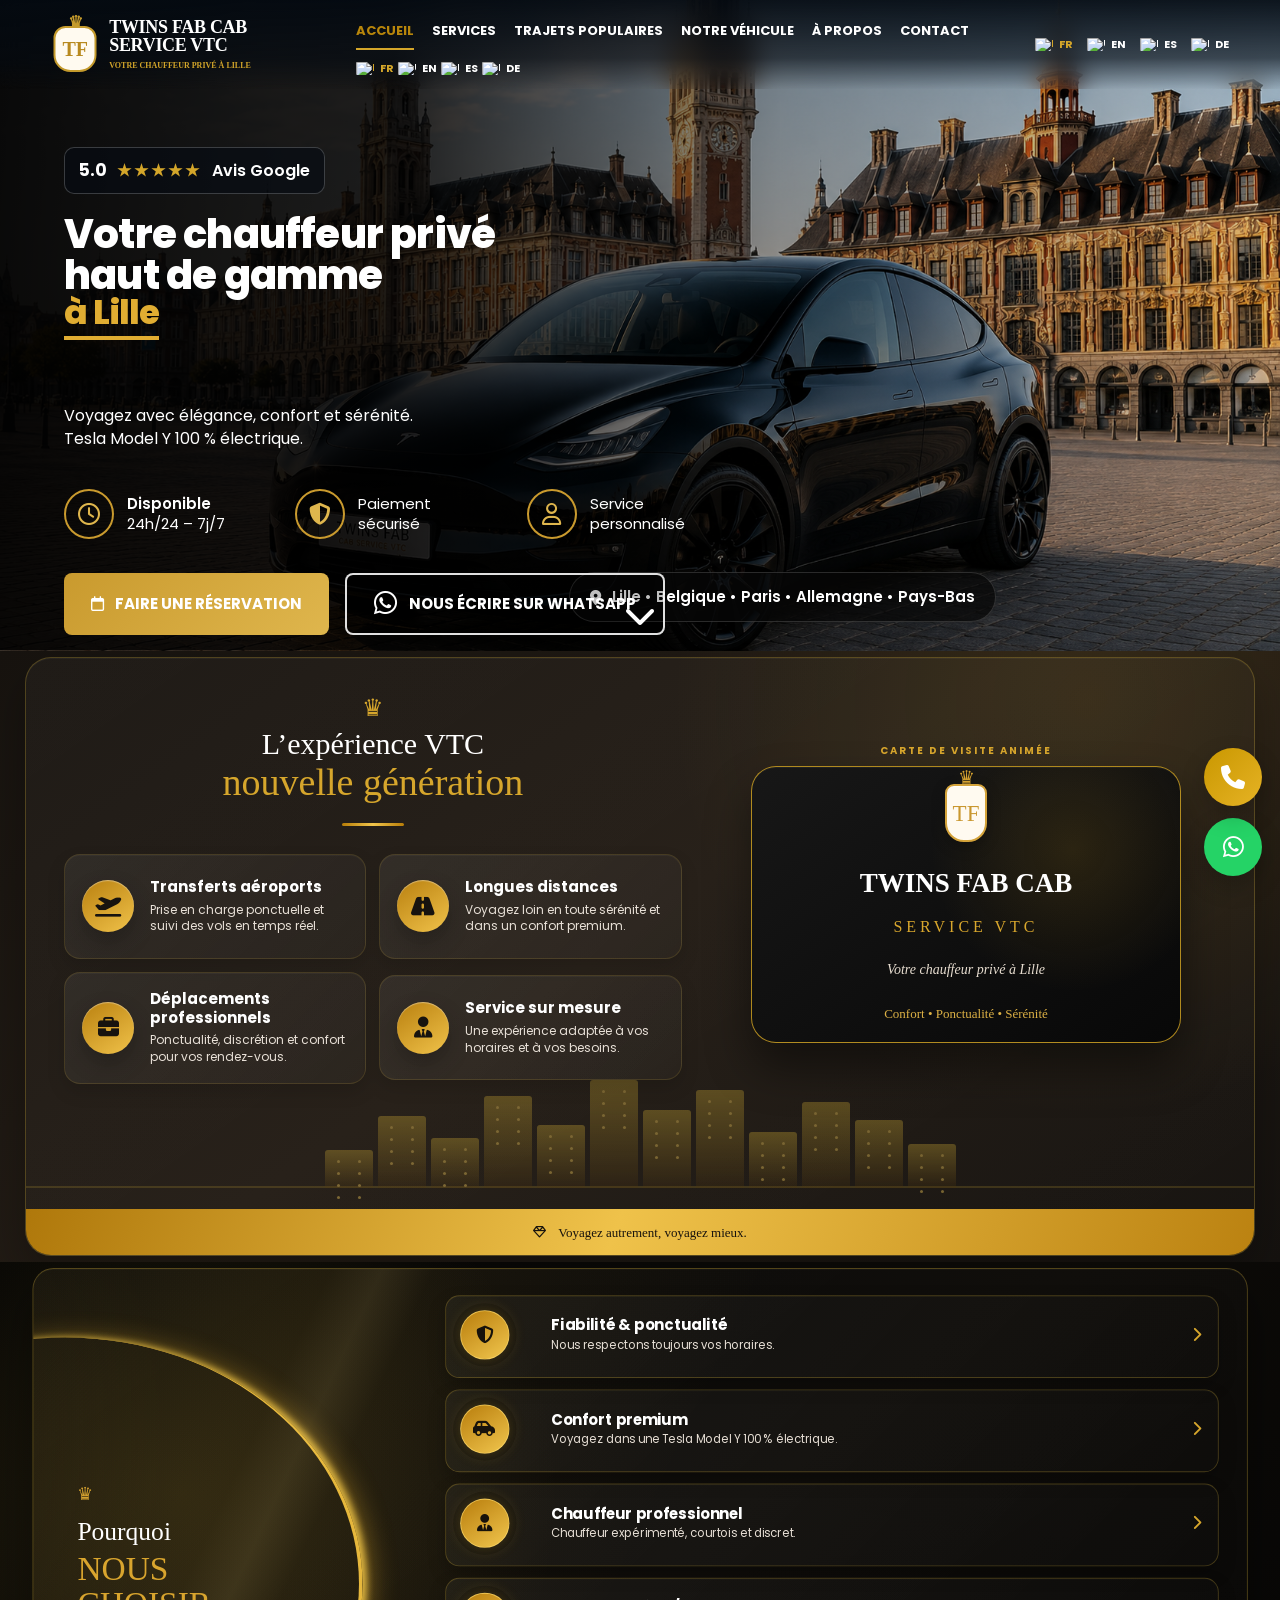
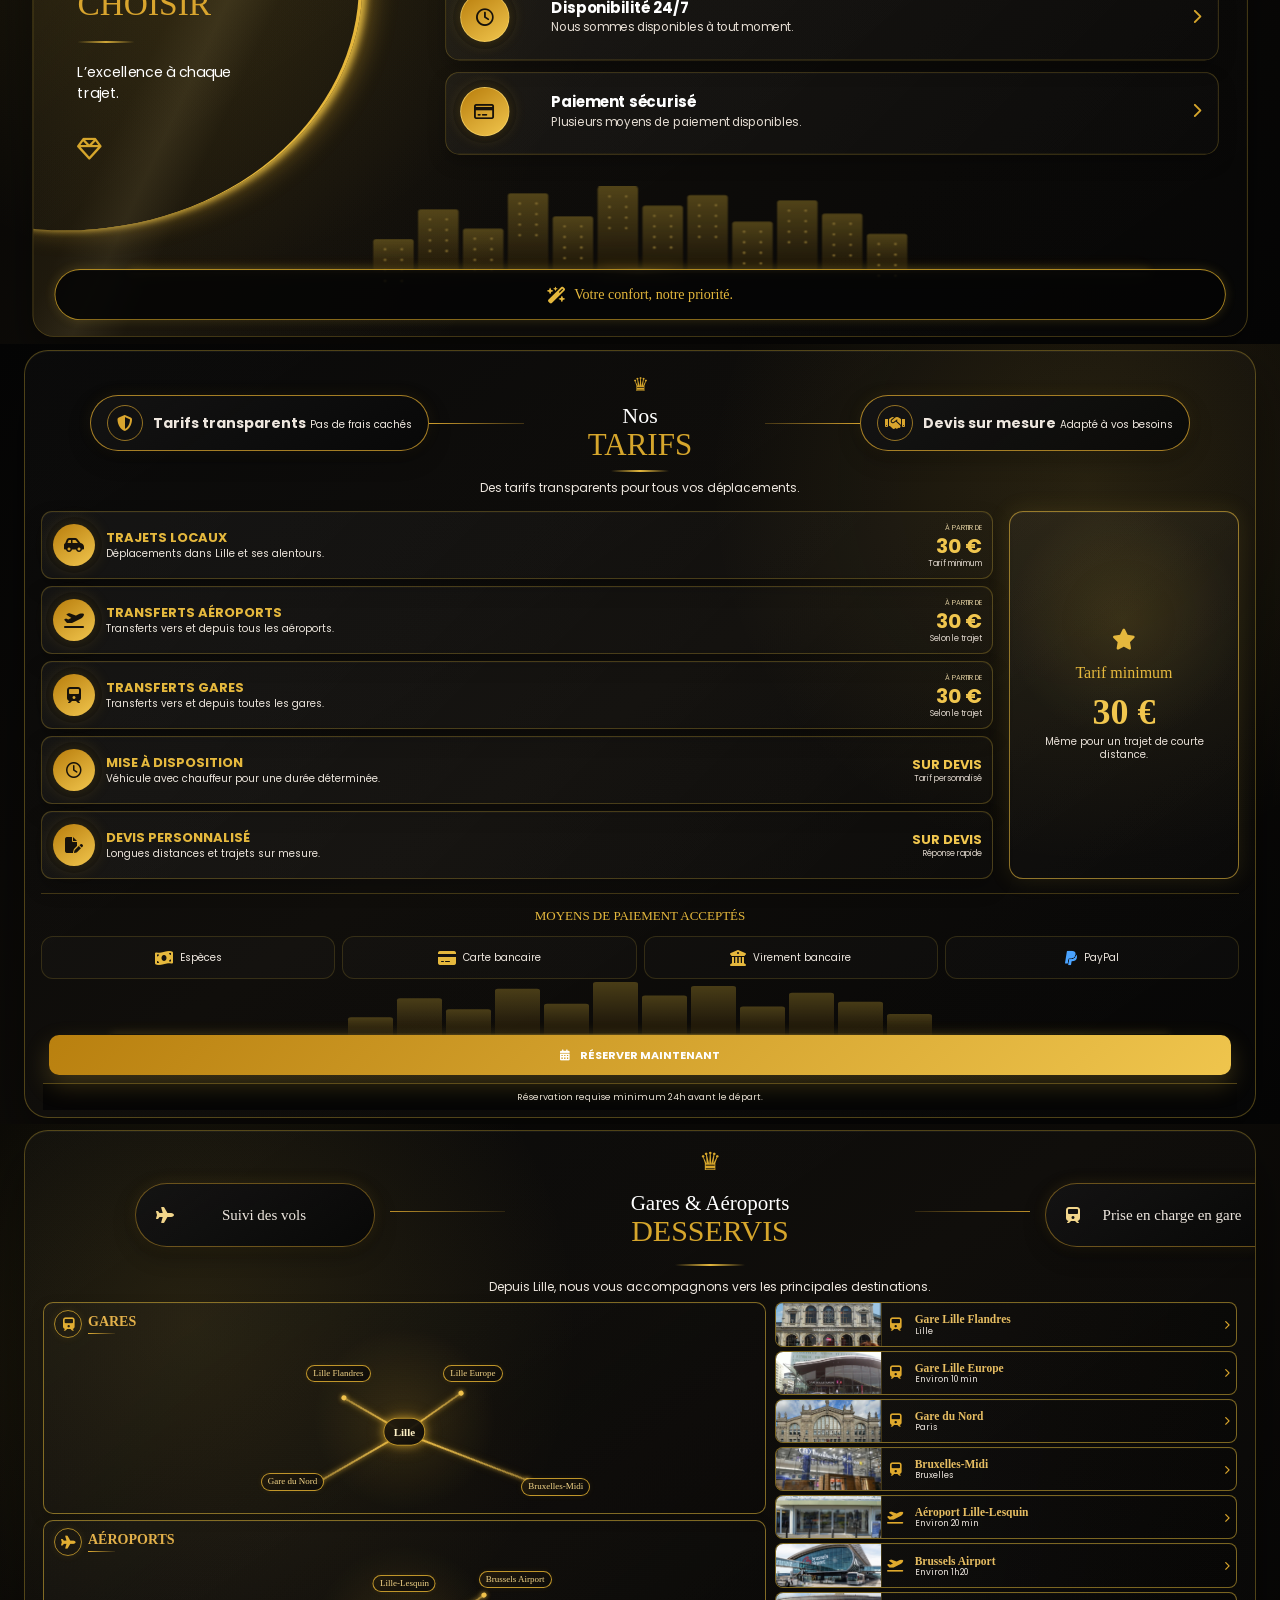
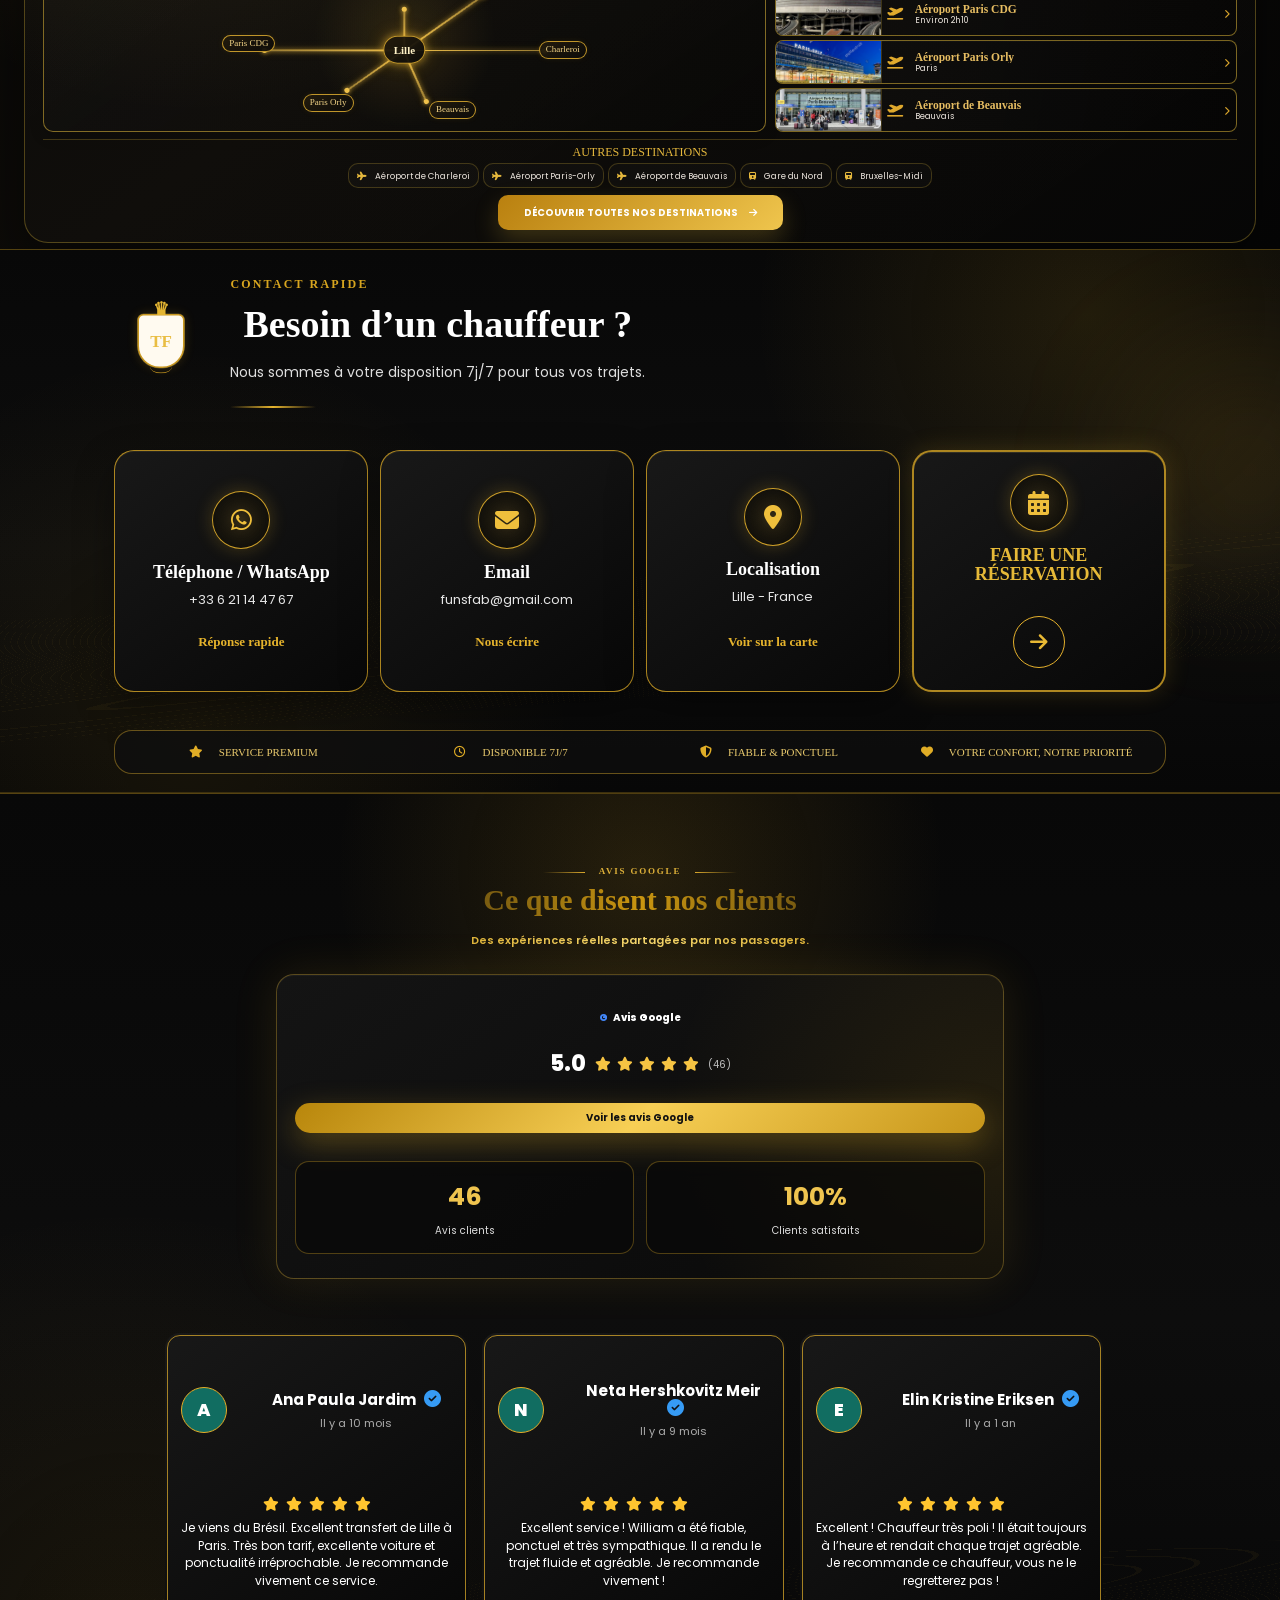
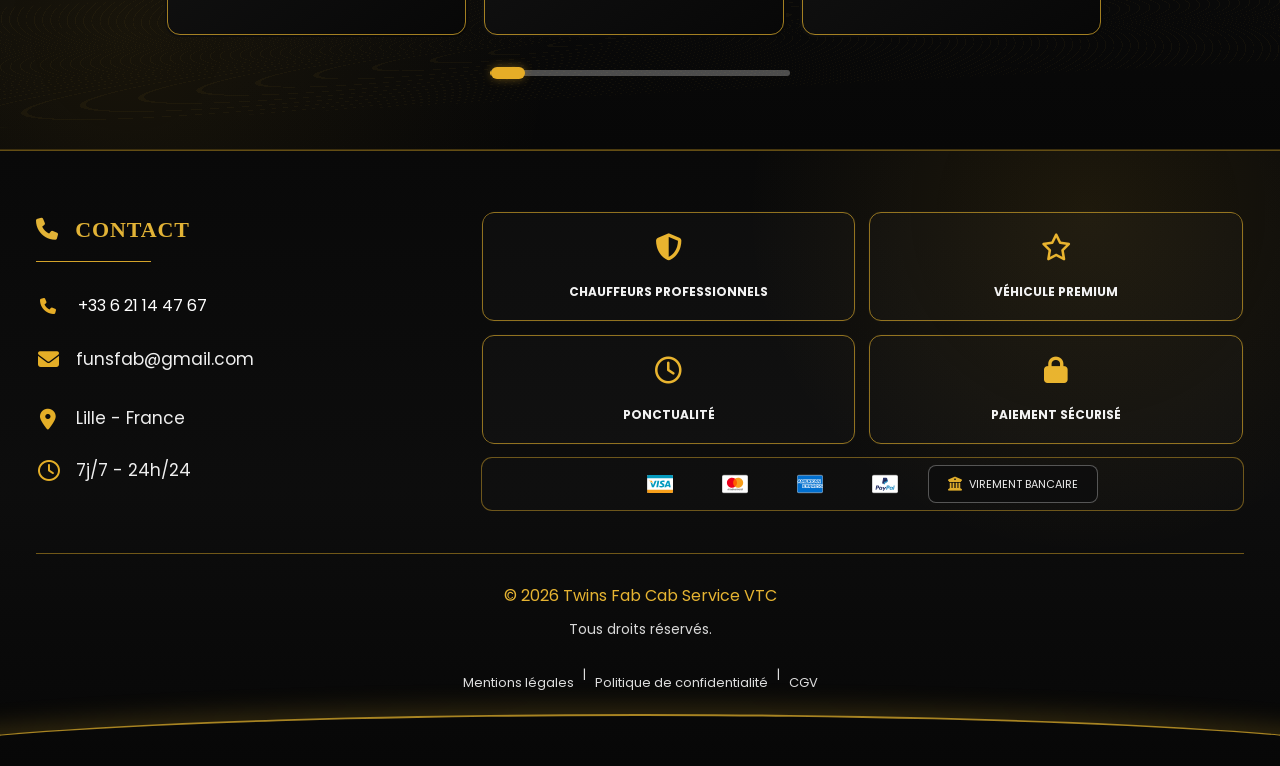
==== commit 9afbfbd4: "Add files via upload" ====
--- a/index.html
+++ b/index.html
@@ -105,7 +105,27 @@
 <li><a href="#tarifs" data-i18n="navAbout">À PROPOS</a></li>
 <li><a href="#contact" data-i18n="navContact">CONTACT</a></li>
       </ul>
-    </nav>
+    
+
+      <div class="mobile-language-switcher" aria-label="Choisir la langue">
+        <button type="button" class="language-option is-active" data-lang="fr" aria-label="Français">
+          <img src="https://flagcdn.com/w40/fr.png" alt="France">
+          <span>FR</span>
+        </button>
+        <button type="button" class="language-option" data-lang="en" aria-label="English">
+          <img src="https://flagcdn.com/w40/gb.png" alt="United Kingdom">
+          <span>EN</span>
+        </button>
+        <button type="button" class="language-option" data-lang="es" aria-label="Español">
+          <img src="https://flagcdn.com/w40/es.png" alt="España">
+          <span>ES</span>
+        </button>
+        <button type="button" class="language-option" data-lang="de" aria-label="Deutsch">
+          <img src="https://flagcdn.com/w40/de.png" alt="Deutschland">
+          <span>DE</span>
+        </button>
+      </div>
+</nav>
   
 <!-- DESKTOP LANGUAGE SWITCHER -->
 <div class="desktop-language-switcher" aria-label="Choisir la langue">
--- a/css/style.css
+++ b/css/style.css
@@ -10693,7 +10693,7 @@
 ========================================= */
 
 .information-footer {
-  margin-top: 60px;
+  margin-top: 12px;
   padding: 50px 22px 30px;
   background: #111111;
   color: #ffffff;
@@ -11636,9 +11636,12 @@
   }
 
   .reservation-select-field select {
-    min-height: 70px;
-    padding-left: 15px;
-  }
+  min-height: 58px;
+  padding: 0 44px 0 15px;
+  font-size: 15px;
+  font-weight: 400;
+  line-height: 1.2;
+}
 
   .reservation-date-time-grid {
     gap: 12px;
@@ -13167,3 +13170,162 @@
   }
 
 }
+
+/* =========================================================
+   INFORMATION PAGE — MOBILE FINAL REPAIR
+   Keeps desktop rules untouched (desktop.css starts at 1024px)
+   ========================================================= */
+@media screen and (max-width: 1023px) {
+
+  /* Keep the Information header flush with the top of the page. */
+  .information-page #mainHeader.premium-header {
+    top: 0 !important;
+    margin-top: 0 !important;
+  }
+
+  .information-page .information-main {
+    margin-top: 0 !important;
+    padding-top: 0 !important;
+  }
+
+  /* Remove the large mobile gap before the Information title. */
+  .information-page .information-hero {
+    margin-top: 0 !important;
+    padding-top: 0 !important;
+    padding-bottom: 0 !important;
+  }
+
+  .information-page .information-hero__content {
+    padding: 18px 20px 24px !important;
+  }
+
+  /* When the down arrow is tapped, leave the top of the car visible
+     below the sticky mobile header. */
+  .information-page #information-content {
+    scroll-margin-top: 104px;
+  }
+
+  /* Matching gold circular down/up controls. */
+  .information-page .information-scroll-down,
+  .information-page .information-scroll-top {
+    width: 52px !important;
+    height: 52px !important;
+
+    display: flex !important;
+    align-items: center !important;
+    justify-content: center !important;
+
+    color: #111111 !important;
+    background: linear-gradient(135deg, #d4a62a, #f0c64f) !important;
+    border: none !important;
+    border-radius: 50% !important;
+
+    font-size: 22px !important;
+    text-decoration: none !important;
+
+    box-shadow: 0 8px 22px rgba(0, 0, 0, 0.28) !important;
+
+    transition:
+      opacity 0.3s ease,
+      visibility 0.3s ease,
+      transform 0.3s ease !important;
+  }
+
+  .information-page .information-scroll-down {
+    position: relative !important;
+    z-index: 20 !important;
+
+    margin: 20px auto 0 !important;
+
+    opacity: 1 !important;
+    visibility: visible !important;
+    pointer-events: auto !important;
+  }
+
+  .information-page .information-scroll-down.is-hidden {
+    opacity: 0 !important;
+    visibility: hidden !important;
+    pointer-events: none !important;
+  }
+
+  .information-page .information-scroll-top {
+    position: fixed !important;
+    right: 18px !important;
+    bottom: 22px !important;
+    left: auto !important;
+    top: auto !important;
+    z-index: 6000 !important;
+
+    margin: 0 !important;
+
+    opacity: 0 !important;
+    visibility: hidden !important;
+    pointer-events: none !important;
+
+    transform: translateY(12px) !important;
+  }
+
+  .information-page .information-scroll-top.is-visible {
+    opacity: 1 !important;
+    visibility: visible !important;
+    pointer-events: auto !important;
+
+    transform: translateY(0) !important;
+  }
+
+  /* The footer brand text existed in the HTML but inherited dark text,
+     making it invisible on the black footer. */
+  .information-page .information-footer__brand {
+    display: flex !important;
+    align-items: center !important;
+    justify-content: center !important;
+
+    width: 100% !important;
+    margin: 0 auto 26px !important;
+  }
+
+  .information-page .information-footer__brand .premium-brand {
+    display: flex !important;
+    align-items: center !important;
+    justify-content: center !important;
+    gap: 12px !important;
+
+    width: auto !important;
+    margin: 0 !important;
+    padding: 0 !important;
+
+    color: #ffffff !important;
+    background: transparent !important;
+    text-decoration: none !important;
+  }
+
+  .information-page .information-footer__brand .premium-brand-text {
+    display: flex !important;
+    flex-direction: column !important;
+    align-items: flex-start !important;
+
+    width: auto !important;
+    opacity: 1 !important;
+    visibility: visible !important;
+
+    text-align: left !important;
+  }
+
+  .information-page .information-footer__brand .premium-brand-text strong {
+    display: block !important;
+
+    color: #ffffff !important;
+    font-family: Georgia, "Times New Roman", serif !important;
+    font-size: 16px !important;
+    font-weight: 700 !important;
+    line-height: 1.02 !important;
+
+    text-align: left !important;
+    text-transform: uppercase !important;
+    white-space: nowrap !important;
+
+    opacity: 1 !important;
+    visibility: visible !important;
+  }
+}
+
--- a/css/desktop.css
+++ b/css/desktop.css
@@ -3173,3 +3173,693 @@
     font-size: 13px !important;
   }
 }
+
+
+/* =========================================
+   RESERVATION PAGE — COMPACT HERO DESKTOP
+   ========================================= */
+
+@media screen and (min-width: 1024px) {
+
+  .reservation-page .reservation-hero {
+    min-height: 430px !important;
+    padding: 92px 0 24px !important;
+  }
+
+  .reservation-page .reservation-hero-content {
+    min-height: auto !important;
+    padding: 12px 20px 16px !important;
+  }
+
+  .reservation-page .reservation-eyebrow {
+    margin: 0 0 7px !important;
+    font-size: 13px !important;
+    letter-spacing: 0.4px !important;
+  }
+
+  .reservation-page .reservation-hero h1 {
+    margin: 0 !important;
+    font-size: 40px !important;
+    line-height: 1.02 !important;
+    letter-spacing: -0.8px !important;
+  }
+
+  .reservation-page .reservation-hero-description {
+    margin: 12px 0 10px !important;
+    font-size: 15px !important;
+    line-height: 1.35 !important;
+  }
+
+  .reservation-page .reservation-minimum-badge {
+    min-height: 42px !important;
+    padding: 7px 15px !important;
+    gap: 8px !important;
+    border-radius: 10px !important;
+    font-size: 15px !important;
+  }
+
+  .reservation-page .reservation-minimum-badge i {
+    font-size: 17px !important;
+  }
+
+   .reservation-page .reservation-form-section {
+  margin-top: -150px !important;
+   }
+
+   .reservation-page .reservation-form {
+  display: grid !important;
+ grid-template-columns: repeat(20, minmax(0, 1fr)) !important;
+  column-gap: 18px !important;
+}
+
+.reservation-page .reservation-form > * {
+  grid-column: 1 / -1;
+}
+.reservation-page .reservation-form input,
+.reservation-page .reservation-form select {
+  font-size: 14px !important;
+  font-weight: 400 !important;
+}
+/* NOM — 50% */
+.reservation-page .reservation-field-name {
+  grid-column: 1 / span 10 !important;
+  width: 100% !important;
+  min-width: 0 !important;
+}
+
+/* TÉLÉPHONE — 50% */
+.reservation-page .reservation-field-phone {
+  grid-column: 11 / span 10 !important;
+  width: 100% !important;
+  min-width: 0 !important;
+}
+
+.reservation-page .reservation-field-phone .iti {
+  width: 100% !important;
+}
+
+   /* VOL / TRAIN — 50% */
+.reservation-page .reservation-field-transport {
+  grid-column: 1 / span 10 !important;
+  width: 100% !important;
+  min-width: 0 !important;
+}
+
+.reservation-page .reservation-field-triptype {
+grid-column: 11 / span 10 !important;
+  width: 100% !important;
+  min-width: 0 !important;
+  height: 64px !important;
+  min-height: 64px !important;
+  padding: 0 !important;
+}
+   .reservation-page .reservation-field-passengers select {
+  font-size: 14px !important;
+   }
+
+.reservation-page .reservation-field-triptype select {
+  width: 100% !important;
+  height: 100% !important;
+  min-height: 0 !important;
+  margin: 0 !important;
+  padding: 0 44px 0 18px !important;
+  font-size: 15px !important;
+  font-weight: 400 !important;
+  line-height: 1.2 !important;
+}
+
+.reservation-page .reservation-field-baggage select {
+  font-size: 14px !important;
+}
+   
+   .reservation-page .reservation-field-passengers {
+    grid-column: 1 / span 6 !important;
+      grid-row: 7 !important;
+  width: 100% !important;
+  min-width: 0 !important;
+}
+
+
+   .reservation-page .reservation-field-passengers select {
+  font-size: 14px !important;
+   }
+.reservation-page .reservation-field-baggage {
+  grid-column: 14 / span 7 !important;
+  grid-row: 7 !important;
+  width: 100% !important;
+  min-width: 0 !important;
+}
+
+.reservation-page .reservation-field-payment {
+  grid-column: 7 / span 7 !important;
+  grid-row: 7 !important;
+  width: 100% !important;
+  min-width: 0 !important;
+}
+.reservation-page .reservation-field-payment select {
+  padding-right: 32px !important;
+font-size: 14px !important;  
+}
+   .reservation-page .reservation-help-text p br {
+  display: none !important;
+}
+
+.reservation-page .reservation-help-text p {
+  white-space: nowrap !important;
+}
+
+   .reservation-page .reservation-direct-contact {
+  width: fit-content !important;
+  margin: 12px auto 0 !important;
+
+  display: grid !important;
+  grid-template-columns: repeat(4, 100px) !important;
+  grid-template-rows: 58px !important;
+  gap: 10px !important;
+
+  justify-content: center !important;
+  align-items: center !important;
+}
+
+.reservation-page .reservation-direct-contact .reservation-contact-option {
+  width: 100px !important;
+  height: 58px !important;
+  min-height: 58px !important;
+}
+
+   .reservation-page .reservation-scroll-down {
+  position: relative !important;
+  z-index: 50 !important;
+
+  display: flex !important;
+  width: 48px !important;
+  height: 48px !important;
+
+  margin: 24px auto 20px !important;
+top: -130px !important;
+   }
+
+   .reservation-page .reservation-form-card {
+  width: min(96%, 1120px) !important;
+  max-width: 1120px !important;
+   }
+
+/* INFORMATION PAGE — DOWN / UP ARROWS */
+
+.information-page .information-scroll-down,
+.information-page .information-scroll-top {
+  display: flex;
+  align-items: center;
+  justify-content: center;
+
+  width: 64px;
+  height: 64px;
+
+  border-radius: 50%;
+  background: #d9a441;
+
+  color: #1f2937;
+  font-size: 28px;
+
+  text-decoration: none;
+  cursor: pointer;
+
+  transition:
+    opacity 0.3s ease,
+    visibility 0.3s ease,
+    transform 0.3s ease;
+}
+
+
+/* DOWN ARROW */
+
+.information-page .information-scroll-down {
+  margin: 32px auto 0;
+  opacity: 1;
+  visibility: visible;
+}
+
+
+/* UP ARROW */
+
+.information-page .information-scroll-top {
+  position: fixed;
+  right: 28px;
+  bottom: 28px;
+  z-index: 1000;
+
+  opacity: 0;
+  visibility: hidden;
+  pointer-events: none;
+  transform: translateY(10px);
+}
+
+
+/* AFTER SCROLLING */
+
+.information-page .information-scroll-down.is-hidden {
+  opacity: 0;
+  visibility: hidden;
+  pointer-events: none;
+}
+
+.information-page .information-scroll-top.is-visible {
+  opacity: 1;
+  visibility: visible;
+  pointer-events: auto;
+  transform: translateY(0);
+}
+
+
+   /* =========================================
+   INFORMATION PAGE — COMPACT DESKTOP FOOTER
+   ========================================= */
+
+.information-page .information-footer {
+  margin-top: 16px !important;
+  padding: 28px 40px 18px !important;
+  text-align: left !important;
+}
+
+.information-page .information-footer__content {
+  width: min(100%, 1120px) !important;
+  max-width: 1120px !important;
+  margin: 0 auto !important;
+
+  display: grid !important;
+  grid-template-columns: 100px 230px 1fr 310px !important;
+  align-items: center !important;
+  gap: 28px !important;
+}
+
+
+
+/* COLUMN 3 — CONTACT */
+
+.information-page .information-footer__contact {
+  display: flex;
+  flex-direction: column;
+  gap: 9px;
+}
+
+.information-page .information-footer__item {
+  display: flex;
+  align-items: center;
+  gap: 10px;
+}
+
+.information-page .information-footer__item i {
+  width: 20px;
+  text-align: center;
+}
+
+.information-page .information-footer__item a,
+.information-page .information-footer__item span {
+  color: #ffffff;
+  text-decoration: none;
+}
+
+
+/* COLUMN 4 — VALUES */
+
+.information-page .information-footer__benefits {
+  margin: 0 !important;
+  padding: 0 !important;
+  border: 0 !important;
+}
+
+.information-page .information-footer__benefits p {
+  margin: 0 0 8px !important;
+  line-height: 1.5 !important;
+  white-space: nowrap;
+}
+
+.information-page .information-footer__benefits p:last-child {
+  margin-bottom: 0 !important;
+}
+
+
+/* COPYRIGHT */
+
+.information-page .information-footer__bottom {
+  width: min(100%, 1120px);
+  margin: 22px auto 0 !important;
+  padding-top: 14px !important;
+
+  border-top: 1px solid rgba(255, 255, 255, 0.15);
+
+  text-align: center;
+}
+
+.information-page .information-footer__bottom p {
+  margin: 0;
+}
+
+   .information-page .footer-premium-brand {
+  margin: 0 !important;
+  padding: 0 !important;
+}
+
+.information-page .footer-premium-brand .premium-brand-mark {
+  margin: 0 !important;
+}
+
+
+   .information-page .information-footer__brand .premium-brand {
+  margin: 0 !important;
+}
+
+.information-page .information-footer__brand .premium-brand-text {
+  text-align: left !important;
+}
+/* =========================================
+   INFORMATION FOOTER — FINAL ALIGNMENT
+   ========================================= */
+
+.information-page .information-footer__content {
+  width: min(100%, 960px) !important;
+  max-width: 960px !important;
+  margin: 0 auto !important;
+
+  display: grid !important;
+  grid-template-columns: 300px 300px 300px !important;
+  justify-content: center !important;
+  align-items: center !important;
+  gap: 30px !important;
+}
+
+
+/* BRAND — SAME STRUCTURE AS HEADER */
+
+.information-page .information-footer__brand {
+  display: flex !important;
+  justify-content: center !important;
+  align-items: center !important;
+}
+
+.information-page .information-footer__brand .premium-brand {
+  display: flex !important;
+  align-items: center !important;
+  justify-content: center !important;
+  gap: 16px !important;
+  width: auto !important;
+  margin: 0 !important;
+  padding: 0 !important;
+}
+
+.information-page .information-footer__brand .premium-brand-text {
+  display: block !important;
+  text-align: left !important;
+}
+
+.information-page .information-footer__brand .premium-brand-text strong {
+  display: block !important;
+  white-space: nowrap !important;
+}
+
+
+/* CONTACT */
+
+.information-page .information-footer__contact {
+  width: fit-content !important;
+  margin: 0 auto !important;
+}
+
+
+/* VALUES */
+
+.information-page .information-footer__benefits {
+  width: fit-content !important;
+  margin: 0 auto !important;
+  padding: 0 !important;
+}
+
+
+/* COPYRIGHT */
+
+.information-page .information-footer__bottom {
+  max-width: 960px !important;
+  margin: 20px auto 0 !important;
+  text-align: center !important;
+}
+
+
+   /* =========================================
+   INFORMATION FOOTER — EXACT HEADER BRAND
+   ========================================= */
+
+.information-page .information-footer__brand .premium-brand {
+  display: flex !important;
+  align-items: center !important;
+  gap: 10px !important;
+
+  margin: 0 !important;
+  padding: 0 !important;
+
+  background: transparent !important;
+  border: none !important;
+  box-shadow: none !important;
+
+  text-decoration: none !important;
+  overflow: visible !important;
+}
+
+
+/* EXACT TF LOGO */
+
+.information-page .information-footer__brand .premium-brand-mark {
+  position: relative !important;
+
+  width: 48px !important;
+  height: 56px !important;
+  min-width: 48px !important;
+  flex: 0 0 48px !important;
+
+  margin: 0 !important;
+
+  color: transparent !important;
+  background: transparent !important;
+
+  border: none !important;
+  border-radius: 0 !important;
+
+  clip-path: none !important;
+  -webkit-clip-path: none !important;
+
+  overflow: visible !important;
+}
+
+
+/* CREAM TF BOX */
+
+.information-page .information-footer__brand .premium-brand-mark::before {
+  content: "TF" !important;
+
+  position: absolute !important;
+  top: 9px !important;
+  left: 50% !important;
+  transform: translateX(-50%) !important;
+
+  width: 43px !important;
+  height: 46px !important;
+
+  display: flex !important;
+  align-items: center !important;
+  justify-content: center !important;
+
+  color: #b8891f !important;
+  background: #fffaf0 !important;
+
+  border: 2px solid #c49a2c !important;
+  border-radius: 12px 12px 17px 17px !important;
+
+  font-family: Georgia, "Times New Roman", serif !important;
+  font-size: 20px !important;
+  font-weight: 700 !important;
+  line-height: 1 !important;
+
+  z-index: 1 !important;
+}
+
+
+/* EXACT GOLD CROWN */
+
+.information-page .information-footer__brand .premium-brand-mark::after {
+  content: "♛" !important;
+
+  position: absolute !important;
+  top: -3px !important;
+  left: 50% !important;
+  transform: translateX(-50%) !important;
+
+  color: #c49a2c !important;
+  font-size: 17px !important;
+  line-height: 1 !important;
+
+  z-index: 2 !important;
+}
+
+
+/* SHOW TWINS FAB CAB SERVICE VTC */
+
+.information-page .information-footer__brand .premium-brand-text {
+  display: flex !important;
+  flex-direction: column !important;
+  align-items: flex-start !important;
+
+  width: 190px !important;
+  opacity: 1 !important;
+  visibility: visible !important;
+
+  text-align: left !important;
+}
+
+.information-page .information-footer__brand .premium-brand-text strong {
+  display: block !important;
+
+  color: #ffffff !important;
+
+  font-family: Georgia, "Times New Roman", serif !important;
+  font-size: 18px !important;
+  font-weight: 700 !important;
+  line-height: 0.96 !important;
+
+  text-align: left !important;
+  text-transform: uppercase !important;
+
+  opacity: 1 !important;
+  visibility: visible !important;
+}
+
+/* =========================================================
+   FINAL DESKTOP POLISH — HOMEPAGE HEADER + HERO
+   Added 2026-08-22
+   Desktop only; mobile remains untouched.
+   ========================================================= */
+@media screen and (min-width: 1024px) {
+
+  /* Keep the brand, navigation and language selector in the
+     same desktop slots on Home, Reservation and Information. */
+  #mainHeader.premium-header .header-inner {
+    display: grid !important;
+    grid-template-columns: 285px minmax(0, 1fr) 190px !important;
+    column-gap: 20px !important;
+    align-items: center !important;
+  }
+
+  #mainHeader .premium-brand {
+    grid-column: 1 !important;
+    justify-self: start !important;
+  }
+
+  #mainHeader nav,
+  .information-page #mainHeader nav {
+    grid-column: 2 !important;
+    width: 100% !important;
+    margin: 0 !important;
+    justify-self: stretch !important;
+  }
+
+  #mainHeader nav ul {
+    width: 100% !important;
+    justify-content: flex-start !important;
+    gap: 18px !important;
+  }
+
+  #mainHeader .desktop-language-switcher,
+  .information-page #mainHeader .desktop-language-switcher {
+    grid-column: 3 !important;
+    justify-self: end !important;
+    margin: 0 !important;
+    gap: 14px !important;
+  }
+
+  /* Homepage title: match the Reservation title size. */
+  #accueil .hero-left h1 {
+    font-size: 40px !important;
+    line-height: 1.02 !important;
+    letter-spacing: -0.8px !important;
+  }
+
+  /* Lille remains highlighted, but slightly smaller. */
+  #accueil .hero-left h1 span {
+    font-size: 34px !important;
+    line-height: 1.05 !important;
+  }
+
+  /* Smaller, cleaner homepage supporting copy. */
+  section#accueil.hero-premium .hero-left .hero-description {
+    font-size: 16px !important;
+    line-height: 1.45 !important;
+  }
+}
+
+/* Slightly tighter desktop header spacing on narrower laptops
+   while preserving the same three fixed header slots. */
+@media screen and (min-width: 1024px) and (max-width: 1179px) {
+  #mainHeader.premium-header .header-inner {
+    grid-template-columns: 245px minmax(0, 1fr) 170px !important;
+    column-gap: 12px !important;
+  }
+
+  #mainHeader nav ul {
+    gap: 11px !important;
+  }
+
+  #mainHeader nav a {
+    font-size: 11px !important;
+  }
+
+  #mainHeader .desktop-language-switcher,
+  .information-page #mainHeader .desktop-language-switcher {
+    gap: 9px !important;
+  }
+}
+
+/* =========================================================
+   HOMEPAGE — FINAL DESKTOP SECTION SPACING
+   Added 2026-08-22
+   Desktop only. Mobile remains untouched.
+   ========================================================= */
+@media screen and (min-width: 1024px) {
+
+  /* Remove the large empty area below the hero buttons.
+     Keep the background/car composition, but let the next
+     section begin much sooner. */
+  section#accueil.hero-premium {
+    min-height: 0 !important;
+    padding-bottom: 16px !important;
+  }
+
+  section#accueil.hero-premium .hero-premium-inner {
+    min-height: 500px !important;
+  }
+
+  /* Keep the down arrow as an overlay near the lower edge,
+     rather than reserving a large empty area for it. */
+  section#accueil.hero-premium .hero-scroll-down {
+    bottom: 12px !important;
+  }
+
+  /* Use one compact, consistent card-to-card gap throughout
+     the main homepage sections. */
+  section#vehicule.vehicle-experience {
+    padding-top: 6px !important;
+    padding-bottom: 6px !important;
+  }
+
+  section#services.why-premium {
+    padding-top: 6px !important;
+    padding-bottom: 6px !important;
+  }
+
+  section#tarifs.tarifs-premium {
+    padding-top: 6px !important;
+    padding-bottom: 6px !important;
+  }
+
+  section#destinations.destinations-premium {
+    padding-top: 6px !important;
+    padding-bottom: 6px !important;
+  }
+}
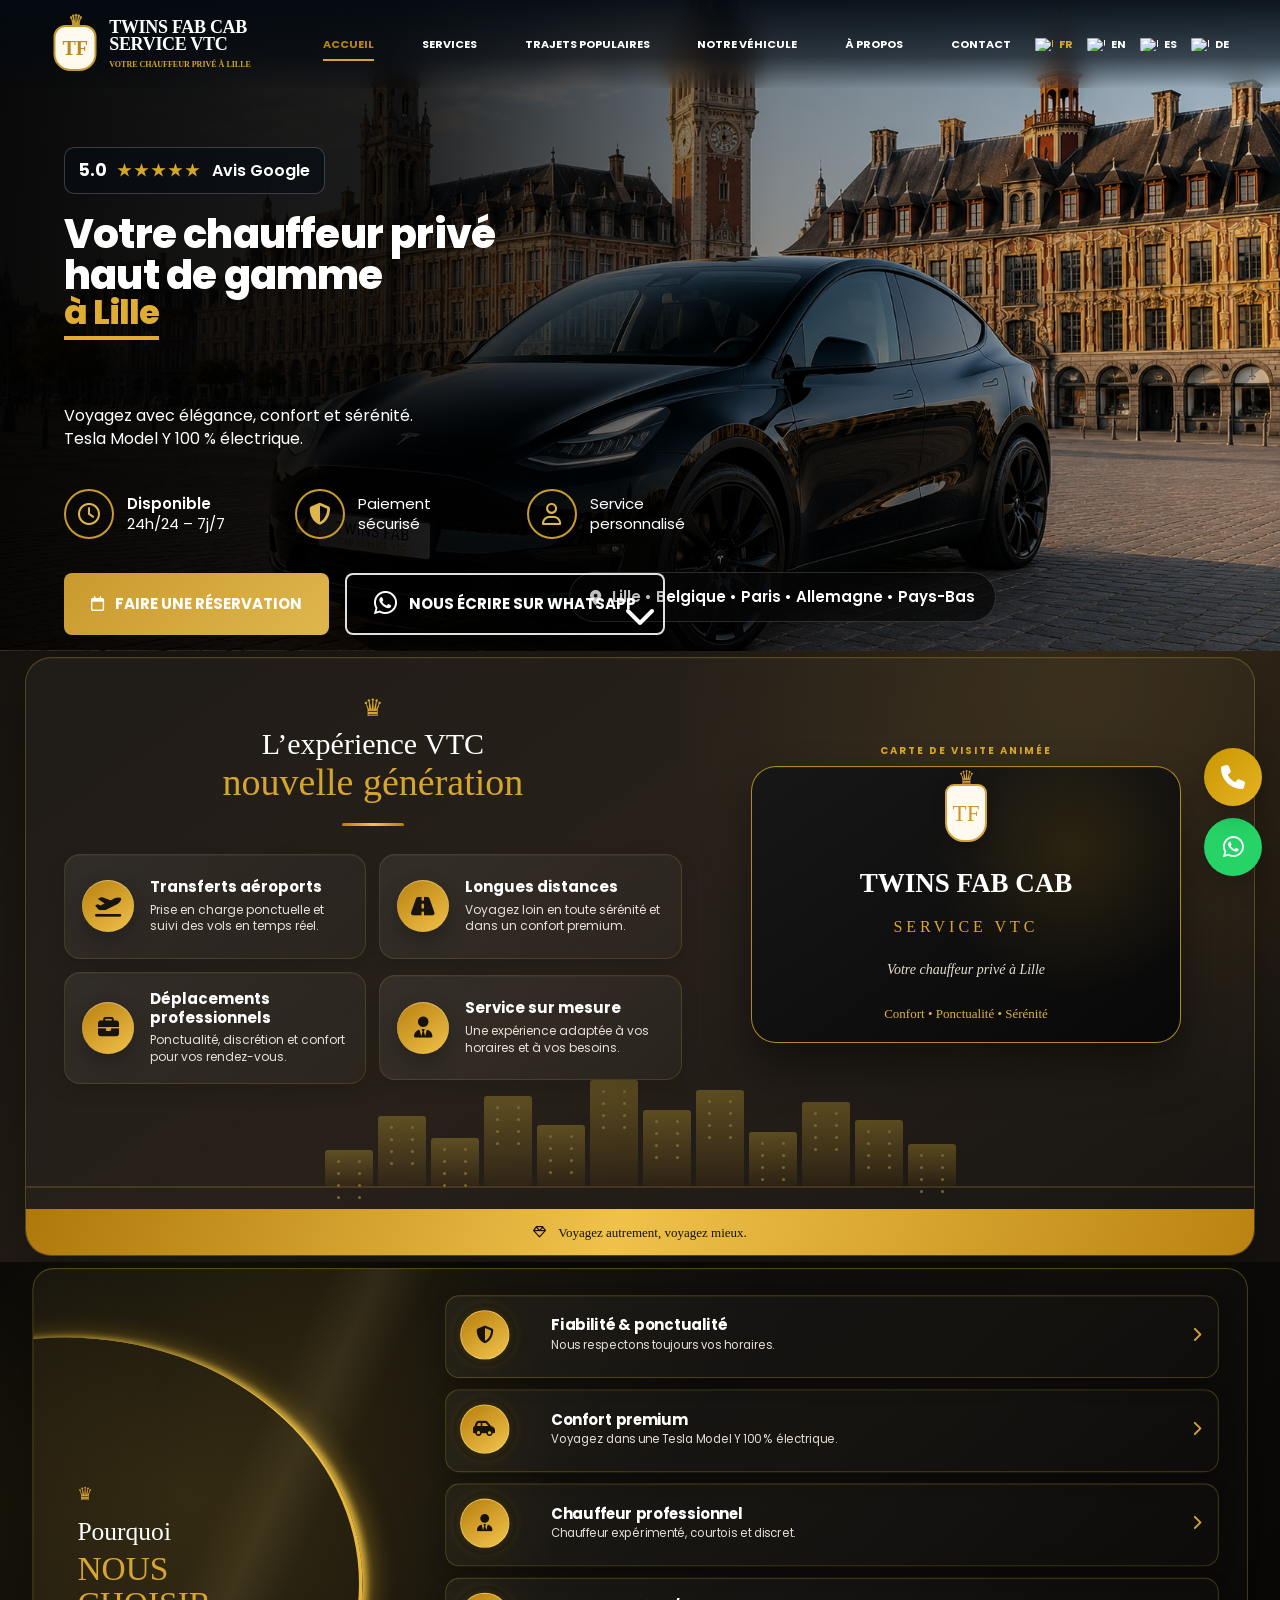
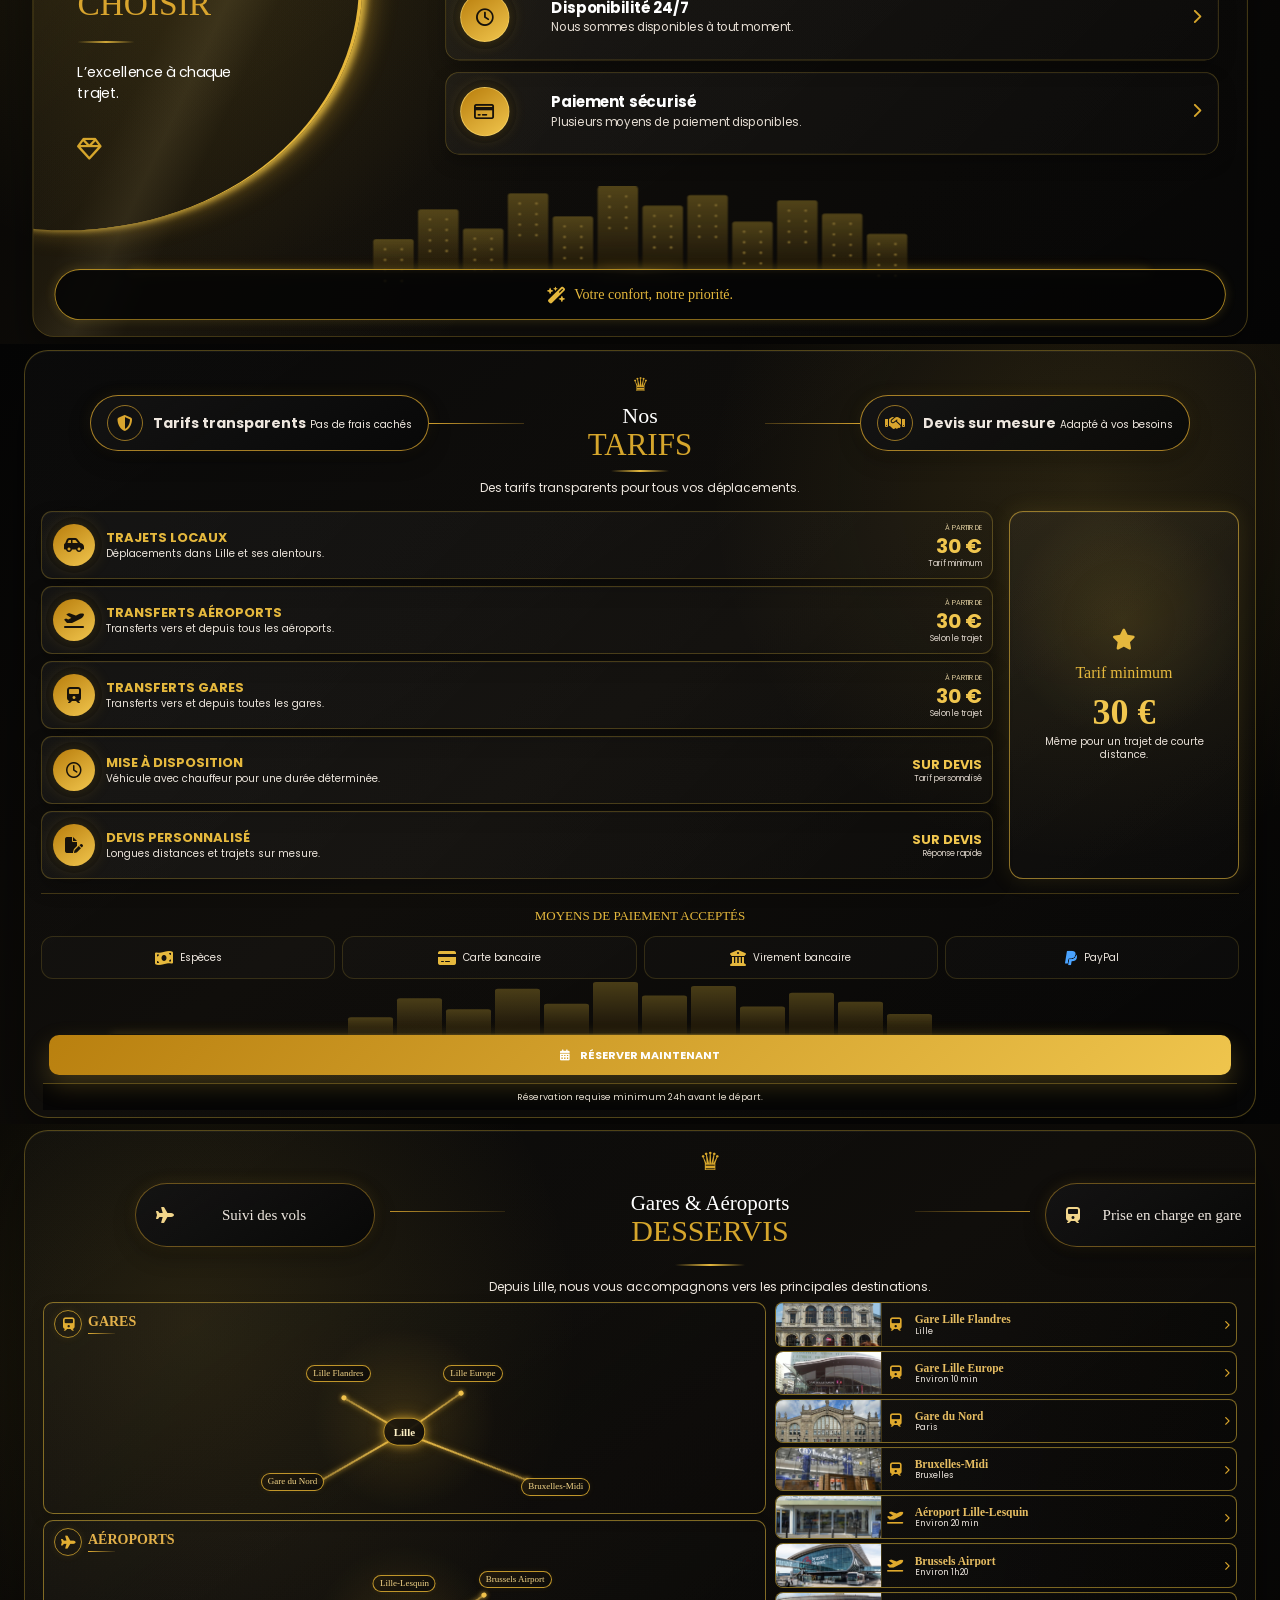
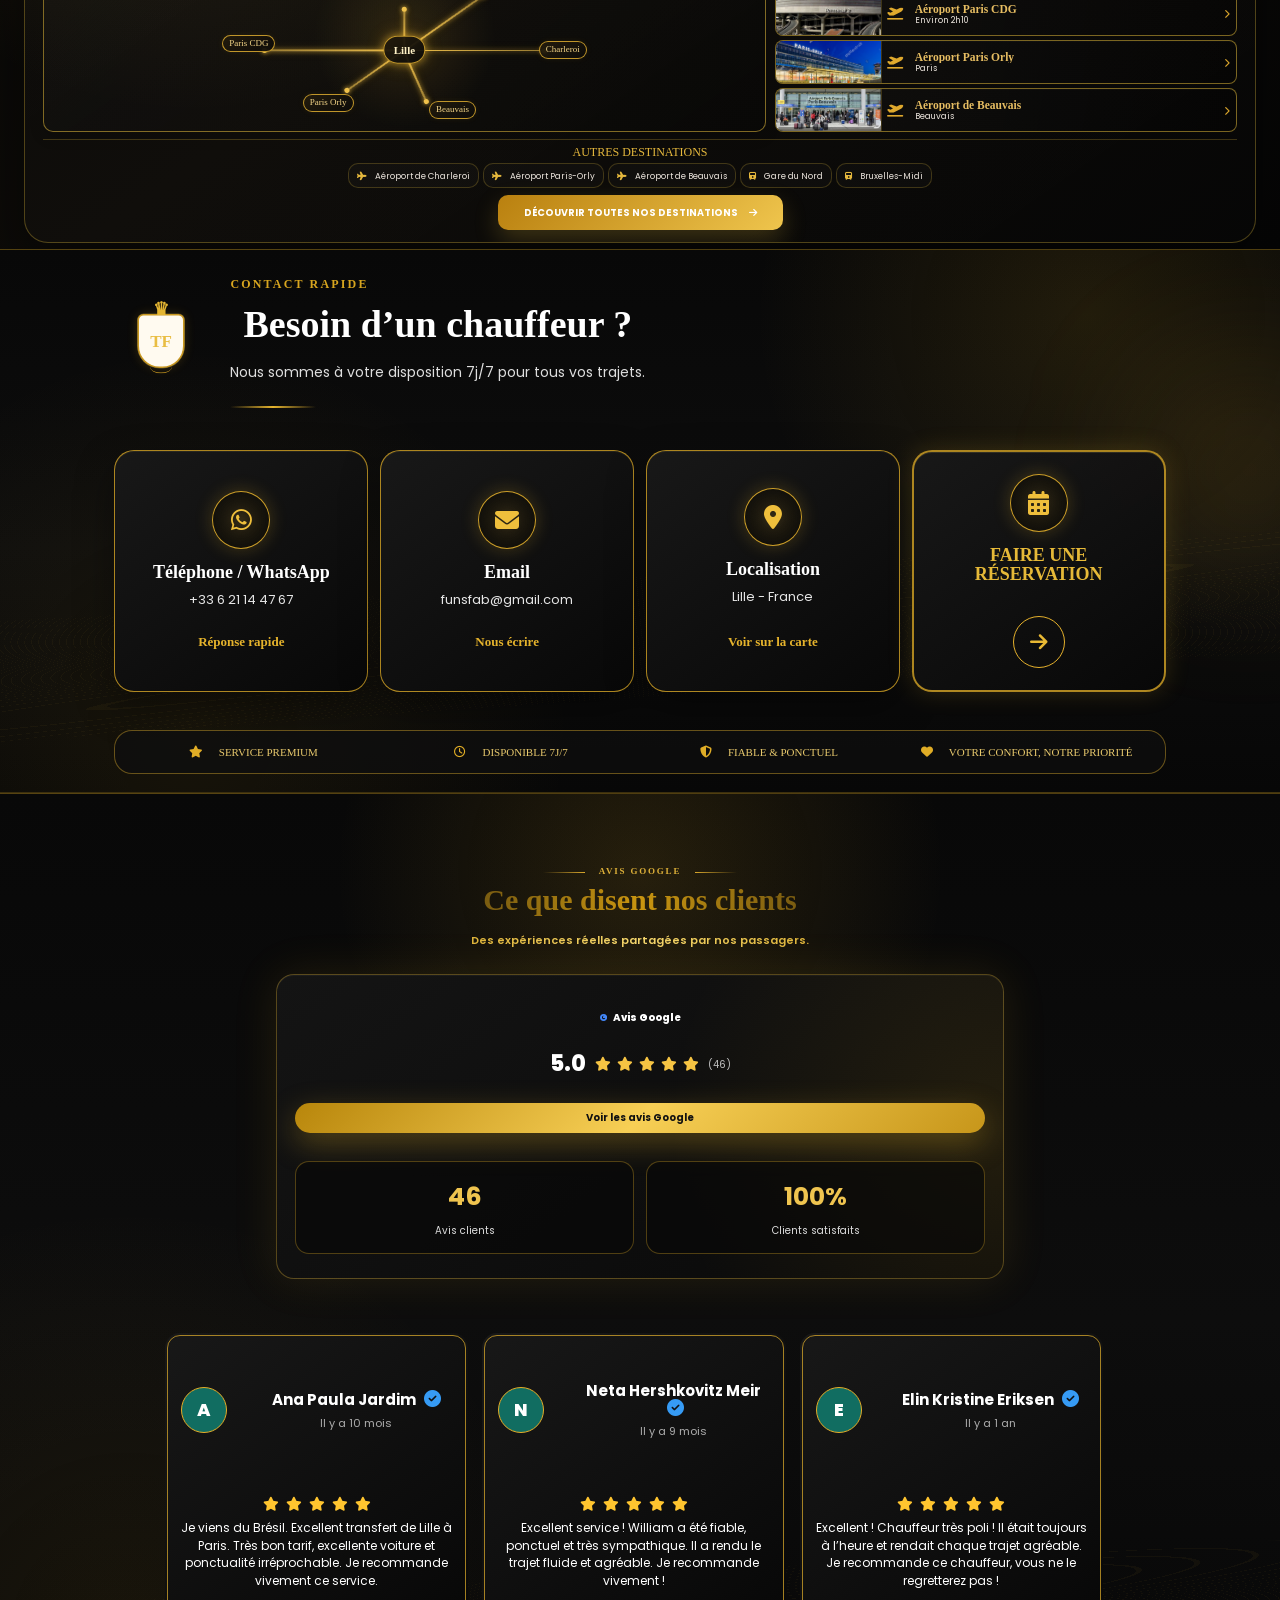
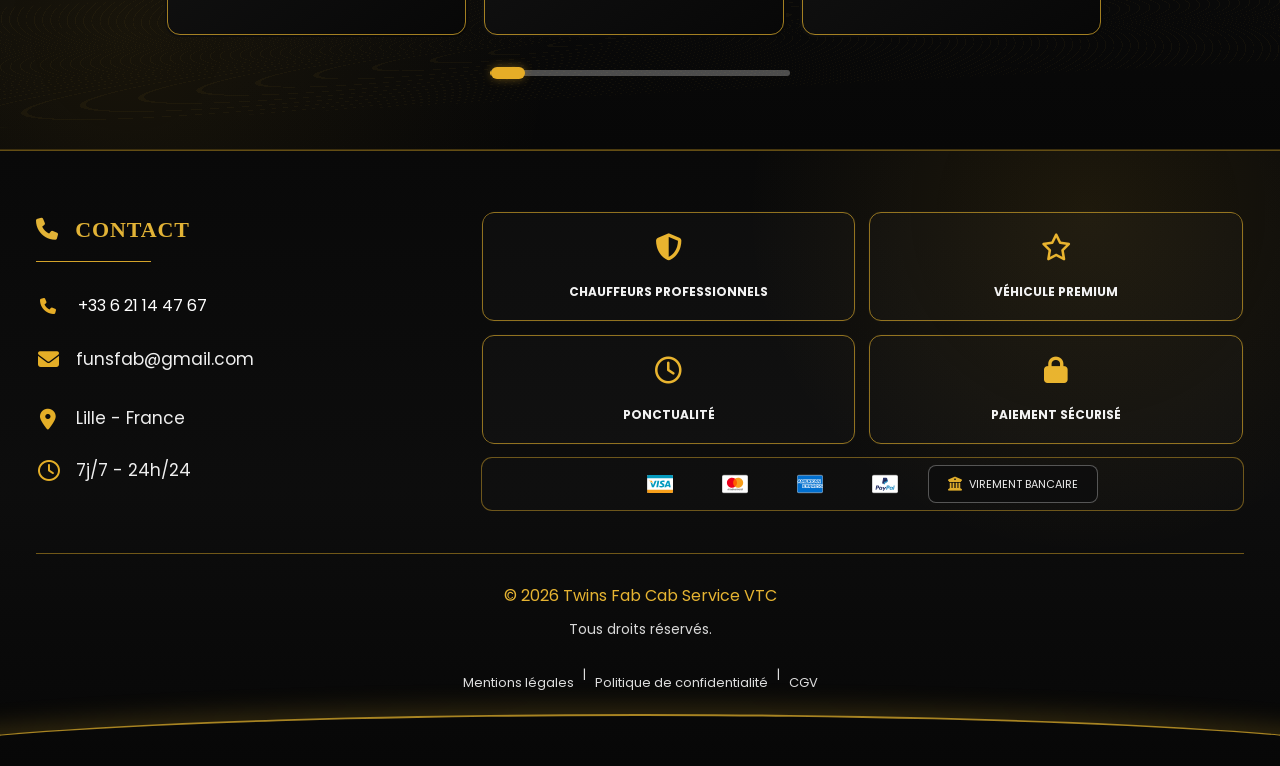
==== commit 8ce0a521: "Add files via upload" ====
--- a/index.html
+++ b/index.html
@@ -2162,47 +2162,7 @@
     });
   </script>
 
-<script>
-  function toggleMenu(event) {
-    event.preventDefault();
-    event.stopPropagation();
-
-    const nav = document.querySelector("#mainHeader nav");
-    const button = document.querySelector("#mainHeader .menu-btn");
-
-    if (!nav || !button) return;
-
-    const isOpen = nav.classList.toggle("open");
-
-    button.setAttribute("aria-expanded", isOpen ? "true" : "false");
-  }
-
-  document.addEventListener("click", function (event) {
-    const nav = document.querySelector("#mainHeader nav");
-    const button = document.querySelector("#mainHeader .menu-btn");
-
-    if (!nav || !button) return;
-
-    if (
-      nav.classList.contains("open") &&
-      !nav.contains(event.target) &&
-      !button.contains(event.target)
-    ) {
-      nav.classList.remove("open");
-      button.setAttribute("aria-expanded", "false");
-    }
-  });
-
-  document.querySelectorAll("#mainHeader nav a").forEach(function (link) {
-    link.addEventListener("click", function () {
-      const nav = document.querySelector("#mainHeader nav");
-      const button = document.querySelector("#mainHeader .menu-btn");
-
-      nav.classList.remove("open");
-      button.setAttribute("aria-expanded", "false");
-    });
-  });
-</script>
+
 <script>
 document.addEventListener("DOMContentLoaded", function () {
 
--- a/css/style.css
+++ b/css/style.css
@@ -1,7 +1,7 @@
 * {
   margin: 0;
   padding: 0;
-  box-sizing: border-box;
+
 }
 body{
 font-family:'Poppins',sans-serif;
@@ -62,11 +62,11 @@
 }
 
 .hero{
-display:flex;
-align-items:center;
+
+
 justify-content:space-between;
-gap:40px;
-padding:90px 10%;
+
+
 background:linear-gradient(90deg,#fff 45%,#f8f8f8);
 }
 
@@ -97,14 +97,14 @@
 
 .minimum{
 margin-top:20px;
-font-size:22px;
-font-weight:700;
-color:#b8860b;
+
+
+
 }
 
 .hero-image img{
 max-width:520px;
-width:100%;
+
 }
 
 section{
@@ -150,9 +150,9 @@
 }
 
 .whatsapp{
-position:fixed;
-right:15px;
-bottom:60px;
+
+
+
 background:#25D366;
 color:white;
 text-decoration:none;
@@ -160,7 +160,7 @@
 border-radius:50px;
 font-weight:700;
 box-shadow:0 8px 25px rgba(0,0,0,.25);
-z-index:999;
+
 }
 
 footer{
@@ -212,17 +212,13 @@
 
 .hero{
 flex-direction:column;
-padding:60px 25px;
+
 text-align:center;
 }
 
-.hero-text h2{
-font-size:42px;
-}
-
-.hero-text p{
-font-size:17px;
-}
+
+
+
 
 .hero-image img{
 margin-top:30px;
@@ -232,10 +228,7 @@
 font-size:30px;
 }
 
-.whatsapp{
-font-size:14px;
-padding:13px 20px;
-}
+
 
 }
 .tesla-benefits{
@@ -247,7 +240,7 @@
 }
 
 .menu-btn{
-display:none;
+
 background:#c89216;
 color:white;
 border:none;
@@ -305,9 +298,7 @@
 font-size:20px;
 }
 
-.hero-image img{
-max-width:360px;
-}
+
 
 }
 
@@ -320,7 +311,7 @@
 .hero-image img{
 display:block;
 width:100%;
-max-width:320px;
+
 margin:0 auto;
 }
 
@@ -364,7 +355,7 @@
 }
 }
 .car-caption{
-    text-align:center;
+
     margin-top:15px;
     font-size:18px;
     font-weight:600;
@@ -379,7 +370,7 @@
 }
 .feature-card .icon{
 font-size:42px;
-margin-bottom:15px;
+
 }
 
 .feature-card h3{
@@ -394,9 +385,7 @@
 color:#555;
 }
 
-.feature-card .icon i{
-    color:#b8860b;
-}
+
 .feature-card .icon{
 height:auto;
 min-height:0;
@@ -505,11 +494,11 @@
 
 
 .call-float {
-    position: fixed;
-    right: 25px;
-    bottom: 140px;   /* Move it above WhatsApp */
-    background: #111;
-    color: #fff;
+
+
+       /* Move it above WhatsApp */
+
+
     width: 60px;
     height: 60px;
     border-radius: 50%;
@@ -518,7 +507,7 @@
     justify-content: center;
     text-decoration: none;
     font-size: 28px;
-    z-index: 9999;
+
     box-shadow: 0 10px 25px rgba(0,0,0,.25);
 }
 
@@ -683,14 +672,14 @@
 .whatsapp {
   position: fixed;
   right: 25px;
-  bottom: 25px;
+
   z-index: 99999;
 }
 
 .call-float {
   position: fixed;
   right: 25px;
-  bottom: 95px;
+
   z-index: 99999;
 }
 
@@ -905,9 +894,7 @@
     transition: none;
   }
 }
-html {
-  scroll-behavior: smooth;
-}
+
 
 /* ===== Slow Tesla image zoom ===== */
 
@@ -919,7 +906,7 @@
   display: block;
   width: 100%;
   transform-origin: center;
-  animation: teslaSlowZoom 12s ease-in-out infinite;
+
   filter: drop-shadow(0 18px 30px rgba(0,0,0,0.18));
 }
 
@@ -962,8 +949,8 @@
 @media (max-width: 768px) {
   .hero {
     min-height: auto;
-    padding: 28px 20px 34px;
-    gap: 20px;
+
+
   }
 
   .hero-content h2 {
@@ -1031,26 +1018,13 @@
 
 /* Phone */
 @media (max-width: 768px) {
-  .brand-line {
-    justify-content: center;
-    gap: 10px;
-  }
-
-  .brand-mark {
-    width: 46px;
-    height: 46px;
-    flex-basis: 46px;
-    font-size: 17px;
-  }
-
-  .brand-text h1 {
-    font-size: clamp(22px, 6vw, 31px);
-    line-height: 1.08;
-  }
-
-  .brand-text p {
-    font-size: 16px;
-  }
+
+
+
+
+
+
+
 }
 
 .hero-image img {
@@ -1096,16 +1070,14 @@
 @media (max-width: 768px) {
   .booking-group {
     width: 100%;
-    margin-top: 6px;
+
   }
 
   .booking-group .btn {
     width: 100%;
   }
 
-  .booking-group .minimum {
-    margin-top: 12px;
-  }
+
 }
 
 .car-caption{
@@ -1121,10 +1093,10 @@
 /* ===== Sticky premium navigation ===== */
 
 #mainHeader {
-  position: sticky;
-  top: 0;
-  z-index: 1000;
-  background: rgba(255, 255, 255, 0.94);
+
+
+
+
   transition:
     background-color 0.3s ease,
     box-shadow 0.3s ease,
@@ -1159,11 +1131,7 @@
 
 /* Phone */
 @media (max-width: 768px) {
-  .hero-badge {
-    margin-bottom: 14px;
-    padding: 8px 13px;
-    font-size: 13px;
-  }
+
 }
 
 /* ========================================
@@ -1178,30 +1146,30 @@
   }
 
   #mainHeader .container {
-    position: relative;
-    display: flex;
-    align-items: center;
+
+
+
     justify-content: space-between;
     width: 100%;
-    padding: 14px 18px;
-    gap: 12px;
+
+
   }
 
   #mainHeader .logo {
     flex: 1;
-    min-width: 0;
+
   }
 
   .brand-line {
     display: flex;
     align-items: center;
-    justify-content: flex-start;
+
     gap: 12px;
   }
 
   .brand-mark {
-    width: 58px;
-    height: 58px;
+
+
     flex: 0 0 58px;
 
     display: flex;
@@ -1214,7 +1182,7 @@
     background: #111111;
     color: #d4a017;
 
-    font-size: 21px;
+
     font-weight: 800;
 
     box-shadow: 0 8px 20px rgba(0, 0, 0, 0.16);
@@ -1227,10 +1195,10 @@
 
   .brand-text h1 {
     margin: 0;
-    max-width: 230px;
-
-    font-size: 22px;
-    line-height: 1.05;
+
+
+
+
     text-align: left;
   }
 
@@ -1238,40 +1206,34 @@
     margin: 6px 0 0;
 
     color: #b8860b;
-    font-size: 15px;
-    line-height: 1.2;
+
+
     text-align: left;
   }
 
   .menu-btn {
-width: 42px;
-    height: 42px;
+
+
     flex: 0 0 58px;
-    margin: 0;
-
-    display: flex;
-    align-items: center;
-    justify-content: center;
-
-    border: none;
-    border-radius: 12px;
-
-    background: #cf950b;
-    color: #ffffff;
-
-    font-size: 15px;
+
+
+
+
+
+
+
+
+
+
+
+
+
     line-height: 1;
 
-    box-shadow: 0 8px 18px rgba(201, 149, 16, 0.25);
-  }
-
-  #mainHeader nav {
-    position: absolute;
-    top: 100%;
-    left: 18px;
-    right: 18px;
-    z-index: 1100;
-  }
+
+  }
+
+
 }
 
 
@@ -1284,31 +1246,31 @@
   }
 
   #mainHeader .container {
-    position: relative;
+
     overflow: visible !important;
   }
 
   #mainHeader nav {
-    display: none !important;
-
-    position: absolute !important;
-    top: calc(100% + 10px) !important;
-    left: 16px !important;
-    right: 16px !important;
-
-    width: auto !important;
+
+
+
+
+
+
+
+
     height: auto !important;
 
-    z-index: 99999 !important;
-
-    padding: 12px !important;
+
+
+
     margin: 0 !important;
 
-    background: #ffffff !important;
-    border: 1px solid rgba(201, 149, 16, 0.25);
-    border-radius: 14px;
-
-    box-shadow: 0 16px 38px rgba(0, 0, 0, 0.22);
+
+
+
+
+
   }
 
   #mainHeader nav.open {
@@ -1323,7 +1285,7 @@
     margin: 0 !important;
     padding: 0 !important;
 
-    gap: 3px !important;
+
     list-style: none !important;
   }
 
@@ -1333,10 +1295,10 @@
   }
 
   #mainHeader nav a {
-    display: block !important;
+
     width: 100% !important;
 
-    padding: 13px 14px !important;
+
 
     color: #111111 !important;
     background: transparent !important;
@@ -1344,14 +1306,10 @@
     text-align: left !important;
     text-decoration: none !important;
 
-    border-radius: 9px;
-  }
-
-  #mainHeader nav a:hover,
-  #mainHeader nav a:active {
-    color: #a97700 !important;
-    background: rgba(201, 149, 16, 0.12) !important;
-  }
+
+  }
+
+
 }
 
 /* ===== Keep mobile menu button at top-right ===== */
@@ -1373,10 +1331,10 @@
   }
 
   .menu-btn {
-    position: static !important;
+
     align-self: center !important;
     justify-self: end !important;
-    margin: 0 !important;
+
   }
 
   #mainHeader nav {
@@ -1387,43 +1345,26 @@
 /* ===== Premium mobile hero spacing ===== */
 
 @media (max-width: 768px) {
-  .hero {
-    padding: 24px 20px 34px !important;
-    gap: 18px !important;
-  }
+
 
   .hero-badge {
-    margin-bottom: 10px !important;
-    padding: 8px 14px !important;
-    font-size: 13px !important;
+
+
+
     line-height: 1.2 !important;
   }
 
-  .hero-text h2,
-  .hero-content h2 {
-    margin: 0 0 16px !important;
-    font-size: clamp(40px, 10.5vw, 56px) !important;
-    line-height: 1.04 !important;
-  }
-
-  .hero-text > p:not(.hero-badge),
-  .hero-content > p:not(.hero-badge):not(.minimum) {
-    margin-bottom: 18px !important;
-    font-size: 18px !important;
-    line-height: 1.45 !important;
-  }
-
-  .booking-group {
-    margin-top: 8px !important;
-  }
-
-  .booking-group .btn {
-    min-height: 58px;
-  }
+
+
+
+
+
+
+
 
   .booking-group .minimum {
-    margin-top: 10px !important;
-    font-size: 18px !important;
+
+
     line-height: 1.2 !important;
   }
 }
@@ -1436,72 +1377,43 @@
     padding-bottom: 20px !important;
   }
 
-  .brand-mark {
-    width: 52px !important;
-    height: 52px !important;
-    flex-basis: 52px !important;
-    font-size: 19px !important;
-  }
-
-  .brand-text h1 {
-    font-size: 20px !important;
-    line-height: 1.02 !important;
-  }
-
-  .brand-text p {
-    margin-top: 4px !important;
-    font-size: 14px !important;
-  }
-
-  .menu-btn {
-    width: 54px !important;
-    height: 54px !important;
-    flex-basis: 54px !important;
-    font-size: 29px !important;
-  }
-
-  .hero {
-    padding: 18px 18px 24px !important;
-  }
+
+
+
+
+
+
+
+
+
 
   .hero-badge {
     margin-bottom: 8px !important;
-    padding: 7px 12px !important;
-    font-size: 12px !important;
+
+
   }
 
   .hero-text h2,
   .hero-content h2 {
     margin-bottom: 12px !important;
-    font-size: clamp(35px, 9.2vw, 47px) !important;
-    line-height: 1.02 !important;
+
+
   }
 
   .hero-text > p:not(.hero-badge),
   .hero-content > p:not(.hero-badge):not(.minimum) {
     margin-bottom: 14px !important;
-    font-size: 16px !important;
-    line-height: 1.38 !important;
-  }
-
-  .booking-group {
-    margin-top: 4px !important;
-  }
-
-  .booking-group .btn {
-    min-height: 52px !important;
-    padding: 12px 22px !important;
-    font-size: 17px !important;
-  }
-
-  .booking-group .minimum {
-    margin-top: 7px !important;
-    font-size: 16px !important;
-  }
-
-  .hero-image {
-    margin-top: 14px !important;
-  }
+
+
+  }
+
+
+
+
+
+
+
+
 }
 /* ===== Final compact first-screen mobile layout ===== */
 
@@ -1531,11 +1443,11 @@
   }
 
   .menu-btn {
-    width: 48px !important;
-    height: 48px !important;
+
+
     flex-basis: 48px !important;
-    font-size: 25px !important;
-    border-radius: 12px !important;
+
+
   }
 
   .hero {
@@ -1590,20 +1502,20 @@
 @media (max-width: 768px) {
   .car-caption {
     margin: 10px auto 0 !important;
-    padding: 0 10px !important;
-
-    font-size: 13px !important;
-    line-height: 1.35 !important;
-    text-align: center !important;
+
+
+
+
+
   }
 
   .car-caption br {
     display: block;
-    margin-top: 4px;
+
   }
 
   .hero-image img {
-    max-height: 270px;
+
     object-fit: cover;
     border-radius: 16px;
   }
@@ -1733,9 +1645,9 @@
 
 @media (max-width: 768px) {
   #mainHeader nav {
-    padding: 10px !important;
+
     border: 1px solid rgba(201, 149, 16, 0.25);
-    border-radius: 16px;
+
 
     background: rgba(255, 255, 255, 0.98) !important;
 
@@ -1747,17 +1659,15 @@
     -webkit-backdrop-filter: blur(14px);
   }
 
-  #mainHeader nav ul {
-    gap: 4px !important;
-  }
+
 
   #mainHeader nav a {
     position: relative;
 
-    padding: 14px 16px !important;
-
-    font-size: 16px;
-    font-weight: 700;
+
+
+
+
 
     border-radius: 11px;
 
@@ -1769,11 +1679,11 @@
 
   #mainHeader nav a::after {
     content: "›";
-    position: absolute;
-    right: 16px;
+
+
 
     color: #c99510;
-    font-size: 22px;
+
     line-height: 1;
   }
 
@@ -1794,8 +1704,8 @@
     visibility: hidden;
     pointer-events: none;
 
-    transform: translateY(-12px) scale(0.98);
-    transform-origin: top center;
+
+
 
     max-height: 0;
     overflow: hidden;
@@ -1812,41 +1722,33 @@
     visibility: visible;
     pointer-events: auto;
 
-    transform: translateY(0) scale(1);
+
     max-height: 520px;
   }
 
-  #mainHeader nav ul {
-    gap: 2px !important;
-  }
-
-  #mainHeader nav a {
-    padding: 11px 15px !important;
-    font-size: 15px !important;
-  }
-
-  #mainHeader nav a::after {
-    right: 14px;
-    font-size: 20px;
-  }
+
+
+
+
+
 }
 /* ===== Small premium dropdown menu ===== */
 
 @media (max-width: 768px) {
 
   #mainHeader nav {
-    right: 14px !important;
-    top: calc(100% + 8px) !important;
-
-    width: 240px !important;
-    max-width: 240px !important;
+
+
+
+
+
 
     border-radius: 18px !important;
     padding: 8px 0 !important;
   }
 
   #mainHeader nav a {
-    padding: 8px 16px !important;
+
     font-size: 13px !important;
     font-weight: 600 !important;
   }
@@ -1857,7 +1759,7 @@
 
   #mainHeader nav a::after {
     right: 14px !important;
-    font-size: 16px !important;
+
   }
 
 }
@@ -1870,12 +1772,12 @@
   }
 
   #mainHeader nav {
-    left: auto !important;
-    right: 14px !important;
-    top: calc(100% + 8px) !important;
-
-    width: 280px !important;
-    max-width: calc(100vw - 28px) !important;
+
+
+
+
+
+
 
     transform: translateY(-10px) scale(0.97) !important;
     transform-origin: top right !important;
@@ -1961,9 +1863,7 @@
   background: linear-gradient(135deg, #c99700, #e6b325) !important;
   color: #ffffff !important;
 }
-html {
-  scroll-behavior: smooth;
-}
+
 
 /* ===== Correct anchor position under header ===== */
 
@@ -2149,11 +2049,11 @@
 /* ===== PREMIUM HERO ===== */
 
 .hero-premium{
-    position:relative;
-    overflow:hidden;
+
+
     background:#111;
-    color:#fff;
-    padding:70px 7%;
+
+
 }
 
 .hero-overlay{
@@ -2163,44 +2063,23 @@
     gap:60px;
 }
 
-.hero-left h1{
-    font-size:3.8rem;
-    font-weight:800;
-    line-height:1.1;
-    margin:25px 0;
-}
-
-.hero-left h1 span{
-    color:#c99510;
-}
+
+
+
 
 .google-rating{
-    display:inline-block;
-    padding:12px 22px;
-    border:1px solid rgba(255,255,255,.2);
-    border-radius:50px;
-    background:rgba(255,255,255,.05);
+
+
+
+
+
     font-weight:600;
 }
 
-.gold-line{
-    width:90px;
-    height:4px;
-    background:#c99510;
-    border-radius:10px;
-    margin:25px 0;
-}
-
-.hero-description{
-    font-size:1.3rem;
-    line-height:1.8;
-    color:#ddd;
-}
-.hero-features{
-    display:flex;
-    gap:30px;
-    margin:35px 0;
-}
+
+
+
+
 
 .hero-features .feature{
     display:flex;
@@ -2210,37 +2089,16 @@
     font-weight:600;
 }
 
-.hero-buttons{
-    display:flex;
-    gap:18px;
-    flex-wrap:wrap;
-}
-
-.btn-gold,
-.btn-outline{
-    display:inline-flex;
-    align-items:center;
-    justify-content:center;
-    min-height:58px;
-    padding:15px 24px;
-    border-radius:8px;
-    font-weight:700;
-    text-decoration:none;
-}
-
-.btn-gold{
-    background:linear-gradient(135deg, #c99510, #e0b84b);
-    color:#fff;
-}
-
-.btn-outline{
-    border:2px solid #fff;
-    color:#fff;
-    background:transparent;
-}
+
+
+
+
+
+
+
 
 .hero-right{
-    position:relative;
+
     display:flex;
     justify-content:center;
     align-items:flex-end;
@@ -2249,22 +2107,22 @@
 .hero-car{
     width:100%;
     max-width:720px;
-    display:block;
+
     position:relative;
     z-index:2;
 }
 
 .hero-location{
-    position:absolute;
-    right:0;
-    bottom:10px;
+
+
+
     z-index:3;
-    background:rgba(0,0,0,.72);
-    border:1px solid rgba(255,255,255,.15);
-    border-radius:40px;
-    padding:12px 20px;
-    font-weight:600;
-    white-space:nowrap;
+
+
+
+
+
+
 }
 
 /* ==================================================
@@ -2767,218 +2625,80 @@
 
 @media (max-width: 768px) {
 
-  #mainHeader.premium-header {
-    position: sticky;
-    padding: 0;
-  }
-
-  .premium-header .header-inner {
-    width: 100%;
-    min-height: 104px;
-    padding: 14px 18px;
-
-    display: grid;
-    grid-template-columns: 1fr auto;
-    gap: 12px;
-  }
-
-  .premium-brand {
-    gap: 10px;
-    min-width: 0;
-  }
+
+
+
+
+
 
   .premium-brand-mark {
-    width: 48px;
-    height: 56px;
+
+
     flex-basis: 48px;
-    font-size: 18px;
-  }
-
-  .premium-brand-mark::before {
-    top: -16px;
-    font-size: 18px;
-  }
-
-  .premium-brand-text {
-    min-width: 0;
-  }
-
-  .premium-brand-text strong {
-    max-width: 215px;
-    font-family: "Poppins", sans-serif;
-    font-size: 18px;
-    line-height: 1.05;
-    text-transform: none;
-    white-space: normal;
-  }
-
-  .premium-brand-text span {
-    margin-top: 5px;
-    font-size: 13px;
-    text-transform: none;
-  }
-
-  .header-booking-btn {
-    display: none;
-  }
-
-  .menu-btn {
-    width: 58px;
-    height: 58px;
-    margin: 0;
-
-    display: flex;
-    align-items: center;
-    justify-content: center;
-
-    color: #ffffff;
-    background: var(--gold);
-    border: 0;
-    border-radius: 13px;
-
-    font-size: 27px;
-  }
-
-  .premium-header nav {
-    position: absolute;
-    top: calc(100% + 8px);
-    left: 16px;
-    right: 16px;
-
-    display: block;
-    width: auto;
-    padding: 10px;
-
-    opacity: 0;
-    visibility: hidden;
-    pointer-events: none;
-
-    background: #ffffff;
-    border: 1px solid rgba(201, 154, 46, 0.28);
-    border-radius: 14px;
-    box-shadow: 0 18px 40px rgba(0, 0, 0, 0.22);
-
-    transform: translateY(-10px);
-    transition: 0.25s ease;
-  }
-
-  .premium-header nav.open {
-    opacity: 1;
-    visibility: visible;
-    pointer-events: auto;
-    transform: translateY(0);
-  }
-
-  .premium-header nav ul {
-    display: flex;
-    flex-direction: column;
-    align-items: stretch;
-    gap: 2px;
-  }
-
-  .premium-header nav a {
-    display: block;
-    width: 100%;
-    padding: 11px 13px;
-
-    color: #111111;
-    border-radius: 9px;
-
-    font-size: 14px;
-    text-align: left;
-  }
-
-  .premium-header nav a::after {
-    display: none;
-  }
-
-
-  .hero-premium {
-    min-height: auto;
-    padding: 38px 0 0;
-
-    background-image: none;
-    background-color: #0a0a0a;
-  }
+
+  }
+
+
+
+
+
+
+
+
+
+
+
+
+
+
+
+
+
+
+
+
+
+
+
+
+
 
   .hero-premium-inner {
-    width: 100%;
-    min-height: auto;
-
-    display: grid;
+
+
+
+
     grid-template-columns: 1fr;
   }
 
-  .hero-left {
-    width: 100%;
-    max-width: none;
-    padding: 0 22px 30px;
-  }
-
-  .google-rating {
-    margin-bottom: 26px;
-    padding: 10px 14px;
-    gap: 8px;
-
-    font-size: 13px;
-  }
-
-  .rating-stars {
-    letter-spacing: 1px;
-  }
-
-  .hero-left h1 {
-    font-size: clamp(42px, 12vw, 61px);
-    line-height: 1.03;
-    letter-spacing: -1px;
-  }
-
-  .gold-line {
-    width: 68px;
-    height: 3px;
-    margin: 22px 0 18px;
-  }
-
-  .hero-description {
-    font-size: 17px;
-    line-height: 1.5;
-  }
-
-  .hero-description br {
-    display: none;
-  }
-
-  .hero-features {
-    grid-template-columns: 1fr;
-    gap: 15px;
-    margin: 28px 0;
-  }
+
+
+
+
+
+
+
+
+
+
+
+
+
+
+
 
   .hero-feature-icon {
-    width: 44px;
-    height: 44px;
+
+
     flex-basis: 44px;
-    font-size: 19px;
-  }
-
-  .hero-buttons {
-    display: grid;
-    grid-template-columns: 1fr;
-    gap: 12px;
-  }
-
-  .btn-gold,
-  .btn-outline {
-    width: 100%;
-    min-height: 57px;
-    padding: 13px 18px;
-    font-size: 14px;
-  }
-
-  .hero-right {
-    min-height: auto;
-    padding: 0;
-  }
+
+  }
+
+
+
+
+
+
 
   .hero-car {
     display: block;
@@ -3005,32 +2725,21 @@
   }
 
 
-  .vehicle-info-strip {
-    margin-top: 0;
-    padding: 0;
-    background: #ffffff;
-  }
+
 
   .vehicle-info-grid {
-    width: 100%;
+
     min-height: auto;
-    padding: 22px 18px;
-
-    grid-template-columns: repeat(2, 1fr);
+
+
+
     gap: 0;
 
-    border-radius: 0;
-    box-shadow: none;
-  }
-
-  .vehicle-info-item {
-    min-height: 100px;
-    padding: 14px 10px;
-    gap: 11px;
-
-    border-right: 1px solid #eeeeee;
-    border-bottom: 1px solid #eeeeee;
-  }
+
+
+  }
+
+
 
   .vehicle-info-item:nth-child(2) {
     border-right: 0;
@@ -3046,42 +2755,29 @@
   }
 
   .vehicle-info-icon {
-    width: 35px;
+
     flex-basis: 35px;
-    font-size: 29px;
-  }
-
-  .vehicle-info-item strong {
-    font-size: 13px;
-  }
-
-  .vehicle-info-item span {
-    font-size: 11px;
-  }
+
+  }
+
+
+
+
 }
 
 /* ===== Approved mobile hero sizing fix ===== */
 
 @media (max-width: 768px) {
 
-  .hero-left h1 {
-    font-size: clamp(38px, 10vw, 50px) !important;
-    line-height: 1.04 !important;
-    letter-spacing: -1px !important;
-  }
-
-  .hero-left {
-    padding: 0 22px 28px !important;
-  }
+
+
+
 
   .google-rating {
     margin-bottom: 22px !important;
   }
 
-  .hero-description {
-    font-size: 16px !important;
-    line-height: 1.5 !important;
-  }
+
 }
 
 /* ==================================================
@@ -3092,117 +2788,36 @@
 
   /* ---------- HEADER ---------- */
 
-  .premium-header .header-inner {
-    min-height: 82px !important;
-    padding: 10px 14px !important;
-    grid-template-columns: minmax(0, 1fr) auto auto !important;
-    gap: 8px !important;
-  }
-
-  .premium-brand {
-    gap: 7px !important;
-  }
-
-  .premium-brand-mark {
-    width: 39px !important;
-    height: 46px !important;
-    flex: 0 0 39px !important;
-    font-size: 15px !important;
-    border-width: 2px !important;
-  }
-
-  .premium-brand-mark::before {
-    top: -14px !important;
-    font-size: 16px !important;
-  }
-
-  .premium-brand-text strong {
-    max-width: 128px !important;
-    font-family: Georgia, serif !important;
-    font-size: 15px !important;
-    line-height: 1.05 !important;
-    text-transform: uppercase !important;
-  }
-
-  .premium-brand-text span {
-    margin-top: 2px !important;
-    font-family: Georgia, serif !important;
-    font-size: 10px !important;
-    line-height: 1.05 !important;
-    text-transform: uppercase !important;
-  }
-
-  .header-booking-btn {
-    display: inline-flex !important;
-    min-height: 45px !important;
-    padding: 0 11px !important;
-    gap: 6px !important;
-    border-radius: 7px !important;
-    font-size: 10px !important;
-  }
-
-  .header-booking-btn span {
-    font-size: 0;
-  }
-
-  .header-booking-btn span::after {
-    content: "Réserver";
-    font-size: 10px;
-  }
-
-  .menu-btn {
-    width: 38px !important;
-    height: 45px !important;
-    padding: 0 !important;
-    color: #222222 !important;
-    background: transparent !important;
-    box-shadow: none !important;
-    font-size: 22px !important;
-  }
+
+
+
+
+
+
+
+
+
+
+
+
+
+
+
+
+
+
+
 
 
   /* ---------- HERO ---------- */
 
-  .hero-premium {
-    min-height: 730px !important;
-    padding: 32px 0 24px !important;
-
-    background-color: #090909 !important;
-    background-image:
-      linear-gradient(
-        180deg,
-        rgba(5, 5, 5, 0.78) 0%,
-        rgba(5, 5, 5, 0.58) 34%,
-        rgba(5, 5, 5, 0.23) 58%,
-        rgba(5, 5, 5, 0.82) 86%,
-        #080808 100%
-      ),
-      url("../images/tesla-model-y-lille.png") !important;
-
-    background-repeat: no-repeat !important;
-    background-size: cover !important;
-    background-position: 58% center !important;
-  }
-
-  .hero-premium-inner {
-    width: 100% !important;
-    min-height: 670px !important;
-    display: block !important;
-  }
-
-  .hero-left {
-    width: 100% !important;
-    max-width: none !important;
-    padding: 0 22px !important;
-  }
-
-  .google-rating {
-    margin: 0 0 22px !important;
-    padding: 8px 12px !important;
-    gap: 8px !important;
-    border-radius: 6px !important;
-    font-size: 12px !important;
-  }
+
+
+
+
+
+
+
 
   .google-rating strong {
     font-size: 13px !important;
@@ -3210,103 +2825,38 @@
 
   .rating-stars {
     font-size: 13px !important;
-    letter-spacing: 2px !important;
-  }
-
-  .hero-left h1 {
-    max-width: 330px !important;
-    margin: 0 !important;
-
-    font-size: clamp(34px, 9.4vw, 43px) !important;
-    line-height: 1.16 !important;
-    letter-spacing: -0.8px !important;
-  }
-
-  .gold-line {
-    width: 42px !important;
-    height: 2px !important;
-    margin: 17px 0 17px !important;
-  }
-
-  .hero-description {
-    max-width: 300px !important;
-    margin: 0 !important;
-
-    font-size: 15px !important;
-    line-height: 1.62 !important;
-  }
-
-  .hero-description br {
-    display: block !important;
-  }
+
+  }
+
+
+
+
+
+
+
+
 
 
   /* ---------- THREE FEATURES IN ONE ROW ---------- */
 
-  .hero-features {
-    position: absolute !important;
-    left: 14px !important;
-    right: 14px !important;
-    bottom: 132px !important;
-
-    display: grid !important;
-    grid-template-columns: repeat(3, 1fr) !important;
-    gap: 7px !important;
-
-    margin: 0 !important;
-  }
-
-  .hero-feature {
-    display: flex !important;
-    flex-direction: column !important;
-    align-items: center !important;
-    gap: 7px !important;
-    text-align: center !important;
-  }
-
-  .hero-feature-icon {
-    width: 42px !important;
-    height: 42px !important;
-    flex: 0 0 42px !important;
-    font-size: 18px !important;
-  }
-
-  .hero-feature div:last-child {
-    align-items: center !important;
-  }
-
-  .hero-feature strong,
-  .hero-feature span {
-    font-size: 11px !important;
-    line-height: 1.25 !important;
-  }
+
+
+
+
+
+
+
+
+
 
 
   /* ---------- BUTTONS ---------- */
 
-  .hero-buttons {
-    position: absolute !important;
-    left: 22px !important;
-    right: 22px !important;
-    bottom: 19px !important;
-
-    display: grid !important;
-    grid-template-columns: 1fr !important;
-    gap: 9px !important;
-  }
-
-  .btn-gold,
-  .btn-outline {
-    width: 100% !important;
-    min-height: 49px !important;
-    padding: 10px 14px !important;
-    border-radius: 5px !important;
-    font-size: 12px !important;
-  }
-
-  .btn-outline .fa-whatsapp {
-    font-size: 20px !important;
-  }
+
+
+
+
+
 
 
   /* Hide the separate image because it is now the hero background */
@@ -3324,63 +2874,35 @@
 
   /* ---------- VEHICLE INFORMATION CARD ---------- */
 
-  .vehicle-info-strip {
-    position: relative !important;
-    z-index: 20 !important;
-    margin-top: 0 !important;
-    padding: 0 16px 34px !important;
-    background: #ffffff !important;
-  }
+
 
   .vehicle-info-grid {
-    width: 100% !important;
+
     margin-top: -1px !important;
-    padding: 13px 18px !important;
-
-    display: grid !important;
-    grid-template-columns: 1fr !important;
-
-    background: #ffffff !important;
-    border-radius: 12px !important;
-    box-shadow: 0 10px 30px rgba(0, 0, 0, 0.13) !important;
-  }
-
-  .vehicle-info-item {
-    min-height: 73px !important;
-    padding: 12px 7px !important;
-
-    display: grid !important;
-    grid-template-columns: 48px 1fr !important;
-    gap: 13px !important;
-
-    border-right: 0 !important;
-    border-bottom: 1px solid #eeeeee !important;
-  }
-
-  .vehicle-info-item:last-child {
-    border-bottom: 0 !important;
-  }
-
-  .vehicle-info-icon {
-    width: 44px !important;
-    font-size: 30px !important;
-  }
-
-  .vehicle-info-item strong {
-    font-size: 13px !important;
-  }
-
-  .vehicle-info-item span {
-    font-size: 12px !important;
-  }
+
+
+
+
+
+
+
+
+  }
+
+
+
+
+
+
+
+
+
+
 
 
   /* Target screenshot does not show floating circles */
 
-  .call-float,
-  .whatsapp {
-    display: none !important;
-  }
+
 }
 /* ==================================================
    CLEAN FINAL MOBILE VERSION
@@ -3391,91 +2913,35 @@
   /* HEADER */
 
   #mainHeader.premium-header {
-    position: sticky !important;
-    top: 0 !important;
-    z-index: 5000 !important;
-    width: 100% !important;
-    background: #ffffff !important;
+
+
+
+
+
     overflow: visible !important;
   }
 
-  .premium-header .header-inner {
-    position: relative !important;
-    width: 100% !important;
-    min-height: 82px !important;
-    padding: 9px 14px !important;
-    margin: 0 !important;
-
-    display: grid !important;
-    grid-template-columns: minmax(0, 1fr) auto auto !important;
-    align-items: center !important;
-    gap: 8px !important;
-
-    overflow: visible !important;
-  }
-
-  .premium-brand {
-    display: flex !important;
-    align-items: center !important;
-    min-width: 0 !important;
-    gap: 7px !important;
-  }
+
+
+
 
   .premium-brand-mark {
-    width: 38px !important;
-    height: 46px !important;
-    flex: 0 0 38px !important;
-    font-size: 14px !important;
+
+
+
+
     border-width: 2px !important;
   }
 
-  .premium-brand-mark::before {
-    top: -14px !important;
-    font-size: 15px !important;
-  }
-
-  .premium-brand-text {
-    min-width: 0 !important;
-  }
-
-  .premium-brand-text strong {
-    display: block !important;
-    width: 120px !important;
-    max-width: 120px !important;
-
-    font-family: Georgia, serif !important;
-    font-size: 13px !important;
-    line-height: 1.04 !important;
-    text-transform: uppercase !important;
-    white-space: normal !important;
-  }
-
-  .premium-brand-text span {
-    display: block !important;
-    margin-top: 2px !important;
-
-    font-family: Georgia, serif !important;
-    font-size: 8px !important;
-    line-height: 1.05 !important;
-    text-transform: uppercase !important;
-    white-space: nowrap !important;
-  }
-
-  .header-booking-btn {
-    display: inline-flex !important;
-    align-items: center !important;
-    justify-content: center !important;
-
-    width: auto !important;
-    min-width: 88px !important;
-    min-height: 44px !important;
-    margin: 0 !important;
-    padding: 0 10px !important;
-
-    gap: 5px !important;
-    border-radius: 7px !important;
-    font-size: 9px !important;
-  }
+
+
+
+
+
+
+
+
+
 
   .header-booking-btn span {
     font-size: 0 !important;
@@ -3486,59 +2952,12 @@
     font-size: 9px !important;
   }
 
-  .menu-btn {
-    display: flex !important;
-    align-items: center !important;
-    justify-content: center !important;
-
-    width: 36px !important;
-    min-width: 36px !important;
-    height: 44px !important;
-    margin: 0 !important;
-    padding: 0 !important;
-
-    color: #222222 !important;
-    background: transparent !important;
-    border: 0 !important;
-    border-radius: 0 !important;
-    box-shadow: none !important;
-
-    font-size: 25px !important;
-  }
+
 
 
   /* MOBILE MENU */
 
-  .premium-header nav {
-    position: absolute !important;
-    top: calc(100% + 7px) !important;
-    right: 14px !important;
-    left: auto !important;
-
-    display: block !important;
-    width: 270px !important;
-    max-width: calc(100vw - 28px) !important;
-    height: auto !important;
-    padding: 9px !important;
-    margin: 0 !important;
-
-    opacity: 0 !important;
-    visibility: hidden !important;
-    pointer-events: none !important;
-
-    background: #ffffff !important;
-    border: 1px solid rgba(201, 154, 46, 0.28) !important;
-    border-radius: 14px !important;
-    box-shadow: 0 18px 40px rgba(0, 0, 0, 0.22) !important;
-
-    transform: translateY(-8px) !important;
-    transition:
-      opacity 0.25s ease,
-      visibility 0.25s ease,
-      transform 0.25s ease !important;
-
-    z-index: 99999 !important;
-  }
+
 
   .premium-header nav.open,
   .premium-header nav.active {
@@ -3549,36 +2968,20 @@
   }
 
   .premium-header nav ul {
-    display: flex !important;
-    flex-direction: column !important;
+
+
     align-items: stretch !important;
-    width: 100% !important;
-    gap: 2px !important;
-    margin: 0 !important;
-    padding: 0 !important;
-  }
-
-  .premium-header nav li {
-    width: 100% !important;
-  }
-
-  .premium-header nav a {
-    display: block !important;
-    width: 100% !important;
-    padding: 11px 13px !important;
-
-    color: #111111 !important;
-    background: transparent !important;
-    border-radius: 9px !important;
-
-    font-size: 14px !important;
-    text-align: left !important;
-    text-decoration: none !important;
-  }
-
-  .premium-header nav a::after {
-    display: none !important;
-  }
+
+
+
+
+  }
+
+
+
+
+
+
 
   .premium-header nav a:hover,
   .premium-header nav a:active,
@@ -3591,17 +2994,17 @@
   /* HERO — TESLA USED ONLY AS BACKGROUND */
 
   .hero-premium {
-    position: relative !important;
-
-    width: 100% !important;
-    height: calc(100svh - 82px) !important;
-    min-height: 620px !important;
-    max-height: 760px !important;
-
-    padding: 0 !important;
-    overflow: hidden !important;
-
-    color: #ffffff !important;
+
+
+
+
+
+
+
+
+
+
+
     background-color: #080808 !important;
 
     background-image:
@@ -3620,202 +3023,52 @@
     background-position: 58% center !important;
   }
 
-  .hero-premium-inner {
-    position: relative !important;
-    width: 100% !important;
-    height: 100% !important;
-    min-height: 0 !important;
-    margin: 0 !important;
-    display: block !important;
-  }
-
-  .hero-left {
-    position: static !important;
-    width: 100% !important;
-    height: 100% !important;
-    max-width: none !important;
-    padding: 0 !important;
-  }
-
-  .google-rating {
-    position: absolute !important;
-    top: 28px !important;
-    left: 20px !important;
-
-    display: inline-flex !important;
-    align-items: center !important;
-    gap: 7px !important;
-
-    margin: 0 !important;
-    padding: 7px 11px !important;
-
-    color: #ffffff !important;
-    background: rgba(5, 5, 5, 0.56) !important;
-    border: 1px solid rgba(255, 255, 255, 0.24) !important;
-    border-radius: 7px !important;
-
-    font-size: 11px !important;
-    transform: none !important;
-  }
-
-  .google-rating strong,
-  .rating-stars {
-    font-size: 12px !important;
-  }
-
-  .rating-stars {
-    letter-spacing: 1px !important;
-  }
-
-  .hero-left h1 {
-    position: absolute !important;
-    top: 100px !important;
-    left: 20px !important;
-
-    width: calc(100% - 40px) !important;
-    max-width: 330px !important;
-    margin: 0 !important;
-
-    color: #ffffff !important;
-    font-size: clamp(29px, 8.5vw, 36px) !important;
-    line-height: 1.08 !important;
-    letter-spacing: -0.7px !important;
-  }
-
-  .hero-left h1 span {
-    color: var(--gold-light) !important;
-  }
-
-  .gold-line {
-    position: absolute !important;
-    top: 224px !important;
-    left: 20px !important;
-
-    width: 45px !important;
-    height: 2px !important;
-    margin: 0 !important;
-
-    background: var(--gold) !important;
-  }
-
-  .hero-description {
-    position: absolute !important;
-    top: 250px !important;
-    left: 20px !important;
-
-    width: calc(100% - 40px) !important;
-    max-width: 300px !important;
-    margin: 0 !important;
-
-    color: #ffffff !important;
-    font-size: 13px !important;
-    line-height: 1.48 !important;
-  }
-
-  .hero-description br {
-    display: block !important;
-  }
+
+
+
+
+
+
+
+
+
+
+
+
+
+
+
+
+
+
+
 
 
   /* FEATURES */
 
-  .hero-features {
-    position: absolute !important;
-    right: 12px !important;
-    bottom: 122px !important;
-    left: 12px !important;
-
-    display: grid !important;
-    grid-template-columns: repeat(3, 1fr) !important;
-    gap: 5px !important;
-
-    margin: 0 !important;
-  }
-
-  .hero-feature {
-    display: flex !important;
-    flex-direction: column !important;
-    align-items: center !important;
-    justify-content: flex-start !important;
-    gap: 5px !important;
-
-    text-align: center !important;
-  }
-
-  .hero-feature-icon {
-    width: 36px !important;
-    height: 36px !important;
-    flex: 0 0 36px !important;
-
-    display: flex !important;
-    align-items: center !important;
-    justify-content: center !important;
-
-    color: var(--gold-light) !important;
-    border: 2px solid var(--gold) !important;
-    border-radius: 50% !important;
-
-    font-size: 15px !important;
-  }
-
-  .hero-feature div:last-child {
-    display: flex !important;
-    flex-direction: column !important;
-    align-items: center !important;
-  }
-
-  .hero-feature strong,
-  .hero-feature span {
-    color: #ffffff !important;
-    font-size: 9px !important;
-    line-height: 1.18 !important;
-  }
+
+
+
+
+
+
+
+
+
 
 
   /* HERO BUTTONS */
 
-  .hero-buttons {
-    position: absolute !important;
-    right: 20px !important;
-    bottom: 12px !important;
-    left: 20px !important;
-
-    display: grid !important;
-    grid-template-columns: 1fr !important;
-    gap: 6px !important;
-
-    margin: 0 !important;
-  }
-
-  .btn-gold,
-  .btn-outline {
-    display: inline-flex !important;
-    align-items: center !important;
-    justify-content: center !important;
-
-    width: 100% !important;
-    height: 47px !important;
-    min-height: 47px !important;
-    margin: 0 !important;
-    padding: 8px 12px !important;
-
-    border-radius: 5px !important;
-    font-size: 10px !important;
-    line-height: 1 !important;
-  }
-
-  .btn-outline .fa-whatsapp {
-    font-size: 17px !important;
-  }
+
+
+
+
+
 
 
   /* REMOVE THE SEPARATE CAR IMAGE */
 
-  .hero-right,
-  .hero-car,
-  .hero-location {
-    display: none !important;
-  }
+
 
 
   /* VEHICLE INFORMATION CARD */
@@ -3824,7 +3077,7 @@
     position: relative !important;
     z-index: 20 !important;
 
-    margin-top: 0 !important;
+
     padding: 0 14px 28px !important;
 
     background: #ffffff !important;
@@ -3873,10 +3126,7 @@
     font-size: 12px !important;
   }
 
-  .call-float,
-  .whatsapp {
-    display: none !important;
-  }
+
 }
 
 /* ==================================================
@@ -4258,97 +3508,17 @@
 
 @media (max-width: 768px) {
 
-  .premium-brand {
-    display: flex !important;
-    align-items: center !important;
-    gap: 9px !important;
-    min-width: 0 !important;
-    text-decoration: none !important;
-  }
-
-  .premium-brand-mark {
-    position: relative !important;
-
-    width: 45px !important;
-    height: 54px !important;
-    flex: 0 0 45px !important;
-
-    display: flex !important;
-    align-items: center !important;
-    justify-content: center !important;
-
-    color: #c99a2e !important;
-    background: #ffffff !important;
-    border: 2px solid #c99a2e !important;
-
-    clip-path: polygon(
-      50% 0%,
-      92% 14%,
-      88% 72%,
-      50% 100%,
-      12% 72%,
-      8% 14%
-    ) !important;
-
-    font-family: Georgia, "Times New Roman", serif !important;
-    font-size: 18px !important;
-    font-weight: 700 !important;
-    line-height: 1 !important;
-
-    box-shadow: none !important;
-  }
-
-  .premium-brand-mark::before {
-    content: "♛" !important;
-
-    position: absolute !important;
-    top: -16px !important;
-    left: 50% !important;
-
-    transform: translateX(-50%) !important;
-
-    color: #c99a2e !important;
-    font-size: 18px !important;
-    line-height: 1 !important;
-  }
-
-  .premium-brand-text {
-    display: flex !important;
-    flex-direction: column !important;
-    min-width: 0 !important;
-  }
-
-  .premium-brand-text strong {
-    display: block !important;
-
-    width: 118px !important;
-    max-width: 118px !important;
-
-    color: #111111 !important;
-
-    font-family: Georgia, "Times New Roman", serif !important;
-    font-size: 13px !important;
-    font-weight: 700 !important;
-    line-height: 1.04 !important;
-
-    text-transform: uppercase !important;
-    white-space: normal !important;
-  }
-
-  .premium-brand-text span {
-    display: block !important;
-    margin-top: 3px !important;
-
-    color: #b88923 !important;
-
-    font-family: Georgia, "Times New Roman", serif !important;
-    font-size: 8px !important;
-    font-weight: 700 !important;
-    line-height: 1.1 !important;
-
-    text-transform: uppercase !important;
-    white-space: nowrap !important;
-  }
+
+
+
+
+
+
+
+
+
+
+
 }
 /* ==================================================
    FINAL MOBILE LOGO AND MENU FIX
@@ -4356,25 +3526,20 @@
 
 @media (max-width: 768px) {
 
-  #mainHeader,
-  #mainHeader.premium-header {
-    position: relative !important;
-    overflow: visible !important;
-    z-index: 99999 !important;
-  }
+
 
   .premium-header .header-inner {
     position: relative !important;
     overflow: visible !important;
 
-    width: 100% !important;
-    min-height: 96px !important;
-    padding: 12px 18px !important;
-
-    display: grid !important;
-    grid-template-columns: minmax(0, 1fr) auto auto !important;
-    align-items: center !important;
-    gap: 10px !important;
+
+
+
+
+
+
+
+
   }
 
   /* ---------- LOGO ---------- */
@@ -4443,7 +3608,7 @@
     content: "♛" !important;
 
     position: absolute !important;
-    top: -22px !important;
+
     left: 50% !important;
 
     transform: translateX(-50%) !important;
@@ -4628,15 +3793,15 @@
 
   #mainHeader,
   #mainHeader.premium-header {
-    position: sticky !important;
-    top: 0 !important;
-    left: 0 !important;
-    width: 100% !important;
-
-    z-index: 99999 !important;
+
+
+
+
+
+
     overflow: visible !important;
 
-    background: #ffffff !important;
+
   }
 
   #accueil {
@@ -4648,15 +3813,12 @@
 
 @media (max-width: 768px) {
   #mainHeader.premium-header {
-    position: sticky !important;
-    top: 0 !important;
+
+
     padding-top: 10px !important;
   }
 
-  .premium-header .header-inner {
-    min-height: 106px !important;
-    padding: 20px 18px 12px !important;
-  }
+
 
   .premium-brand-mark::before {
     top: -14px !important;
@@ -4665,6 +3827,30 @@
 
 /* ==================================================
    FINAL FIX — MOBILE HEADER MUST NEVER MOVE
+================================================== */
+
+@media (max-width: 768px) {
+
+
+
+  .premium-header .header-inner {
+
+
+
+
+
+
+
+    transform: none !important;
+  }
+
+
+
+
+}
+
+/* ==================================================
+   FINAL MOBILE HEADER HEIGHT FIX
 ================================================== */
 
 @media (max-width: 768px) {
@@ -4677,53 +3863,6 @@
     left: 0 !important;
 
     width: 100% !important;
-    height: 116px !important;
-    padding: 0 !important;
-
-    background: #ffffff !important;
-    z-index: 999999 !important;
-    transform: none !important;
-  }
-
-  .premium-header .header-inner {
-    width: 100% !important;
-    height: 116px !important;
-    min-height: 116px !important;
-
-    margin: 0 !important;
-    padding: 22px 18px 12px !important;
-
-    transform: none !important;
-  }
-
-  main {
-    padding-top: 116px !important;
-  }
-
-  #accueil,
-  #services,
-  #trajets,
-  #vehicule,
-  #apropos,
-  #contact {
-    scroll-margin-top: 116px !important;
-  }
-}
-
-/* ==================================================
-   FINAL MOBILE HEADER HEIGHT FIX
-================================================== */
-
-@media (max-width: 768px) {
-
-  #mainHeader,
-  #mainHeader.premium-header {
-    position: fixed !important;
-    top: 0 !important;
-    right: 0 !important;
-    left: 0 !important;
-
-    width: 100% !important;
     height: 168px !important;
     padding: 0 !important;
 
@@ -4788,18 +3927,9 @@
   font-weight: 700 !important;
 }
 
-  main {
-    padding-top: 168px !important;
-  }
-
-  #accueil,
-  #services,
-  #trajets,
-  #vehicule,
-  #apropos,
-  #contact {
-    scroll-margin-top: 168px !important;
-  }
+
+
+
 }
 @media (max-width: 768px) {
   main {
@@ -5135,57 +4265,27 @@
 
 @media (max-width: 768px) {
 
-  .vehicle-experience {
-    padding: 18px 14px 28px !important;
-  }
-
-  .vehicle-experience-inner {
-    border-radius: 18px;
-  }
-
-  .vehicle-experience-heading {
-    padding: 32px 18px 22px;
-  }
-
-  .vehicle-experience-heading p {
-    font-size: 28px;
-  }
-
-  .vehicle-experience-heading h2 {
-    font-size: 32px;
-  }
-
-  .vehicle-experience .vehicle-info-grid {
-    margin: 0 14px 84px !important;
-    gap: 11px !important;
-  }
-
-  .vehicle-experience .vehicle-info-item {
-    min-height: 104px !important;
-    padding: 16px !important;
-    grid-template-columns: 64px 1fr !important;
-    gap: 15px !important;
-  }
-
-  .vehicle-experience .vehicle-info-icon {
-    width: 60px !important;
-    height: 60px !important;
-    font-size: 24px !important;
-  }
-
-  .vehicle-experience .vehicle-info-item strong {
-    font-size: 17px !important;
-  }
-
-  .vehicle-experience .vehicle-info-item span {
-    font-size: 14px !important;
-  }
-
-  .vehicle-experience-footer {
-    min-height: 64px;
-    padding: 13px 14px;
-    font-size: 16px;
-  }
+
+
+
+
+
+
+
+
+
+
+
+
+
+
+
+
+
+
+
+
+
 }
 
 /* ==================================================
@@ -5496,9 +4596,9 @@
   position: relative;
 
   min-height: 94px;
-  padding: 14px 42px 14px 78px;
-
-  display: flex;
+
+
+
   align-items: center;
 
   background:
@@ -5592,13 +4692,13 @@
 /* SKYLINE */
 
 .why-premium-skyline {
-  position: absolute;
-  right: 0;
-  bottom: 66px;
-  left: 0;
-  z-index: 1;
-
-  height: 98px;
+
+
+
+
+
+
+
 
   display: flex;
   align-items: flex-end;
@@ -5607,26 +4707,20 @@
 
   padding: 0 16px;
 
-  opacity: 0.45;
+
   pointer-events: none;
 }
 
 .why-premium-skyline::before {
-  content: "";
-  position: absolute;
+
+
   right: 0;
-  bottom: 0;
-  left: 0;
-
-  height: 2px;
-
-  background:
-    linear-gradient(
-      90deg,
-      transparent,
-      rgba(223, 173, 39, 0.8),
-      transparent
-    );
+
+
+
+
+
+
 
   box-shadow:
     0 0 15px rgba(223, 173, 39, 0.55);
@@ -5691,13 +4785,13 @@
 /* FOOTER BUTTON */
 
 .why-premium-footer {
-  position: absolute;
-  right: 16px;
-  bottom: 16px;
-  left: 16px;
-  z-index: 5;
-
-  min-height: 54px;
+
+
+
+
+
+
+
   padding: 11px 15px;
 
   display: flex;
@@ -5771,103 +4865,45 @@
 
 @media (max-width: 768px) {
 
-  .why-premium {
-    padding: 14px 12px 24px;
-  }
-
-  .why-premium-inner {
-    padding: 18px 12px 98px;
-    border-radius: 20px;
-  }
-
-  .why-premium-inner::before {
-    top: -105px;
-    left: -235px;
-    width: 390px;
-    height: 690px;
-  }
+
+
+
+
+
 
   .why-premium-intro {
-    max-width: 165px;
+
     margin-bottom: 18px;
-    padding: 18px 2px 8px;
-  }
-
-  .why-premium-crown {
-    margin-bottom: 6px;
-    font-size: 20px;
-  }
-
-  .why-premium-intro > p {
-    font-size: 22px;
-  }
-
-  .why-premium-intro h2 {
-    font-size: 27px;
-  }
-
-  .why-premium-line {
-    width: 50px;
-    margin: 13px 0 10px;
-  }
-
-  .why-premium-intro > span {
-    max-width: 125px;
-    font-size: 13px;
-  }
-
-  .why-premium-diamond {
-    margin-top: 12px;
-    font-size: 23px;
-  }
-
-  .why-premium-list {
-    gap: 9px;
-  }
-
-  .why-premium-card {
-    min-height: 82px;
-    padding: 11px 34px 11px 68px;
-    border-radius: 14px;
-  }
-
-  .why-premium-icon {
-    left: 11px;
-    width: 48px;
-    height: 48px;
-    font-size: 19px;
-  }
-
-  .why-premium-text h3 {
-    font-size: 15px;
-  }
-
-  .why-premium-text p {
-    margin-top: 3px;
-    font-size: 12px;
-  }
-
-  .why-premium-arrow {
-    right: 13px;
-    font-size: 15px;
-  }
-
-  .why-premium-skyline {
-    bottom: 58px;
-    height: 76px;
-    gap: 4px;
-  }
-
-  .why-premium-footer {
-    right: 12px;
-    bottom: 12px;
-    left: 12px;
-
-    min-height: 48px;
-    padding: 9px 12px;
-
-    font-size: 14px;
-  }
+
+  }
+
+
+
+
+
+
+
+
+
+
+
+
+
+
+
+
+
+
+
+
+
+
+
+
+
+
+
+
 }
 
 /* ==================================================
@@ -5977,7 +5013,7 @@
   }
 
   .why-premium-card {
-    min-height: 100px;
+
 
     padding:
       12px
@@ -6289,7 +5325,7 @@
 /* Payment logos */
 
 .why-premium-payment-logos {
-  margin-top: 18px;
+
   padding-top: 14px;
 
   display: grid;
@@ -8838,9 +7874,9 @@
 
     border:1px solid rgba(230,183,55,.35);
 
-    border-radius:26px;
-
-    padding:35px 28px;
+
+
+
 
     box-shadow:
     0 0 45px rgba(212,165,36,.12),
@@ -8848,7 +7884,7 @@
 
     display:flex;
     flex-direction:column;
-    gap:30px;
+
 
     position:relative;
 
@@ -8887,7 +7923,7 @@
 
     color:#fff;
 
-    font-size:34px;
+
 
     font-weight:800;
 
@@ -8909,9 +7945,9 @@
 
     align-items:center;
 
-    gap:12px;
-
-    margin-bottom:25px;
+
+
+
 
 }
 
@@ -8919,7 +7955,7 @@
 
     color:#fff;
 
-    font-size:54px;
+
 
     font-weight:800;
 
@@ -8933,7 +7969,7 @@
 
     color:#f6c443;
 
-    font-size:26px;
+
 
 }
 
@@ -8941,7 +7977,7 @@
 
     color:#bdbdbd;
 
-    font-size:20px;
+
 
 }
 
@@ -8953,7 +7989,7 @@
 
     justify-content:center;
 
-    padding:15px 34px;
+
 
     border-radius:50px;
 
@@ -8986,7 +8022,7 @@
 }
 
 .luxury-reviews-google-title {
-  font-size: 27px;
+
   line-height: 1.2;
 }
 
@@ -8996,9 +8032,7 @@
   margin-bottom: 20px;
 }
 
-.luxury-reviews-score strong {
-  font-size: 42px;
-}
+
 
 .luxury-reviews-stars {
   font-size: 22px;
@@ -9045,7 +8079,7 @@
   display: flex;
   max-width: 900px;
   margin: 0 auto;
-  padding: 0 42px;
+
   align-items: center;
   justify-content: center;
 }
@@ -9053,13 +8087,13 @@
 .luxury-review-card {
   width: 100%;
   max-width: 620px;
-  padding: 30px 22px;
+
 
   color: #ffffff;
   text-align: left;
 
   border: 1px solid rgba(218, 168, 39, 0.7);
-  border-radius: 20px;
+
 
   background:
     linear-gradient(
@@ -9127,14 +8161,14 @@
 .luxury-review-card blockquote {
   margin: 0;
   color: #eeeeee;
-  font-size: 17px;
+
   line-height: 1.7;
 }
 
 .luxury-review-arrow{
-width:54px;
-height:54px;
-font-size:22px;
+
+
+
 border:2px solid #d7a625;
 background:#111;
 box-shadow:0 0 25px rgba(214,167,38,.25);
@@ -9457,12 +8491,12 @@
 
 .payment-badge {
   display: grid;
-  min-height: 62px;
-  padding: 10px;
+
+
   place-items: center;
-  border-radius: 8px;
-  background: #f7f7f7;
-  box-shadow: 0 8px 18px rgba(0, 0, 0, 0.25);
+
+
+
   font-weight: 800;
   text-align: center;
 }
@@ -9581,13 +8615,11 @@
     font-size: 14px;
   }
 
-  .luxury-footer__payment-grid {
-    gap: 10px;
-  }
+
 
   .payment-badge {
     min-height: 54px;
-    padding: 8px;
+
   }
 
   .payment-badge--visa,
@@ -9604,8 +8636,8 @@
   }
 
   .luxury-footer__bottom {
-    margin-top: 24px;
-    padding-top: 24px;
+
+
     padding-bottom: 24px;
   }
 }
@@ -9614,7 +8646,7 @@
   .luxury-footer__legal {
     flex-direction: column;
     align-items: center;
-    gap: 10px;
+
   }
 
   .luxury-footer__legal > span {
@@ -9624,49 +8656,32 @@
 
 /* FIX OFFICIAL PAYMENT LOGOS */
 
-.payment-badge {
-  overflow: hidden;
-}
+
 
 .payment-badge img {
   display: block;
-  width: 100%;
-  max-width: 120px;
-  height: 42px;
-  margin: 0 auto;
-  object-fit: contain;
+
+
+
+
+
 }
 
 /* Slight visual balancing per logo */
-.payment-badge--mastercard img {
-  max-width: 92px;
-}
-
-.payment-badge--amex img {
-  max-width: 105px;
-}
-
-.payment-badge--paypal img {
-  max-width: 112px;
-}
+
+
+
+
+
 
 @media (max-width: 699px) {
-  .payment-badge img {
-    height: 34px;
-    max-width: 105px;
-  }
-
-  .payment-badge--mastercard img {
-    max-width: 82px;
-  }
-
-  .payment-badge--amex img {
-    max-width: 92px;
-  }
-
-  .payment-badge--paypal img {
-    max-width: 98px;
-  }
+
+
+
+
+
+
+
 }
 /* PAYMENT LOGOS — NO WHITE CARDS */
 
@@ -9782,7 +8797,7 @@
   }
 
   #mainHeader .header-inner {
-    position: relative !important;
+
 
     width: 100% !important;
     max-width: none !important;
@@ -9885,36 +8900,36 @@
 
   /* Company name */
  #mainHeader .premium-brand-text span {
-    grid-area: subtitle !important;
-
-    justify-self: center !important;
+
+
+
     align-self: start !important;
 
-    width: auto !important;
-    margin: 2px 0 0 0 !important;
-
-    display: flex !important;
-    align-items: center !important;
-    justify-content: center !important;
-    gap: 6px !important;
-
-    color: #b88923 !important;
-
-    font-family: Georgia, "Times New Roman", serif !important;
-    font-size: 8px !important;
-    font-weight: 700 !important;
-    line-height: 1 !important;
-
-    white-space: nowrap !important;
-    text-align: center !important;
+
+
+
+
+
+
+
+
+
+
+
+
+
+
+
+
+
 }
 
   /* Subtitle */
   #mainHeader .premium-brand-text span {
     grid-area: subtitle !important;
 
-    width: 100% !important;
-    margin: 2px 0 0 !important;
+
+
 
     display: flex !important;
     align-items: center !important;
@@ -9924,13 +8939,13 @@
     color: #b88923 !important;
 
     font-family: Georgia, "Times New Roman", serif !important;
-    font-size: 7px !important;
+
     font-weight: 700 !important;
-    line-height: 1.1 !important;
-
-    text-align: center !important;
+
+
+
     text-transform: uppercase !important;
-    white-space: nowrap !important;
+
   }
 
   #mainHeader .premium-brand-text span::before,
@@ -9947,13 +8962,13 @@
   #mainHeader .header-booking-btn {
     grid-area: button !important;
 
-    width: 92px !important;
-    min-width: 92px !important;
-    max-width: 92px !important;
+
+
+
     min-height: 46px !important;
 
     margin: 0 !important;
-    padding: 0 7px !important;
+
 
     display: inline-flex !important;
     align-items: center !important;
@@ -9966,7 +8981,7 @@
     background: linear-gradient(135deg, #b98612, #edc54f) !important;
     border-radius: 8px !important;
 
-    font-size: 9px !important;
+
     font-weight: 800 !important;
     text-transform: uppercase !important;
     white-space: nowrap !important;
@@ -9982,22 +8997,22 @@
   #mainHeader .menu-btn {
     grid-area: menu !important;
 
-    position: static !important;
-
-    width: 32px !important;
+
+
+
     min-width: 32px !important;
-    height: 46px !important;
-
-    margin: 0 !important;
-    padding: 0 !important;
-
-    display: flex !important;
-    align-items: center !important;
-    justify-content: center !important;
+
+
+
+
+
+
+
+
 
     color: #111 !important;
-    background: transparent !important;
-    border: 0 !important;
+
+
     box-shadow: none !important;
 
     font-size: 27px !important;
@@ -10033,8 +9048,8 @@
     grid-column: 2 !important;
     grid-row: 1 !important;
 
-    font-size: 13px !important;
-    line-height: 1.08 !important;
+
+
     text-align: center !important;
     white-space: nowrap !important;
   }
@@ -10045,12 +9060,12 @@
     grid-row: 2 !important;
 
     justify-self: start !important;
-    width: 100% !important;
-    margin: 2px 0 0 !important;
-
-    font-size: 7px !important;
-    text-align: center !important;
-    white-space: nowrap !important;
+
+
+
+
+
+
     overflow: visible !important;
   }
 
@@ -10949,8 +9964,7 @@
       rgba(255, 252, 247, 0.68) 0%,
       rgba(255, 252, 247, 0.78) 55%,
       rgba(255, 255, 255, 1) 100%
-    ),
-    url("../images/lille-background.jpg") center center / cover no-repeat;
+    );
 }
 
 .reservation-hero::after {
@@ -11310,9 +10324,9 @@
 }
 
 .reservation-direct-contact {
-  display: grid;
-  grid-template-columns: 1fr auto 1fr;
-  width: min(100%, 560px);
+
+
+
   min-height: 54px;
   margin: 16px auto 0;
   align-items: center;
@@ -12017,22 +11031,22 @@
 }
 /* Footer phone contact button */
 .footer-contact-btn{
-    display:grid;
+
     grid-template-columns:48px 1fr;
-    align-items:center;
-    width:100%;
-    padding:0;
-    margin:0;
-
-    color:inherit;
-    font:inherit;
-    text-align:left;
-
-    background:transparent;
-    border:none;
+
+
+
+
+
+
+
+
+
+
+
     outline:none;
     box-shadow:none;
-    cursor:pointer;
+
 
     appearance:none;
     -webkit-appearance:none;
@@ -12493,20 +11507,20 @@
   width: 100%;
   margin-top: 6px;
 
-  display: grid;
-  grid-template-columns: repeat(2, 1fr);
-  gap: 12px;
+
+
+
 }
 
 .reservation-contact-option {
-  min-height: 74px;
-  padding: 14px 8px;
-
-  display: flex;
-  flex-direction: column;
-  align-items: center;
-  justify-content: center;
-  gap: 7px;
+
+
+
+
+
+
+
+
 
   color: #a87900;
   background: #ffffff;
@@ -12514,7 +11528,7 @@
   border: 1.5px solid rgba(190, 142, 15, 0.4);
   border-radius: 18px;
 
-  font-size: 15px;
+
   font-weight: 700;
   text-align: center;
   text-decoration: none;
@@ -12591,31 +11605,24 @@
 
 /* ===== FINAL CONTACT BUTTON FIX ===== */
 
-.reservation-help-section .reservation-direct-contact {
-  display: grid !important;
-  grid-template-columns: repeat(2, minmax(0, 1fr)) !important;
-  grid-auto-rows: 96px !important;
-  gap: 10px !important;
-}
+
 
 .reservation-help-section .reservation-contact-option {
-  width: 100% !important;
-  height: 96px !important;
-  min-height: 96px !important;
-  padding: 8px 5px !important;
+
+
+
+
 
   display: flex !important;
   flex-direction: column !important;
   align-items: center !important;
   justify-content: center !important;
-  gap: 6px !important;
-
-  font-size: 14px !important;
-}
-
-.reservation-help-section .reservation-contact-option i {
-  font-size: 27px !important;
-}
+
+
+
+}
+
+
 
 /* WhatsApp icon without Font Awesome */
 .reservation-help-section
@@ -12632,8 +11639,8 @@
   content: "" !important;
 
   display: block !important;
-  width: 28px !important;
-  height: 28px !important;
+
+
 
   background-image: url("data:image/svg+xml,%3Csvg xmlns='http://www.w3.org/2000/svg' viewBox='0 0 24 24'%3E%3Cpath fill='%2316a94a' d='M17.472 14.382c-.297-.149-1.758-.867-2.03-.967-.273-.099-.471-.148-.67.15-.197.297-.767.966-.94 1.164-.173.199-.347.223-.644.075-.297-.15-1.255-.463-2.39-1.475-.883-.788-1.48-1.761-1.653-2.059-.173-.297-.018-.458.13-.606.134-.133.298-.347.446-.521.149-.173.198-.297.298-.495.099-.198.05-.372-.025-.521-.075-.149-.669-1.612-.916-2.207-.242-.579-.487-.5-.669-.51-.173-.008-.371-.01-.57-.01-.198 0-.52.075-.792.372-.272.297-1.04 1.016-1.04 2.479 0 1.462 1.065 2.875 1.213 3.074.149.198 2.095 3.2 5.076 4.487.709.306 1.262.489 1.694.626.712.226 1.36.194 1.872.118.571-.085 1.758-.719 2.006-1.413.248-.694.248-1.289.173-1.413-.074-.124-.272-.198-.57-.347M12.05 21.785a9.87 9.87 0 0 1-5.034-1.378l-.361-.214-3.741.982.998-3.648-.235-.374a9.86 9.86 0 0 1-1.51-5.26C2.168 6.443 6.603 2.01 12.055 2.01a9.82 9.82 0 0 1 7.021 2.91 9.82 9.82 0 0 1 2.9 7.026c-.002 5.45-4.437 9.884-9.926 9.839M20.465 3.488A11.815 11.815 0 0 0 12.05 0C5.495 0 .16 5.335.157 11.892c0 2.096.547 4.142 1.588 5.945L.057 24l6.305-1.654a11.882 11.882 0 0 0 5.683 1.448h.005c6.554 0 11.89-5.335 11.893-11.893a11.821 11.821 0 0 0-3.478-8.413'/%3E%3C/svg%3E") !important;
 
@@ -12644,31 +11651,13 @@
 
 /* ===== VERY SMALL CONTACT BUTTONS ===== */
 
-.reservation-help-section .reservation-direct-contact {
-  grid-auto-rows: 50px !important;
-  gap: 8px !important;
-}
-
-.reservation-help-section .reservation-contact-option {
-  height: 50px !important;
-  min-height: 50px !important;
-  padding: 4px !important;
-  gap: 2px !important;
-
-  border-radius: 12px !important;
-  font-size: 11px !important;
-  line-height: 1 !important;
-}
-
-.reservation-help-section .reservation-contact-option i {
-  font-size: 18px !important;
-}
-
-.reservation-help-section
-.reservation-whatsapp-option::before {
-  width: 18px !important;
-  height: 18px !important;
-}
+
+
+
+
+
+
+
 /* ===== SMALL INNER CONTACT BUTTONS ===== */
 
 .reservation-help-section .reservation-direct-contact {
@@ -13329,3 +12318,124 @@
   }
 }
 
+
+/* =========================================================
+   FINAL MOBILE LANGUAGE MENU + COMPACT CARD SPACING
+   Added 2026-08-22
+   Reservation form/card spacing is intentionally untouched.
+   ========================================================= */
+
+.mobile-language-switcher {
+  display: none;
+}
+
+@media screen and (max-width: 768px) {
+
+  /* Keep the four languages inside the hamburger panel so the
+     header itself remains clean and balanced. */
+  #mainHeader .desktop-language-switcher {
+    display: none !important;
+  }
+
+  #mainHeader nav .mobile-language-switcher {
+    display: grid !important;
+    grid-template-columns: repeat(4, minmax(0, 1fr)) !important;
+    gap: 6px !important;
+    width: 100% !important;
+    margin: 8px 0 0 !important;
+    padding: 10px 4px 2px !important;
+    border-top: 1px solid rgba(201, 154, 46, 0.24) !important;
+  }
+
+  #mainHeader nav .mobile-language-switcher .language-option {
+    appearance: none !important;
+    min-width: 0 !important;
+    min-height: 38px !important;
+    margin: 0 !important;
+    padding: 6px 4px !important;
+
+    display: inline-flex !important;
+    align-items: center !important;
+    justify-content: center !important;
+    gap: 4px !important;
+
+    color: #111111 !important;
+    background: #fffaf2 !important;
+    border: 1px solid rgba(201, 154, 46, 0.34) !important;
+    border-radius: 9px !important;
+    box-shadow: none !important;
+
+    font-family: inherit !important;
+    font-size: 10px !important;
+    font-weight: 800 !important;
+    line-height: 1 !important;
+    cursor: pointer !important;
+  }
+
+  #mainHeader nav .mobile-language-switcher .language-option img {
+    display: block !important;
+    width: 17px !important;
+    height: 12px !important;
+    object-fit: cover !important;
+    border-radius: 1px !important;
+  }
+
+  #mainHeader nav .mobile-language-switcher .language-option.is-active {
+    color: #8f6507 !important;
+    background: rgba(212, 166, 42, 0.16) !important;
+    border-color: #c99a2e !important;
+  }
+
+  /* HOME PAGE — tighten vertical gaps between card groups. */
+  body:not(.reservation-page) .vehicle-experience .vehicle-info-grid {
+    gap: 4px !important;
+  }
+
+  body:not(.reservation-page) .why-premium-list {
+    gap: 4px !important;
+  }
+
+  body:not(.reservation-page) .tarifs-list {
+    gap: 4px !important;
+  }
+
+  body:not(.reservation-page) .tarifs-layout {
+    gap: 6px !important;
+  }
+
+  body:not(.reservation-page) .tarifs-payment-list {
+    gap: 4px !important;
+  }
+
+  body:not(.reservation-page) .destinations-main-layout {
+    gap: 6px !important;
+  }
+
+  body:not(.reservation-page) .destinations-featured-list {
+    gap: 4px !important;
+  }
+
+  body:not(.reservation-page) .destinations-more-list {
+    gap: 4px !important;
+  }
+
+  body:not(.reservation-page) .luxury-contact__cards {
+    gap: 5px !important;
+  }
+
+  /* INFORMATION PAGE — compact every stacked card/section gap. */
+  .information-page section.information-links {
+    gap: 5px !important;
+    padding-top: 4px !important;
+    padding-bottom: 5px !important;
+  }
+
+  .information-page .information-custom-destination {
+    padding-top: 5px !important;
+    padding-bottom: 5px !important;
+  }
+
+  .information-page .information-footer {
+    margin-top: 5px !important;
+  }
+}
--- a/css/desktop.css
+++ b/css/desktop.css
@@ -292,27 +292,27 @@
 
 @media screen and (min-width: 1024px) {
   #accueil .google-rating {
-    display: inline-flex !important;
-    align-items: center !important;
-    gap: 10px !important;
-
-    position: absolute !important;
-    top: 105px !important;
-    left: 6% !important;
+
+
+
+
+
+
+
     z-index: 20 !important;
 
-    width: max-content !important;
-    margin: 0 !important;
-    padding: 8px 14px !important;
+
+
+
 
     color: #ffffff !important;
     background: rgba(7, 12, 19, 0.65) !important;
     border: 1px solid rgba(255, 255, 255, 0.2) !important;
     border-radius: 10px !important;
 
-    opacity: 1 !important;
-    visibility: visible !important;
-    transform: none !important;
+
+
+
   }
 
   #accueil .rating-stars {
@@ -535,12 +535,12 @@
   #mainHeader.premium-header .premium-brand-mark {
     position: relative !important;
 
-    width: 72px !important;
-    height: 82px !important;
-    min-width: 72px !important;
-    flex: 0 0 72px !important;
-
-    margin: 4px 0 0 !important;
+
+
+
+
+
+
 
     color: transparent !important;
     background: transparent !important;
@@ -561,24 +561,24 @@
     content: "TF" !important;
 
     position: absolute !important;
-    top: 12px !important;
+
     left: 50% !important;
     transform: translateX(-50%) !important;
 
-    width: 60px !important;
-    height: 66px !important;
+
+
 
     display: flex !important;
     align-items: center !important;
     justify-content: center !important;
 
-    color: #b8891f !important;
-    background: #fffaf0 !important;
-    border: 3px solid #c49a2c !important;
-    border-radius: 18px 18px 25px 25px !important;
+
+
+
+
 
     font-family: Georgia, "Times New Roman", serif !important;
-    font-size: 29px !important;
+
     font-weight: 700 !important;
     line-height: 1 !important;
 
@@ -591,34 +591,30 @@
     content: "♛" !important;
 
     position: absolute !important;
-    top: -7px !important;
+
     left: 50% !important;
     transform: translateX(-50%) !important;
 
     color: #c49a2c !important;
-    font-size: 24px !important;
+
     line-height: 1 !important;
 
     z-index: 2 !important;
   }
 
-  #mainHeader.premium-header .premium-brand-text {
-    width: 240px !important;
-    align-items: center !important;
-    text-align: center !important;
-  }
+
 
   #mainHeader.premium-header .premium-brand-text strong {
     font-family: Georgia, "Times New Roman", serif !important;
-    font-size: 23px !important;
+
     line-height: 0.96 !important;
-    text-align: center !important;
+
   }
 
   #mainHeader.premium-header .brand-subtitle {
     margin-top: 7px !important;
-    color: #d4a62a !important;
-    text-align: center !important;
+
+
   }
 }
 
@@ -652,7 +648,7 @@
     width: 43px !important;
     height: 46px !important;
 
-    background: #fffaf0 !important;
+
     border: 2px solid #c49a2c !important;
     border-radius: 12px 12px 17px 17px !important;
 
@@ -673,13 +669,13 @@
   }
 
   #mainHeader.premium-header .premium-brand-text strong {
-    color: #ffffff !important;
+
     font-size: 18px !important;
     text-align: left !important;
   }
 
   #mainHeader.premium-header .brand-subtitle {
-    color: #d4a62a !important;
+
     font-size: 8px !important;
     text-align: left !important;
   }
@@ -883,7 +879,7 @@
     aspect-ratio: 1.55 / 1;
 
     perspective: 1500px;
-    cursor: pointer;
+
   }
 
   #vehicule .tf-business-card {
@@ -894,9 +890,7 @@
 
     transform-style: preserve-3d;
 
-    transition:
-      transform 0.9s
-      cubic-bezier(0.22, 0.75, 0.25, 1);
+
   }
 
 
@@ -1179,8 +1173,8 @@
   #vehicule .business-card-logo .premium-brand-mark {
     position: relative !important;
 
-    width: 64px !important;
-    height: 72px !important;
+
+
 
     display: flex !important;
     align-items: center !important;
@@ -1190,12 +1184,12 @@
     background: #fffaf0 !important;
 
     border: 2px solid #d4a33a !important;
-    border-radius: 17px 17px 20px 20px !important;
+
 
     clip-path: none !important;
 
     font-family: Georgia, "Times New Roman", serif !important;
-    font-size: 25px !important;
+
     font-weight: 500 !important;
     line-height: 1 !important;
 
@@ -1208,7 +1202,7 @@
     content: "♛" !important;
 
     position: absolute !important;
-    top: -20px !important;
+
     left: 50% !important;
 
     transform: translateX(-50%) !important;
@@ -1216,7 +1210,7 @@
     color: #d4a12f !important;
     background: transparent !important;
 
-    font-size: 21px !important;
+
     line-height: 1 !important;
   }
 
@@ -2864,7 +2858,7 @@
     padding: 12px 10px !important;
     margin: 0 !important;
 
-    border: 1px solid rgba(224, 174, 43, 0.55) !important;
+
     border-radius: 13px !important;
 
     background: rgba(255, 255, 255, 0.015) !important;
@@ -3273,9 +3267,7 @@
   min-height: 64px !important;
   padding: 0 !important;
 }
-   .reservation-page .reservation-field-passengers select {
-  font-size: 14px !important;
-   }
+
 
 .reservation-page .reservation-field-triptype select {
   width: 100% !important;
@@ -3441,16 +3433,7 @@
   text-align: left !important;
 }
 
-.information-page .information-footer__content {
-  width: min(100%, 1120px) !important;
-  max-width: 1120px !important;
-  margin: 0 auto !important;
-
-  display: grid !important;
-  grid-template-columns: 100px 230px 1fr 310px !important;
-  align-items: center !important;
-  gap: 28px !important;
-}
+
 
 
 
@@ -3483,8 +3466,8 @@
 /* COLUMN 4 — VALUES */
 
 .information-page .information-footer__benefits {
-  margin: 0 !important;
-  padding: 0 !important;
+
+
   border: 0 !important;
 }
 
@@ -3503,12 +3486,12 @@
 
 .information-page .information-footer__bottom {
   width: min(100%, 1120px);
-  margin: 22px auto 0 !important;
+
   padding-top: 14px !important;
 
   border-top: 1px solid rgba(255, 255, 255, 0.15);
 
-  text-align: center;
+
 }
 
 .information-page .information-footer__bottom p {
@@ -3525,13 +3508,9 @@
 }
 
 
-   .information-page .information-footer__brand .premium-brand {
-  margin: 0 !important;
-}
-
-.information-page .information-footer__brand .premium-brand-text {
-  text-align: left !important;
-}
+
+
+
 /* =========================================
    INFORMATION FOOTER — FINAL ALIGNMENT
    ========================================= */
@@ -3558,22 +3537,19 @@
 }
 
 .information-page .information-footer__brand .premium-brand {
-  display: flex !important;
-  align-items: center !important;
+
+
   justify-content: center !important;
-  gap: 16px !important;
+
   width: auto !important;
-  margin: 0 !important;
-  padding: 0 !important;
-}
-
-.information-page .information-footer__brand .premium-brand-text {
-  display: block !important;
-  text-align: left !important;
-}
+
+
+}
+
+
 
 .information-page .information-footer__brand .premium-brand-text strong {
-  display: block !important;
+
   white-space: nowrap !important;
 }
 
@@ -3740,25 +3716,11 @@
 
   /* Keep the brand, navigation and language selector in the
      same desktop slots on Home, Reservation and Information. */
-  #mainHeader.premium-header .header-inner {
-    display: grid !important;
-    grid-template-columns: 285px minmax(0, 1fr) 190px !important;
-    column-gap: 20px !important;
-    align-items: center !important;
-  }
-
-  #mainHeader .premium-brand {
-    grid-column: 1 !important;
-    justify-self: start !important;
-  }
-
-  #mainHeader nav,
-  .information-page #mainHeader nav {
-    grid-column: 2 !important;
-    width: 100% !important;
-    margin: 0 !important;
-    justify-self: stretch !important;
-  }
+
+
+
+
+
 
   #mainHeader nav ul {
     width: 100% !important;
@@ -3768,9 +3730,9 @@
 
   #mainHeader .desktop-language-switcher,
   .information-page #mainHeader .desktop-language-switcher {
-    grid-column: 3 !important;
-    justify-self: end !important;
-    margin: 0 !important;
+
+
+
     gap: 14px !important;
   }
 
@@ -3799,7 +3761,7 @@
 @media screen and (min-width: 1024px) and (max-width: 1179px) {
   #mainHeader.premium-header .header-inner {
     grid-template-columns: 245px minmax(0, 1fr) 170px !important;
-    column-gap: 12px !important;
+
   }
 
   #mainHeader nav ul {
@@ -3863,3 +3825,158 @@
     padding-bottom: 6px !important;
   }
 }
+
+/* =========================================================
+   FINAL DESKTOP HEADER ALIGNMENT + INFORMATION COMPACTNESS
+   Added 2026-08-22
+   ========================================================= */
+@media screen and (min-width: 1024px) {
+
+  /* Brand | centered navigation | language selector.
+     The navigation sits in the exact middle of the available
+     space between the brand and the language group. */
+
+
+
+
+
+
+  #mainHeader nav ul,
+  .information-page #mainHeader nav ul {
+
+    grid-template-columns: repeat(6, minmax(0, 1fr)) !important;
+
+
+
+
+
+  }
+
+
+
+
+
+
+
+  #mainHeader .mobile-language-switcher {
+    display: none !important;
+  }
+
+  /* Information page: keep every major card group close together. */
+  .information-page section.information-links {
+    gap: 6px !important;
+    padding-top: 4px !important;
+    padding-bottom: 4px !important;
+  }
+
+  .information-page .information-custom-destination {
+    padding-top: 4px !important;
+    padding-bottom: 4px !important;
+  }
+
+  .information-page .information-custom-card {
+    margin-top: 0 !important;
+    margin-bottom: 0 !important;
+  }
+
+  .information-page .information-footer {
+    margin-top: 6px !important;
+  }
+}
+
+@media screen and (min-width: 1024px) and (max-width: 1179px) {
+
+
+
+}
+
+/* =========================================================
+   FINAL DESKTOP MENU SPACING FIX
+   Equal spacing between every navigation item.
+   Desktop only — mobile remains untouched.
+   ========================================================= */
+@media screen and (min-width: 1024px) {
+
+  /* Keep brand, nav and language group in fixed desktop slots. */
+  #mainHeader.premium-header .header-inner {
+    display: grid !important;
+    grid-template-columns: max-content minmax(0, 1fr) max-content !important;
+    column-gap: 24px !important;
+    align-items: center !important;
+  }
+
+  #mainHeader .premium-brand {
+    grid-column: 1 !important;
+    justify-self: start !important;
+  }
+
+  #mainHeader nav,
+  .information-page #mainHeader nav {
+    grid-column: 2 !important;
+    width: 100% !important;
+    min-width: 0 !important;
+    margin: 0 !important;
+    justify-self: stretch !important;
+  }
+
+  /* IMPORTANT: use flex, not six equal grid cells.
+     Equal grid cells were causing TRAJETS POPULAIRES and
+     NOTRE VÉHICULE to overlap. */
+  #mainHeader nav ul,
+  .information-page #mainHeader nav ul {
+    display: flex !important;
+    align-items: center !important;
+    justify-content: space-between !important;
+    width: 100% !important;
+    max-width: none !important;
+    margin: 0 !important;
+    padding: 0 !important;
+    gap: 18px !important;
+  }
+
+  #mainHeader nav li,
+  .information-page #mainHeader nav li {
+    flex: 0 0 auto !important;
+    width: auto !important;
+    min-width: 0 !important;
+    text-align: center !important;
+  }
+
+  #mainHeader nav a,
+  .information-page #mainHeader nav a {
+    display: inline-block !important;
+    width: auto !important;
+    max-width: none !important;
+    font-size: 11px !important;
+    letter-spacing: 0 !important;
+    text-align: center !important;
+    white-space: nowrap !important;
+  }
+
+  #mainHeader .desktop-language-switcher,
+  .information-page #mainHeader .desktop-language-switcher {
+    grid-column: 3 !important;
+    justify-self: end !important;
+    margin: 0 !important;
+  }
+}
+
+/* Slightly tighter type/gaps on smaller desktop/laptop widths,
+   while preserving the same equal menu spacing behavior. */
+@media screen and (min-width: 1024px) and (max-width: 1179px) {
+  #mainHeader.premium-header .header-inner {
+    width: min(98%, 1420px) !important;
+    column-gap: 14px !important;
+  }
+
+  #mainHeader nav ul,
+  .information-page #mainHeader nav ul {
+    gap: 10px !important;
+  }
+
+  #mainHeader nav a,
+  .information-page #mainHeader nav a {
+    font-size: 9px !important;
+    letter-spacing: -0.1px !important;
+  }
+}
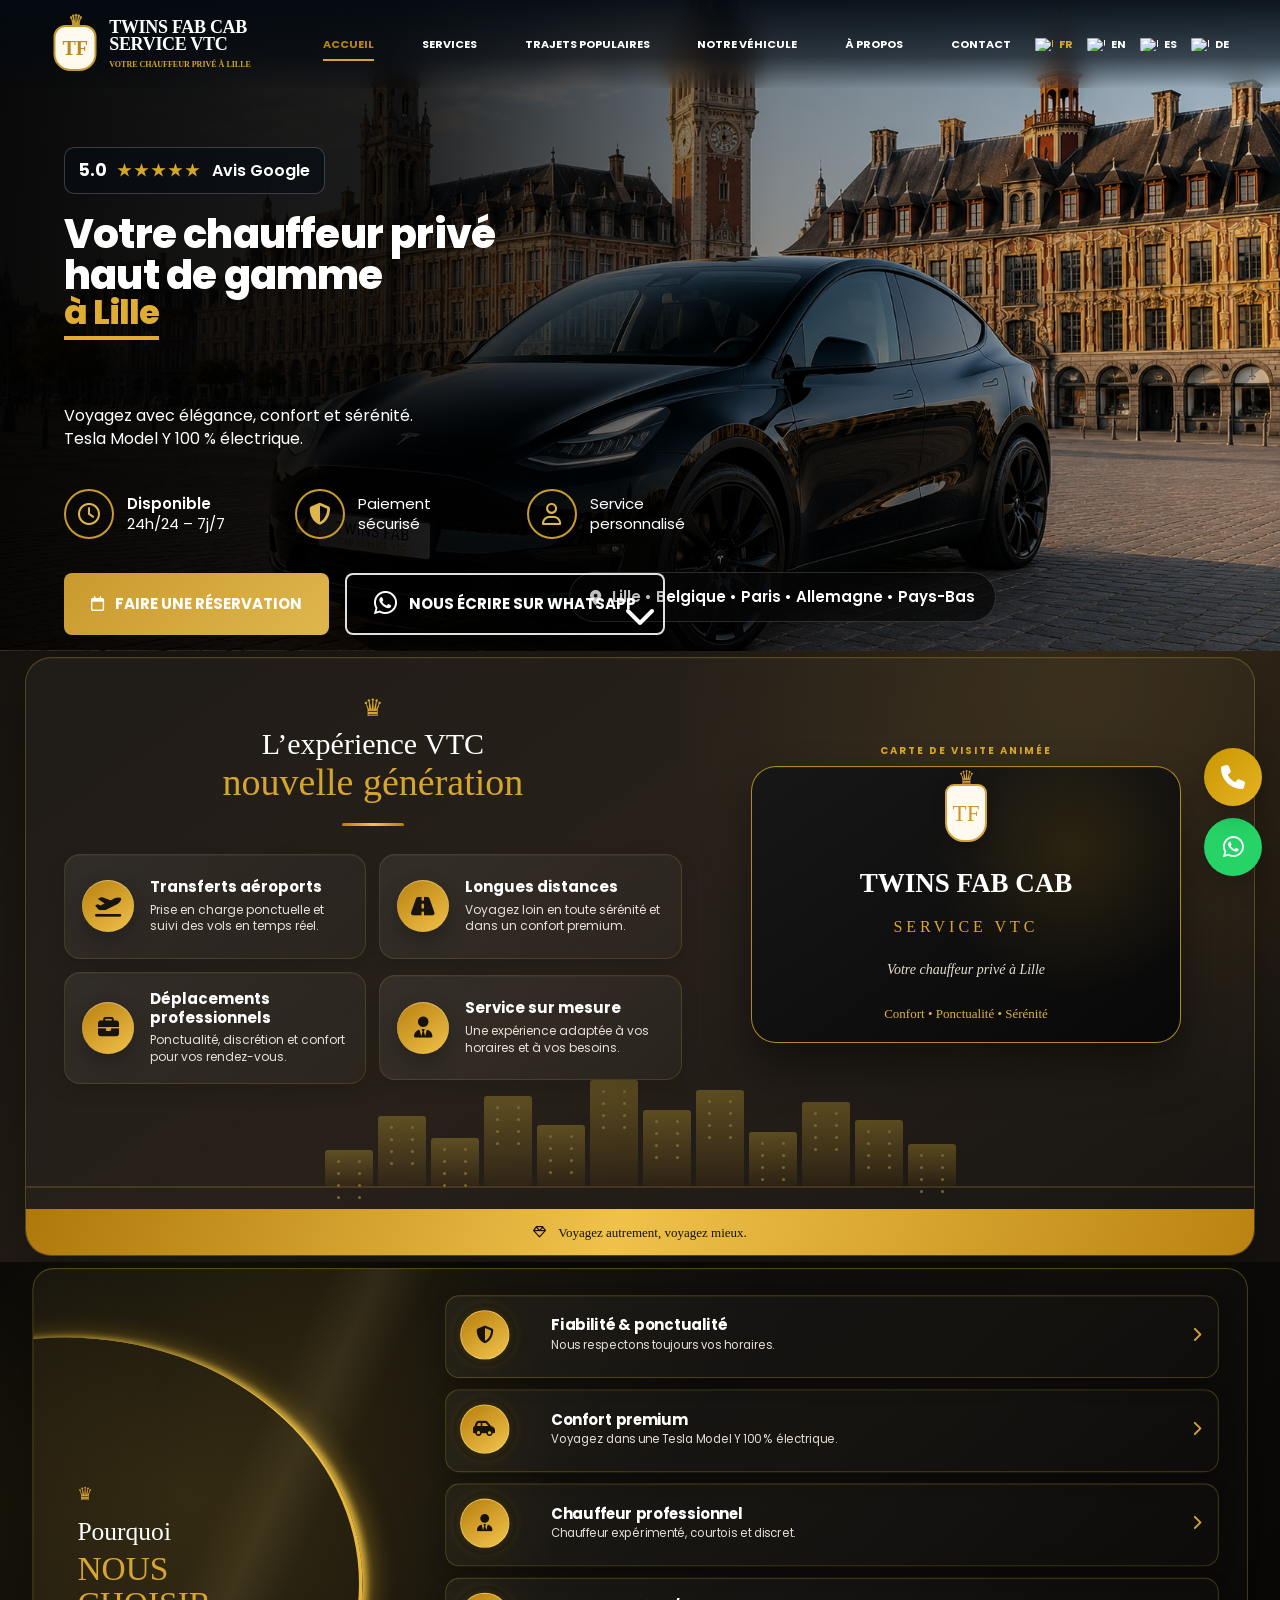
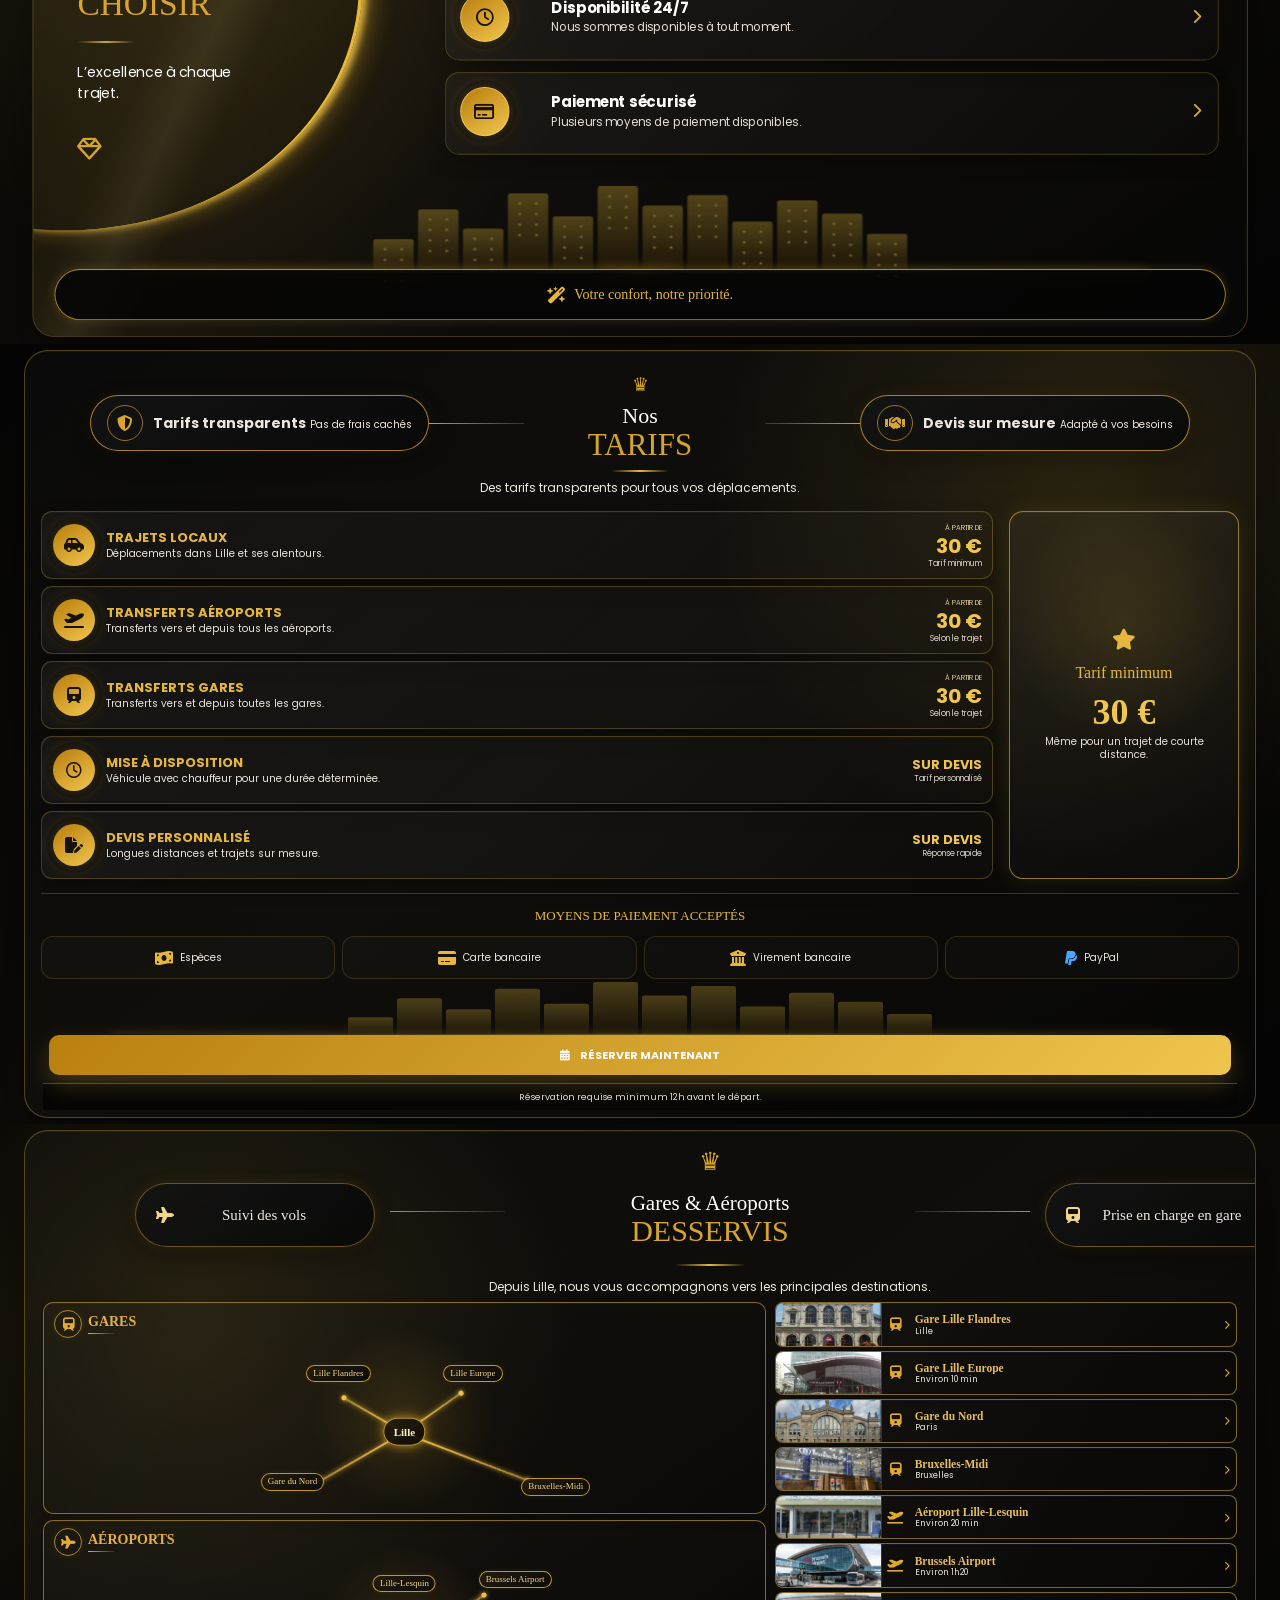
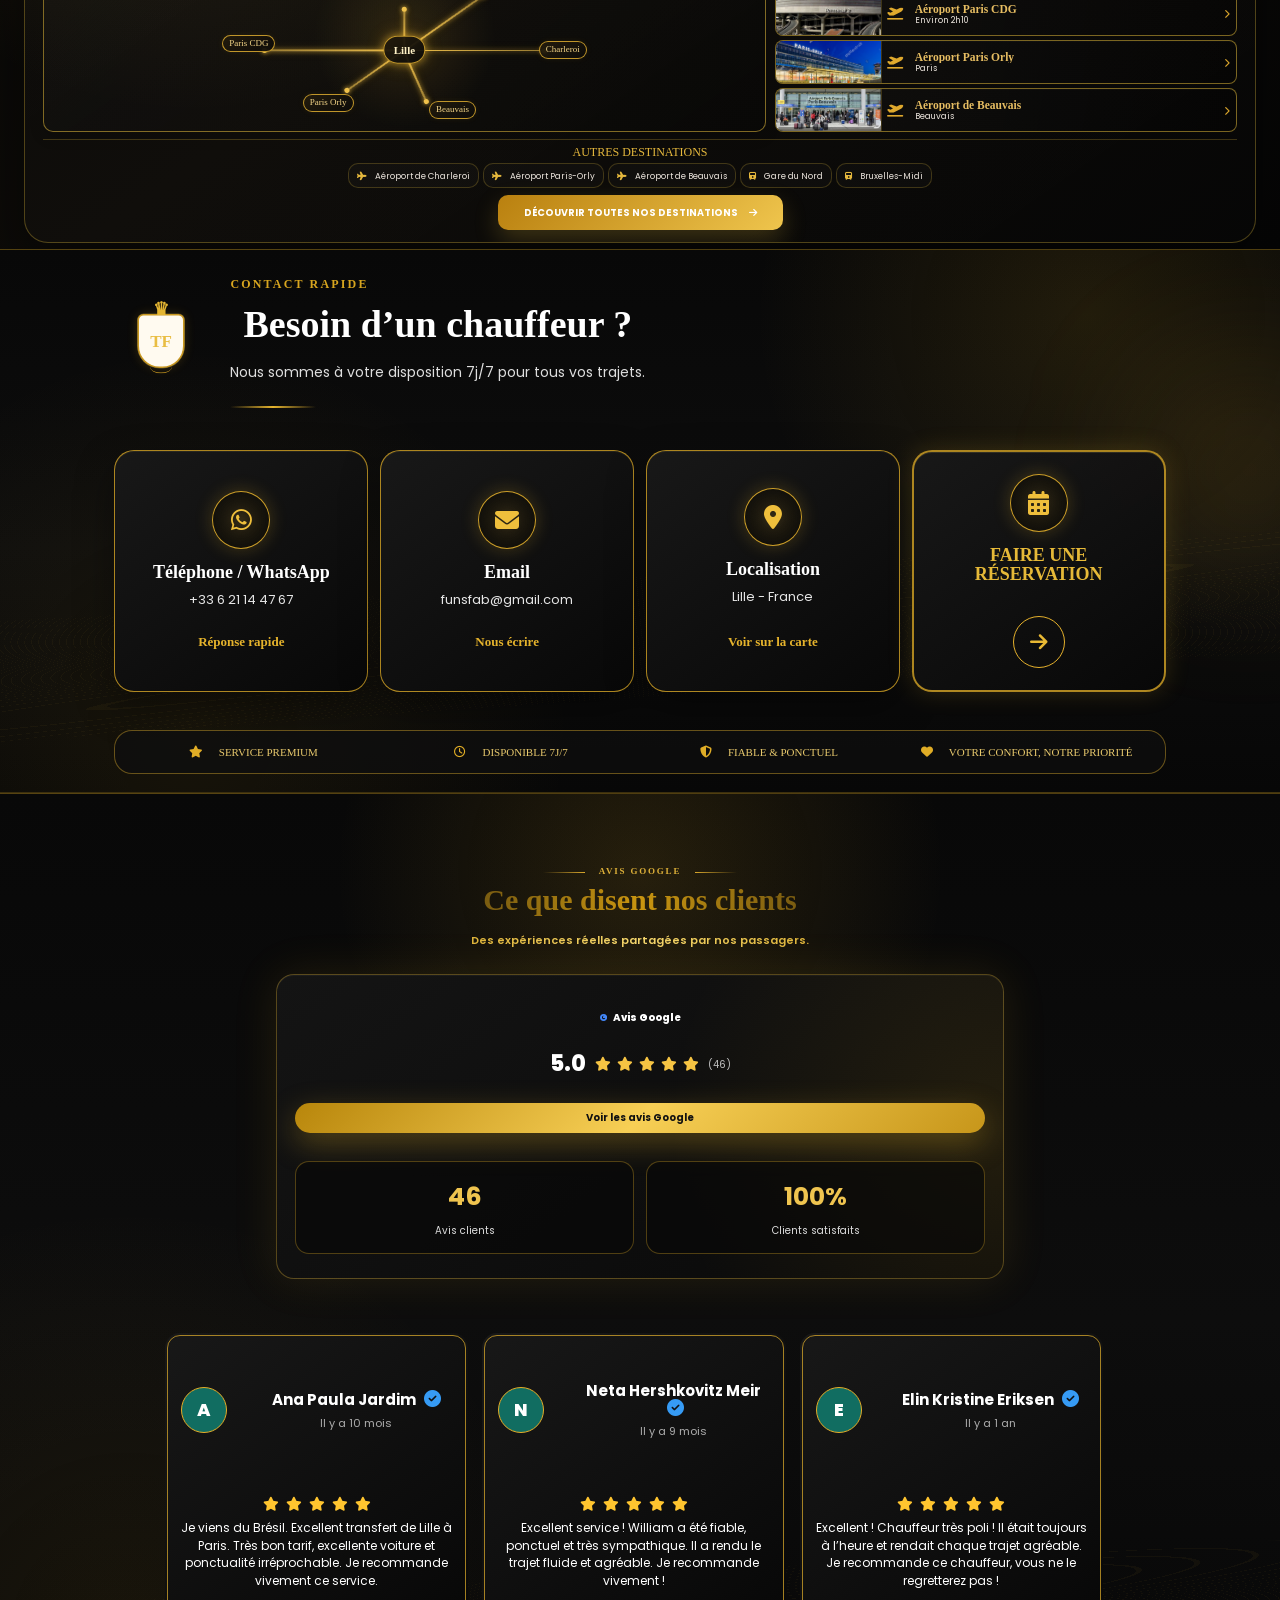
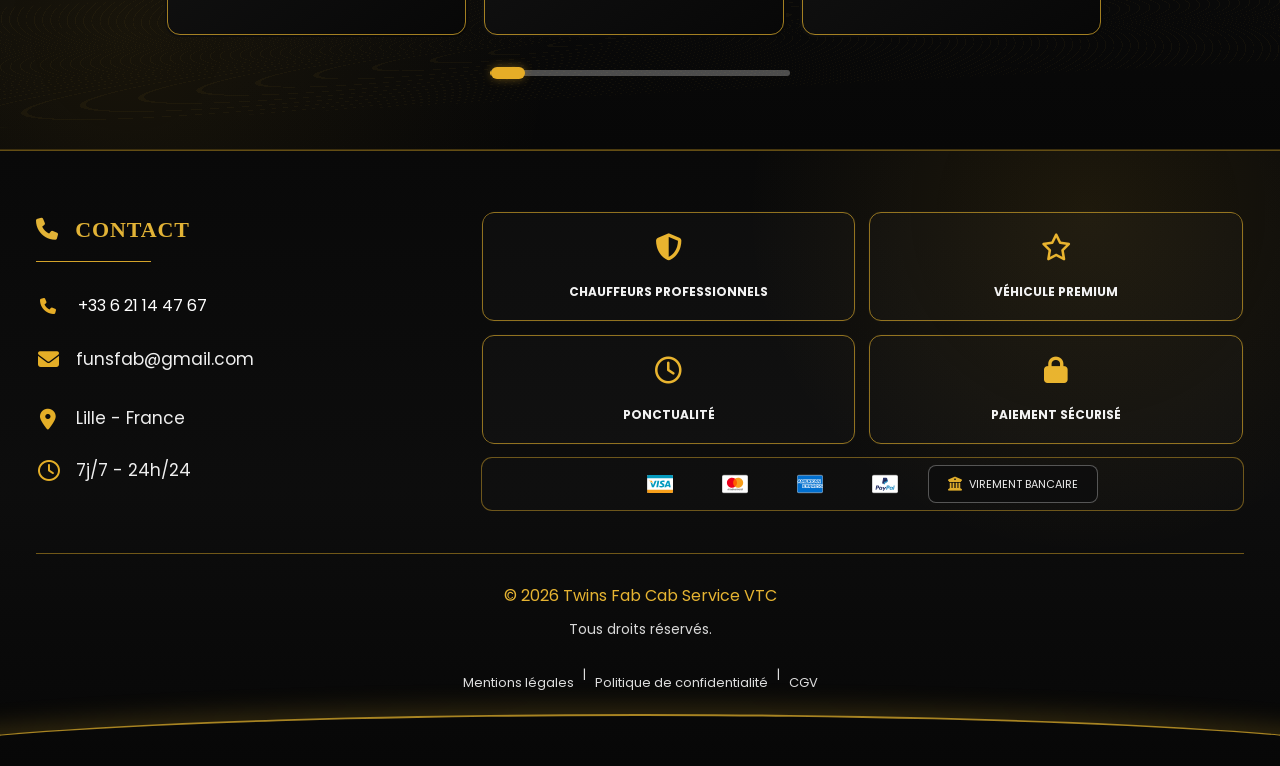
==== commit a39351fa: "Add files via upload" ====
--- a/index.html
+++ b/index.html
@@ -2,6 +2,7 @@
 <html lang="fr">
 <head>
   <meta charset="UTF-8">
+  <meta name="google" content="notranslate">
 
   <meta
     name="viewport"
@@ -419,7 +420,7 @@
 </div>
 
           <small data-i18n="businessCardBooking">
-  Réservation minimum 24 h à l’avance.
+  Réservation minimum 12 h à l’avance.
 </small>
 
         </div>
@@ -743,7 +744,7 @@
               <li>
                 <i class="fa-regular fa-circle-check"></i>
                 <span data-i18n="whyAvailabilityDetail4">
-      Réservation minimum 24 heures avant le départ
+      Réservation minimum 12 heures avant le départ
                 </span>
               </li>
             </ul>
@@ -1081,7 +1082,7 @@
   <span data-i18n="tarifsBookNow">Réserver maintenant</span>
 </a>
     <div class="tarifs-footer-note" data-i18n="tarifsFooterNote">
-  Réservation requise minimum 24h avant le départ.
+  Réservation requise minimum 12h avant le départ.
 </div>
 
   </div>
--- a/css/style.css
+++ b/css/style.css
@@ -9174,6 +9174,1359 @@
   }
 
 }
+
+/* Shared animated business-card flip used by desktop and tablet portrait. */
+@keyframes tfBusinessCardAutomaticFlip {
+
+  0%,
+  35% {
+    transform: rotateY(0deg);
+  }
+
+  45%,
+  85% {
+    transform: rotateY(180deg);
+  }
+
+  95%,
+  100% {
+    transform: rotateY(360deg);
+  }
+}
+
+/* =========================================
+   TABLET PORTRAIT HEADER — CANONICAL
+   Dedicated 769–1023px portrait layout.
+   Mobile portrait/landscape and desktop are not affected.
+========================================= */
+@media screen and (orientation: portrait) and (min-width: 769px) and (max-width: 1023px) {
+  #mainHeader.premium-header {
+    position: sticky !important;
+    top: 0 !important;
+    z-index: 99999;
+    width: 100%;
+    margin: 0;
+    padding: 10px 0;
+    background: #f7f2e9;
+    box-shadow: none;
+  }
+
+  #mainHeader .header-inner {
+    position: relative;
+    width: calc(100% - 28px);
+    max-width: none;
+    min-height: 92px;
+    margin: 0 auto;
+    padding: 12px 124px 12px 14px;
+    display: flex;
+    align-items: center;
+    justify-content: flex-start;
+    background: #fffaf2;
+    border: 1px solid rgba(201, 154, 46, 0.22);
+    border-radius: 18px;
+    box-shadow: 0 8px 22px rgba(0, 0, 0, 0.12);
+    overflow: visible;
+  }
+
+  #mainHeader .premium-brand {
+    display: flex;
+    align-items: center;
+    gap: 12px;
+    min-width: 0;
+    margin: 0;
+    color: #111111;
+    text-decoration: none;
+  }
+
+  #mainHeader .premium-brand-mark {
+    position: relative;
+    width: 50px;
+    height: 60px;
+    flex: 0 0 50px;
+    margin: 0;
+    display: flex;
+    align-items: center;
+    justify-content: center;
+    color: #c99a2e;
+    background: #ffffff;
+    border: 2px solid #c99a2e;
+    border-radius: 14px;
+    clip-path: none;
+    box-shadow: none;
+    font-family: Georgia, "Times New Roman", serif;
+    font-size: 24px;
+    font-weight: 700;
+    line-height: 1;
+  }
+
+  #mainHeader .premium-brand-mark::before {
+    content: "\f521";
+    position: absolute;
+    top: -17px;
+    left: 50%;
+    transform: translateX(-50%);
+    color: #c99a2e;
+    font-family: "Font Awesome 6 Free";
+    font-size: 20px;
+    font-weight: 900;
+    line-height: 1;
+    z-index: 2;
+  }
+
+  #mainHeader .premium-brand-mark::after {
+    display: none;
+    content: none;
+  }
+
+  #mainHeader .premium-brand-text {
+    display: flex;
+    flex-direction: column;
+    justify-content: center;
+    min-width: 0;
+    line-height: 1.05;
+    text-align: left;
+  }
+
+  #mainHeader .premium-brand-text strong {
+    margin: 0;
+    color: #111111;
+    font-family: Georgia, "Times New Roman", serif;
+    font-size: 19px;
+    font-weight: 700;
+    line-height: 1.02;
+    text-transform: uppercase;
+    white-space: nowrap;
+  }
+
+  #mainHeader .premium-brand-text span {
+    position: static;
+    display: block;
+    width: auto;
+    margin: 5px 0 0;
+    padding: 0;
+    transform: none;
+    color: #b88923;
+    font-family: Georgia, "Times New Roman", serif;
+    font-size: 11px;
+    font-weight: 700;
+    line-height: 1;
+    text-align: left;
+    text-transform: uppercase;
+    white-space: nowrap;
+  }
+
+  #mainHeader .premium-brand-text span::before,
+  #mainHeader .premium-brand-text span::after {
+    display: none;
+    content: none;
+  }
+
+  /* The old blue Réserver shortcut is not part of the tablet header. */
+  #mainHeader .header-actions {
+    position: absolute;
+    top: 50%;
+    right: 14px;
+    transform: translateY(-50%);
+    display: flex;
+    align-items: center;
+    justify-content: flex-end;
+    margin: 0;
+    z-index: 5;
+  }
+
+  #mainHeader .header-booking-btn {
+    display: none;
+  }
+
+  /* All four languages sit immediately before the hamburger. */
+  #mainHeader .desktop-language-switcher {
+    position: absolute;
+    top: 50%;
+    right: 72px;
+    transform: translateY(-50%);
+    display: flex !important;
+    align-items: center;
+    justify-content: flex-end;
+    gap: 5px;
+    width: auto;
+    margin: 0;
+    padding: 0;
+    background: transparent;
+    border: 0;
+    box-shadow: none;
+    z-index: 4;
+  }
+
+  #mainHeader .desktop-language-switcher .language-option {
+    appearance: none;
+    width: 29px;
+    min-width: 29px;
+    height: 29px;
+    min-height: 29px;
+    margin: 0;
+    padding: 4px;
+    display: inline-flex;
+    align-items: center;
+    justify-content: center;
+    background: #fffaf2;
+    border: 1px solid rgba(201, 154, 46, 0.34);
+    border-radius: 8px;
+    box-shadow: none;
+    cursor: pointer;
+  }
+
+  #mainHeader .desktop-language-switcher .language-option span {
+    display: none;
+  }
+
+  #mainHeader .desktop-language-switcher .language-option img {
+    display: block;
+    width: 18px;
+    height: 12px;
+    object-fit: cover;
+    border-radius: 1px;
+  }
+
+  #mainHeader .desktop-language-switcher .language-option.is-active {
+    background: rgba(212, 166, 42, 0.16);
+    border-color: #c99a2e;
+  }
+
+  #mainHeader .menu-btn {
+    position: static;
+    width: 48px;
+    min-width: 48px;
+    height: 46px;
+    margin: 0;
+    padding: 0;
+    display: flex;
+    align-items: center;
+    justify-content: center;
+    color: #111111;
+    background: #fffaf2;
+    border: 2px solid #c99a2e;
+    border-radius: 12px;
+    box-shadow: none;
+    font-size: 24px;
+    cursor: pointer;
+  }
+
+  /* Compact tablet dropdown. */
+  #mainHeader nav {
+    position: absolute;
+    top: calc(100% + 8px);
+    right: 14px;
+    left: auto;
+    display: block;
+    width: 280px;
+    max-width: calc(100vw - 40px);
+    height: auto;
+    margin: 0;
+    padding: 7px;
+    background: #ffffff;
+    border: 1px solid rgba(201, 154, 46, 0.30);
+    border-radius: 14px;
+    box-shadow: 0 18px 40px rgba(0, 0, 0, 0.22);
+    opacity: 0;
+    visibility: hidden;
+    pointer-events: none;
+    transform: translateY(-7px) scale(0.985);
+    transform-origin: top right;
+    transition: opacity 0.2s ease, visibility 0.2s ease, transform 0.2s ease;
+    z-index: 100000;
+  }
+
+  #mainHeader nav.open,
+  #mainHeader nav.active {
+    opacity: 1;
+    visibility: visible;
+    pointer-events: auto;
+    transform: translateY(0) scale(1);
+  }
+
+  #mainHeader nav ul {
+    display: flex;
+    flex-direction: column;
+    align-items: stretch;
+    width: 100%;
+    margin: 0;
+    padding: 0;
+    gap: 1px;
+    list-style: none;
+  }
+
+  #mainHeader nav li {
+    display: block;
+    width: 100%;
+  }
+
+  #mainHeader nav a {
+    display: block;
+    width: 100%;
+    padding: 8px 11px;
+    color: #111111;
+    background: transparent;
+    border-radius: 9px;
+    font-size: 13px;
+    font-weight: 650;
+    line-height: 1.15;
+    text-align: left;
+    text-decoration: none;
+    text-transform: uppercase;
+    white-space: nowrap;
+  }
+
+  #mainHeader nav a::after {
+    display: none;
+  }
+
+  #mainHeader nav a:hover,
+  #mainHeader nav a:active,
+  #mainHeader nav a.active {
+    color: #a97700;
+    background: rgba(201, 154, 46, 0.12);
+  }
+
+  /* Languages are outside the menu on tablet portrait. */
+  #mainHeader nav .mobile-language-switcher {
+    display: none;
+  }
+
+  /* Keep the tablet portrait crown artwork consistent and gold. */
+  .why-premium-crown,
+  .why-premium-crown i {
+    color: #d6a62c;
+  }
+
+  .tarifs-crown,
+  .destinations-crown {
+    color: #d6a62c;
+    font-size: 0;
+  }
+
+  .tarifs-crown::before,
+  .destinations-crown::before,
+  .vehicle-experience-heading::before,
+  .luxury-contact__crest::before {
+    content: "\f521";
+    color: #d6a62c;
+    font-family: "Font Awesome 6 Free";
+    font-size: 20px;
+    font-weight: 900;
+    line-height: 1;
+  }
+
+  .vehicle-experience-heading::before {
+    display: block;
+    margin-bottom: 8px;
+  }
+
+  .luxury-contact__crest::before {
+    position: absolute;
+    top: -27px;
+    left: 50%;
+    transform: translateX(-50%);
+    font-size: 30px;
+  }
+
+
+  /* Keep the gold back-to-top control directly above the gold call
+     button on tablet portrait. */
+  #backToTop.back-to-top {
+    right: 18px;
+    bottom: 164px;
+    z-index: 1600;
+  }
+
+  /* Tablet portrait Why Choose Us — approved balanced design. */
+  section#services.why-premium {
+    padding: 20px 14px 30px;
+    overflow: visible;
+  }
+
+  section#services .why-premium-inner {
+    position: relative;
+    display: grid;
+    grid-template-columns: 34% minmax(0, 1fr);
+    align-items: start;
+    column-gap: 18px;
+    width: 100%;
+    max-width: 920px;
+    min-height: 720px;
+    margin: 0 auto;
+    padding: 26px 20px 175px;
+    overflow: hidden;
+  }
+
+  section#services .why-premium-inner::before {
+    content: "";
+    position: absolute;
+    top: 105px;
+    left: -210px;
+    width: 440px;
+    height: 440px;
+    border: 0;
+    border-right: 4px solid rgba(235, 188, 63, 0.98);
+    border-radius: 50%;
+    transform: none;
+    opacity: 1;
+    box-shadow:
+      5px 0 9px rgba(255, 210, 76, 0.80),
+      12px 0 28px rgba(225, 172, 45, 0.38);
+    pointer-events: none;
+  }
+
+  section#services .why-premium-intro {
+    position: relative;
+    z-index: 4;
+    grid-column: 1;
+    grid-row: 1;
+    width: 100%;
+    max-width: none;
+    margin: 0;
+    padding: 185px 0 0 10px;
+    text-align: left;
+  }
+
+  section#services .why-premium-crown {
+    margin: 0 0 13px;
+    text-align: left;
+  }
+
+  section#services .why-premium-intro > p {
+    margin: 0 0 5px;
+    font-size: 23px;
+    line-height: 1.05;
+    text-align: left;
+  }
+
+  section#services .why-premium-intro h2 {
+    width: 145px;
+    max-width: 145px;
+    margin: 0;
+    font-size: 29px;
+    line-height: 1.06;
+    text-align: left;
+    white-space: normal;
+  }
+
+  section#services .why-premium-line {
+    width: 56px;
+    margin: 20px 0 18px;
+  }
+
+  section#services .why-premium-intro > span {
+    width: 135px;
+    max-width: 135px;
+    font-size: 14px;
+    line-height: 1.45;
+    text-align: left;
+  }
+
+  section#services .why-premium-diamond {
+    margin: 24px 0 0;
+    text-align: left;
+  }
+
+  section#services .why-premium-list {
+    position: relative;
+    z-index: 4;
+    grid-column: 2;
+    grid-row: 1;
+    display: flex;
+    flex-direction: column;
+    width: 100%;
+    margin: 0;
+    padding: 0;
+    gap: 11px;
+  }
+
+  section#services .why-premium-card {
+    width: 100%;
+    min-height: 0;
+  }
+
+  section#services .why-premium-trigger {
+    position: relative;
+    width: 100%;
+    min-height: 88px;
+    padding: 13px 38px 13px 78px;
+    display: flex;
+    align-items: center;
+    text-align: left;
+  }
+
+  section#services .why-premium-trigger .why-premium-icon {
+    left: 12px;
+    top: 50%;
+    width: 52px;
+    height: 52px;
+    min-width: 52px;
+    transform: translateY(-50%);
+    font-size: 19px;
+  }
+
+  section#services .why-premium-text strong {
+    font-size: 15px;
+    line-height: 1.2;
+  }
+
+  section#services .why-premium-text small {
+    margin-top: 4px;
+    font-size: 11px;
+    line-height: 1.35;
+  }
+
+  section#services .why-premium-arrow {
+    right: 12px;
+  }
+
+  section#services .why-premium-skyline {
+    bottom: 68px;
+    height: 92px;
+  }
+
+  section#services .why-premium-footer {
+    left: 18px;
+    right: 18px;
+    bottom: 14px;
+    min-height: 50px;
+    padding: 10px 12px;
+    font-size: 14px;
+  }
+
+
+  /* ==================================================
+     TABLET PORTRAIT — VTC EXPERIENCE
+     Compact service messages + animated business card.
+  ================================================== */
+
+  #vehicule .vehicle-experience-inner {
+    overflow: hidden;
+  }
+
+  #vehicule .vehicle-desktop-layout {
+    position: relative;
+    z-index: 4;
+    display: grid;
+    grid-template-columns: minmax(0, 1fr) minmax(250px, 0.78fr);
+    align-items: center;
+    gap: 18px;
+    padding: 26px 24px 112px;
+  }
+
+  #vehicule .vehicle-service-column {
+    min-width: 0;
+  }
+
+  #vehicule .vehicle-service-column .vehicle-experience-heading {
+    padding: 0 8px 22px;
+    text-align: center;
+  }
+
+  #vehicule .vehicle-service-column .vehicle-experience-heading p {
+    font-size: 25px;
+  }
+
+  #vehicule .vehicle-service-column .vehicle-experience-heading h2 {
+    font-size: 31px;
+  }
+
+  #vehicule .vehicle-service-column .vehicle-experience-line {
+    margin-top: 14px;
+  }
+
+  #vehicule .vehicle-service-column .vehicle-info-grid {
+    width: 100% !important;
+    margin: 0 !important;
+    padding: 0 4px !important;
+    display: grid !important;
+    grid-template-columns: 1fr !important;
+    gap: 12px !important;
+  }
+
+  #vehicule .vehicle-service-column .vehicle-info-item {
+    min-height: 0 !important;
+    padding: 5px 0 !important;
+    display: grid !important;
+    grid-template-columns: 38px minmax(0, 1fr) !important;
+    align-items: center !important;
+    gap: 10px !important;
+    background: transparent !important;
+    border: 0 !important;
+    border-radius: 0 !important;
+    box-shadow: none !important;
+  }
+
+  #vehicule .vehicle-service-column .vehicle-info-icon {
+    width: 34px !important;
+    height: 34px !important;
+    font-size: 14px !important;
+    box-shadow: 0 6px 14px rgba(0, 0, 0, 0.22), inset 0 1px 1px rgba(255, 255, 255, 0.35) !important;
+  }
+
+  #vehicule .vehicle-service-column .vehicle-info-item strong {
+    font-size: 14px !important;
+    line-height: 1.18 !important;
+  }
+
+  #vehicule .vehicle-service-column .vehicle-info-item span {
+    margin-top: 2px !important;
+    font-size: 11px !important;
+    line-height: 1.3 !important;
+  }
+
+  #vehicule .vehicle-business-card-wrap {
+    display: flex !important;
+    flex-direction: column;
+    align-items: center;
+    justify-content: center;
+    min-width: 0;
+    margin: 6px 0 0;
+  }
+
+  #vehicule .business-card-label {
+    margin-bottom: 11px;
+    color: #d9a72d;
+    font-size: 9px;
+    font-weight: 700;
+    letter-spacing: 1.7px;
+    text-align: center;
+    text-transform: uppercase;
+  }
+
+  #vehicule .tf-business-card-scene {
+    width: 100%;
+    max-width: 292px;
+    aspect-ratio: 1.55 / 1;
+    perspective: 1200px;
+    pointer-events: none;
+  }
+
+  #vehicule .tf-business-card {
+    position: relative;
+    width: 100%;
+    height: 100%;
+    transform-style: preserve-3d;
+    animation: tfBusinessCardAutomaticFlip 10s ease-in-out infinite;
+  }
+
+  #vehicule .tf-business-card-face {
+    position: absolute;
+    inset: 0;
+    overflow: hidden;
+    padding: 16px;
+    border: 1px solid rgba(230, 179, 37, 0.75);
+    border-radius: 18px;
+    backface-visibility: hidden;
+    -webkit-backface-visibility: hidden;
+    background: radial-gradient(circle at 75% 30%, rgba(213, 160, 34, 0.14), transparent 38%), linear-gradient(145deg, #171717, #080808);
+    box-shadow: 0 18px 30px rgba(0, 0, 0, 0.40), inset 0 1px 0 rgba(255, 255, 255, 0.05);
+  }
+
+  #vehicule .tf-business-card-front {
+    display: flex;
+    flex-direction: column;
+    align-items: center;
+    justify-content: center;
+    text-align: center;
+  }
+
+  #vehicule .business-card-logo {
+    display: flex;
+    flex-direction: column;
+    align-items: center;
+  }
+
+  #vehicule .business-card-logo .premium-brand-mark {
+    position: relative !important;
+    width: 24px !important;
+    height: 28px !important;
+    min-width: 24px !important;
+    min-height: 28px !important;
+    flex: 0 0 28px !important;
+    display: flex !important;
+    align-items: center !important;
+    justify-content: center !important;
+    color: #c9972f !important;
+    background: #fffaf0 !important;
+    border: 1.5px solid #d4a33a !important;
+    border-radius: 7px !important;
+    clip-path: none !important;
+    font-family: Georgia, "Times New Roman", serif !important;
+    font-size: 12px !important;
+    font-weight: 600 !important;
+    line-height: 1 !important;
+    box-shadow: none !important;
+  }
+
+  #vehicule .business-card-logo .premium-brand-mark::before {
+    content: "\f521" !important;
+    position: absolute !important;
+    top: -12px !important;
+    left: 50% !important;
+    transform: translateX(-50%) !important;
+    color: #d4a12f !important;
+    background: transparent !important;
+    font-family: "Font Awesome 6 Free" !important;
+    font-size: 14px !important;
+    font-weight: 900 !important;
+    line-height: 1 !important;
+  }
+
+  #vehicule .business-card-logo .premium-brand-mark::after {
+    display: none !important;
+    content: none !important;
+  }
+
+  #vehicule .tf-business-card-front h3 {
+    margin: 10px 0 0;
+    color: #ffffff;
+    font-family: Georgia, "Times New Roman", serif;
+    font-size: 17px;
+    text-transform: uppercase;
+  }
+
+  #vehicule .tf-business-card-front h4 {
+    margin: 3px 0 0;
+    color: #d9a72d;
+    font-family: Georgia, "Times New Roman", serif;
+    font-size: 10px;
+    font-weight: 500;
+    letter-spacing: 2px;
+    text-transform: uppercase;
+  }
+
+  #vehicule .tf-business-card-front p {
+    margin: 9px 0 0;
+    color: #e7ddd0;
+    font-family: Georgia, "Times New Roman", serif;
+    font-size: 9px;
+    font-style: italic;
+  }
+
+  #vehicule .business-card-values {
+    margin-top: 10px;
+    color: #ddb145;
+    font-family: Georgia, "Times New Roman", serif;
+    font-size: 8px;
+  }
+
+  #vehicule .tf-business-card-back {
+    display: flex;
+    flex-direction: column;
+    transform: rotateY(180deg);
+    text-align: left;
+  }
+
+  #vehicule .tf-business-card-back h3 {
+    margin: 0;
+    color: #ffffff;
+    font-family: Georgia, "Times New Roman", serif;
+    font-size: 17px;
+  }
+
+  #vehicule .tf-business-card-back > p:first-of-type {
+    margin: 2px 0 7px;
+    color: #d7a62d;
+    font-size: 9px;
+  }
+
+  #vehicule .business-card-contact-row {
+    display: flex;
+    align-items: center;
+    gap: 8px;
+    margin: 0;
+    padding: 6px 0;
+    color: #eee6dc;
+    border-bottom: 1px solid rgba(214, 166, 44, 0.20);
+    font-size: 8.5px;
+    overflow-wrap: anywhere;
+  }
+
+  #vehicule .business-card-contact-row i {
+    width: 25px;
+    height: 25px;
+    display: grid;
+    place-items: center;
+    flex: 0 0 25px;
+    color: #dfa92d;
+    border: 1px solid rgba(223, 169, 45, 0.55);
+    border-radius: 50%;
+    font-size: 9px;
+  }
+
+  #vehicule .tf-business-card-back small {
+    margin-top: auto;
+    padding-top: 5px;
+    color: #d9a72d;
+    border-top: 1px solid rgba(214, 166, 44, 0.20);
+    font-family: Georgia, "Times New Roman", serif;
+    font-size: 7.5px;
+    line-height: 1.15;
+    text-align: center;
+  }
+
+  #vehicule .vehicle-city-skyline {
+    bottom: 66px;
+    height: 82px;
+    opacity: 0.40;
+  }
+
+  /* ==================================================
+     TABLET PORTRAIT — RATES HEADING SIDE BADGES
+  ================================================== */
+
+  #tarifs .tarifs-heading {
+    position: relative;
+    max-width: 100%;
+    min-height: 108px;
+    margin-left: auto;
+    margin-right: auto;
+    padding: 0 168px;
+  }
+
+  #tarifs .tarifs-heading-badge {
+    position: absolute !important;
+    top: 22px !important;
+    display: flex !important;
+    min-width: 0 !important;
+    width: 150px !important;
+    min-height: 44px !important;
+    align-items: center !important;
+    gap: 7px !important;
+    padding: 7px 10px !important;
+    color: #ffffff !important;
+    background: linear-gradient(145deg, rgba(20, 20, 20, 0.94), rgba(8, 8, 8, 0.90)) !important;
+    border: 1px solid rgba(217, 165, 46, 0.72) !important;
+    border-radius: 24px !important;
+    box-shadow: 0 6px 16px rgba(0, 0, 0, 0.24) !important;
+    z-index: 4 !important;
+  }
+
+  #tarifs .tarifs-badge-left { left: 0 !important; }
+  #tarifs .tarifs-badge-right { right: 0 !important; }
+
+  #tarifs .tarifs-heading-badge i {
+    width: 28px !important;
+    height: 28px !important;
+    display: grid !important;
+    place-items: center !important;
+    flex: 0 0 28px !important;
+    color: #d9a52e !important;
+    border: 1px solid rgba(217, 165, 46, 0.60) !important;
+    border-radius: 50% !important;
+    font-size: 11px !important;
+  }
+
+  #tarifs .tarifs-heading-badge strong {
+    display: block !important;
+    font-size: 9px !important;
+    line-height: 1.05 !important;
+    white-space: nowrap !important;
+  }
+
+  #tarifs .tarifs-heading-badge small {
+    display: block !important;
+    margin-top: 1px !important;
+    font-size: 7px !important;
+    line-height: 1.05 !important;
+    white-space: nowrap !important;
+  }
+
+  #tarifs .tarifs-badge-left::after,
+  #tarifs .tarifs-badge-right::before {
+    content: "" !important;
+    position: absolute !important;
+    top: 50% !important;
+    width: 45px !important;
+    height: 1px !important;
+    background: linear-gradient(90deg, rgba(217, 165, 46, 0.90), rgba(217, 165, 46, 0.18)) !important;
+  }
+
+  #tarifs .tarifs-badge-left::after { right: -46px !important; }
+  #tarifs .tarifs-badge-right::before { left: -46px !important; transform: rotate(180deg) !important; }
+
+  /* ==================================================
+     TABLET PORTRAIT — STATIONS/AIRPORTS HEADING BADGES
+  ================================================== */
+
+  #destinations .destinations-heading {
+    position: relative !important;
+    max-width: 100% !important;
+    min-height: 112px !important;
+    margin-left: auto !important;
+    margin-right: auto !important;
+    padding-left: 165px !important;
+    padding-right: 165px !important;
+  }
+
+  #destinations .destinations-heading .destinations-flight-label,
+  #destinations .destinations-heading .destinationsStationPickupLabel {
+    position: absolute !important;
+    top: 26px !important;
+    display: flex !important;
+    align-items: center !important;
+    justify-content: center !important;
+    gap: 7px !important;
+    width: 150px !important;
+    min-width: 0 !important;
+    min-height: 44px !important;
+    padding: 7px 10px !important;
+    color: #f1d58b !important;
+    background: linear-gradient(145deg, rgba(20, 20, 20, 0.94), rgba(7, 7, 7, 0.90)) !important;
+    border: 1px solid rgba(217, 165, 46, 0.45) !important;
+    border-radius: 24px !important;
+    font-family: Georgia, "Times New Roman", serif !important;
+    font-size: 9px !important;
+    line-height: 1.1 !important;
+    box-shadow: 0 6px 16px rgba(0, 0, 0, 0.24) !important;
+    z-index: 4 !important;
+    white-space: nowrap !important;
+  }
+
+  #destinations .destinations-heading .destinations-flight-label { left: 0 !important; }
+  #destinations .destinations-heading .destinationsStationPickupLabel { right: 0 !important; }
+
+  #destinations .destinations-heading .destinations-flight-label::after,
+  #destinations .destinations-heading .destinationsStationPickupLabel::before {
+    content: "" !important;
+    position: absolute !important;
+    top: 50% !important;
+    width: 45px !important;
+    height: 1px !important;
+    background: linear-gradient(90deg, rgba(217, 165, 46, 0.90), rgba(217, 165, 46, 0.18)) !important;
+  }
+
+  #destinations .destinations-heading .destinations-flight-label::after { right: -46px !important; }
+  #destinations .destinations-heading .destinationsStationPickupLabel::before { left: -46px !important; transform: rotate(180deg) !important; }
+
+  /* ==================================================
+     TABLET PORTRAIT — COMPACT CONTACT FOOTER
+  ================================================== */
+
+  .luxury-footer {
+    display: grid;
+    grid-template-columns: minmax(0, 1fr) minmax(270px, 0.9fr);
+    column-gap: 34px;
+    align-items: start;
+    padding: 42px 36px 24px;
+  }
+
+  .luxury-footer__contact {
+    grid-column: 1;
+    padding-bottom: 14px;
+    border-bottom: 0;
+  }
+
+  .luxury-footer__contact-list {
+    gap: 15px;
+    margin-top: 24px;
+  }
+
+  .luxury-footer__contact-list a,
+  .luxury-footer__contact-list > div,
+  .luxury-footer__contact-list .footer-contact-btn {
+    font-size: 14px;
+    line-height: 1.3;
+  }
+
+  .luxury-footer__qualities {
+    grid-column: 2;
+    display: grid;
+    grid-template-columns: 1fr;
+    gap: 15px;
+    align-self: start;
+    margin: 52px 0 0;
+    border: 0;
+    border-radius: 0;
+    overflow: visible;
+  }
+
+  .luxury-footer__qualities > div {
+    min-height: 0;
+    padding: 0;
+    flex-direction: row;
+    align-items: center;
+    justify-content: flex-start;
+    gap: 11px;
+    text-align: left;
+    background: transparent;
+    border: 0 !important;
+  }
+
+  .luxury-footer__qualities i {
+    width: 30px;
+    flex: 0 0 30px;
+    color: #e9b42f;
+    font-size: 25px;
+    text-align: center;
+  }
+
+  .luxury-footer__qualities span {
+    color: #f2f2f2;
+    font-size: 12px;
+    line-height: 1.2;
+    text-align: left;
+  }
+
+  .luxury-footer__payments,
+  .luxury-footer__bottom {
+    grid-column: 1 / -1;
+  }
+
+  .luxury-footer__payments {
+    margin-top: 12px;
+    padding-top: 18px;
+  }
+
+  .luxury-footer__bottom {
+    margin-top: 22px;
+    padding-top: 20px;
+  }
+
+  /* ==================================================
+     TABLET PORTRAIT — RESERVATION PHONE + PASSENGERS
+     Phone and passenger count share one 50/50 row.
+  ================================================== */
+
+  body.reservation-page .reservation-form {
+    display: grid;
+    grid-template-columns: minmax(0, 1fr) minmax(0, 1fr);
+    column-gap: 12px;
+    row-gap: 14px;
+  }
+
+  body.reservation-page .reservation-form > * {
+    grid-column: 1 / -1;
+  }
+
+  body.reservation-page .reservation-field-name {
+    grid-row: 1;
+  }
+
+  body.reservation-page .reservation-field-phone {
+    grid-column: 1;
+    grid-row: 2;
+    min-width: 0;
+  }
+
+  body.reservation-page .reservation-field-passengers {
+    grid-column: 2;
+    grid-row: 2;
+    min-width: 0;
+  }
+
+  body.reservation-page .reservation-field-phone .iti {
+    width: 100%;
+  }
+
+  body.reservation-page .reservation-field-passengers > i {
+    left: 14px;
+    font-size: 17px;
+  }
+
+  body.reservation-page .reservation-field-passengers select {
+    min-height: 58px;
+    padding-left: 43px;
+    padding-right: 24px;
+    font-size: 13px;
+  }
+
+  body.reservation-page .reservation-form > .reservation-field:not(.reservation-field-name):not(.reservation-field-phone):not(.reservation-field-passengers),
+  body.reservation-page .reservation-date-time-grid,
+  body.reservation-page .reservation-submit-button,
+  body.reservation-page .reservation-form-note {
+    grid-column: 1 / -1;
+  }
+
+  /* ==================================================
+     TABLET PORTRAIT — INFORMATION FOOTER BRAND
+     Uses the same approved TF mark and gold crown as the header.
+  ================================================== */
+
+  .information-page .information-footer__brand .premium-brand-mark {
+    position: relative;
+    width: 50px;
+    height: 60px;
+    flex: 0 0 50px;
+    margin: 0;
+    display: flex;
+    align-items: center;
+    justify-content: center;
+    color: #c99a2e;
+    background: #ffffff;
+    border: 2px solid #c99a2e;
+    border-radius: 14px;
+    clip-path: none;
+    box-shadow: none;
+    font-family: Georgia, "Times New Roman", serif;
+    font-size: 24px;
+    font-weight: 700;
+    line-height: 1;
+  }
+
+  .information-page .information-footer__brand .premium-brand-mark::before {
+    content: "\f521";
+    position: absolute;
+    top: -17px;
+    left: 50%;
+    transform: translateX(-50%);
+    color: #c99a2e;
+    font-family: "Font Awesome 6 Free";
+    font-size: 20px;
+    font-weight: 900;
+    line-height: 1;
+    z-index: 2;
+  }
+
+  .information-page .information-footer__brand .premium-brand-mark::after {
+    display: none;
+    content: none;
+  }
+
+  /* Cross-page links such as reservation → Accueil must land with
+     the tablet header still visible above the hero. */
+  #accueil {
+    scroll-margin-top: 112px;
+  }
+}
+/* =========================================
+   MOBILE LANDSCAPE HEADER
+   Canonical layout for phone landscape only.
+========================================= */
+@media screen and (orientation: landscape) and (max-width: 950px) and (max-height: 500px) {
+  .hero-premium {
+    --hero-scroll-left: 56%;
+    --hero-scroll-top: clamp(125px, 40vh, 160px);
+    --hero-scroll-bottom: auto;
+  }
+
+  /* Reservation page: in phone landscape, show the down arrow directly
+     between the hero title and the reservation requirement text. */
+  .reservation-page .reservation-scroll-down--default {
+    display: none;
+  }
+
+  .reservation-page .reservation-scroll-down--landscape {
+    display: flex;
+    width: 44px;
+    height: 44px;
+    flex: 0 0 44px;
+    margin: -8px auto 8px;
+  }
+
+  #mainHeader.premium-header {
+    min-height: 0 !important;
+    padding: 7px 10px !important;
+
+    /* In phone landscape the hamburger is fixed to the viewport.
+       Do not let header filter/containment turn it into a header-relative
+       fixed element that scrolls away with the header. */
+    transform: none !important;
+    filter: none !important;
+    backdrop-filter: none !important;
+    -webkit-backdrop-filter: none !important;
+    perspective: none !important;
+    contain: none !important;
+    will-change: auto !important;
+  }
+
+  #mainHeader .header-inner {
+    position: relative !important;
+    transform: none !important;
+    filter: none !important;
+    backdrop-filter: none !important;
+    -webkit-backdrop-filter: none !important;
+    perspective: none !important;
+    contain: none !important;
+    will-change: auto !important;
+    display: flex !important;
+    align-items: center !important;
+    justify-content: center !important;
+    width: 100% !important;
+    max-width: none !important;
+    min-height: 76px !important;
+    margin: 0 !important;
+    padding: 8px 88px !important;
+    column-gap: 0 !important;
+    row-gap: 0 !important;
+  }
+
+  #mainHeader .premium-brand {
+    display: flex !important;
+    align-items: center !important;
+    justify-content: center !important;
+    gap: 10px !important;
+    width: auto !important;
+    margin: 0 !important;
+    text-decoration: none !important;
+  }
+
+  #mainHeader .premium-brand-text {
+    display: flex !important;
+    flex-direction: column !important;
+    align-items: center !important;
+    justify-content: center !important;
+    width: auto !important;
+    margin: 0 !important;
+    text-align: center !important;
+  }
+
+  #mainHeader .premium-brand-mark {
+    position: relative !important;
+    width: 42px !important;
+    height: 48px !important;
+    flex: 0 0 42px !important;
+    margin: 0 !important;
+  }
+
+  #mainHeader .premium-brand-text strong {
+    position: static !important;
+    display: block !important;
+    width: auto !important;
+    margin: 0 !important;
+    font-size: 15px !important;
+    line-height: 1.04 !important;
+    text-align: center !important;
+    white-space: nowrap !important;
+  }
+
+  #mainHeader .premium-brand-text span {
+    position: static !important;
+    display: block !important;
+    width: auto !important;
+    margin: 4px 0 0 !important;
+    padding: 0 !important;
+    transform: none !important;
+    font-size: 9px !important;
+    line-height: 1 !important;
+    text-align: center !important;
+    white-space: nowrap !important;
+    pointer-events: none !important;
+  }
+
+  #mainHeader .premium-brand-text span::before,
+  #mainHeader .premium-brand-text span::after {
+    display: none !important;
+    content: none !important;
+  }
+
+  #mainHeader .header-actions {
+    display: block !important;
+    transform: none !important;
+    filter: none !important;
+    perspective: none !important;
+    contain: none !important;
+    will-change: auto !important;
+  }
+
+  #mainHeader .header-booking-btn {
+    display: none !important;
+  }
+
+  #mainHeader .menu-btn {
+    position: fixed !important;
+    top: 18px !important;
+    right: 14px !important;
+    left: auto !important;
+    transform: none !important;
+    width: 54px !important;
+    min-width: 54px !important;
+    height: 50px !important;
+    margin: 0 !important;
+    padding: 0 !important;
+    display: flex !important;
+    align-items: center !important;
+    justify-content: center !important;
+    z-index: 100003 !important;
+  }
+
+  /* Keep the landscape dropdown attached to the viewport as well,
+     so the fixed hamburger remains usable from anywhere on the page. */
+  #mainHeader nav {
+    position: fixed !important;
+    top: 76px !important;
+    right: 14px !important;
+    left: auto !important;
+    padding: 6px !important;
+    max-height: calc(100dvh - 84px) !important;
+    overflow-y: auto !important;
+    overscroll-behavior: contain !important;
+    z-index: 100002 !important;
+  }
+
+  /* Phone-landscape menu is deliberately compact so every destination,
+     including Contact, remains comfortably tappable without scrolling. */
+  #mainHeader nav ul {
+    gap: 0 !important;
+  }
+
+  #mainHeader nav a {
+    padding: 5px 10px !important;
+    font-size: 13px !important;
+    line-height: 1.08 !important;
+  }
+
+  #mainHeader nav .mobile-language-switcher {
+    display: none !important;
+  }
+
+  #mainHeader .desktop-language-switcher {
+    position: absolute !important;
+    top: 50% !important;
+    left: 14px !important;
+    right: auto !important;
+    transform: translateY(-50%) !important;
+    display: flex !important;
+    align-items: center !important;
+    justify-content: flex-start !important;
+    gap: 5px !important;
+    width: auto !important;
+    margin: 0 !important;
+    padding: 0 !important;
+    background: transparent !important;
+    border: 0 !important;
+    box-shadow: none !important;
+    z-index: 10 !important;
+  }
+
+  #mainHeader .desktop-language-switcher .language-option {
+    appearance: none !important;
+    width: 27px !important;
+    min-width: 27px !important;
+    height: 27px !important;
+    min-height: 27px !important;
+    margin: 0 !important;
+    padding: 4px !important;
+    display: inline-flex !important;
+    align-items: center !important;
+    justify-content: center !important;
+    background: #fffaf2 !important;
+    border: 1px solid rgba(201, 154, 46, 0.34) !important;
+    border-radius: 7px !important;
+    box-shadow: none !important;
+    cursor: pointer !important;
+  }
+
+  #mainHeader .desktop-language-switcher .language-option span {
+    display: none !important;
+  }
+
+  #mainHeader .desktop-language-switcher .language-option img {
+    display: block !important;
+    width: 17px !important;
+    height: 12px !important;
+    object-fit: cover !important;
+    border-radius: 1px !important;
+  }
+
+  #mainHeader .desktop-language-switcher .language-option.is-active {
+    background: rgba(212, 166, 42, 0.16) !important;
+    border-color: #c99a2e !important;
+  }
+}
+
 /* =========================================
    INFORMATION PAGE — STEP 1
 ========================================= */
@@ -9243,12 +10596,20 @@
   line-height: 1.05;
 }
 
+.information-hero__line-row {
+  display: block;
+}
+
 .information-hero__line {
   position: relative;
   width: 64px;
   height: 2px;
   margin: 20px auto;
   background: #c58c27;
+}
+
+.information-scroll-down--landscape {
+  display: none !important;
 }
 
 .information-hero__line::after {
@@ -11391,8 +12752,9 @@
 
 .hero-scroll-down {
   position: absolute;
-  left: 50%;
-  bottom: 16px;
+  left: var(--hero-scroll-left, 50%);
+  top: var(--hero-scroll-top, auto);
+  bottom: var(--hero-scroll-bottom, 16px);
   z-index: 20;
 
   width: 48px;
@@ -11728,6 +13090,12 @@
   font-size: 23px;
 }
 
+/* The extra arrow is used only for phone landscape.
+   Other responsive versions keep the original reservation arrow position. */
+.reservation-scroll-down--landscape {
+  display: none;
+}
+
 @keyframes reservationArrowBounce {
   0%,
   100% {
@@ -12231,6 +13599,11 @@
     pointer-events: auto !important;
   }
 
+  /* The extra hero arrow belongs to phone landscape only. */
+  .information-page .information-scroll-down--landscape {
+    display: none !important;
+  }
+
   .information-page .information-scroll-down.is-hidden {
     opacity: 0 !important;
     visibility: hidden !important;
@@ -12318,6 +13691,38 @@
   }
 }
 
+/* =========================================================
+   INFORMATION PAGE — PHONE LANDSCAPE
+   Single landscape specialization: centred divider, then arrow below it.
+   ========================================================= */
+@media screen and (orientation: landscape) and (max-width: 950px) and (max-height: 500px) {
+  .information-page .information-hero__line-row {
+    display: flex;
+    flex-direction: column;
+    align-items: center;
+    justify-content: center;
+    gap: 10px;
+    width: 100%;
+    margin: 14px auto 18px;
+  }
+
+  .information-page .information-hero__line-row .information-hero__line {
+    margin: 0 auto;
+  }
+
+  .information-page .information-scroll-down--default {
+    display: none !important;
+  }
+
+  .information-page .information-scroll-down--landscape {
+    display: flex !important;
+    width: 52px !important;
+    height: 52px !important;
+    flex: 0 0 52px;
+    margin: 0 auto !important;
+  }
+}
+
 
 /* =========================================================
    FINAL MOBILE LANGUAGE MENU + COMPACT CARD SPACING
@@ -12329,10 +13734,11 @@
   display: none;
 }
 
-@media screen and (max-width: 768px) {
-
-  /* Keep the four languages inside the hamburger panel so the
-     header itself remains clean and balanced. */
+@media screen and (max-width: 768px) and (orientation: portrait) {
+
+  /* Mobile portrait keeps the four languages inside the hamburger panel.
+     Phone landscape uses the separate header language switcher defined
+     in the canonical MOBILE LANDSCAPE HEADER section above. */
   #mainHeader .desktop-language-switcher {
     display: none !important;
   }
@@ -12385,6 +13791,9 @@
     background: rgba(212, 166, 42, 0.16) !important;
     border-color: #c99a2e !important;
   }
+}
+
+@media screen and (max-width: 768px) {
 
   /* HOME PAGE — tighten vertical gaps between card groups. */
   body:not(.reservation-page) .vehicle-experience .vehicle-info-grid {
--- a/css/desktop.css
+++ b/css/desktop.css
@@ -1095,24 +1095,6 @@
 }
 /* AUTOMATIC CONTINUOUS BUSINESS CARD FLIP */
 
-@keyframes tfBusinessCardAutomaticFlip {
-
-  0%,
-  35% {
-    transform: rotateY(0deg);
-  }
-
-  45%,
-  85% {
-    transform: rotateY(180deg);
-  }
-
-  95%,
-  100% {
-    transform: rotateY(360deg);
-  }
-}
-
 @media screen and (min-width: 1024px) {
 
   #vehicule .tf-business-card {
@@ -3980,3 +3962,120 @@
     letter-spacing: -0.1px !important;
   }
 }
+
+/* ==========================================================
+   TABLET LANDSCAPE — APPROVED GOLD CROWN ARTWORK
+   Touch tablets only. Keep desktop and all portrait modes unchanged.
+========================================================== */
+@media screen and (orientation: landscape) and (min-width: 1024px) and (hover: none) and (pointer: coarse) {
+
+  /* 1. Header TF logo crown */
+  #mainHeader.premium-header .premium-brand-mark::after {
+    content: "\f521" !important;
+    color: #c99a2e !important;
+    font-family: "Font Awesome 6 Free" !important;
+    font-weight: 900 !important;
+    line-height: 1 !important;
+  }
+
+  /* 2. VTC Experience heading crown */
+  #vehicule .vehicle-experience-heading::before {
+    content: "\f521" !important;
+    color: #d6a62c !important;
+    font-family: "Font Awesome 6 Free" !important;
+    font-weight: 900 !important;
+    line-height: 1 !important;
+  }
+
+  /* 3. Animated business-card TF logo crown */
+  #vehicule .business-card-logo .premium-brand-mark::before {
+    content: "\f521" !important;
+    color: #d4a12f !important;
+    font-family: "Font Awesome 6 Free" !important;
+    font-weight: 900 !important;
+    line-height: 1 !important;
+  }
+
+  /* 4. Why Choose Us crown */
+  section#services .why-premium-crown::before {
+    content: "\f521" !important;
+    color: #d4a12f !important;
+    font-family: "Font Awesome 6 Free" !important;
+    font-weight: 900 !important;
+    line-height: 1 !important;
+  }
+
+  /* 5. Our Rates crown */
+  #tarifs .tarifs-crown {
+    font-size: 0 !important;
+  }
+
+  #tarifs .tarifs-crown::before {
+    content: "\f521" !important;
+    display: inline-block !important;
+    color: #d6a62c !important;
+    font-family: "Font Awesome 6 Free" !important;
+    font-size: 19px !important;
+    font-weight: 900 !important;
+    line-height: 1 !important;
+  }
+
+  /* 6. Train Stations & Airports Served crown */
+  #destinations .destinations-crown {
+    font-size: 0 !important;
+  }
+
+  #destinations .destinations-crown::before {
+    content: "\f521" !important;
+    display: inline-block !important;
+    color: #d6a62c !important;
+    font-family: "Font Awesome 6 Free" !important;
+    font-size: 19px !important;
+    font-weight: 900 !important;
+    line-height: 1 !important;
+  }
+
+  /* 7. Quick Contact TF logo crown */
+  #contact .luxury-contact__crest::before {
+    content: "\f521" !important;
+    color: #e4b532 !important;
+    font-family: "Font Awesome 6 Free" !important;
+    font-weight: 900 !important;
+    line-height: 1 !important;
+  }
+
+  /* 8. Information footer TF logo crown */
+  .information-page .information-footer__brand .premium-brand-mark::after {
+    content: "\f521" !important;
+    color: #c99a2e !important;
+    font-family: "Font Awesome 6 Free" !important;
+    font-size: 18px !important;
+    font-weight: 900 !important;
+    line-height: 1 !important;
+  }
+
+  /* Reservation page: tablet landscape uses the arrow that already sits
+     between the title and the reservation requirement text. The normal
+     post-hero arrow stays hidden in this viewing mode. */
+  .reservation-page .reservation-scroll-down--default {
+    display: none !important;
+  }
+
+  .reservation-page .reservation-scroll-down--landscape {
+    position: relative !important;
+    top: auto !important;
+    display: flex !important;
+    width: 48px !important;
+    height: 48px !important;
+    flex: 0 0 48px !important;
+    margin: 10px auto 10px !important;
+  }
+
+  /* The normal arrow below the hero is hidden in tablet landscape, so its
+     former layout space must not be subtracted a second time. Keeping only
+     the intended overlap prevents the form card from covering the hero
+     description and minimum-fare badge. */
+  .reservation-page .reservation-form-section {
+    margin-top: -58px !important;
+  }
+}
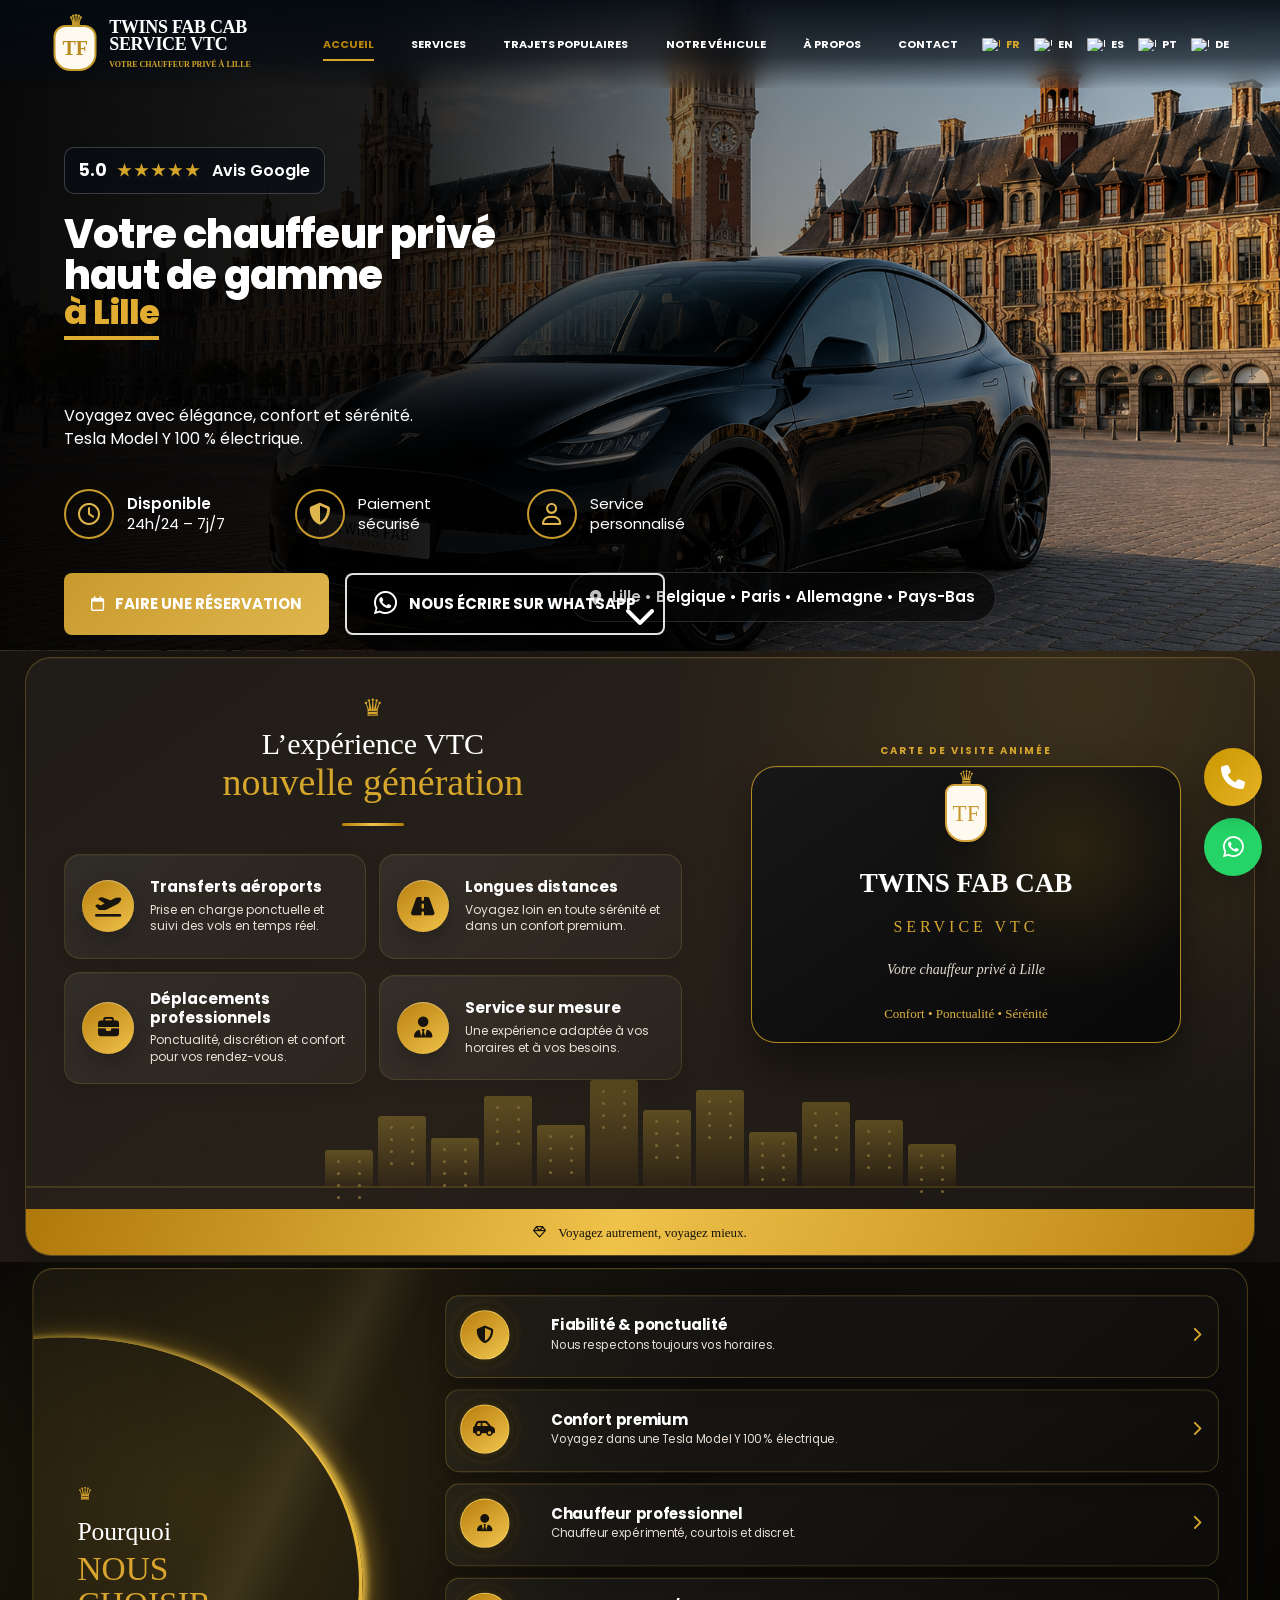
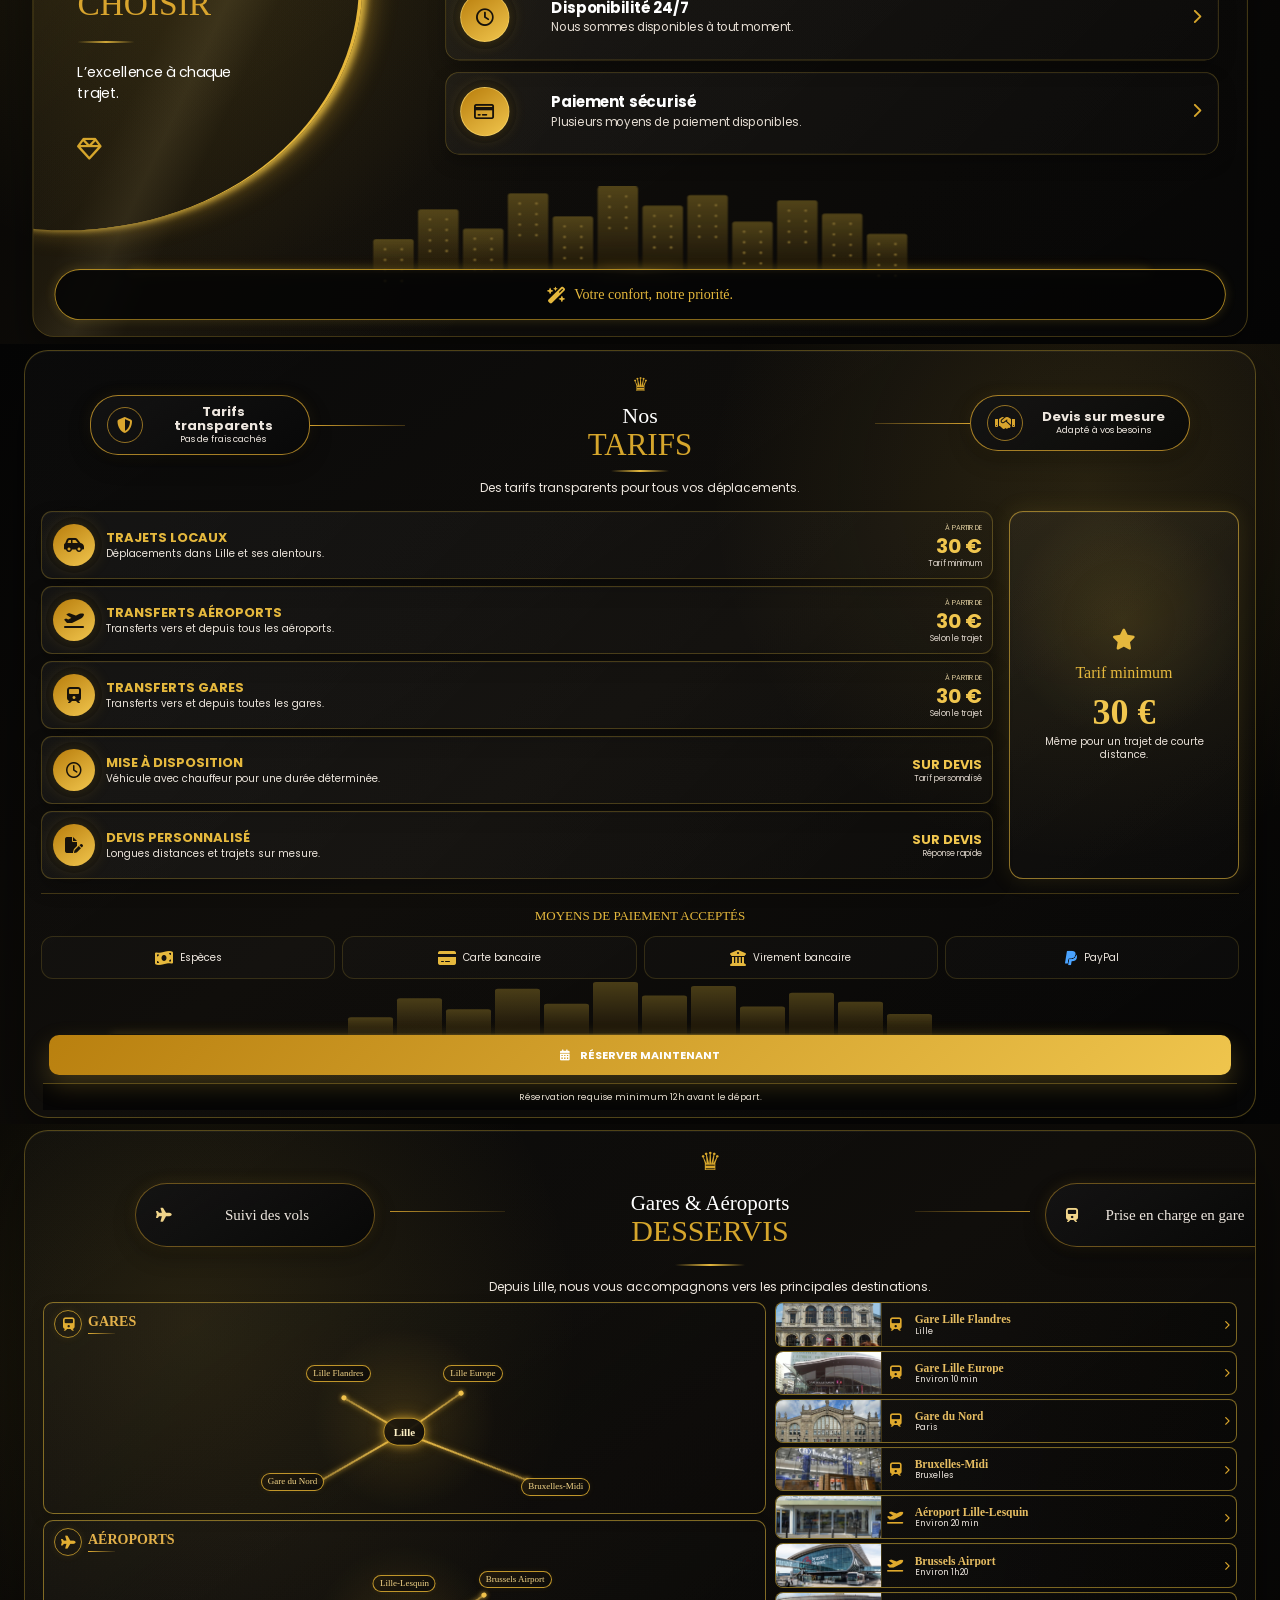
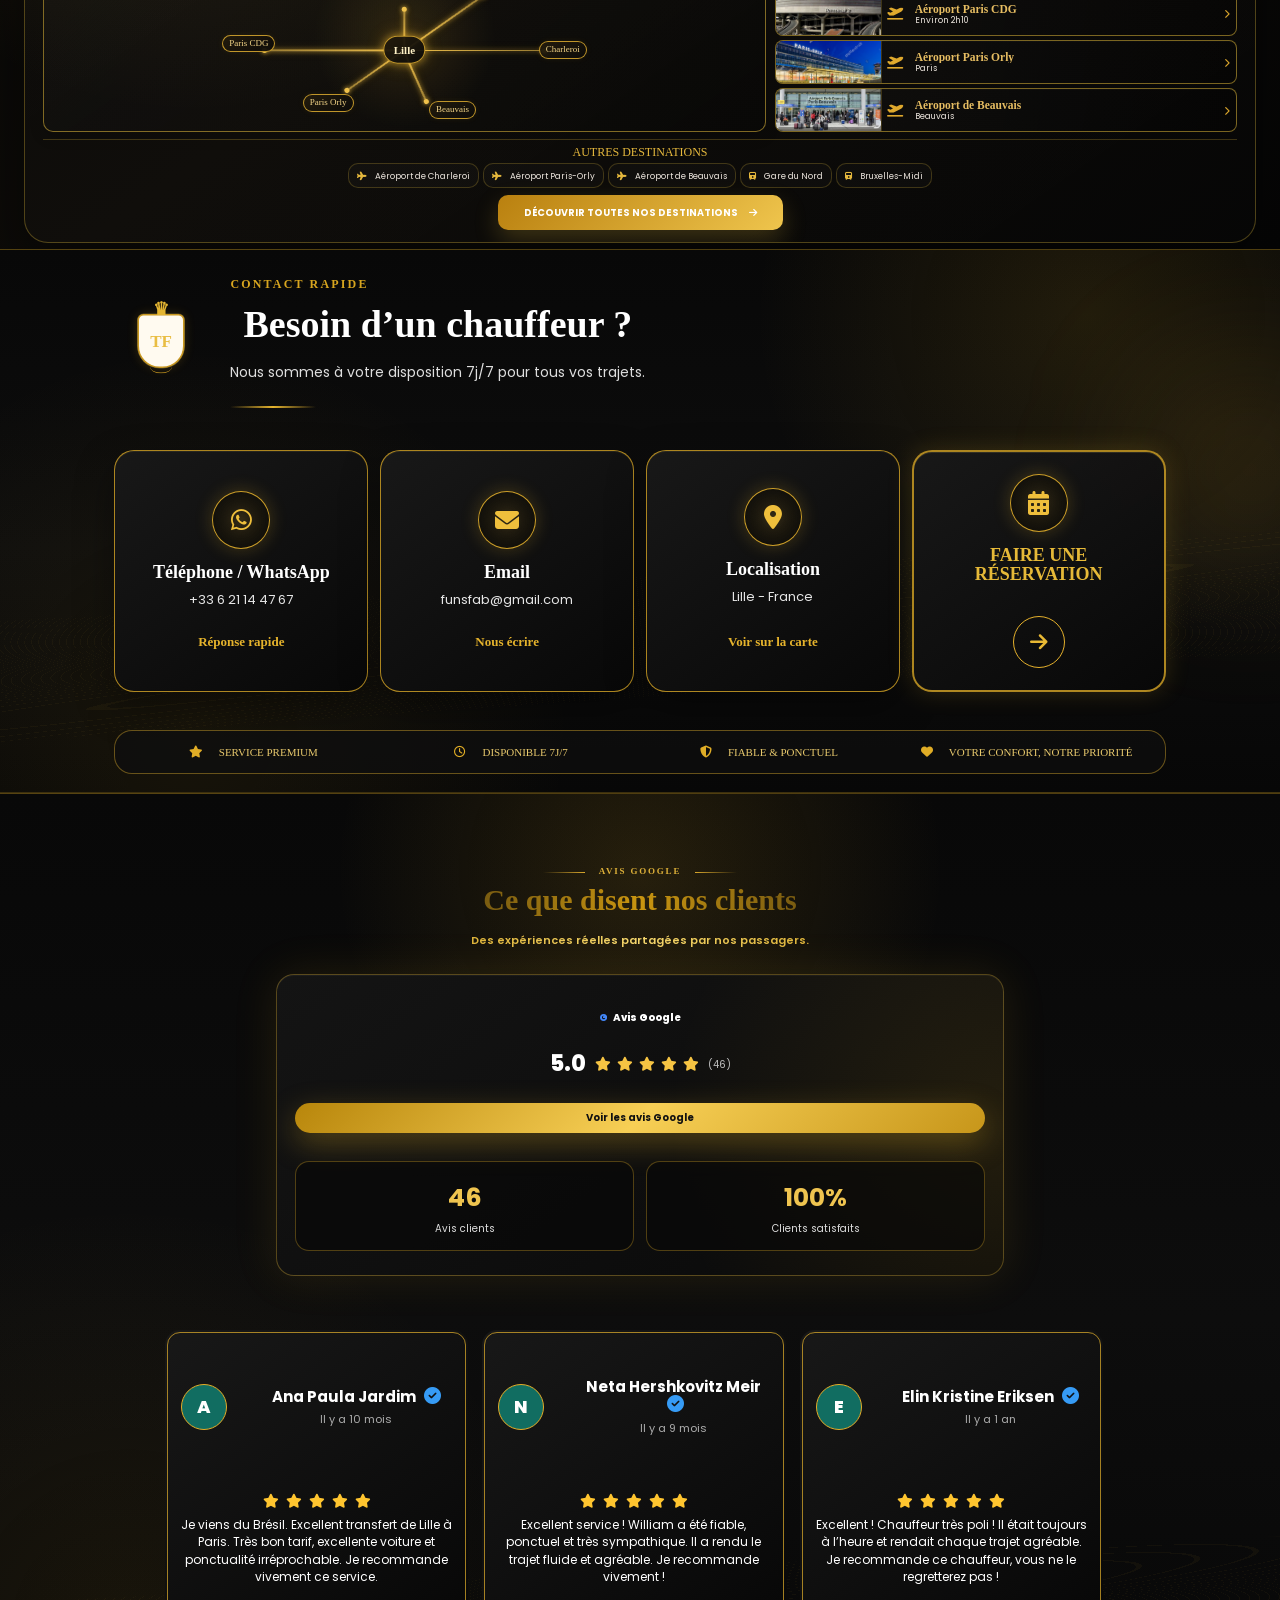
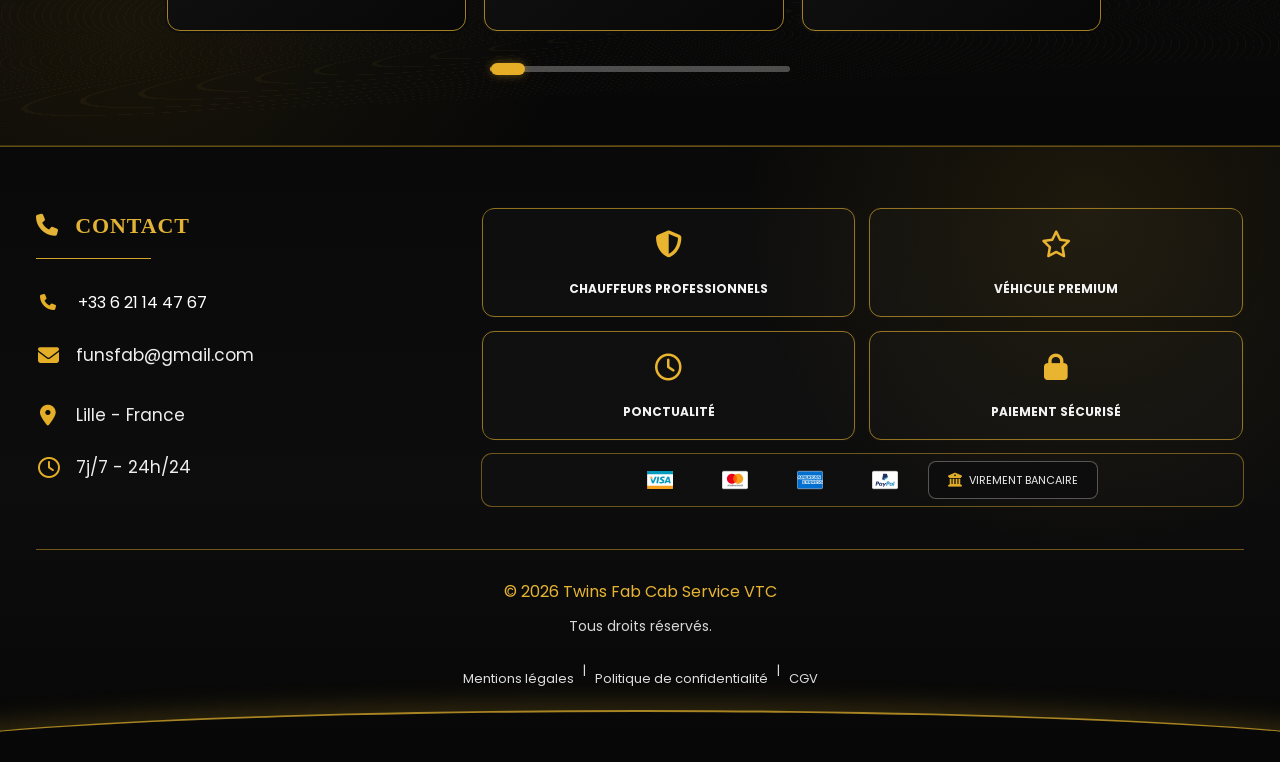
==== commit 61e169f8: "Add files via upload" ====
--- a/index.html
+++ b/index.html
@@ -121,6 +121,10 @@
           <img src="https://flagcdn.com/w40/es.png" alt="España">
           <span>ES</span>
         </button>
+        <button type="button" class="language-option" data-lang="pt" aria-label="Português">
+          <img src="https://flagcdn.com/w40/pt.png" alt="Portugal">
+          <span>PT</span>
+        </button>
         <button type="button" class="language-option" data-lang="de" aria-label="Deutsch">
           <img src="https://flagcdn.com/w40/de.png" alt="Deutschland">
           <span>DE</span>
@@ -153,6 +157,14 @@
           aria-label="Español">
     <img src="https://flagcdn.com/w40/es.png" alt="España">
     <span>ES</span>
+  </button>
+
+  <button type="button"
+          class="language-option"
+          data-lang="pt"
+          aria-label="Português">
+    <img src="https://flagcdn.com/w40/pt.png" alt="Portugal">
+    <span>PT</span>
   </button>
 
   <button type="button"
--- a/css/style.css
+++ b/css/style.css
@@ -8069,9 +8069,16 @@
 }
 
 .luxury-reviews-stats span {
+  width: 100%;
+  max-width: 100%;
   margin-top: 4px;
   color: #dddddd;
-  font-size: 13px;
+  font-size: clamp(10px, 3vw, 13px);
+  line-height: 1.18;
+  text-align: center;
+  white-space: normal;
+  overflow-wrap: anywhere;
+  hyphens: auto;
 }
 
 .luxury-reviews-slider {
@@ -9338,7 +9345,7 @@
     display: none;
   }
 
-  /* All four languages sit immediately before the hamburger. */
+  /* All five languages sit immediately before the hamburger. */
   #mainHeader .desktop-language-switcher {
     position: absolute;
     top: 50%;
@@ -10019,19 +10026,27 @@
     font-size: 11px !important;
   }
 
+  #tarifs .tarifs-heading-badge > span {
+    min-width: 0 !important;
+    flex: 1 1 auto !important;
+    text-align: left !important;
+  }
+
   #tarifs .tarifs-heading-badge strong {
     display: block !important;
     font-size: 9px !important;
-    line-height: 1.05 !important;
-    white-space: nowrap !important;
+    line-height: 1.08 !important;
+    white-space: normal !important;
+    overflow-wrap: anywhere !important;
   }
 
   #tarifs .tarifs-heading-badge small {
     display: block !important;
-    margin-top: 1px !important;
+    margin-top: 2px !important;
     font-size: 7px !important;
-    line-height: 1.05 !important;
-    white-space: nowrap !important;
+    line-height: 1.08 !important;
+    white-space: normal !important;
+    overflow-wrap: anywhere !important;
   }
 
   #tarifs .tarifs-badge-left::after,
@@ -10082,7 +10097,22 @@
     line-height: 1.1 !important;
     box-shadow: 0 6px 16px rgba(0, 0, 0, 0.24) !important;
     z-index: 4 !important;
-    white-space: nowrap !important;
+    white-space: normal !important;
+    text-align: center !important;
+  }
+
+  #destinations .destinations-heading .destinations-flight-label > span,
+  #destinations .destinations-heading .destinationsStationPickupLabel > span {
+    min-width: 0 !important;
+    max-width: 100% !important;
+    line-height: 1.08 !important;
+    white-space: normal !important;
+    overflow-wrap: anywhere !important;
+  }
+
+  #destinations .destinations-heading .destinations-flight-label i,
+  #destinations .destinations-heading .destinationsStationPickupLabel i {
+    flex: 0 0 auto !important;
   }
 
   #destinations .destinations-heading .destinations-flight-label { left: 0 !important; }
@@ -10314,6 +10344,19 @@
     height: 44px;
     flex: 0 0 44px;
     margin: -8px auto 8px;
+  }
+
+  /* Reservation phone field: use the same full row width as name/email
+     in phone landscape. The intl-tel-input wrapper is inline-sized by
+     default, which caused the large empty area on the right. */
+  body.reservation-page .reservation-field-phone,
+  body.reservation-page .reservation-field-phone .iti {
+    width: 100% !important;
+    max-width: none !important;
+  }
+
+  body.reservation-page .reservation-field-phone input {
+    width: 100% !important;
   }
 
   #mainHeader.premium-header {
@@ -13736,7 +13779,7 @@
 
 @media screen and (max-width: 768px) and (orientation: portrait) {
 
-  /* Mobile portrait keeps the four languages inside the hamburger panel.
+  /* Mobile portrait keeps the five languages inside the hamburger panel.
      Phone landscape uses the separate header language switcher defined
      in the canonical MOBILE LANDSCAPE HEADER section above. */
   #mainHeader .desktop-language-switcher {
@@ -13745,7 +13788,7 @@
 
   #mainHeader nav .mobile-language-switcher {
     display: grid !important;
-    grid-template-columns: repeat(4, minmax(0, 1fr)) !important;
+    grid-template-columns: repeat(5, minmax(0, 1fr)) !important;
     gap: 6px !important;
     width: 100% !important;
     margin: 8px 0 0 !important;
--- a/css/desktop.css
+++ b/css/desktop.css
@@ -1638,6 +1638,7 @@
 
     top: 26px !important;
 
+    width: 220px !important;
     min-width: 220px !important;
     min-height: 56px !important;
 
@@ -1689,15 +1690,26 @@
     font-size: 16px !important;
   }
 
+  #tarifs .tarifs-heading-badge > span {
+    min-width: 0 !important;
+    flex: 1 1 auto !important;
+  }
+
   #tarifs .tarifs-heading-badge strong {
-    font-size: 14px !important;
-    line-height: 1.1 !important;
+    display: block !important;
+    font-size: 13px !important;
+    line-height: 1.08 !important;
+    white-space: normal !important;
+    overflow-wrap: anywhere !important;
   }
 
   #tarifs .tarifs-heading-badge small {
+    display: block !important;
     margin-top: 2px !important;
-    font-size: 10px !important;
-    line-height: 1.1 !important;
+    font-size: 9px !important;
+    line-height: 1.08 !important;
+    white-space: normal !important;
+    overflow-wrap: anywhere !important;
   }
 
   #tarifs .tarifs-badge-left::after,
@@ -1936,6 +1948,7 @@
   position: absolute !important;
   top: 38px !important;
 
+  width: 240px !important;
   min-width: 240px !important;
   min-height: 64px !important;
 
@@ -1958,14 +1971,30 @@
   border-radius: 32px !important;
 
   font-family: Georgia, "Times New Roman", serif !important;
-  font-size: 16px !important;
-  line-height: 1.2 !important;
+  font-size: 14px !important;
+  line-height: 1.12 !important;
+  text-align: center !important;
+  white-space: normal !important;
 
   box-shadow:
     0 8px 22px rgba(0, 0, 0, 0.3),
     0 0 14px rgba(217, 165, 46, 0.12) !important;
 
   z-index: 4 !important;
+}
+
+#destinations .destinations-heading .destinations-flight-label > span,
+#destinations .destinations-heading .destinationsStationPickupLabel > span {
+  min-width: 0 !important;
+  max-width: 100% !important;
+  white-space: normal !important;
+  overflow-wrap: anywhere !important;
+}
+
+#destinations .destinations-heading .destinations-flight-label i,
+#destinations .destinations-heading .destinationsStationPickupLabel i {
+  flex: 0 0 auto !important;
+  margin-right: 8px !important;
 }
 
 #destinations .destinations-heading .destinations-flight-label {
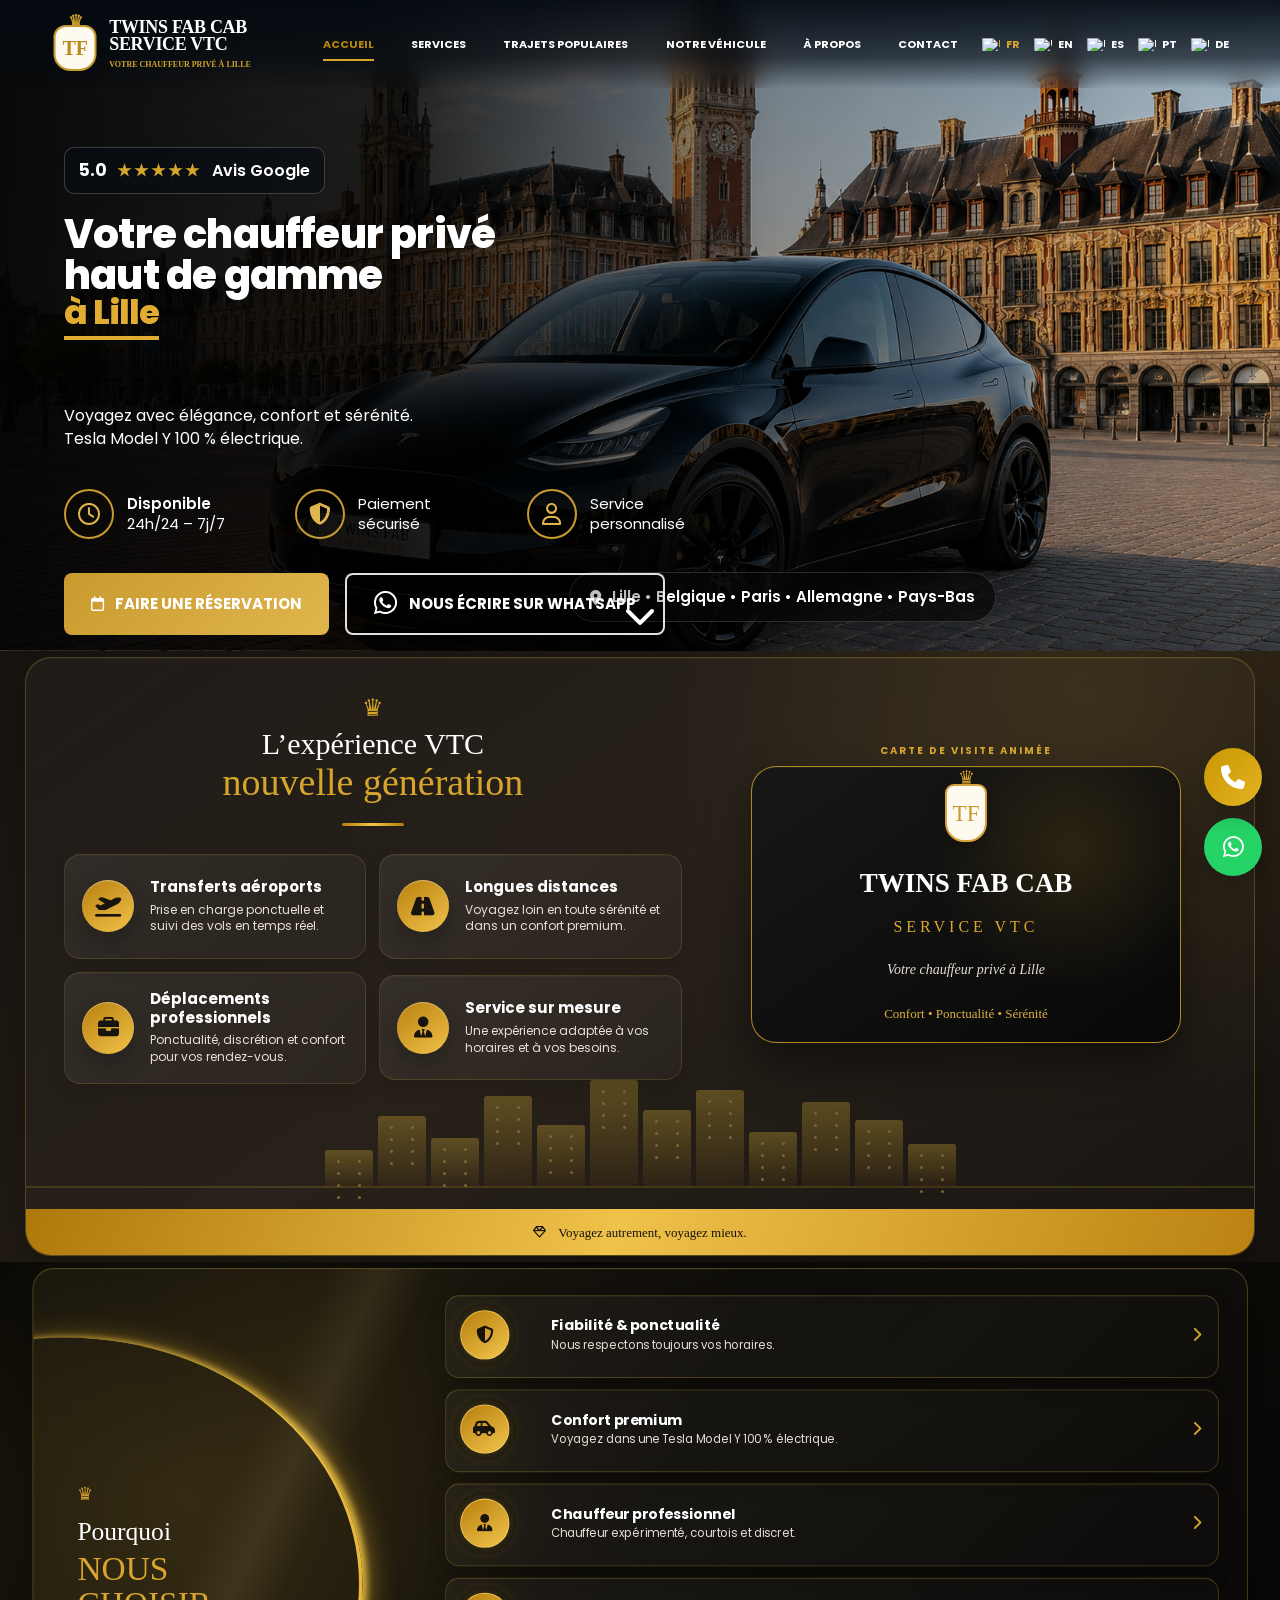
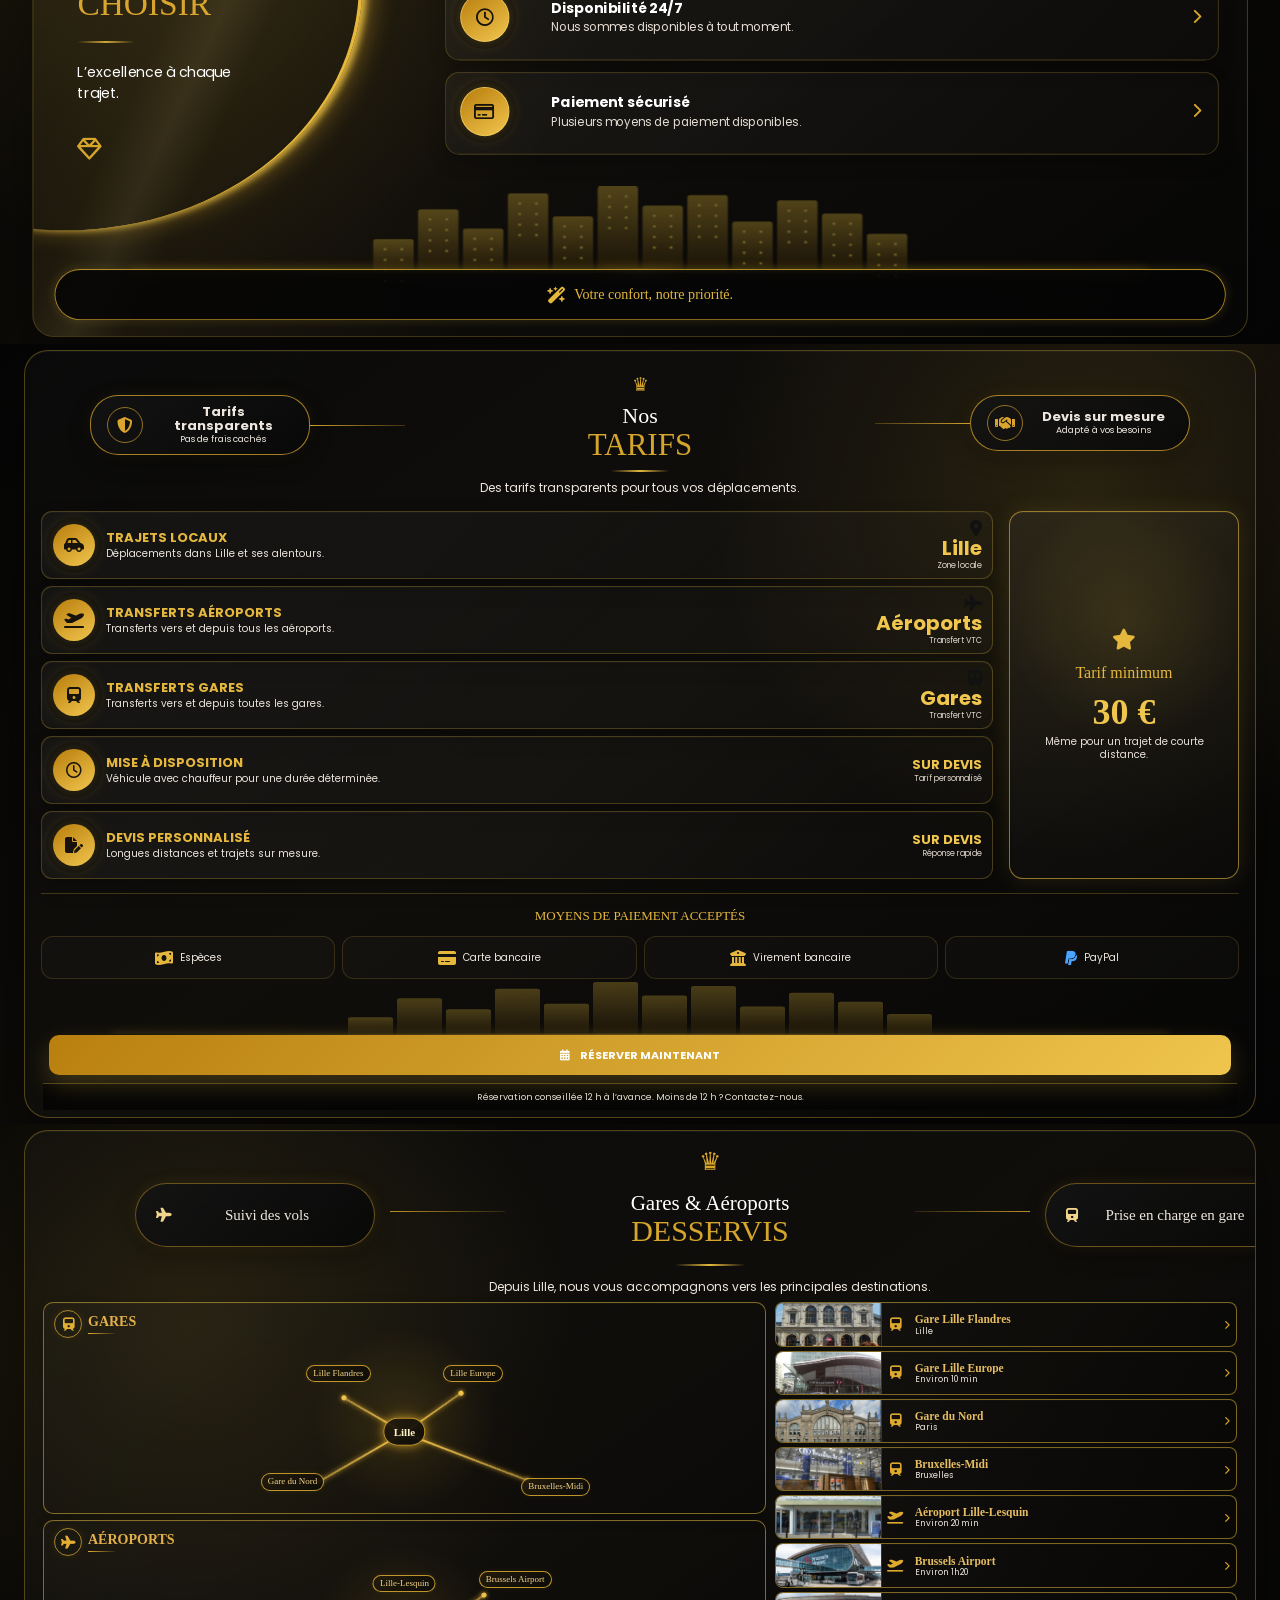
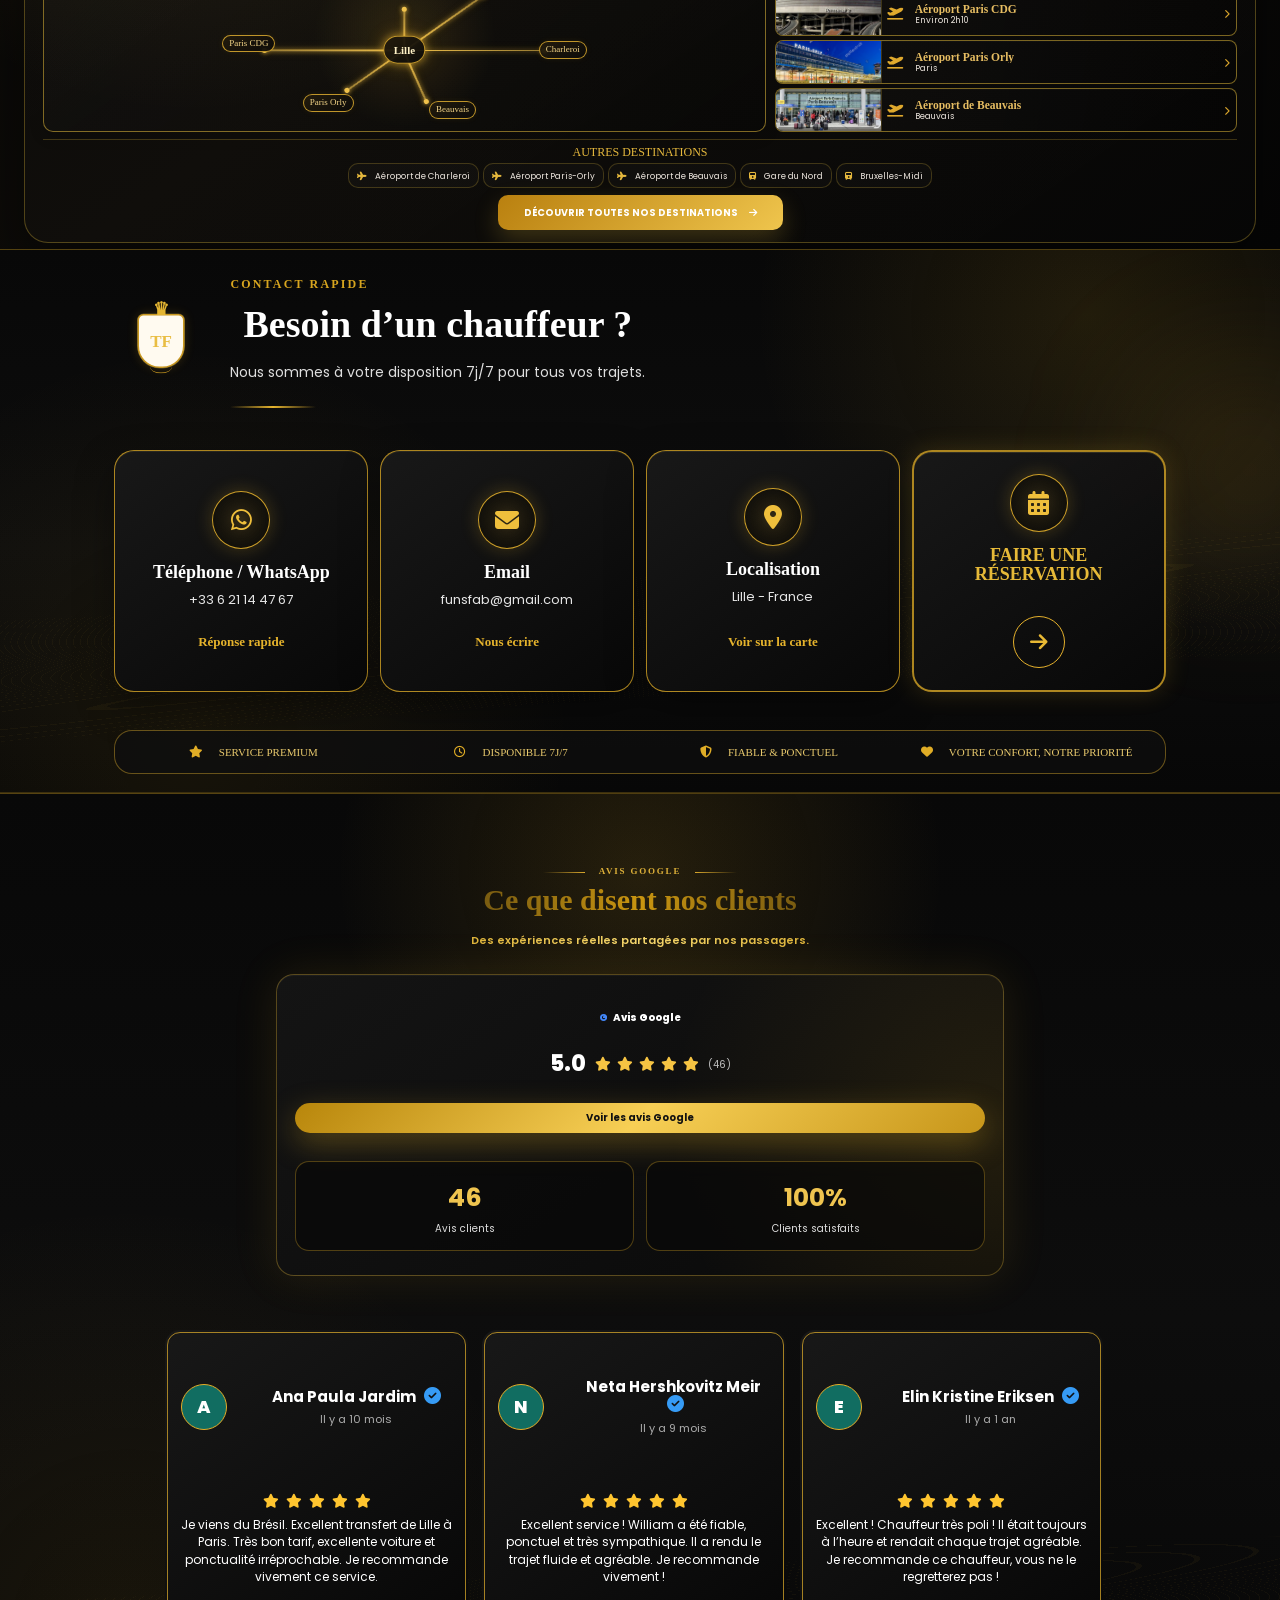
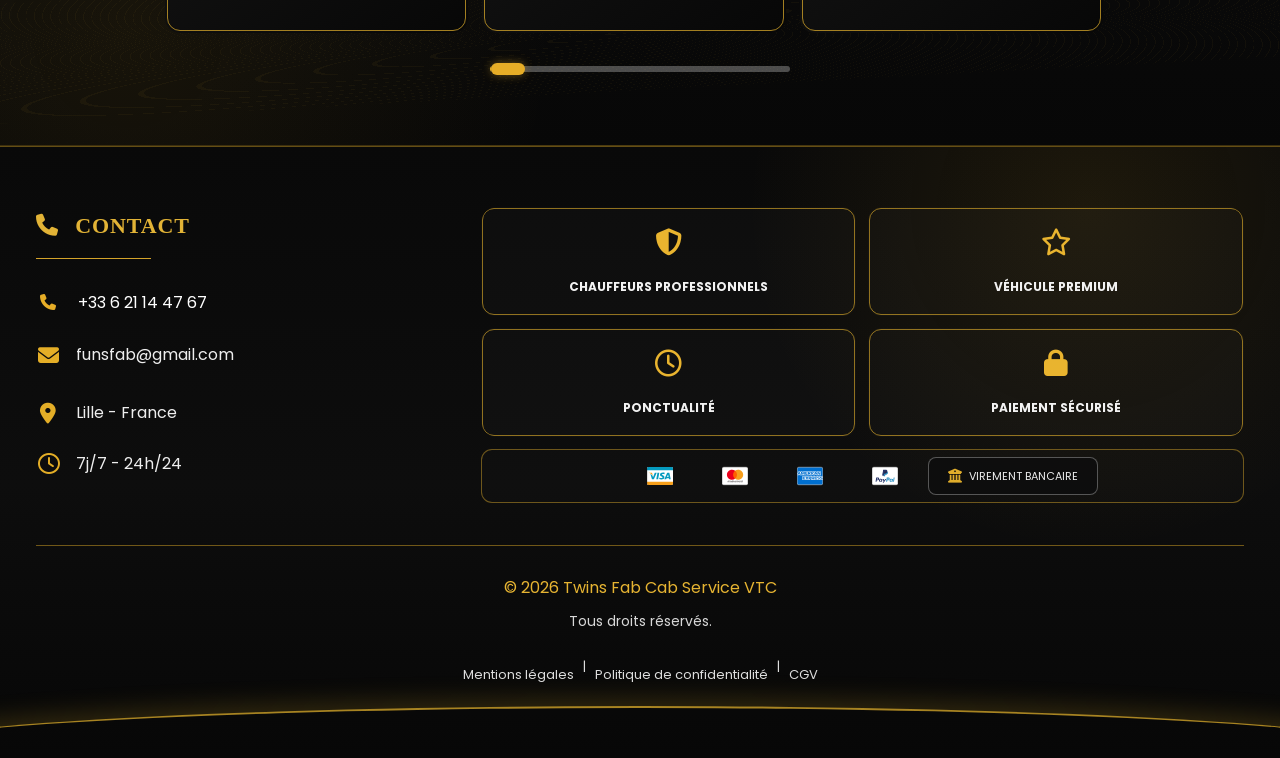
==== commit d5940787: "Add files via upload" ====
--- a/index.html
+++ b/index.html
@@ -9,19 +9,34 @@
     content="width=device-width, initial-scale=1.0"
   >
 
-  <title>
-    Twins Fab Cab Service VTC | Chauffeur Privé à Lille
-  </title>
-
-  <meta
-    name="description"
-    content="Twins Fab Cab Service VTC, chauffeur privé VTC à Lille. Transferts gares et aéroports, longues distances en France, Belgique, Pays-Bas et Allemagne."
-  >
-
-  <link rel="stylesheet" href="css/style.css?v=2">
+  <title>VTC Lille – Chauffeur privé & transferts | Twins Fab Cab</title>
+
+  <meta name="description" content="Twins Fab Cab Service VTC, chauffeur privé à Lille. Transferts gares et aéroports, longues distances en France, Belgique, Pays-Bas et Allemagne.">
+  <link rel="canonical" href="https://twinsfabcab.fr/">
+  <meta name="robots" content="index,follow,max-image-preview:large">
+  <meta name="author" content="Twins Fab Cab Service VTC">
+  <meta name="theme-color" content="#080808">
+  <link rel="icon" href="favicon.svg" type="image/svg+xml">
+
+  <meta property="og:type" content="website">
+  <meta property="og:site_name" content="Twins Fab Cab Service VTC">
+  <meta property="og:locale" content="fr_FR">
+  <meta property="og:title" content="VTC Lille – Chauffeur privé & transferts | Twins Fab Cab">
+  <meta property="og:description" content="Twins Fab Cab Service VTC, chauffeur privé à Lille. Transferts gares et aéroports, longues distances en France, Belgique, Pays-Bas et Allemagne.">
+  <meta property="og:url" content="https://twinsfabcab.fr/">
+  <meta property="og:image" content="https://twinsfabcab.fr/images/tesla-model-y-lille.png">
+  <meta property="og:image:alt" content="Twins Fab Cab Service VTC – chauffeur privé à Lille">
+
+  <meta name="twitter:card" content="summary_large_image">
+  <meta name="twitter:title" content="VTC Lille – Chauffeur privé & transferts | Twins Fab Cab">
+  <meta name="twitter:description" content="Twins Fab Cab Service VTC, chauffeur privé à Lille. Transferts gares et aéroports, longues distances en France, Belgique, Pays-Bas et Allemagne.">
+  <meta name="twitter:image" content="https://twinsfabcab.fr/images/tesla-model-y-lille.png">
+
+
+  <link rel="stylesheet" href="css/style.css?v=20260908c">
   <link
   rel="stylesheet"
-  href="css/desktop.css"
+  href="css/desktop.css?v=20260908c"
   media="screen and (min-width: 1024px)"
 >
 
@@ -47,9 +62,64 @@
     href="https://unpkg.com/aos@2.3.4/dist/aos.css"
   >
 
-  <script src="js/script.js" defer></script>
-
-  <script src="js/language.js"></script>
+  <script src="js/script.js?v=20260908c" defer></script>
+
+  <script src="js/language.js?v=20260908c"></script>
+  <script src="js/seo.js?v=20260908c" defer></script>
+
+  <script type="application/ld+json">
+  {
+    "@context": "https://schema.org",
+    "@graph": [
+      {
+        "@type": "WebSite",
+        "@id": "https://twinsfabcab.fr/#website",
+        "url": "https://twinsfabcab.fr/",
+        "name": "Twins Fab Cab Service VTC",
+        "inLanguage": "fr-FR"
+      },
+      {
+        "@type": "LocalBusiness",
+        "@id": "https://twinsfabcab.fr/#business",
+        "name": "Twins Fab Cab Service VTC",
+        "legalName": "TWINS FAB CAB SERVICE",
+        "url": "https://twinsfabcab.fr/",
+        "telephone": "+33621144767",
+        "email": "funsfab@gmail.com",
+        "image": "https://twinsfabcab.fr/images/tesla-model-y-lille.png",
+        "priceRange": "À partir de 30 €",
+        "currenciesAccepted": "EUR",
+        "paymentAccepted": "Carte bancaire, espèces, virement bancaire, PayPal",
+        "address": {
+          "@type": "PostalAddress",
+          "streetAddress": "10 rue d’Alsace, Tour America 2B",
+          "postalCode": "59370",
+          "addressLocality": "Mons-en-Barœul",
+          "addressCountry": "FR"
+        },
+        "areaServed": [
+          {"@type":"City","name":"Lille"},
+          {"@type":"Country","name":"France"},
+          {"@type":"Country","name":"Belgique"},
+          {"@type":"Country","name":"Pays-Bas"},
+          {"@type":"Country","name":"Allemagne"}
+        ],
+        "makesOffer": [
+          {
+            "@type": "Offer",
+            "itemOffered": {
+              "@type": "TaxiService",
+              "name": "Chauffeur privé VTC à Lille",
+              "providerMobility": "dynamic",
+              "areaServed": "Lille, France, Belgique, Pays-Bas, Allemagne"
+            }
+          }
+        ]
+      }
+    ]
+  }
+  </script>
+
 </head>
 
 <body>
@@ -432,7 +502,7 @@
 </div>
 
           <small data-i18n="businessCardBooking">
-  Réservation minimum 12 h à l’avance.
+  Réservation conseillée 12 h à l’avance. Moins de 12 h ? Contactez-nous.
 </small>
 
         </div>
@@ -756,7 +826,7 @@
               <li>
                 <i class="fa-regular fa-circle-check"></i>
                 <span data-i18n="whyAvailabilityDetail4">
-      Réservation minimum 12 heures avant le départ
+      Réservation conseillée 12 h à l’avance. Moins de 12 h ? Contactez-nous.
                 </span>
               </li>
             </ul>
@@ -933,10 +1003,10 @@
 </p>
           </div>
 
-          <div class="tarif-service-price">
-            <small data-i18n="tarifsFrom">À partir de</small>
-            <strong>30 €</strong>
-            <span data-i18n="tarifsMinimum">Tarif minimum</span>
+          <div class="tarif-service-price tarif-service-tag">
+            <i class="fa-solid fa-location-dot" aria-hidden="true"></i>
+            <strong>Lille</strong>
+            <span data-i18n="tarifsLocalBadgeText">Zone locale</span>
           </div>
 
         </article>
@@ -955,10 +1025,10 @@
 </p>
           </div>
 
-          <div class="tarif-service-price">
-            <small data-i18n="tarifsFrom">À partir de</small>
-            <strong>30 €</strong>
-            <span data-i18n="tarifsAccordingTrip">Selon le trajet</span>
+          <div class="tarif-service-price tarif-service-tag">
+            <i class="fa-solid fa-plane" aria-hidden="true"></i>
+            <strong data-i18n="tarifsAirportBadge">Aéroports</strong>
+            <span data-i18n="tarifsTransferBadgeText">Transfert VTC</span>
           </div>
 
         </article>
@@ -977,10 +1047,10 @@
 </p>
           </div>
 
-          <div class="tarif-service-price">
-            <small data-i18n="tarifsFrom">À partir de</small>
-            <strong>30 €</strong>
-            <span data-i18n="tarifsAccordingTrip">Selon le trajet</span>
+          <div class="tarif-service-price tarif-service-tag">
+            <i class="fa-solid fa-train-subway" aria-hidden="true"></i>
+            <strong data-i18n="tarifsStationBadge">Gares</strong>
+            <span data-i18n="tarifsTransferBadgeText">Transfert VTC</span>
           </div>
 
         </article>
@@ -1094,7 +1164,7 @@
   <span data-i18n="tarifsBookNow">Réserver maintenant</span>
 </a>
     <div class="tarifs-footer-note" data-i18n="tarifsFooterNote">
-  Réservation requise minimum 12h avant le départ.
+  Réservation conseillée 12 h à l’avance. Moins de 12 h ? Contactez-nous.
 </div>
 
   </div>
--- a/css/style.css
+++ b/css/style.css
@@ -2415,7 +2415,7 @@
   margin: 0;
   color: #ffffff;
 
-  font-size: 20px;
+  font-size: 16px;
   line-height: 1.55;
 }
 
@@ -5196,7 +5196,7 @@
   display: block;
 
   color: #ffffff;
-  font-size: 17px;
+  font-size: 16px;
   font-weight: 700;
   line-height: 1.25;
 }
@@ -7228,7 +7228,7 @@
   max-width: 520px;
   margin: 18px auto 0;
   color: #dedede;
-  font-size: 17px;
+  font-size: 16px;
   line-height: 1.7;
 }
 
@@ -7312,7 +7312,7 @@
   margin-top: 18px;
   color: #e5b32c;
   font-family: Georgia, "Times New Roman", serif;
-  font-size: 17px;
+  font-size: 16px;
   font-weight: 700;
 }
 
@@ -7667,7 +7667,7 @@
   max-width: 620px;
   margin: 18px auto 38px;
   color: #d7ad39;
-  font-size: 17px;
+  font-size: 16px;
   font-weight: 600;
   line-height: 1.65;
   text-align: center;
@@ -8424,7 +8424,7 @@
   align-items: center;
   gap: 16px;
   color: #eeeeee;
-  font-size: 17px;
+  font-size: 16px;
   line-height: 1.4;
   text-decoration: none;
 }
@@ -11423,7 +11423,7 @@
 .reservation-hero-description {
   margin: 22px 0 20px;
   color: #3d4653;
-  font-size: 21px;
+  font-size: 16px;
   line-height: 1.55;
 }
 
@@ -11535,7 +11535,7 @@
   background: #ffffff;
   color: #222934;
   font-family: inherit;
-  font-size: 17px;
+  font-size: 16px;
   transition:
     border-color 0.2s ease,
     box-shadow 0.2s ease;
@@ -12003,7 +12003,7 @@
 
  .reservation-hero-description{
     margin: 8px 0 12px;
-    font-size: 18px;
+    font-size: 16px;
     line-height: 1.45;
 }
 
@@ -12640,7 +12640,7 @@
     margin: 0;
 
     color: #ffffff;
-    font-size: 18px;
+    font-size: 16px;
     line-height: 1.55;
     text-align: center;
 
@@ -12669,7 +12669,7 @@
     border: none;
 
     font: inherit;
-    font-size: 17px;
+    font-size: 15px;
     font-weight: 700;
     line-height: 30px;
     text-decoration: underline;
--- a/css/desktop.css
+++ b/css/desktop.css
@@ -1533,7 +1533,7 @@
 section#services .why-premium-text strong {
   display: block !important;
 
-  font-size: 17px !important;
+  font-size: 16px !important;
   line-height: 1.2 !important;
 }
 
